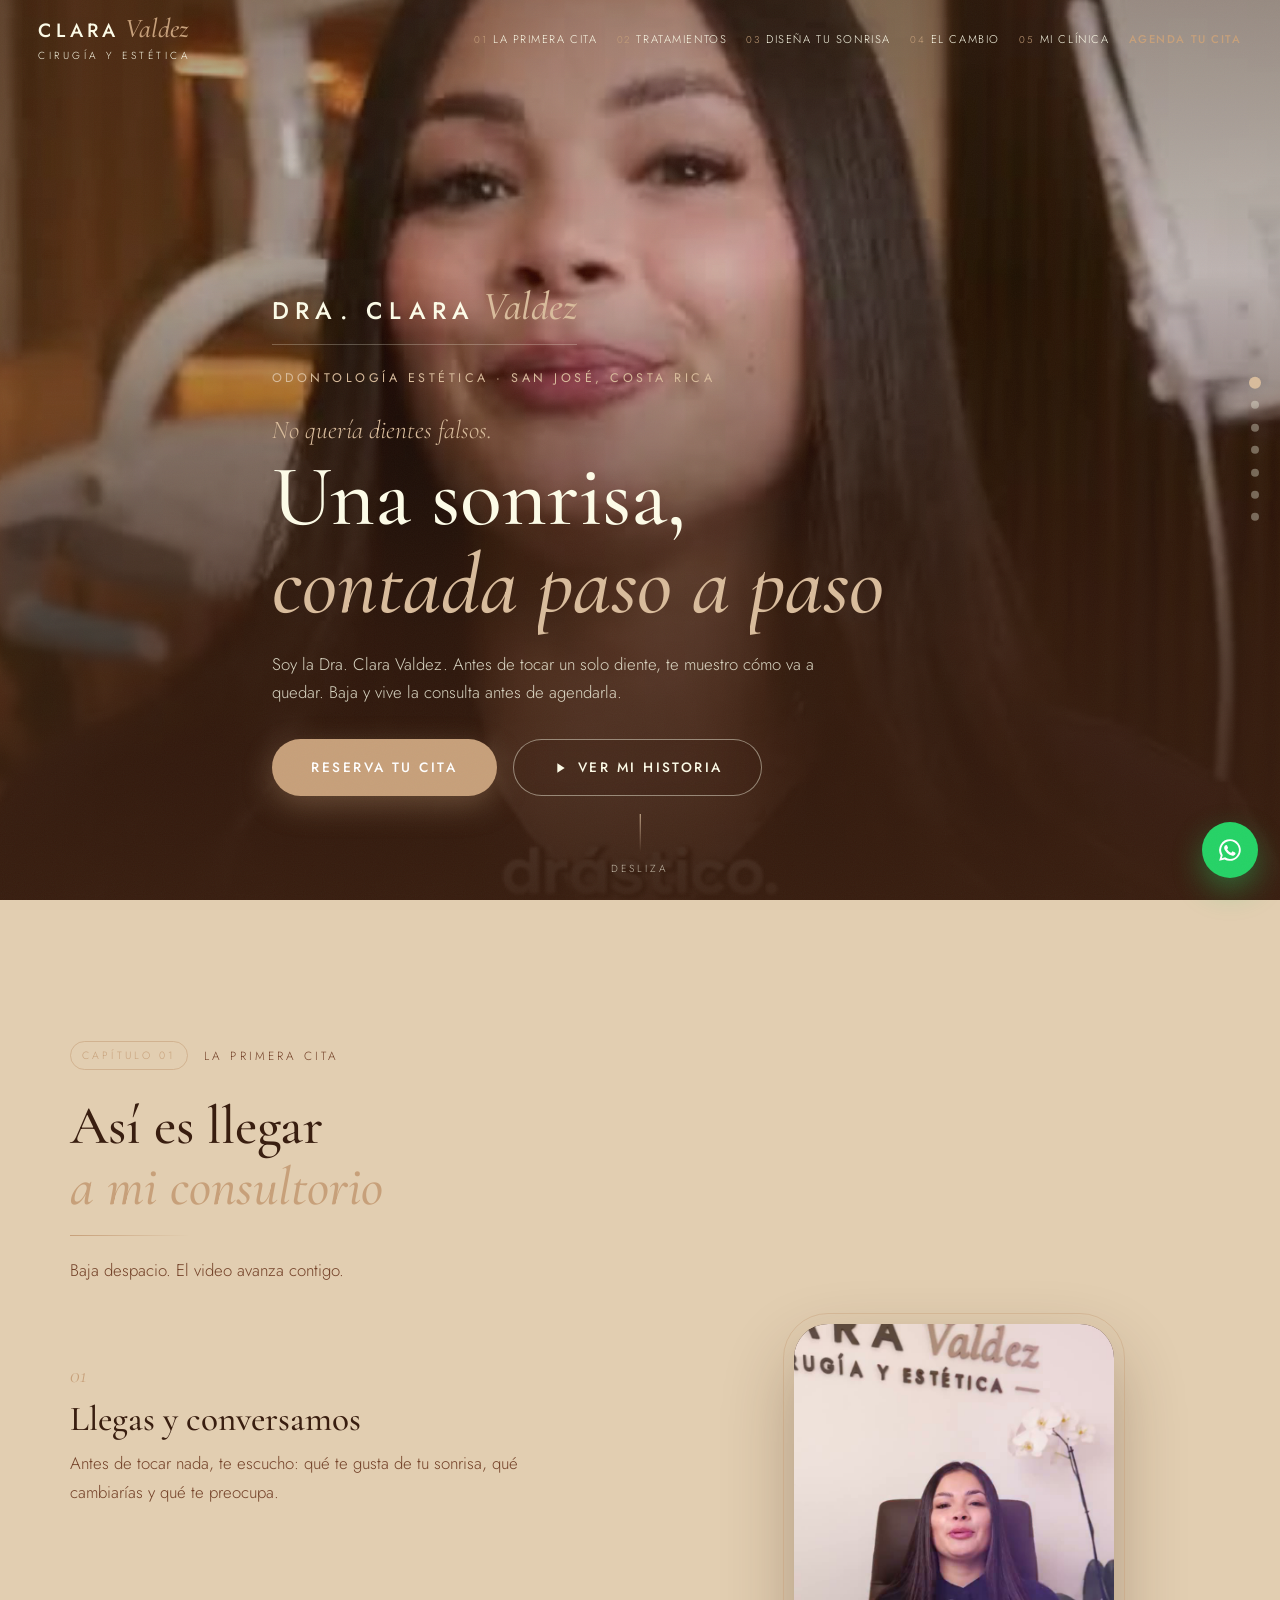
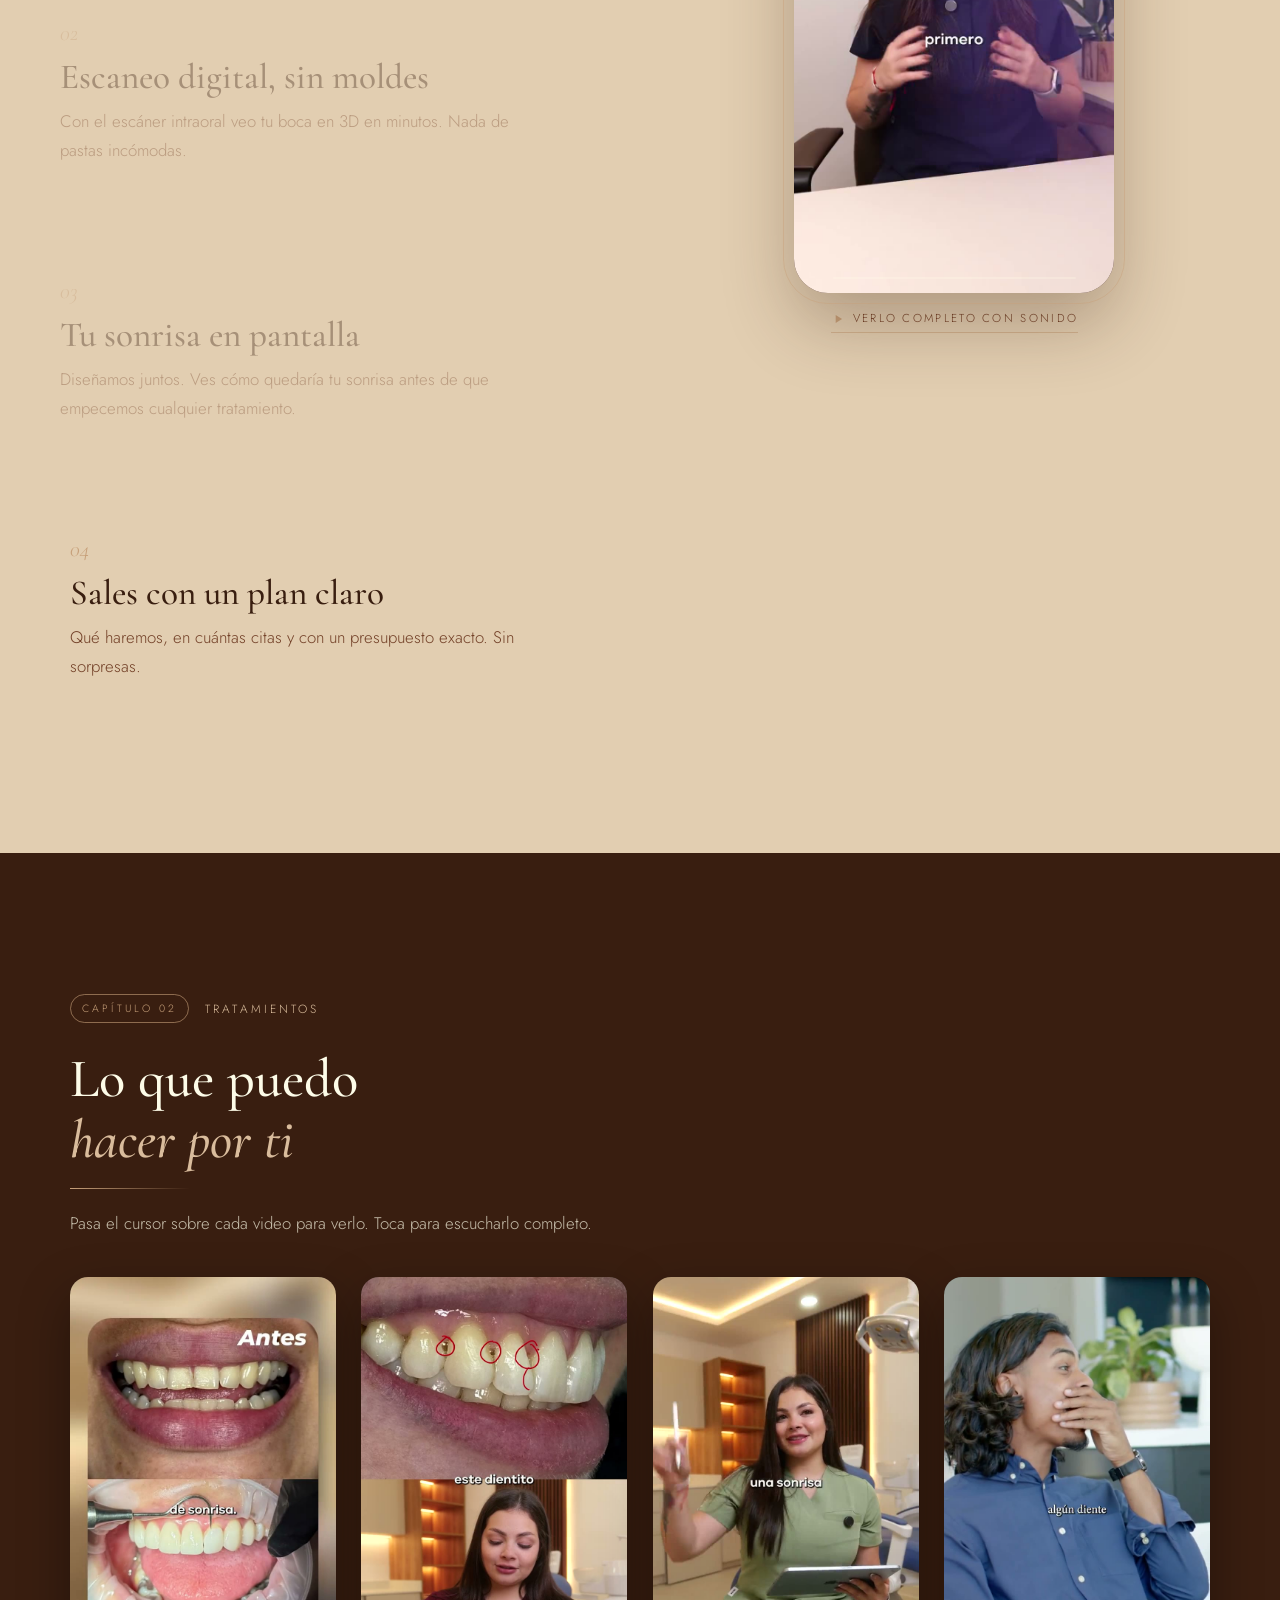
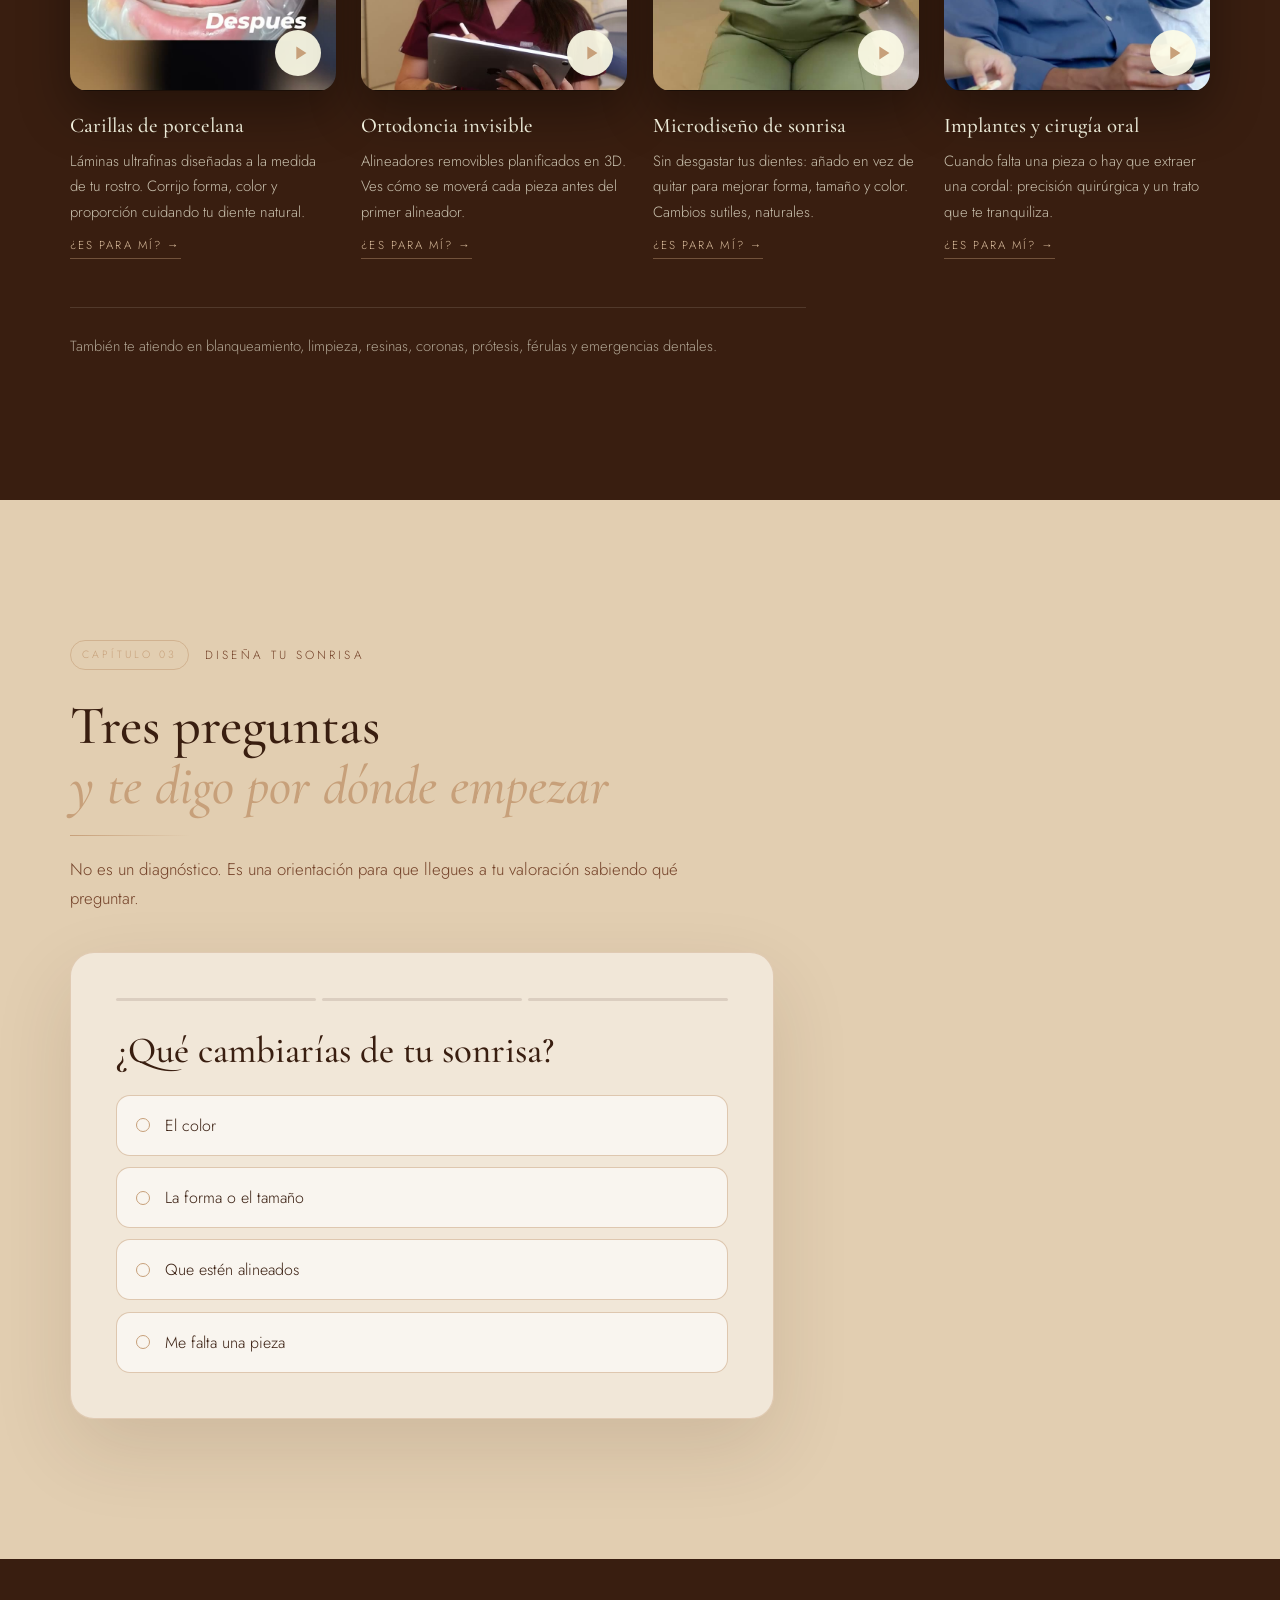
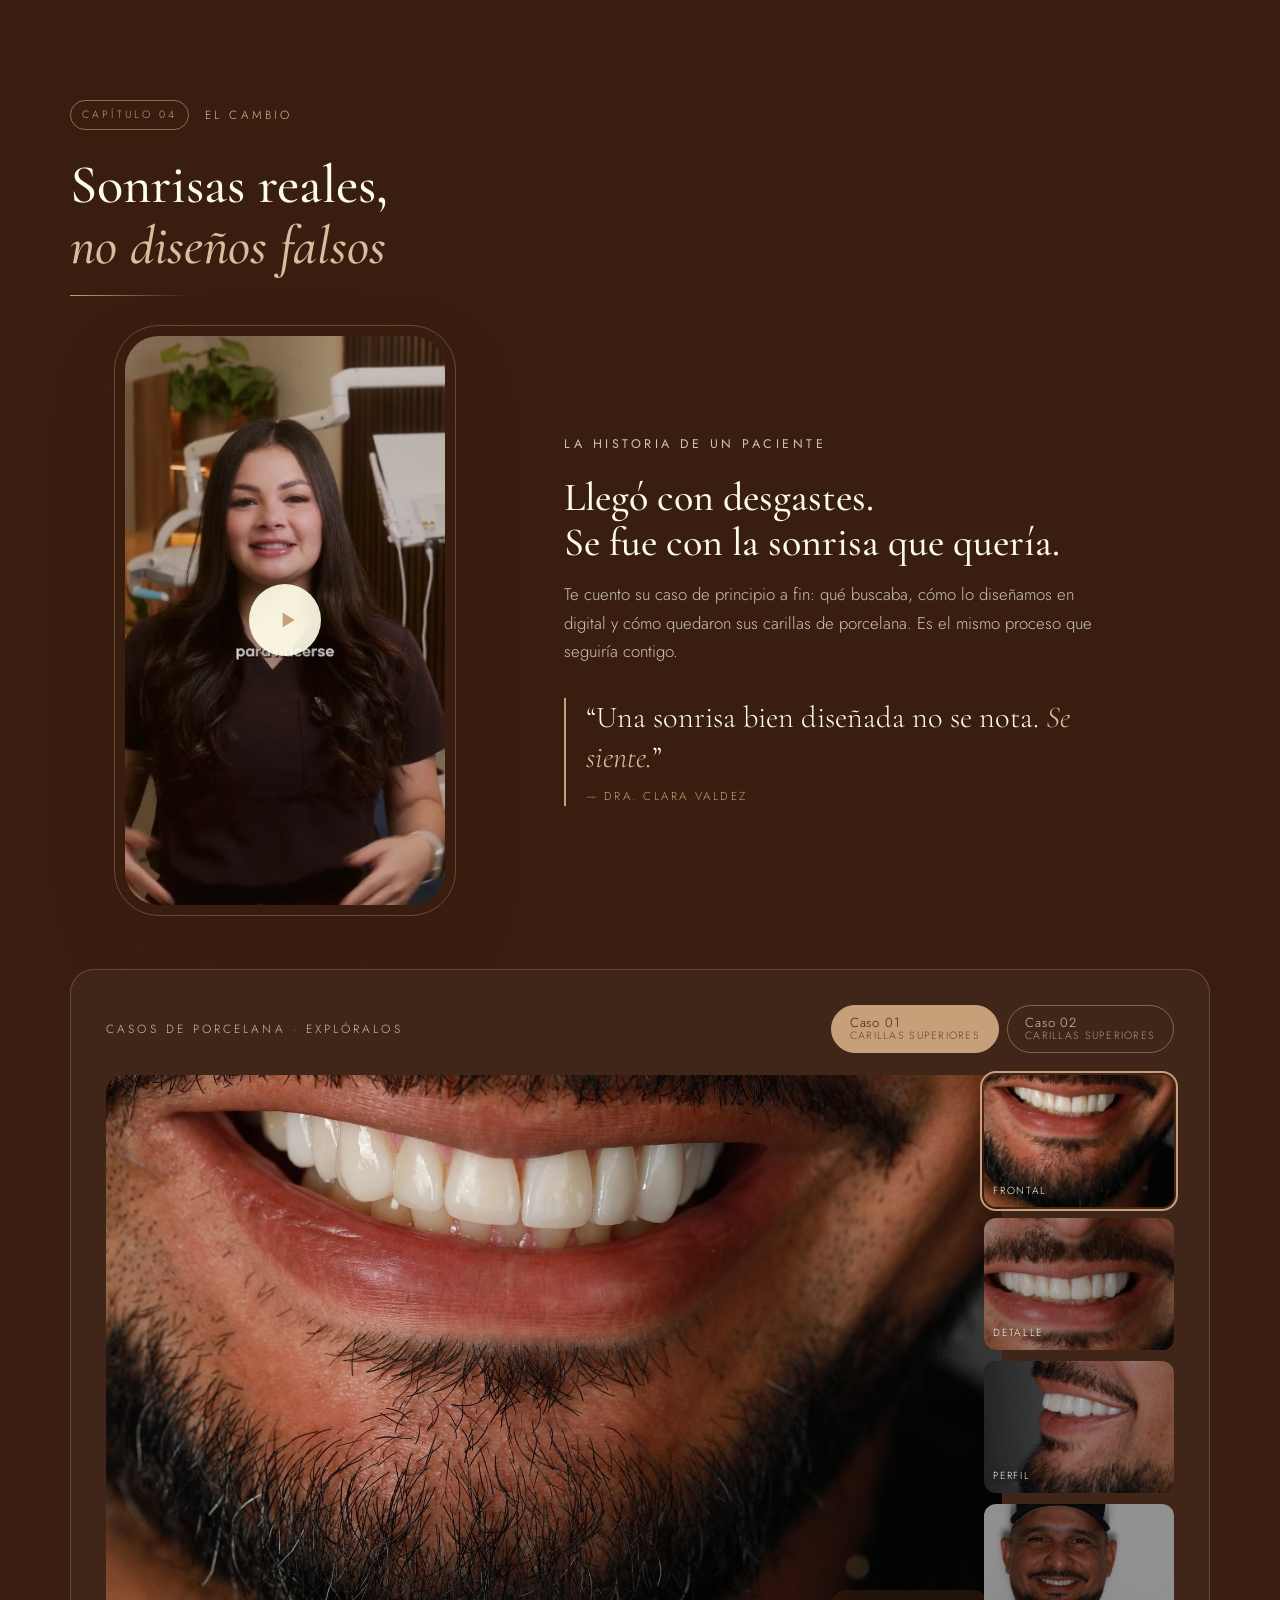
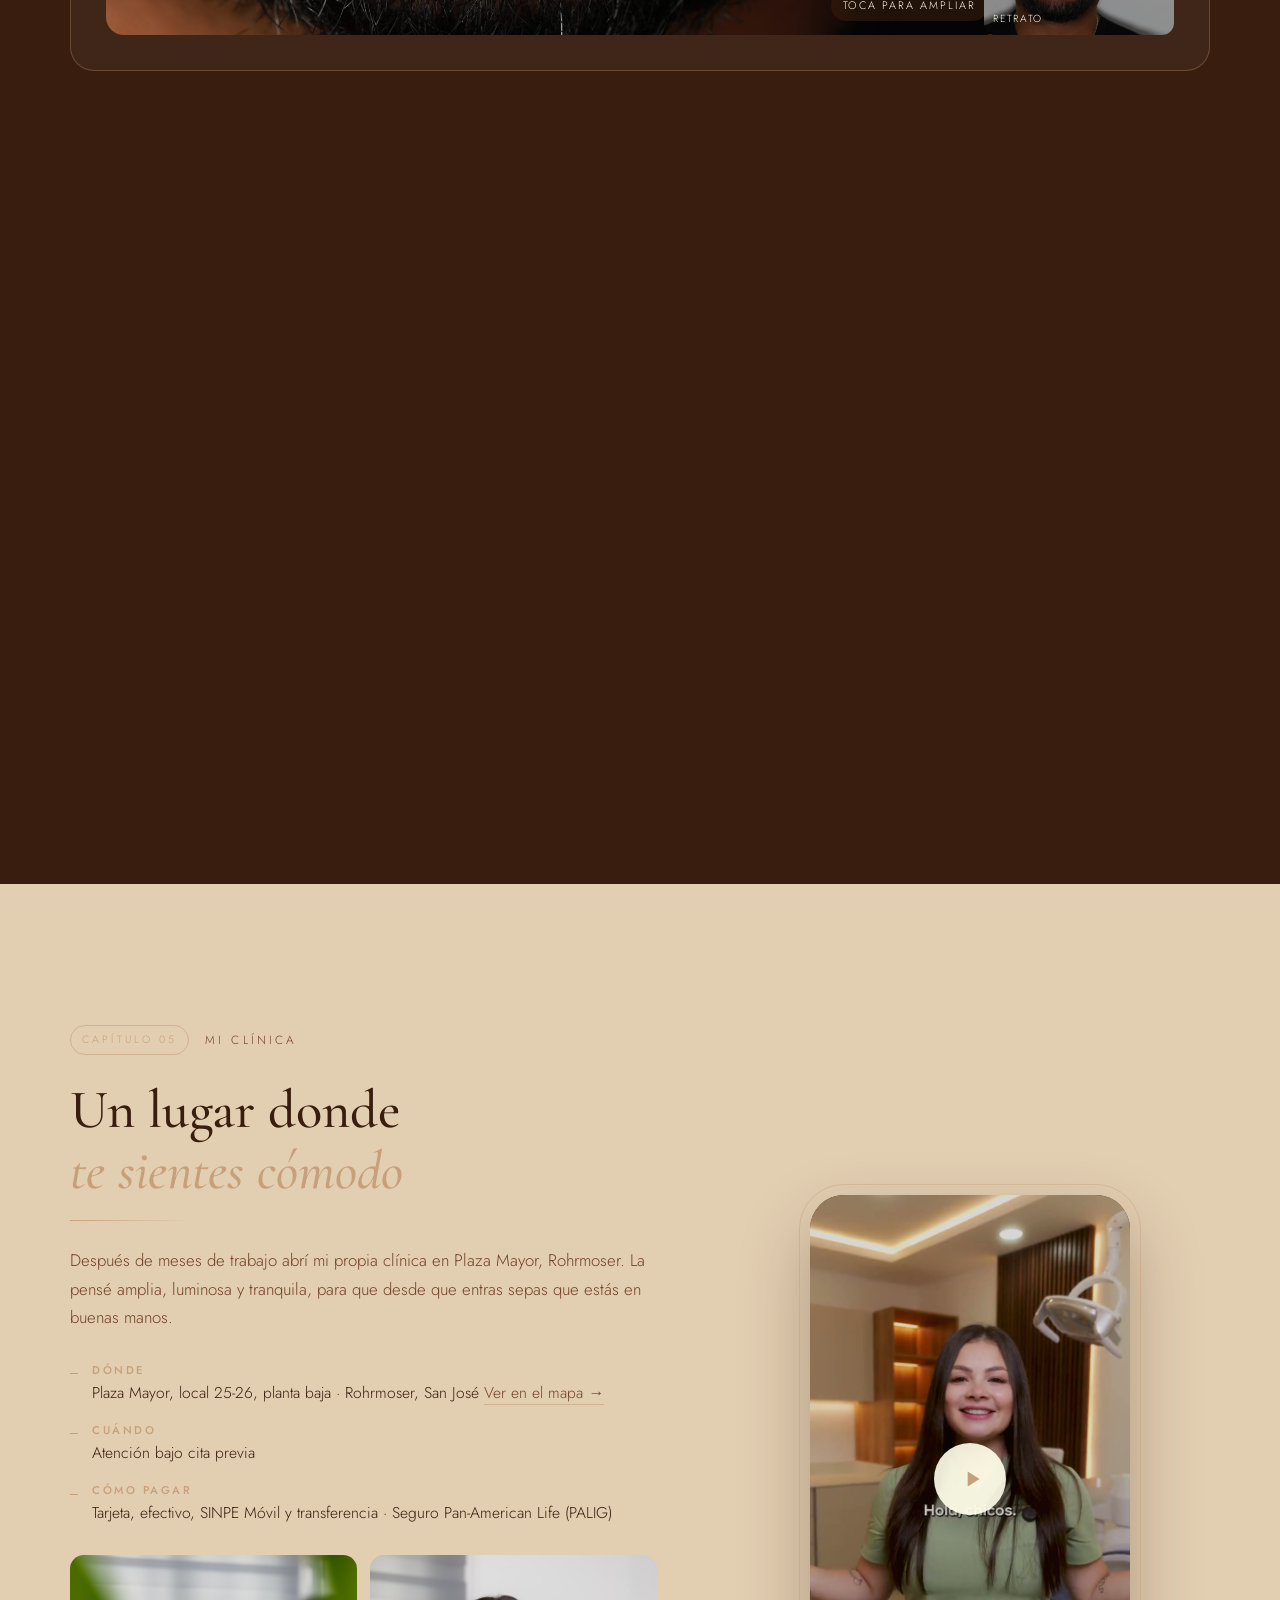
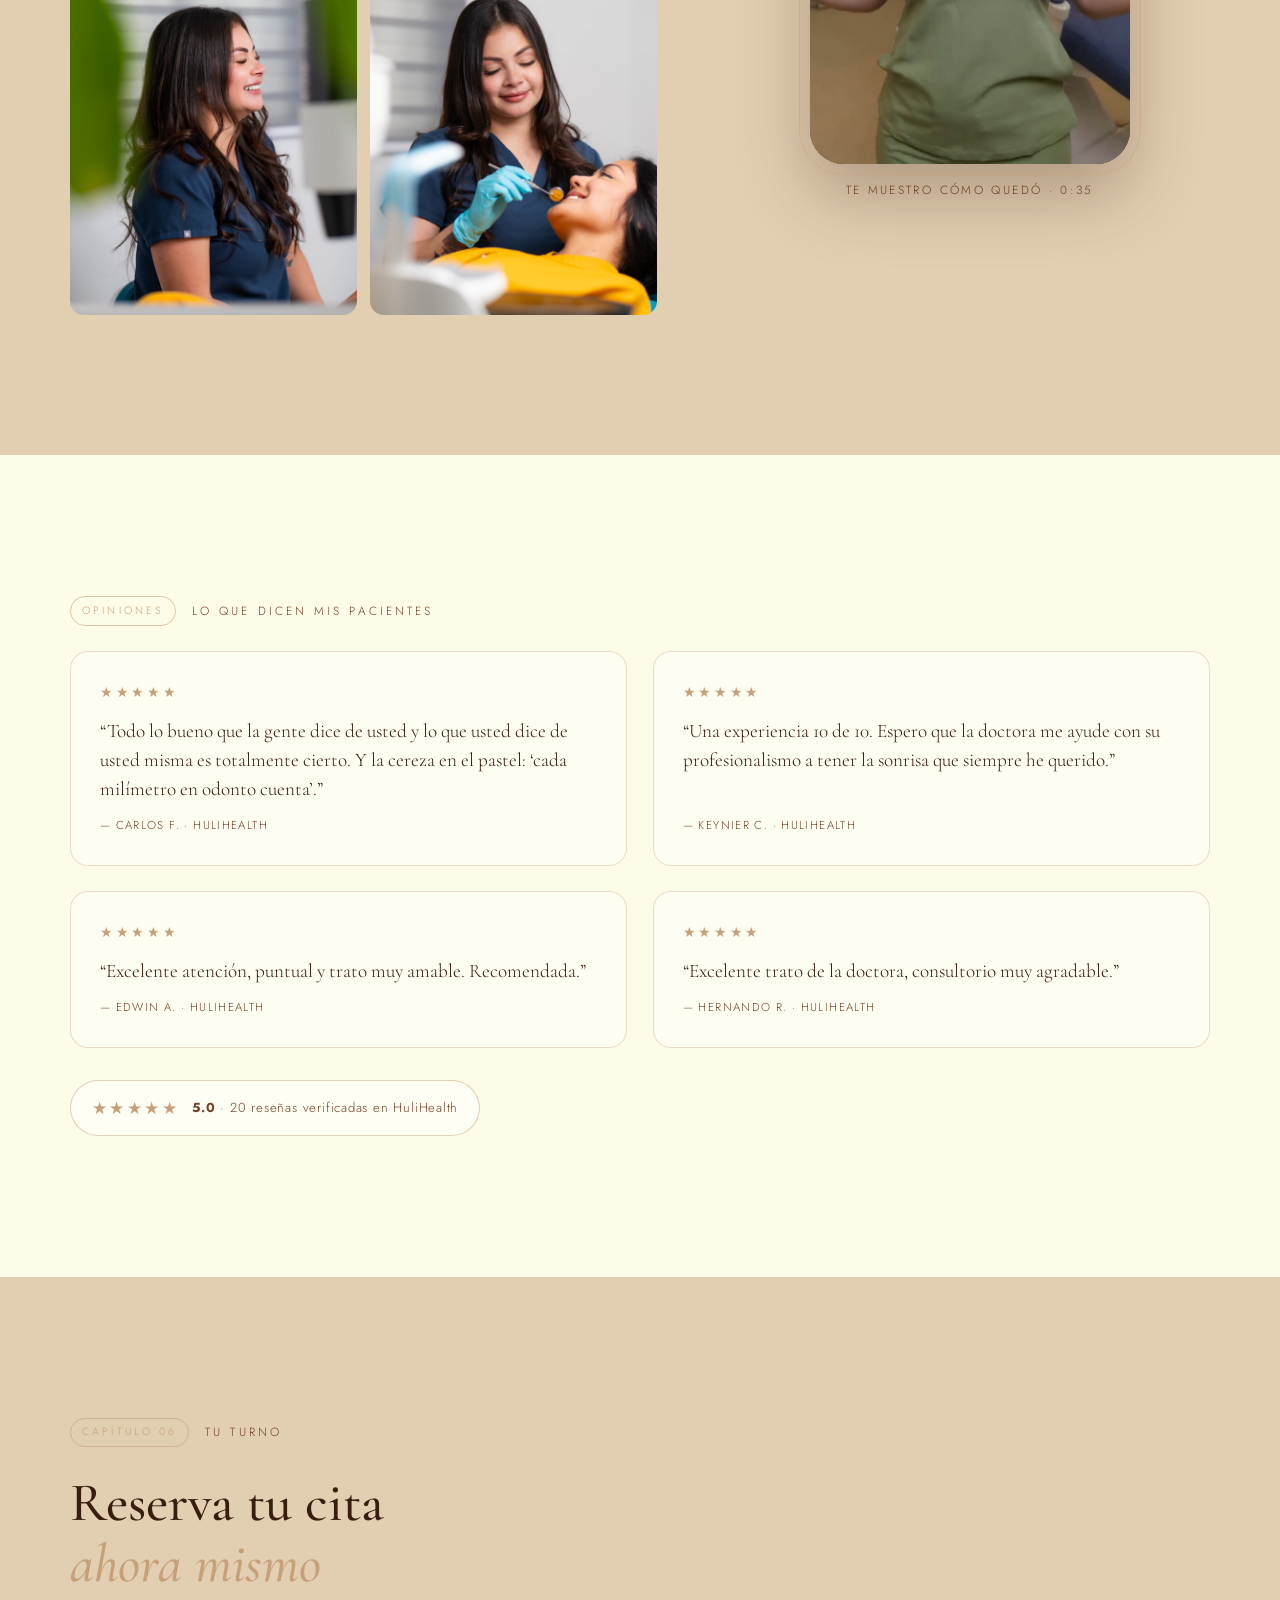
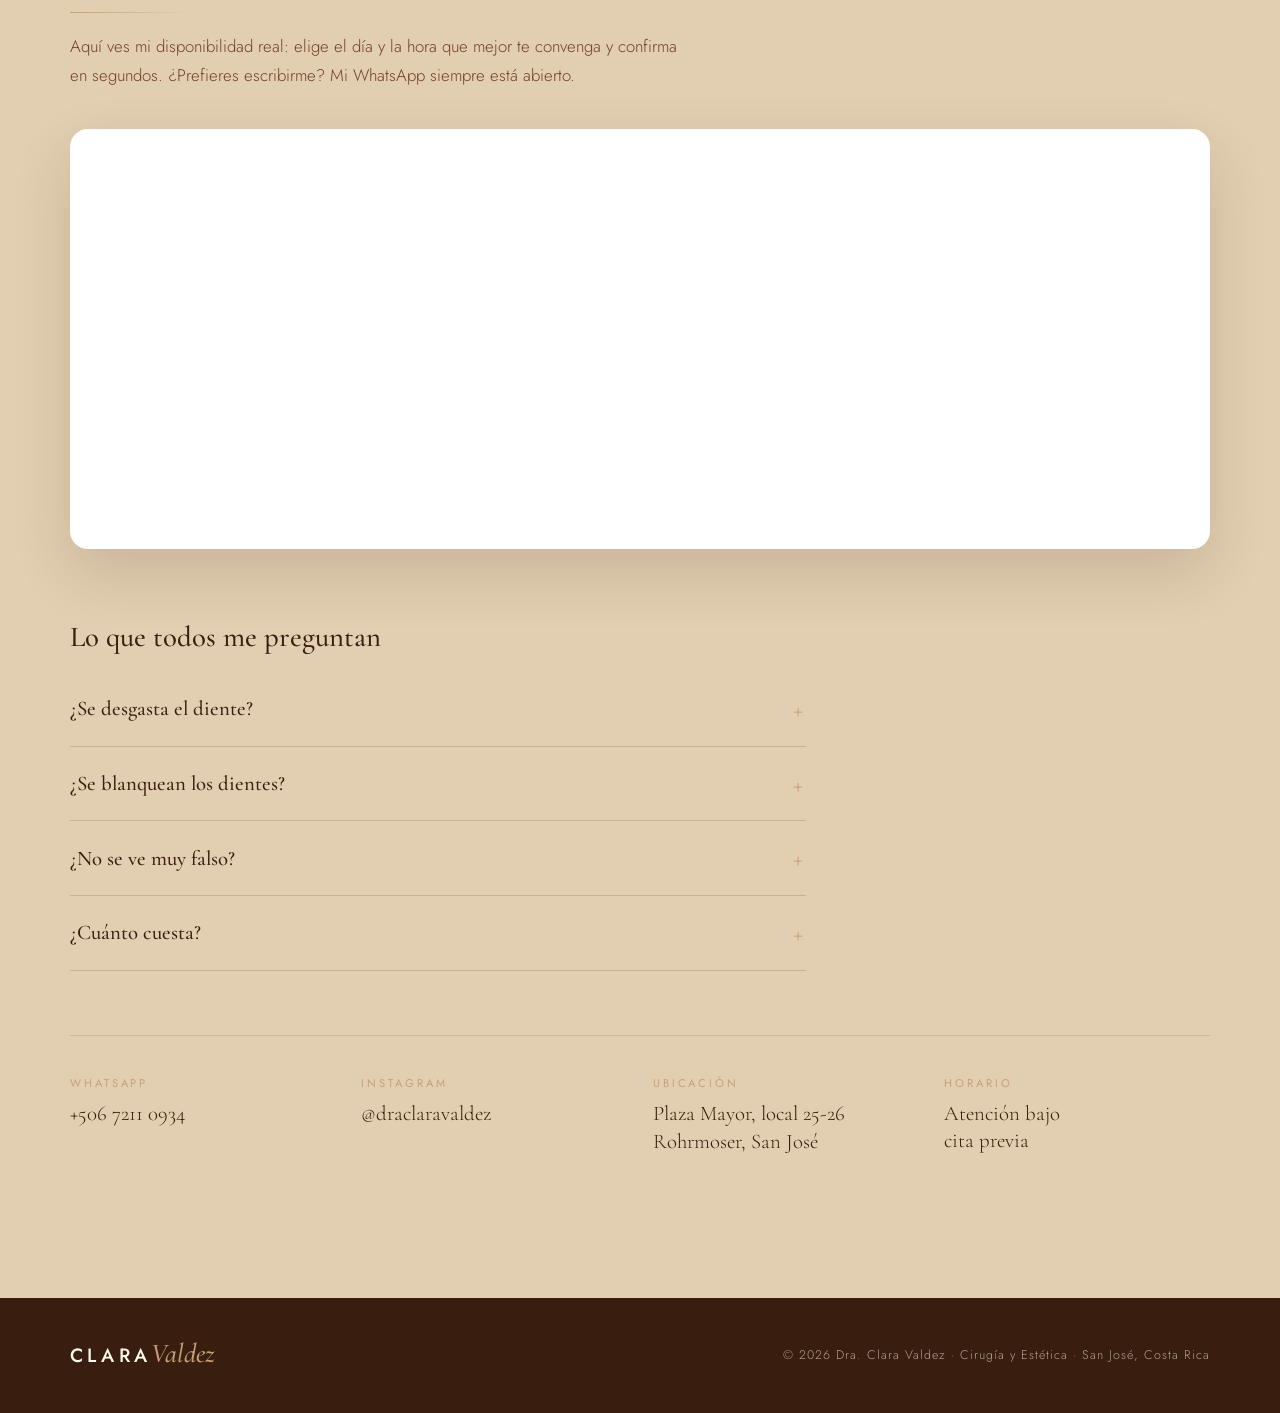
==== nueva.html @ 307b13d6 "Versión 3 (prototipo en nueva.html): sitio narrativo por capítulos con contenido de la clínica nueva" ====
<!DOCTYPE html>
<html lang="es">
<head>
  <meta charset="UTF-8">
  <meta name="viewport" content="width=device-width, initial-scale=1.0">
  <title>Dra. Clara Valdez — Una sonrisa, contada paso a paso | San José, Costa Rica</title>
  <meta name="description" content="Odontología estética en Plaza Mayor, Rohrmoser, San José. Carillas de porcelana, ortodoncia invisible, microdiseño de sonrisa e implantes. Vive la consulta antes de agendarla.">
  <meta name="robots" content="noindex">
  <meta property="og:title" content="Dra. Clara Valdez — Una sonrisa, contada paso a paso">
  <meta property="og:description" content="Carillas de porcelana, ortodoncia invisible, microdiseño de sonrisa e implantes en San José, Costa Rica.">
  <meta property="og:image" content="assets/img/hero-poster.jpg">
  <link rel="preconnect" href="https://fonts.googleapis.com">
  <link rel="preconnect" href="https://fonts.gstatic.com" crossorigin>
  <link href="https://fonts.googleapis.com/css2?family=Cormorant+Garamond:ital,wght@0,400;0,500;0,600;1,400;1,500&family=Jost:wght@300;400;500&display=swap" rel="stylesheet">
  <link rel="stylesheet" href="css/v3.css">
  <script type="application/ld+json">
  {
    "@context": "https://schema.org",
    "@type": "Dentist",
    "name": "Dra. Clara Valdez — Cirugía y Estética Dental",
    "url": "https://draclaravaldez.com",
    "image": "https://draclaravaldez.com/assets/img/hero-poster.jpg",
    "telephone": "+50672110934",
    "address": { "@type": "PostalAddress", "streetAddress": "Plaza Mayor, local 25-26, planta baja, Rohrmoser", "addressLocality": "San José", "addressRegion": "San José", "addressCountry": "CR" },
    "geo": { "@type": "GeoCoordinates", "latitude": 9.9451891, "longitude": -84.1174972 },
    "sameAs": ["https://instagram.com/draclaravaldez", "https://www.hulihealth.com/es/doctor/clara-valdez-gomez_234795"]
  }
  </script>
  <script type="text/javascript">var hh_widgets = ['Calendar'];(function(d, s, id) { var js, h = d.getElementsByTagName('head')[0]; if (d.getElementById(id)) return; js = d.createElement(s); js.id = id; js.src = "//widgets.hulilabs.com/js/widgets/loader.js"; h.appendChild(js);}(document, 'script', 'huli-loader'));</script>
</head>
<body>
  <div class="progress" id="progress" aria-hidden="true"></div>

  <!-- ============ PRELOADER ============ -->
  <div class="loader" id="loader" aria-hidden="true">
    <p class="loader__logo"><span class="logo__name">CLARA</span><span class="logo__script">Valdez</span></p>
  </div>

  <!-- ============ HEADER ============ -->
  <header class="header" id="header">
    <div class="header__inner">
      <a href="#inicio" class="header__logo">
        <span class="logo__name">CLARA</span><span class="logo__script">Valdez</span>
        <span class="logo__sub">Cirugía y Estética</span>
      </a>
      <nav class="nav" id="nav" aria-label="Capítulos">
        <a href="#primera-cita" class="nav__link"><i>01</i>La primera cita</a>
        <a href="#servicios" class="nav__link"><i>02</i>Tratamientos</a>
        <a href="#disena" class="nav__link"><i>03</i>Diseña tu sonrisa</a>
        <a href="#cambio" class="nav__link"><i>04</i>El cambio</a>
        <a href="#clinica" class="nav__link"><i>05</i>Mi clínica</a>
        <a href="#agenda" class="nav__link nav__link--cta">Agenda tu cita</a>
      </nav>
      <button class="nav-toggle" id="nav-toggle" aria-label="Abrir menú" aria-expanded="false" aria-controls="nav"><span></span><span></span><span></span></button>
    </div>
  </header>

  <!-- Indicador lateral de capítulos -->
  <ol class="dots" id="dots" aria-hidden="true">
    <li><a href="#inicio" data-dot="inicio"><span>Inicio</span></a></li>
    <li><a href="#primera-cita" data-dot="primera-cita"><span>01 · La primera cita</span></a></li>
    <li><a href="#servicios" data-dot="servicios"><span>02 · Tratamientos</span></a></li>
    <li><a href="#disena" data-dot="disena"><span>03 · Diseña tu sonrisa</span></a></li>
    <li><a href="#cambio" data-dot="cambio"><span>04 · El cambio</span></a></li>
    <li><a href="#clinica" data-dot="clinica"><span>05 · Mi clínica</span></a></li>
    <li><a href="#agenda" data-dot="agenda"><span>06 · Tu turno</span></a></li>
  </ol>

  <!-- ============ CAPÍTULO 0 · APERTURA ============ -->
  <section class="hero" id="inicio">
    <video class="hero__bg" autoplay muted loop playsinline poster="assets/img/poster-hero-bg.jpg" aria-hidden="true">
      <source src="assets/video/hero-bg.mp4" type="video/mp4">
    </video>
    <div class="hero__shade"></div>
    <div class="hero__content">
      <p class="hero__brand reveal"><span class="logo__name">DRA. CLARA</span><span class="logo__script">Valdez</span></p>
      <p class="eyebrow eyebrow--light reveal">Odontología estética · San José, Costa Rica</p>
      <div class="hero__lines" id="hero-lines" aria-live="polite">
        <p>Tenía desgastes.</p>
        <p>No quería dientes falsos.</p>
        <p>Hoy sonríe sin pensarlo.</p>
      </div>
      <h1 class="hero__title" data-split>Una sonrisa,<br><em>contada paso a paso</em></h1>
      <p class="hero__sub reveal">Soy la Dra. Clara Valdez. Antes de tocar un solo diente, te muestro cómo va a quedar. Baja y vive la consulta antes de agendarla.</p>
      <div class="hero__actions reveal">
        <a href="#agenda" class="btn btn--gold btn--lg magnetic">Reserva tu cita</a>
        <button class="btn btn--ghost btn--lg magnetic" data-video="assets/video/historia.mp4" data-video-title="Mi historia · 1:38">
          <svg viewBox="0 0 24 24" width="16" height="16" fill="currentColor" aria-hidden="true"><path d="M8 5v14l11-7z"/></svg>
          Ver mi historia
        </button>
      </div>
    </div>
    <a href="#primera-cita" class="hero__scroll" aria-label="Bajar al capítulo 1"><span></span>Desliza</a>
  </section>

  <!-- ============ CAPÍTULO 1 · LA PRIMERA CITA ============ -->
  <section class="chapter chapter--cream story" id="primera-cita">
    <div class="container">
      <p class="chapter__label reveal"><i>Capítulo 01</i>La primera cita</p>
      <h2 class="section__title reveal">Así es llegar<br><em>a mi consultorio</em></h2>
      <p class="chapter__intro reveal">Baja despacio. El video avanza contigo.</p>

      <div class="story__grid">
        <div class="story__steps" id="story-steps">
          <article class="story__step is-active" data-start="0" data-end="11">
            <span class="story__num">01</span>
            <h3>Llegas y conversamos</h3>
            <p>Antes de tocar nada, te escucho: qué te gusta de tu sonrisa, qué cambiarías y qué te preocupa.</p>
          </article>
          <article class="story__step" data-start="11" data-end="22">
            <span class="story__num">02</span>
            <h3>Escaneo digital, sin moldes</h3>
            <p>Con el escáner intraoral veo tu boca en 3D en minutos. Nada de pastas incómodas.</p>
          </article>
          <article class="story__step" data-start="22" data-end="33">
            <span class="story__num">03</span>
            <h3>Tu sonrisa en pantalla</h3>
            <p>Diseñamos juntos. Ves cómo quedaría tu sonrisa antes de que empecemos cualquier tratamiento.</p>
          </article>
          <article class="story__step" data-start="33" data-end="42">
            <span class="story__num">04</span>
            <h3>Sales con un plan claro</h3>
            <p>Qué haremos, en cuántas citas y con un presupuesto exacto. Sin sorpresas.</p>
          </article>
        </div>
        <figure class="story__media">
          <div class="phone">
            <video id="story-video" muted playsinline preload="metadata" poster="assets/img/poster-primera-cita.jpg">
              <source src="assets/video/primera-cita.mp4" type="video/mp4">
            </video>
            <div class="phone__bar"><i id="story-bar"></i></div>
          </div>
          <figcaption>
            <button class="link-play" data-video="assets/video/primera-cita.mp4" data-video-title="Qué hacemos en una cita · 0:42">
              <svg viewBox="0 0 24 24" width="14" height="14" fill="currentColor" aria-hidden="true"><path d="M8 5v14l11-7z"/></svg>
              Verlo completo con sonido
            </button>
          </figcaption>
        </figure>
      </div>
    </div>
  </section>

  <!-- ============ CAPÍTULO 2 · TRATAMIENTOS ============ -->
  <section class="chapter chapter--dark" id="servicios">
    <div class="container">
      <p class="chapter__label chapter__label--light reveal"><i>Capítulo 02</i>Tratamientos</p>
      <h2 class="section__title reveal">Lo que puedo<br><em>hacer por ti</em></h2>
      <p class="chapter__intro chapter__intro--light reveal">Pasa el cursor sobre cada video para verlo. Toca para escucharlo completo.</p>

      <div class="treat__grid">
        <article class="treat reveal" data-video="assets/video/porcelana.mp4" data-video-title="Carillas de porcelana · 1:18">
          <div class="treat__media">
            <video muted playsinline preload="none" loop poster="assets/img/poster-porcelana.jpg"><source src="assets/video/porcelana.mp4" type="video/mp4"></video>
            <span class="treat__play"><svg viewBox="0 0 24 24" width="22" height="22" fill="currentColor"><path d="M8 5v14l11-7z"/></svg></span>
          </div>
          <h3>Carillas de porcelana</h3>
          <p>Láminas ultrafinas diseñadas a la medida de tu rostro. Corrijo forma, color y proporción cuidando tu diente natural.</p>
          <a href="#disena" class="treat__link">¿Es para mí? →</a>
        </article>

        <article class="treat reveal" data-video="assets/video/ortodoncia-caso.mp4" data-video-title="Ortodoncia invisible · un caso real · 1:26">
          <div class="treat__media">
            <video muted playsinline preload="none" loop poster="assets/img/poster-ortodoncia-caso.jpg"><source src="assets/video/ortodoncia-caso.mp4" type="video/mp4"></video>
            <span class="treat__play"><svg viewBox="0 0 24 24" width="22" height="22" fill="currentColor"><path d="M8 5v14l11-7z"/></svg></span>
          </div>
          <h3>Ortodoncia invisible</h3>
          <p>Alineadores removibles planificados en 3D. Ves cómo se moverá cada pieza antes del primer alineador.</p>
          <a href="#disena" class="treat__link">¿Es para mí? →</a>
        </article>

        <article class="treat reveal" data-video="assets/video/caso-diseno.mp4" data-video-title="Microdiseño de sonrisa · caso real · 1:48">
          <div class="treat__media">
            <video muted playsinline preload="none" loop poster="assets/img/poster-caso-diseno.jpg"><source src="assets/video/caso-diseno.mp4" type="video/mp4"></video>
            <span class="treat__play"><svg viewBox="0 0 24 24" width="22" height="22" fill="currentColor"><path d="M8 5v14l11-7z"/></svg></span>
          </div>
          <h3>Microdiseño de sonrisa</h3>
          <p>Sin desgastar tus dientes: añado en vez de quitar para mejorar forma, tamaño y color. Cambios sutiles, naturales.</p>
          <a href="#disena" class="treat__link">¿Es para mí? →</a>
        </article>

        <article class="treat reveal" data-video="assets/video/implantes.mp4" data-video-title="Implantes dentales · 0:33">
          <div class="treat__media">
            <video muted playsinline preload="none" loop poster="assets/img/poster-implantes.jpg"><source src="assets/video/implantes.mp4" type="video/mp4"></video>
            <span class="treat__play"><svg viewBox="0 0 24 24" width="22" height="22" fill="currentColor"><path d="M8 5v14l11-7z"/></svg></span>
          </div>
          <h3>Implantes y cirugía oral</h3>
          <p>Cuando falta una pieza o hay que extraer una cordal: precisión quirúrgica y un trato que te tranquiliza.</p>
          <a href="#disena" class="treat__link">¿Es para mí? →</a>
        </article>
      </div>

      <p class="treat__more reveal">También te atiendo en blanqueamiento, limpieza, resinas, coronas, prótesis, férulas y emergencias dentales.</p>
    </div>
  </section>

  <!-- ============ CAPÍTULO 3 · DISEÑA TU SONRISA ============ -->
  <section class="chapter chapter--cream" id="disena">
    <div class="container">
      <p class="chapter__label reveal"><i>Capítulo 03</i>Diseña tu sonrisa</p>
      <h2 class="section__title reveal">Tres preguntas<br><em>y te digo por dónde empezar</em></h2>
      <p class="chapter__intro reveal">No es un diagnóstico. Es una orientación para que llegues a tu valoración sabiendo qué preguntar.</p>

      <div class="quiz reveal" id="quiz">
        <div class="quiz__progress"><i></i><i></i><i></i></div>

        <div class="quiz__q is-active" data-q="1">
          <h3>¿Qué cambiarías de tu sonrisa?</h3>
          <div class="quiz__opts">
            <button data-v="color">El color</button>
            <button data-v="forma">La forma o el tamaño</button>
            <button data-v="alineacion">Que estén alineados</button>
            <button data-v="piezas">Me falta una pieza</button>
          </div>
        </div>

        <div class="quiz__q" data-q="2">
          <h3>¿Qué te importa más?</h3>
          <div class="quiz__opts">
            <button data-v="natural">Que se vea natural</button>
            <button data-v="duradero">Que dure muchos años</button>
            <button data-v="conservador">Que no toquen mis dientes</button>
            <button data-v="rapido">Que sea rápido</button>
          </div>
        </div>

        <div class="quiz__q" data-q="3">
          <h3>¿Cuándo te gustaría empezar?</h3>
          <div class="quiz__opts">
            <button data-v="ya">Lo antes posible</button>
            <button data-v="meses">En los próximos meses</button>
            <button data-v="info">Primero quiero informarme</button>
          </div>
        </div>

        <div class="quiz__result" id="quiz-result" hidden>
          <p class="eyebrow">Por dónde empezar</p>
          <h3 id="qr-title"></h3>
          <p id="qr-text"></p>
          <div class="quiz__result-media"><img id="qr-img" src="" alt=""></div>
          <div class="quiz__result-actions">
            <a href="#agenda" class="btn btn--gold btn--lg magnetic">Agendar mi valoración</a>
            <a id="qr-wa" href="#" target="_blank" rel="noopener" class="btn btn--outline btn--lg">Preguntarle a la doctora</a>
          </div>
          <button class="quiz__restart" id="quiz-restart">Volver a empezar</button>
        </div>
      </div>
    </div>
  </section>

  <!-- ============ CAPÍTULO 4 · EL CAMBIO ============ -->
  <section class="chapter chapter--dark" id="cambio">
    <div class="container">
      <p class="chapter__label chapter__label--light reveal"><i>Capítulo 04</i>El cambio</p>
      <h2 class="section__title reveal">Sonrisas reales,<br><em>no diseños falsos</em></h2>

      <div class="patient">
        <figure class="patient__media reveal">
          <div class="phone phone--dark">
            <video playsinline preload="none" poster="assets/img/poster-porcelana-paciente.jpg"><source src="assets/video/porcelana-paciente.mp4" type="video/mp4"></video>
            <button class="video-play" data-video="assets/video/porcelana-paciente.mp4" data-video-title="Un paciente de porcelana · 0:35" aria-label="Reproducir: la historia de un paciente de porcelana"><span class="video-play__circle"><svg viewBox="0 0 24 24" width="26" height="26" fill="currentColor"><path d="M8 5v14l11-7z"/></svg></span></button>
          </div>
        </figure>
        <div class="patient__copy">
          <p class="eyebrow eyebrow--gold reveal">La historia de un paciente</p>
          <h3 class="reveal">Llegó con desgastes.<br>Se fue con la sonrisa que quería.</h3>
          <p class="reveal">Te cuento su caso de principio a fin: qué buscaba, cómo lo diseñamos en digital y cómo quedaron sus carillas de porcelana. Es el mismo proceso que seguiría contigo.</p>
          <blockquote class="reveal">
            <p>“Una sonrisa bien diseñada no se nota. <em>Se siente.</em>”</p>
            <cite>— Dra. Clara Valdez</cite>
          </blockquote>
        </div>
      </div>

      <div class="viewer reveal" id="viewer">
        <div class="viewer__top">
          <p class="viewer__eyebrow">Casos de porcelana · explóralos</p>
          <div class="viewer__tabs" role="tablist" aria-label="Casos de carillas de porcelana">
            <button class="viewer__tab is-active" role="tab" aria-selected="true" data-case="f">Caso 01 <small>Carillas superiores</small></button>
            <button class="viewer__tab" role="tab" aria-selected="false" data-case="m">Caso 02 <small>Carillas superiores</small></button>
          </div>
        </div>
        <div class="viewer__stage">
          <figure class="viewer__main">
            <img id="viewer-img" src="assets/img/porcelana-f-frontal.jpg" alt="Caso 01 de carillas de porcelana — sonrisa de frente" data-lightbox>
            <span class="viewer__hint">Toca para ampliar</span>
          </figure>
          <div class="viewer__thumbs" id="viewer-thumbs" role="list"></div>
        </div>
      </div>

      <p class="bna__hint reveal">Desliza el círculo dorado para ver el antes y el después.</p>
      <div class="bna__grid">
        <figure class="bna__card reveal">
          <div class="compare" style="--ar: 9 / 8">
            <img class="compare__img compare__img--after" src="assets/img/bna-porcelana-despues.jpg" alt="Después — carillas de porcelana" loading="lazy">
            <img class="compare__img compare__img--before" src="assets/img/bna-porcelana-antes.jpg" alt="Antes — carillas de porcelana" loading="lazy">
            <span class="compare__label compare__label--before" aria-hidden="true">Antes</span>
            <span class="compare__label compare__label--after" aria-hidden="true">Después</span>
            <span class="compare__handle" aria-hidden="true"><i></i></span>
            <input type="range" class="compare__range" min="0" max="100" value="50" aria-label="Desliza para comparar antes y después — carillas de porcelana">
          </div>
          <blockquote class="bna__quote">
            <p>“Excelente servicio, la Dra. Clara es un amor y no duele nada. La súper recomiendo.”</p>
            <cite>— Ivonne R. · Reseña verificada en HuliHealth</cite>
          </blockquote>
        </figure>
        <figure class="bna__card reveal">
          <div class="compare" style="--ar: 2 / 1">
            <img class="compare__img compare__img--after" src="assets/img/bna-rejuvenecimiento-despues.jpg" alt="Después — rejuvenecimiento de sonrisa" loading="lazy">
            <img class="compare__img compare__img--before" src="assets/img/bna-rejuvenecimiento-antes.jpg" alt="Antes — rejuvenecimiento de sonrisa" loading="lazy">
            <span class="compare__label compare__label--before" aria-hidden="true">Antes</span>
            <span class="compare__label compare__label--after" aria-hidden="true">Después</span>
            <span class="compare__handle" aria-hidden="true"><i></i></span>
            <input type="range" class="compare__range" min="0" max="100" value="50" aria-label="Desliza para comparar antes y después — rejuvenecimiento de sonrisa">
          </div>
          <blockquote class="bna__quote">
            <p>“Una doctora responsable, con conocimiento de lo que hace, delicada y amable. La recomiendo 100%.”</p>
            <cite>— Maryory G. · Reseña verificada en HuliHealth</cite>
          </blockquote>
        </figure>
      </div>
    </div>
  </section>

  <!-- ============ CAPÍTULO 5 · MI CLÍNICA ============ -->
  <section class="chapter chapter--cream" id="clinica">
    <div class="container">
      <p class="chapter__label reveal"><i>Capítulo 05</i>Mi clínica</p>
      <div class="clinic__grid">
        <div class="clinic__copy">
          <h2 class="section__title reveal">Un lugar donde<br><em>te sientes cómodo</em></h2>
          <p class="reveal">Después de meses de trabajo abrí mi propia clínica en Plaza Mayor, Rohrmoser. La pensé amplia, luminosa y tranquila, para que desde que entras sepas que estás en buenas manos.</p>
          <ul class="clinic__facts reveal">
            <li><b>Dónde</b> Plaza Mayor, local 25-26, planta baja · Rohrmoser, San José <a href="https://www.google.com/maps/search/?api=1&query=9.9451891,-84.1174972" target="_blank" rel="noopener">Ver en el mapa →</a></li>
            <li><b>Cuándo</b> Atención bajo cita previa</li>
            <li><b>Cómo pagar</b> Tarjeta, efectivo, SINPE Móvil y transferencia · Seguro Pan-American Life (PALIG)</li>
          </ul>
          <div class="clinic__photos reveal">
            <img src="assets/img/clara-consultorio-1.jpg" alt="La Dra. Clara Valdez en su consultorio" loading="lazy" data-lightbox>
            <img src="assets/img/clara-consultorio-2.jpg" alt="La Dra. Clara Valdez atendiendo a una paciente" loading="lazy" data-lightbox>
          </div>
        </div>
        <figure class="clinic__media reveal">
          <div class="phone">
            <video playsinline preload="none" poster="assets/img/poster-clinica.jpg"><source src="assets/video/clinica-nueva.mp4" type="video/mp4"></video>
            <button class="video-play" data-video="assets/video/clinica-nueva.mp4" data-video-title="Recorrido por la clínica · 0:35" aria-label="Reproducir: recorrido por la clínica"><span class="video-play__circle"><svg viewBox="0 0 24 24" width="26" height="26" fill="currentColor"><path d="M8 5v14l11-7z"/></svg></span></button>
          </div>
          <figcaption>Te muestro cómo quedó · 0:35</figcaption>
        </figure>
      </div>
    </div>
  </section>

  <!-- ============ OPINIONES ============ -->
  <section class="chapter chapter--light" id="opiniones">
    <div class="container">
      <p class="chapter__label reveal"><i>Opiniones</i>Lo que dicen mis pacientes</p>
      <div class="testimonials__grid">
        <blockquote class="testimonial reveal"><span class="testimonial__stars" aria-hidden="true">★★★★★</span><p>“Todo lo bueno que la gente dice de usted y lo que usted dice de usted misma es totalmente cierto. Y la cereza en el pastel: ‘cada milímetro en odonto cuenta’.”</p><cite>— Carlos F. · HuliHealth</cite></blockquote>
        <blockquote class="testimonial reveal"><span class="testimonial__stars" aria-hidden="true">★★★★★</span><p>“Una experiencia 10 de 10. Espero que la doctora me ayude con su profesionalismo a tener la sonrisa que siempre he querido.”</p><cite>— Keynier C. · HuliHealth</cite></blockquote>
        <blockquote class="testimonial reveal"><span class="testimonial__stars" aria-hidden="true">★★★★★</span><p>“Excelente atención, puntual y trato muy amable. Recomendada.”</p><cite>— Edwin A. · HuliHealth</cite></blockquote>
        <blockquote class="testimonial reveal"><span class="testimonial__stars" aria-hidden="true">★★★★★</span><p>“Excelente trato de la doctora, consultorio muy agradable.”</p><cite>— Hernando R. · HuliHealth</cite></blockquote>
      </div>
      <a href="https://www.hulihealth.com/es/doctor/clara-valdez-gomez_234795" target="_blank" rel="noopener" class="review-badge reveal">
        <span class="review-badge__stars" aria-hidden="true">★★★★★</span>
        <span class="review-badge__text"><strong>5.0</strong> · 20 reseñas verificadas en HuliHealth</span>
      </a>
    </div>
  </section>

  <!-- ============ CAPÍTULO 6 · TU TURNO ============ -->
  <section class="chapter chapter--cream" id="agenda">
    <div class="container">
      <p class="chapter__label reveal"><i>Capítulo 06</i>Tu turno</p>
      <h2 class="section__title reveal">Reserva tu cita<br><em>ahora mismo</em></h2>
      <p class="chapter__intro reveal">Aquí ves mi disponibilidad real: elige el día y la hora que mejor te convenga y confirma en segundos. ¿Prefieres escribirme? Mi WhatsApp siempre está abierto.</p>
      <div class="booking__widget reveal">
        <div class="huli-cw" data-doctor="94120" data-clinic="49552" data-lang="es"></div>
      </div>

      <div class="faq">
        <h3 class="faq__title reveal">Lo que todos me preguntan</h3>
        <details class="faq__item reveal"><summary>¿Se desgasta el diente?</summary><div class="faq__answer"><p>No, no hacemos ningún tipo de desgaste. Sobre tu diente natural nosotros <strong>añadimos en vez de quitar</strong>, para mejorar la forma, el tamaño y el color.</p></div></details>
        <details class="faq__item reveal"><summary>¿Se blanquean los dientes?</summary><div class="faq__answer"><p>Sí. El primer paso de un microdiseño es un blanqueamiento para mejorar el tono natural de tus dientes. En base a ese resultado elegimos la resina que vamos a colocar, para que siempre se proyecte un color blanco pero natural.</p></div></details>
        <details class="faq__item reveal"><summary>¿No se ve muy falso?</summary><div class="faq__answer"><p>No. Nos enfocamos en hacer <strong>cambios sutiles</strong>, para que tu sonrisa se vea mucho más armoniosa y bonita, pero natural.</p></div></details>
        <details class="faq__item reveal"><summary>¿Cuánto cuesta?</summary><div class="faq__answer"><p>El precio varía según cuántas piezas vamos a trabajar y cuántas se muestran en tu sonrisa. Por eso lo mejor es que asistas a una valoración inicial: ahí te hago tu diseño digital y puedo darte un presupuesto exacto.</p></div></details>
      </div>

      <div class="contact__grid">
        <div class="reveal"><h3 class="contact__label">WhatsApp</h3><a href="https://wa.me/50672110934" target="_blank" rel="noopener" class="contact__value">+506 7211 0934</a></div>
        <div class="reveal"><h3 class="contact__label">Instagram</h3><a href="https://instagram.com/draclaravaldez" target="_blank" rel="noopener" class="contact__value">@draclaravaldez</a></div>
        <div class="reveal"><h3 class="contact__label">Ubicación</h3><a href="https://www.google.com/maps/search/?api=1&query=9.9451891,-84.1174972" target="_blank" rel="noopener" class="contact__value">Plaza Mayor, local 25-26<br>Rohrmoser, San José</a></div>
        <div class="reveal"><h3 class="contact__label">Horario</h3><p class="contact__value">Atención bajo<br>cita previa</p></div>
      </div>
    </div>
  </section>

  <footer class="footer">
    <div class="container footer__inner">
      <p class="footer__logo"><span class="logo__name">CLARA</span><span class="logo__script">Valdez</span></p>
      <p class="footer__copy">© 2026 Dra. Clara Valdez · Cirugía y Estética · San José, Costa Rica</p>
    </div>
  </footer>

  <!-- Barra fija en celular -->
  <div class="mbar" id="mbar">
    <a href="#agenda" class="btn btn--gold">Reservar cita</a>
    <a href="https://wa.me/50672110934?text=Hola%20Dra.%20Clara%2C%20quiero%20reservar%20una%20cita" target="_blank" rel="noopener" class="mbar__wa" aria-label="WhatsApp">
      <svg viewBox="0 0 24 24" width="24" height="24" fill="currentColor" aria-hidden="true"><path d="M12 2a10 10 0 0 0-8.6 15.1L2 22l5-1.3A10 10 0 1 0 12 2Zm0 18.2a8.2 8.2 0 0 1-4.2-1.2l-.3-.2-3 .8.8-2.9-.2-.3A8.2 8.2 0 1 1 12 20.2Zm4.5-6.1c-.2-.1-1.5-.7-1.7-.8-.2-.1-.4-.1-.6.1-.2.2-.6.8-.8 1-.1.2-.3.2-.5.1a6.7 6.7 0 0 1-3.4-3c-.3-.4 0-.5.2-.7l.4-.5c.1-.2.1-.3 0-.5l-.8-1.9c-.2-.5-.4-.4-.6-.4h-.5c-.2 0-.5.1-.7.3-.2.3-.9.9-.9 2.2s.9 2.5 1.1 2.7c.1.2 1.8 2.8 4.4 3.9.6.3 1.1.4 1.5.5.6.2 1.2.2 1.6.1.5-.1 1.5-.6 1.7-1.2.2-.6.2-1.1.1-1.2l-.5-.5Z"/></svg>
    </a>
  </div>

  <!-- WhatsApp flotante (escritorio) -->
  <a href="https://wa.me/50672110934?text=Hola%20Dra.%20Clara%2C%20quiero%20reservar%20una%20cita" target="_blank" rel="noopener" class="whatsapp-float" aria-label="Escribir por WhatsApp">
    <svg viewBox="0 0 24 24" width="26" height="26" fill="currentColor" aria-hidden="true"><path d="M12 2a10 10 0 0 0-8.6 15.1L2 22l5-1.3A10 10 0 1 0 12 2Zm0 18.2a8.2 8.2 0 0 1-4.2-1.2l-.3-.2-3 .8.8-2.9-.2-.3A8.2 8.2 0 1 1 12 20.2Zm4.5-6.1c-.2-.1-1.5-.7-1.7-.8-.2-.1-.4-.1-.6.1-.2.2-.6.8-.8 1-.1.2-.3.2-.5.1a6.7 6.7 0 0 1-3.4-3c-.3-.4 0-.5.2-.7l.4-.5c.1-.2.1-.3 0-.5l-.8-1.9c-.2-.5-.4-.4-.6-.4h-.5c-.2 0-.5.1-.7.3-.2.3-.9.9-.9 2.2s.9 2.5 1.1 2.7c.1.2 1.8 2.8 4.4 3.9.6.3 1.1.4 1.5.5.6.2 1.2.2 1.6.1.5-.1 1.5-.6 1.7-1.2.2-.6.2-1.1.1-1.2l-.5-.5Z"/></svg>
  </a>

  <!-- Reproductor con sonido -->
  <div class="vmodal" id="vmodal" hidden>
    <button class="vmodal__close" id="vmodal-close" aria-label="Cerrar">×</button>
    <div class="vmodal__box">
      <video id="vmodal-video" controls playsinline preload="metadata"></video>
      <p class="vmodal__title" id="vmodal-title"></p>
    </div>
  </div>

  <!-- Lightbox de imágenes -->
  <div class="lightbox" id="lightbox" hidden>
    <button class="lightbox__close" id="lightbox-close" aria-label="Cerrar">×</button>
    <img class="lightbox__img" id="lightbox-img" src="" alt="">
    <p class="lightbox__caption" id="lightbox-caption"></p>
  </div>

  <script src="js/v3.js"></script>
</body>
</html>
---- css/v3.css ----
/* ============================================================
   Dra. Clara Valdez — Versión 3 · "Una sonrisa, contada paso a paso"
   Paleta: Ivory #FDFCE8 · Dun #E2CEB1 · Lion #C7A07A · Kobicha #734128 · Bistre #391E10
   ============================================================ */

:root {
  --cream: #FDFCE8;
  --cream-deep: #E2CEB1;
  --ink: #391E10;
  --ink-soft: #734128;
  --gold: #C7A07A;
  --gold-light: #D9BC9C;
  --gold-pale: #F0E6D3;
  --white: #FFFFFF;
  --font-serif: 'Cormorant Garamond', Georgia, serif;
  --font-sans: 'Jost', 'Helvetica Neue', sans-serif;
  --ease: cubic-bezier(0.22, 1, 0.36, 1);
  --radius: 18px;
}

*, *::before, *::after { box-sizing: border-box; margin: 0; padding: 0; }
html { scroll-behavior: smooth; }
section[id] { scroll-margin-top: 4.5rem; }
body {
  font-family: var(--font-sans); font-weight: 300; font-size: 1.05rem; line-height: 1.7;
  color: var(--ink); background: var(--cream); -webkit-font-smoothing: antialiased;
}
img, video { display: block; max-width: 100%; }
a { color: inherit; text-decoration: none; }
button { font: inherit; color: inherit; }

/* Grano sutil */
body::after {
  content: ""; position: fixed; inset: 0; z-index: 200; pointer-events: none; opacity: 0.035;
  background-image: url("data:image/svg+xml,%3Csvg xmlns='http://www.w3.org/2000/svg' width='160' height='160'%3E%3Cfilter id='n'%3E%3CfeTurbulence type='fractalNoise' baseFrequency='0.9' numOctaves='2'/%3E%3C/filter%3E%3Crect width='100%25' height='100%25' filter='url(%23n)'/%3E%3C/svg%3E");
}

.container { width: min(1140px, 92%); margin-inline: auto; }

/* ---------- Tipografía base ---------- */
.eyebrow { font-size: 0.78rem; letter-spacing: 0.28em; text-transform: uppercase; color: var(--gold); margin-bottom: 1.2rem; font-weight: 400; }
.eyebrow--gold { color: var(--gold-light); }
.eyebrow--light { color: var(--gold-light); }
.section__title { font-family: var(--font-serif); font-weight: 500; font-size: clamp(2.1rem, 5vw, 3.4rem); line-height: 1.12; margin-bottom: 1.6rem; }
.section__title em { font-style: italic; color: var(--gold); }
.section__title::after { content: ""; display: block; width: 0; height: 1px; margin-top: 1.1rem; background: linear-gradient(90deg, var(--gold), transparent); transition: width 1.4s var(--ease) 0.3s; }
.section__title.is-visible::after { width: 120px; }

.chapter { padding: clamp(5rem, 11vw, 9rem) 0; position: relative; }
.chapter--cream { background: var(--cream-deep); }
.chapter--light { background: var(--cream); }
.chapter--dark { background: var(--ink); color: var(--cream); }
.chapter--dark .section__title { color: var(--cream); }
.chapter--dark .section__title em { color: var(--gold-light); }
.chapter__label { display: flex; align-items: center; gap: 1rem; font-size: 0.74rem; letter-spacing: 0.26em; text-transform: uppercase; color: var(--ink-soft); margin-bottom: 1.6rem; }
.chapter__label i { font-style: normal; color: var(--gold); padding: 0.3rem 0.7rem; border: 1px solid rgba(199,160,122,0.6); border-radius: 999px; font-size: 0.66rem; }
.chapter__label--light { color: var(--gold-light); }
.chapter__intro { color: var(--ink-soft); max-width: 38rem; margin-top: -0.4rem; margin-bottom: 2.5rem; }
.chapter__intro--light { color: rgba(253,252,232,0.72); }

/* ---------- Botones ---------- */
.btn { display: inline-flex; align-items: center; gap: 0.6rem; padding: 0.85rem 1.8rem; border-radius: 999px; border: 1px solid transparent; font-size: 0.78rem; letter-spacing: 0.18em; text-transform: uppercase; font-weight: 500; cursor: pointer; transition: transform 0.4s var(--ease), box-shadow 0.4s, background 0.3s, color 0.3s; will-change: transform; }
.btn:hover { transform: translateY(-2px); }
.btn--gold { background: var(--gold); color: var(--white); box-shadow: 0 10px 30px rgba(199,160,122,0.35); position: relative; overflow: hidden; }
.btn--gold::after { content: ""; position: absolute; top: 0; left: -60%; width: 40%; height: 100%; background: linear-gradient(90deg, transparent, rgba(255,255,255,0.35), transparent); transform: skewX(-20deg); animation: shine 4s ease-in-out infinite; }
@keyframes shine { 0%, 60% { left: -60%; } 100% { left: 130%; } }
.btn--outline { border-color: var(--gold); color: var(--ink-soft); background: transparent; }
.btn--outline:hover { background: var(--gold); color: var(--white); }
.btn--ghost { border-color: rgba(253,252,232,0.45); color: var(--cream); background: rgba(57,30,16,0.25); backdrop-filter: blur(6px); }
.btn--ghost:hover { background: rgba(253,252,232,0.12); }
.btn--sm { padding: 0.5rem 1.1rem; font-size: 0.72rem; }
.btn--lg { padding: 1rem 2.4rem; font-size: 0.85rem; }

/* ---------- Preloader ---------- */
.loader { position: fixed; inset: 0; z-index: 300; display: grid; place-items: center; background: var(--ink); transition: opacity 0.8s var(--ease), visibility 0.8s; }
.loader__logo { display: flex; align-items: baseline; gap: 0.4rem; opacity: 0; animation: loaderIn 1.1s var(--ease) 0.15s forwards; }
.loader__logo .logo__name { font-size: 1.6rem; color: var(--cream); }
.loader__logo .logo__script { font-size: 2.2rem; }
@keyframes loaderIn { from { opacity: 0; transform: translateY(14px); letter-spacing: 0.05em; } to { opacity: 1; transform: none; } }
body.is-loaded .loader { opacity: 0; visibility: hidden; }

/* ---------- Logo ---------- */
.logo__name { font-family: var(--font-sans); font-weight: 500; letter-spacing: 0.22em; font-size: 1.2rem; color: var(--ink); }
.logo__script { font-family: var(--font-serif); font-style: italic; font-weight: 500; font-size: 1.7rem; color: var(--gold); line-height: 1; }
.logo__sub { flex-basis: 100%; font-size: 0.64rem; letter-spacing: 0.34em; text-transform: uppercase; color: var(--ink-soft); }

/* ---------- Header ---------- */
.header { position: fixed; inset: 0 0 auto 0; z-index: 100; transition: background 0.4s, box-shadow 0.4s; }
.header.is-scrolled { background: rgba(253,252,232,0.9); backdrop-filter: blur(14px); box-shadow: 0 1px 0 rgba(57,30,16,0.06); }
.header.is-on-dark:not(.is-scrolled) .logo__name, .header.is-on-dark:not(.is-scrolled) .logo__sub, .header.is-on-dark:not(.is-scrolled) .nav__link { color: var(--cream); }
.header__inner { width: min(1240px, 94%); margin-inline: auto; display: flex; align-items: center; justify-content: space-between; padding: 0.9rem 0; }
.header__logo { display: inline-flex; align-items: baseline; flex-wrap: wrap; column-gap: 0.35rem; }
.nav { display: flex; align-items: center; gap: clamp(1rem, 1.5vw, 1.6rem); }
.nav__link { font-size: 0.7rem; letter-spacing: 0.14em; text-transform: uppercase; white-space: nowrap; color: var(--ink); position: relative; padding: 0.3rem 0; transition: color 0.3s; }
.nav__link i { font-style: normal; color: var(--gold); margin-right: 0.35rem; font-size: 0.62rem; }
.nav__link::after { content: ""; position: absolute; left: 0; bottom: 0; width: 0; height: 1px; background: var(--gold); transition: width 0.4s var(--ease); }
.nav__link:hover::after, .nav__link.is-active::after { width: 100%; }
.nav__link--cta { color: var(--gold) !important; font-weight: 500; }
.nav-toggle { display: none; width: 44px; height: 44px; border: 0; background: transparent; cursor: pointer; flex-direction: column; justify-content: center; align-items: center; gap: 6px; z-index: 110; }
.nav-toggle span { display: block; width: 24px; height: 1.5px; background: var(--ink); transition: transform 0.4s var(--ease), opacity 0.3s, background 0.3s; }
.header.is-on-dark:not(.is-scrolled) .nav-toggle span { background: var(--cream); }
.nav-toggle[aria-expanded="true"] span { background: var(--ink); }
.nav-toggle[aria-expanded="true"] span:nth-child(1) { transform: translateY(7.5px) rotate(45deg); }
.nav-toggle[aria-expanded="true"] span:nth-child(2) { opacity: 0; }
.nav-toggle[aria-expanded="true"] span:nth-child(3) { transform: translateY(-7.5px) rotate(-45deg); }

/* ---------- Puntos de capítulo ---------- */
.dots { position: fixed; right: 1.3rem; top: 50%; transform: translateY(-50%); z-index: 90; list-style: none; display: none; flex-direction: column; gap: 0.9rem; }
.dots a { display: block; width: 8px; height: 8px; border-radius: 50%; background: rgba(115,65,40,0.35); position: relative; transition: background 0.3s, transform 0.3s; }
.dots a.is-active { background: var(--gold); transform: scale(1.5); }
.dots a span { position: absolute; right: 18px; top: 50%; transform: translateY(-50%); white-space: nowrap; font-size: 0.66rem; letter-spacing: 0.18em; text-transform: uppercase; color: var(--ink-soft); background: rgba(253,252,232,0.9); padding: 0.3rem 0.6rem; border-radius: 6px; opacity: 0; pointer-events: none; transition: opacity 0.3s; }
.dots a:hover span { opacity: 1; }
.dots.on-dark a { background: rgba(253,252,232,0.35); }
.dots.on-dark a.is-active { background: var(--gold-light); }

/* ---------- Progreso ---------- */
.progress { position: fixed; top: 0; left: 0; width: 100%; height: 2px; background: linear-gradient(90deg, var(--gold), var(--ink-soft)); transform-origin: 0 50%; transform: scaleX(0); z-index: 120; pointer-events: none; }

/* ---------- HERO ---------- */
.hero { position: relative; min-height: 100svh; display: grid; align-items: end; color: var(--cream); overflow: hidden; background: var(--ink); }
.hero__bg { position: absolute; inset: 0; width: 100%; height: 100%; object-fit: cover; object-position: 50% 30%; opacity: 0.8; filter: saturate(0.95) brightness(1.05); transform: scale(1.06); animation: heroZoom 30s ease-in-out infinite alternate; }
@keyframes heroZoom { from { transform: scale(1.06); } to { transform: scale(1.14); } }
.hero__shade { position: absolute; inset: 0; background: linear-gradient(180deg, rgba(57,30,16,0.3) 0%, rgba(57,30,16,0.05) 30%, rgba(57,30,16,0.72) 70%, rgba(57,30,16,0.96) 100%); }
.hero__content { position: relative; width: min(1140px, 92%); margin-inline: auto; padding: 9rem 0 6.5rem; max-width: 46rem; }
.hero__brand { display: inline-flex; align-items: baseline; gap: 0.5rem; margin-bottom: 1.4rem; padding-bottom: 0.8rem; border-bottom: 1px solid rgba(253,252,232,0.25); }
.hero__brand .logo__name { color: var(--cream); font-size: clamp(1.15rem, 2.2vw, 1.5rem); letter-spacing: 0.26em; }
.hero__brand .logo__script { font-size: clamp(1.9rem, 3.4vw, 2.5rem); color: var(--gold-light); }
.hero__lines { height: 2.4rem; position: relative; margin-bottom: 0.4rem; font-family: var(--font-serif); font-style: italic; font-size: clamp(1.2rem, 2.4vw, 1.6rem); color: var(--gold-light); }
.hero__lines p { position: absolute; left: 0; top: 0; opacity: 0; transform: translateY(10px); transition: opacity 0.6s, transform 0.6s var(--ease); }
.hero__lines p.is-on { opacity: 1; transform: none; }
.hero__title { font-family: var(--font-serif); font-weight: 500; font-size: clamp(2.8rem, 7.5vw, 5.4rem); line-height: 1.02; margin-bottom: 1.3rem; }
.hero__title em { font-style: italic; color: var(--gold-light); }
.hero__title .w { display: inline-block; overflow: hidden; vertical-align: bottom; padding-bottom: 0.1em; margin-bottom: -0.1em; }
.hero__title .w > span { display: inline-block; transform: translateY(110%); opacity: 0; }
body.is-loaded .hero__title .w > span { animation: wordRise 1.1s var(--ease) forwards; animation-delay: calc(var(--i) * 0.12s + 0.2s); }
@keyframes wordRise { to { transform: none; opacity: 1; } }
.hero__sub { max-width: 34rem; color: rgba(253,252,232,0.82); margin-bottom: 2rem; }
.hero__actions { display: flex; align-items: center; gap: 1rem; flex-wrap: wrap; }
.hero__scroll { position: absolute; left: 50%; bottom: 1.4rem; transform: translateX(-50%); font-size: 0.64rem; letter-spacing: 0.3em; text-transform: uppercase; color: rgba(253,252,232,0.7); display: flex; flex-direction: column; align-items: center; gap: 0.5rem; }
.hero__scroll span { width: 1px; height: 38px; background: linear-gradient(180deg, var(--gold-light), transparent); animation: scrollCue 2s ease-in-out infinite; }
@keyframes scrollCue { 0% { transform: scaleY(0); transform-origin: top; } 50% { transform: scaleY(1); transform-origin: top; } 51% { transform-origin: bottom; } 100% { transform: scaleY(0); transform-origin: bottom; } }

/* ---------- Teléfono (marco vertical) ---------- */
.phone { position: relative; width: min(320px, 78vw); aspect-ratio: 9 / 16; margin-inline: auto; border-radius: 34px; overflow: hidden; background: var(--ink); box-shadow: 0 30px 70px rgba(57,30,16,0.3), inset 0 0 0 1px rgba(253,252,232,0.08); outline: 1px solid rgba(199,160,122,0.45); outline-offset: 10px; }
.phone video { width: 100%; height: 100%; object-fit: cover; }
.phone__bar { position: absolute; left: 12%; right: 12%; bottom: 14px; height: 2px; background: rgba(253,252,232,0.25); border-radius: 2px; overflow: hidden; }
.phone__bar i { display: block; height: 100%; width: 0; background: var(--gold-light); transition: width 0.3s linear; }
.video-play { position: absolute; inset: 0; width: 100%; border: 0; background: rgba(57,30,16,0.18); cursor: pointer; display: grid; place-items: center; transition: background 0.3s; }
.video-play:hover { background: rgba(57,30,16,0.32); }
.video-play__circle { width: 72px; height: 72px; border-radius: 50%; background: rgba(253,252,232,0.92); color: var(--gold); display: grid; place-items: center; padding-left: 4px; box-shadow: 0 10px 30px rgba(0,0,0,0.3); transition: transform 0.4s var(--ease); }
.video-play:hover .video-play__circle { transform: scale(1.08); }
.link-play { display: inline-flex; align-items: center; gap: 0.5rem; border: 0; background: transparent; cursor: pointer; font-size: 0.72rem; letter-spacing: 0.2em; text-transform: uppercase; color: var(--ink-soft); border-bottom: 1px solid rgba(199,160,122,0.6); padding-bottom: 0.2rem; }
.link-play svg { color: var(--gold); }
figcaption { text-align: center; font-size: 0.74rem; letter-spacing: 0.2em; text-transform: uppercase; color: var(--ink-soft); margin-top: 1rem; }

/* ---------- Capítulo 1 · scrollytelling ---------- */
.story__grid { display: grid; gap: 3rem; }
.story__steps { display: grid; gap: clamp(3rem, 12vh, 8rem); padding-block: 2rem; }
.story__step { max-width: 30rem; opacity: 0.35; transform: translateX(-10px); transition: opacity 0.6s, transform 0.6s var(--ease); }
.story__step.is-active { opacity: 1; transform: none; }
.story__num { display: inline-block; font-family: var(--font-serif); font-style: italic; font-size: 1.4rem; color: var(--gold); margin-bottom: 0.3rem; }
.story__step h3 { font-family: var(--font-serif); font-weight: 500; font-size: clamp(1.6rem, 3vw, 2.2rem); line-height: 1.15; margin-bottom: 0.6rem; }
.story__step p { color: var(--ink-soft); }
.story__media { position: sticky; top: 5.5rem; align-self: start; margin: 0; }

/* ---------- Capítulo 2 · tratamientos ---------- */
.treat__grid { display: grid; gap: 2rem; margin-top: 2.5rem; }
.treat { position: relative; }
.treat__media { position: relative; aspect-ratio: 9 / 14; border-radius: var(--radius); overflow: hidden; background: #1a0e07; cursor: pointer; box-shadow: 0 20px 50px rgba(0,0,0,0.35); transition: transform 0.6s var(--ease); }
.treat__media video { width: 100%; height: 100%; object-fit: cover; transition: transform 1.2s var(--ease), opacity 0.4s; }
.treat:hover .treat__media { transform: translateY(-6px); }
.treat:hover .treat__media video { transform: scale(1.04); }
.treat__play { position: absolute; right: 0.9rem; bottom: 0.9rem; width: 46px; height: 46px; border-radius: 50%; background: rgba(253,252,232,0.92); color: var(--gold); display: grid; place-items: center; padding-left: 3px; transition: transform 0.4s var(--ease); }
.treat:hover .treat__play { transform: scale(1.1); }
.treat h3 { font-family: var(--font-serif); font-weight: 500; font-size: 1.45rem; margin: 1.1rem 0 0.35rem; color: var(--cream); }
.treat p { font-size: 0.93rem; color: rgba(253,252,232,0.72); }
.treat__link { display: inline-block; margin-top: 0.7rem; font-size: 0.72rem; letter-spacing: 0.18em; text-transform: uppercase; color: var(--gold-light); border-bottom: 1px solid rgba(199,160,122,0.4); padding-bottom: 0.15rem; transition: color 0.3s; }
.treat__link:hover { color: var(--cream); }
.treat__more { margin-top: 3rem; padding-top: 1.6rem; border-top: 1px solid rgba(253,252,232,0.12); font-size: 0.92rem; color: rgba(253,252,232,0.6); max-width: 46rem; }

/* ---------- Capítulo 3 · quiz ---------- */
.quiz { max-width: 44rem; margin-top: 1rem; padding: clamp(1.4rem, 4vw, 2.8rem); border-radius: calc(var(--radius) + 6px); background: rgba(255,255,255,0.5); border: 1px solid rgba(199,160,122,0.4); box-shadow: 0 30px 80px rgba(57,30,16,0.12); position: relative; overflow: hidden; }
.quiz__progress { display: flex; gap: 0.4rem; margin-bottom: 1.8rem; }
.quiz__progress i { flex: 1; height: 3px; border-radius: 3px; background: rgba(57,30,16,0.12); transition: background 0.4s; }
.quiz__progress i.is-done { background: var(--gold); }
.quiz__q { display: none; animation: qIn 0.5s var(--ease); }
.quiz__q.is-active { display: block; }
@keyframes qIn { from { opacity: 0; transform: translateX(24px); } to { opacity: 1; transform: none; } }
.quiz__q h3 { font-family: var(--font-serif); font-weight: 500; font-size: clamp(1.6rem, 3.4vw, 2.3rem); line-height: 1.15; margin-bottom: 1.4rem; }
.quiz__opts { display: grid; gap: 0.7rem; }
.quiz__opts button { text-align: left; padding: 1rem 1.3rem; border-radius: 14px; border: 1px solid rgba(199,160,122,0.55); background: rgba(255,255,255,0.6); cursor: pointer; font-size: 1rem; transition: border-color 0.3s, background 0.3s, transform 0.3s var(--ease); position: relative; padding-left: 3rem; }
.quiz__opts button::before { content: ""; position: absolute; left: 1.2rem; top: 50%; transform: translateY(-50%); width: 14px; height: 14px; border-radius: 50%; border: 1px solid var(--gold); transition: background 0.3s; }
.quiz__opts button:hover { border-color: var(--gold); background: var(--white); transform: translateX(4px); }
.quiz__opts button:hover::before { background: var(--gold); }
.quiz__result { animation: qIn 0.6s var(--ease); }
.quiz__result h3 { font-family: var(--font-serif); font-weight: 500; font-size: clamp(1.8rem, 3.6vw, 2.5rem); line-height: 1.12; margin-bottom: 0.8rem; }
.quiz__result > p { color: var(--ink-soft); max-width: 36rem; }
.quiz__result-media { margin: 1.4rem 0; border-radius: var(--radius); overflow: hidden; aspect-ratio: 16 / 9; }
.quiz__result-media img { width: 100%; height: 100%; object-fit: cover; }
.quiz__result-actions { display: flex; gap: 0.8rem; flex-wrap: wrap; }
.quiz__restart { margin-top: 1.4rem; border: 0; background: transparent; cursor: pointer; font-size: 0.72rem; letter-spacing: 0.18em; text-transform: uppercase; color: var(--ink-soft); border-bottom: 1px solid rgba(115,65,40,0.3); }

/* ---------- Capítulo 4 · el cambio ---------- */
.patient { display: grid; gap: 2.5rem; margin: 2.5rem 0 4rem; align-items: center; }
.patient__media { margin: 0; }
.phone--dark { outline-color: rgba(199,160,122,0.35); }
.patient__copy h3 { font-family: var(--font-serif); font-weight: 500; font-size: clamp(1.7rem, 3.4vw, 2.5rem); line-height: 1.12; margin-bottom: 1rem; color: var(--cream); }
.patient__copy p { color: rgba(253,252,232,0.75); max-width: 34rem; }
.patient__copy blockquote { margin-top: 2rem; padding-left: 1.2rem; border-left: 2px solid var(--gold); }
.patient__copy blockquote p { font-family: var(--font-serif); font-size: clamp(1.4rem, 2.6vw, 1.9rem); line-height: 1.3; color: var(--cream); }
.patient__copy blockquote em { font-style: italic; color: var(--gold-light); }
.patient__copy cite { display: block; margin-top: 0.6rem; font-style: normal; font-size: 0.72rem; letter-spacing: 0.22em; text-transform: uppercase; color: var(--gold); }

.viewer { margin-top: 1rem; padding: clamp(1.2rem, 3vw, 2.2rem); border-radius: calc(var(--radius) + 6px); background: rgba(253,252,232,0.04); border: 1px solid rgba(199,160,122,0.3); }
.viewer__top { display: flex; flex-wrap: wrap; align-items: center; justify-content: space-between; gap: 1rem 2rem; margin-bottom: 1.4rem; }
.viewer__eyebrow { font-size: 0.74rem; letter-spacing: 0.26em; text-transform: uppercase; color: var(--gold-light); }
.viewer__tabs { display: flex; gap: 0.5rem; }
.viewer__tab { border: 1px solid rgba(199,160,122,0.5); background: transparent; color: rgba(253,252,232,0.75); border-radius: 999px; padding: 0.55rem 1.1rem; font-size: 0.82rem; letter-spacing: 0.06em; cursor: pointer; display: flex; flex-direction: column; align-items: flex-start; line-height: 1.2; transition: background 0.3s, color 0.3s, border-color 0.3s; }
.viewer__tab small { font-size: 0.66rem; letter-spacing: 0.12em; text-transform: uppercase; opacity: 0.7; }
.viewer__tab.is-active { background: var(--gold); color: var(--ink); border-color: var(--gold); }
.viewer__stage { display: grid; gap: 1rem; }
.viewer__main { margin: 0; position: relative; border-radius: var(--radius); overflow: hidden; aspect-ratio: 16 / 10; max-height: 560px; background: #000; cursor: zoom-in; }
.viewer__main img { width: 100%; height: 100%; object-fit: cover; transition: opacity 0.45s ease, transform 1.2s var(--ease); }
.viewer__main:hover img { transform: scale(1.03); }
.viewer__main img.is-fading { opacity: 0; }
.viewer__hint { position: absolute; right: 0.9rem; bottom: 0.9rem; font-size: 0.68rem; letter-spacing: 0.18em; text-transform: uppercase; color: var(--cream); background: rgba(57,30,16,0.55); padding: 0.4rem 0.75rem; border-radius: 999px; }
.viewer__thumbs { display: grid; grid-template-columns: repeat(4, 1fr); gap: 0.7rem; }
.viewer__thumbs button { position: relative; border: 0; padding: 0; cursor: pointer; border-radius: 12px; overflow: hidden; aspect-ratio: 4 / 3; background: #000; outline: 2px solid transparent; outline-offset: 2px; transition: outline-color 0.3s, transform 0.4s var(--ease); }
.viewer__thumbs button img { width: 100%; height: 100%; object-fit: cover; opacity: 0.7; transition: opacity 0.3s; }
.viewer__thumbs button span { position: absolute; left: 0.6rem; bottom: 0.5rem; font-size: 0.64rem; letter-spacing: 0.16em; text-transform: uppercase; color: var(--cream); text-shadow: 0 1px 6px rgba(0,0,0,0.6); }
.viewer__thumbs button:hover img, .viewer__thumbs button.is-active img { opacity: 1; }
.viewer__thumbs button.is-active { outline-color: var(--gold); }

.bna__hint { margin-top: 3.5rem; color: rgba(253,252,232,0.6); font-size: 0.92rem; }
.bna__grid { display: grid; gap: 2.6rem; margin-top: 1.4rem; }
.bna__card { margin: 0; }
.compare { --pos: 50%; position: relative; aspect-ratio: var(--ar, 4 / 3); border-radius: var(--radius); overflow: hidden; background: #000; box-shadow: 0 16px 44px rgba(0,0,0,0.3); user-select: none; -webkit-user-select: none; }
.compare__img { position: absolute; inset: 0; width: 100%; height: 100%; object-fit: cover; pointer-events: none; }
.compare__img--before { clip-path: inset(0 calc(100% - var(--pos)) 0 0); }
.compare__label { position: absolute; top: 0.9rem; font-size: 0.66rem; letter-spacing: 0.22em; text-transform: uppercase; color: var(--cream); background: rgba(57,30,16,0.55); padding: 0.38rem 0.7rem; border-radius: 999px; pointer-events: none; }
.compare__label--before { left: 0.9rem; }
.compare__label--after { right: 0.9rem; }
.compare__handle { position: absolute; top: 0; bottom: 0; left: var(--pos); width: 2px; margin-left: -1px; background: rgba(253,252,232,0.9); pointer-events: none; }
.compare__handle i { position: absolute; top: 50%; left: 50%; width: 46px; height: 46px; transform: translate(-50%, -50%); border-radius: 50%; background: var(--gold); border: 2px solid var(--cream); box-shadow: 0 8px 24px rgba(0,0,0,0.4); display: grid; place-items: center; transition: transform 0.3s var(--ease); }
.compare__handle i::before { content: ""; width: 14px; height: 14px; border-left: 2px solid var(--cream); border-right: 2px solid var(--cream); transform: scaleX(1.25); }
.compare:hover .compare__handle i { transform: translate(-50%, -50%) scale(1.1); }
.compare__range { position: absolute; inset: 0; width: 100%; height: 100%; margin: 0; opacity: 0; cursor: ew-resize; touch-action: pan-y; -webkit-appearance: none; appearance: none; }
.compare__range::-webkit-slider-thumb { -webkit-appearance: none; width: 60px; height: 100%; }
.compare__range::-moz-range-thumb { width: 60px; height: 100%; border: 0; background: transparent; }
.bna__card.is-visible .compare:not(.is-touched) .compare__handle i { animation: nudge 2.4s ease-in-out 1.2s 2; }
@keyframes nudge { 0%, 100% { transform: translate(-50%, -50%); } 30% { transform: translate(calc(-50% - 10px), -50%); } 60% { transform: translate(calc(-50% + 10px), -50%); } }
.bna__quote { margin-top: 1.3rem; padding-left: 1.2rem; border-left: 2px solid var(--gold); }
.bna__quote p { font-family: var(--font-serif); font-style: italic; font-size: 1.12rem; line-height: 1.5; color: var(--cream); }
.bna__quote cite { display: block; margin-top: 0.6rem; font-style: normal; font-size: 0.7rem; letter-spacing: 0.22em; text-transform: uppercase; color: var(--gold-light); }

/* ---------- Capítulo 5 · clínica ---------- */
.clinic__grid { display: grid; gap: 3rem; align-items: center; }
.clinic__copy > p { color: var(--ink-soft); max-width: 36rem; }
.clinic__facts { list-style: none; margin: 1.8rem 0; display: grid; gap: 0.9rem; }
.clinic__facts li { padding-left: 1.4rem; position: relative; font-size: 0.98rem; }
.clinic__facts li::before { content: ""; position: absolute; left: 0; top: 0.8em; width: 8px; height: 1px; background: var(--gold); }
.clinic__facts b { display: block; font-weight: 500; font-size: 0.7rem; letter-spacing: 0.22em; text-transform: uppercase; color: var(--gold); }
.clinic__facts a { color: var(--ink-soft); border-bottom: 1px solid rgba(199,160,122,0.6); }
.clinic__photos { display: grid; grid-template-columns: 1fr 1fr; gap: 0.8rem; }
.clinic__photos img { border-radius: 14px; aspect-ratio: 4 / 5; object-fit: cover; cursor: zoom-in; transition: transform 0.6s var(--ease); }
.clinic__photos img:hover { transform: translateY(-4px); }
.clinic__media { margin: 0; }

/* ---------- Opiniones ---------- */
.testimonials__grid { display: grid; gap: 1.4rem; margin-top: 1rem; }
.testimonial { margin: 0; padding: 1.8rem; border: 1px solid rgba(199,160,122,0.35); border-radius: var(--radius); background: rgba(255,255,255,0.45); display: flex; flex-direction: column; gap: 0.8rem; }
.testimonial__stars { color: var(--gold); letter-spacing: 0.2em; font-size: 0.85rem; }
.testimonial p { font-family: var(--font-serif); font-size: 1.2rem; line-height: 1.5; flex: 1; }
.testimonial cite { font-style: normal; font-size: 0.72rem; letter-spacing: 0.12em; text-transform: uppercase; color: var(--ink-soft); }
.review-badge { display: inline-flex; align-items: center; gap: 0.8rem; margin-top: 2rem; padding: 0.8rem 1.3rem; border-radius: 999px; border: 1px solid rgba(199,160,122,0.5); background: rgba(255,255,255,0.5); transition: transform 0.4s var(--ease); }
.review-badge:hover { transform: translateY(-3px); }
.review-badge__stars { color: var(--gold); letter-spacing: 0.15em; }
.review-badge__text { font-size: 0.82rem; letter-spacing: 0.06em; color: var(--ink-soft); }

/* ---------- Capítulo 6 · agenda, FAQ, contacto ---------- */
.booking__widget { background: var(--white); border-radius: var(--radius); padding: 1rem; box-shadow: 0 24px 60px rgba(57,30,16,0.14); min-height: 420px; }
.faq { margin-top: 4rem; max-width: 46rem; }
.faq__title { font-family: var(--font-serif); font-weight: 500; font-size: 1.8rem; margin-bottom: 0.6rem; }
.faq__item { border-bottom: 1px solid rgba(57,30,16,0.16); }
.faq__item summary { cursor: pointer; list-style: none; padding: 1.2rem 2.4rem 1.2rem 0; position: relative; font-family: var(--font-serif); font-size: 1.3rem; font-weight: 500; }
.faq__item summary::-webkit-details-marker { display: none; }
.faq__item summary::after { content: "+"; position: absolute; right: 0.2rem; top: 50%; transform: translateY(-50%); color: var(--gold); font-size: 1.6rem; font-weight: 300; transition: transform 0.4s var(--ease); }
.faq__item[open] summary::after { transform: translateY(-50%) rotate(45deg); }
.faq__answer { padding: 0 0 1.3rem; color: var(--ink-soft); max-width: 40rem; }
.contact__grid { display: grid; gap: 1.6rem; margin-top: 4rem; padding-top: 2.4rem; border-top: 1px solid rgba(57,30,16,0.12); }
.contact__label { font-size: 0.7rem; letter-spacing: 0.26em; text-transform: uppercase; color: var(--gold); font-weight: 400; margin-bottom: 0.4rem; }
.contact__value { font-family: var(--font-serif); font-size: 1.3rem; line-height: 1.3; color: var(--ink); }
a.contact__value { border-bottom: 1px solid transparent; transition: border-color 0.3s; }
a.contact__value:hover { border-color: var(--gold); }

.footer { background: var(--ink); color: rgba(253,252,232,0.6); padding: 2.6rem 0 6.5rem; }
.footer__inner { display: flex; flex-wrap: wrap; align-items: center; justify-content: space-between; gap: 1rem; }
.footer__logo .logo__name { color: var(--cream); }
.footer__copy { font-size: 0.78rem; letter-spacing: 0.08em; }

/* ---------- Barra móvil / flotante ---------- */
.mbar { position: fixed; left: 0; right: 0; bottom: 0; z-index: 95; display: flex; gap: 0.6rem; align-items: center; padding: 0.7rem 0.9rem calc(0.7rem + env(safe-area-inset-bottom)); background: rgba(253,252,232,0.94); backdrop-filter: blur(12px); box-shadow: 0 -8px 30px rgba(57,30,16,0.12); transform: translateY(110%); transition: transform 0.5s var(--ease); }
.mbar.is-on { transform: none; }
.mbar .btn { flex: 1; justify-content: center; }
.mbar__wa { width: 46px; height: 46px; border-radius: 50%; background: #25D366; color: #fff; display: grid; place-items: center; }
.whatsapp-float { display: none; position: fixed; right: 1.4rem; bottom: 1.4rem; width: 56px; height: 56px; border-radius: 50%; background: #25D366; color: #fff; place-items: center; z-index: 95; box-shadow: 0 12px 30px rgba(37,211,102,0.4); transition: transform 0.4s var(--ease); }
.whatsapp-float:hover { transform: translateY(-3px) scale(1.05); }

/* ---------- Modales ---------- */
.vmodal, .lightbox { position: fixed; inset: 0; z-index: 400; display: grid; place-items: center; padding: 2rem 1rem; background: rgba(20,10,5,0.94); backdrop-filter: blur(10px); animation: lbIn 0.35s ease; }
.vmodal[hidden], .lightbox[hidden] { display: none; }
@keyframes lbIn { from { opacity: 0; } to { opacity: 1; } }
.vmodal__box { width: min(440px, 92vw); }
.vmodal__box video { width: 100%; aspect-ratio: 9 / 16; border-radius: 22px; background: #000; box-shadow: 0 40px 100px rgba(0,0,0,0.6); animation: lbZoom 0.45s var(--ease); }
.vmodal__title { margin-top: 0.9rem; text-align: center; color: var(--gold-light); font-size: 0.74rem; letter-spacing: 0.2em; text-transform: uppercase; }
@keyframes lbZoom { from { transform: scale(0.94); opacity: 0; } to { transform: none; opacity: 1; } }
.vmodal__close, .lightbox__close { position: absolute; top: 1rem; right: 1.2rem; width: 46px; height: 46px; border-radius: 50%; border: 1px solid rgba(253,252,232,0.35); background: transparent; color: var(--cream); font-size: 1.6rem; line-height: 1; cursor: pointer; z-index: 2; }
.lightbox__img { max-width: min(1200px, 96vw); max-height: 82vh; border-radius: var(--radius); animation: lbZoom 0.45s var(--ease); }
.lightbox__caption { position: absolute; bottom: 1.4rem; left: 0; right: 0; text-align: center; color: var(--gold-light); font-size: 0.78rem; letter-spacing: 0.16em; text-transform: uppercase; }
body.modal-open { overflow: hidden; }

/* ---------- Aparición ---------- */
.reveal { opacity: 0; transform: translateY(26px); transition: opacity 0.9s var(--ease), transform 0.9s var(--ease); }
.reveal.is-visible { opacity: 1; transform: none; }
.treat__grid > .reveal:nth-child(2), .testimonials__grid > .reveal:nth-child(2), .bna__grid > .reveal:nth-child(2), .contact__grid > .reveal:nth-child(2) { transition-delay: 0.12s; }
.treat__grid > .reveal:nth-child(3), .testimonials__grid > .reveal:nth-child(3), .contact__grid > .reveal:nth-child(3) { transition-delay: 0.24s; }
.treat__grid > .reveal:nth-child(4), .testimonials__grid > .reveal:nth-child(4), .contact__grid > .reveal:nth-child(4) { transition-delay: 0.36s; }

/* ---------- Móvil: capítulo 1 con el teléfono fijo arriba ---------- */
@media (max-width: 759px) {
  .story__media { order: -1; position: sticky; top: 3.9rem; z-index: 3; padding: 0.6rem 0 0.9rem; background: linear-gradient(180deg, var(--cream-deep) 80%, rgba(226,206,177,0)); }
  .story__media .phone { width: auto; height: 36vh; border-radius: 22px; outline-offset: 6px; }
  .story__media figcaption { margin-top: 0.6rem; }
  .story__steps { padding-top: 1rem; gap: 3.5rem; }
  .story__step { opacity: 0.45; }
}

/* ---------- Móvil: menú ---------- */
@media (max-width: 1023px) {
  .nav-toggle { display: flex; }
  .nav { position: fixed; inset: 0; z-index: 105; flex-direction: column; justify-content: center; gap: 1.6rem; background: rgba(253,252,232,0.97); opacity: 0; pointer-events: none; transform: translateY(-12px); transition: opacity 0.4s, transform 0.5s var(--ease); }
  .nav.is-open { opacity: 1; pointer-events: auto; transform: none; }
  .nav__link { font-family: var(--font-serif); font-size: 1.6rem; letter-spacing: 0.04em; text-transform: none; font-weight: 500; color: var(--ink) !important; }
  .nav__link i { font-size: 0.8rem; }
  body.nav-open { overflow: hidden; }
}

/* ---------- Tablet / escritorio ---------- */
@media (min-width: 760px) {
  .story__grid { grid-template-columns: 1.05fr 0.95fr; gap: 4rem; }
  .treat__grid { grid-template-columns: repeat(2, 1fr); }
  .patient { grid-template-columns: 0.8fr 1.2fr; gap: 4rem; }
  .viewer__stage { grid-template-columns: 1fr 190px; align-items: stretch; }
  .viewer__thumbs { grid-template-columns: 1fr; grid-auto-rows: 1fr; max-height: 560px; }
  .viewer__thumbs button { aspect-ratio: auto; height: 100%; min-height: 0; }
  .bna__grid { grid-template-columns: repeat(2, 1fr); gap: 2.4rem 2rem; align-items: start; }
  .clinic__grid { grid-template-columns: 1.1fr 0.9fr; gap: 4.5rem; }
  .testimonials__grid { grid-template-columns: repeat(2, 1fr); gap: 1.6rem; }
  .contact__grid { grid-template-columns: repeat(4, 1fr); }
  .mbar { display: none; }
  .whatsapp-float { display: grid; }
  .footer { padding-bottom: 2.6rem; }
}
@media (min-width: 1024px) {
  .treat__grid { grid-template-columns: repeat(4, 1fr); gap: 1.6rem; }
  .treat h3 { font-size: 1.3rem; }
  .dots { display: flex; }
}
@media (prefers-reduced-motion: reduce) {
  html { scroll-behavior: auto; }
  .reveal { opacity: 1; transform: none; transition: none; }
  .hero__bg, .btn--gold::after, .hero__scroll span, .compare__handle i { animation: none !important; }
  .hero__title .w > span { transform: none; opacity: 1; animation: none; }
}
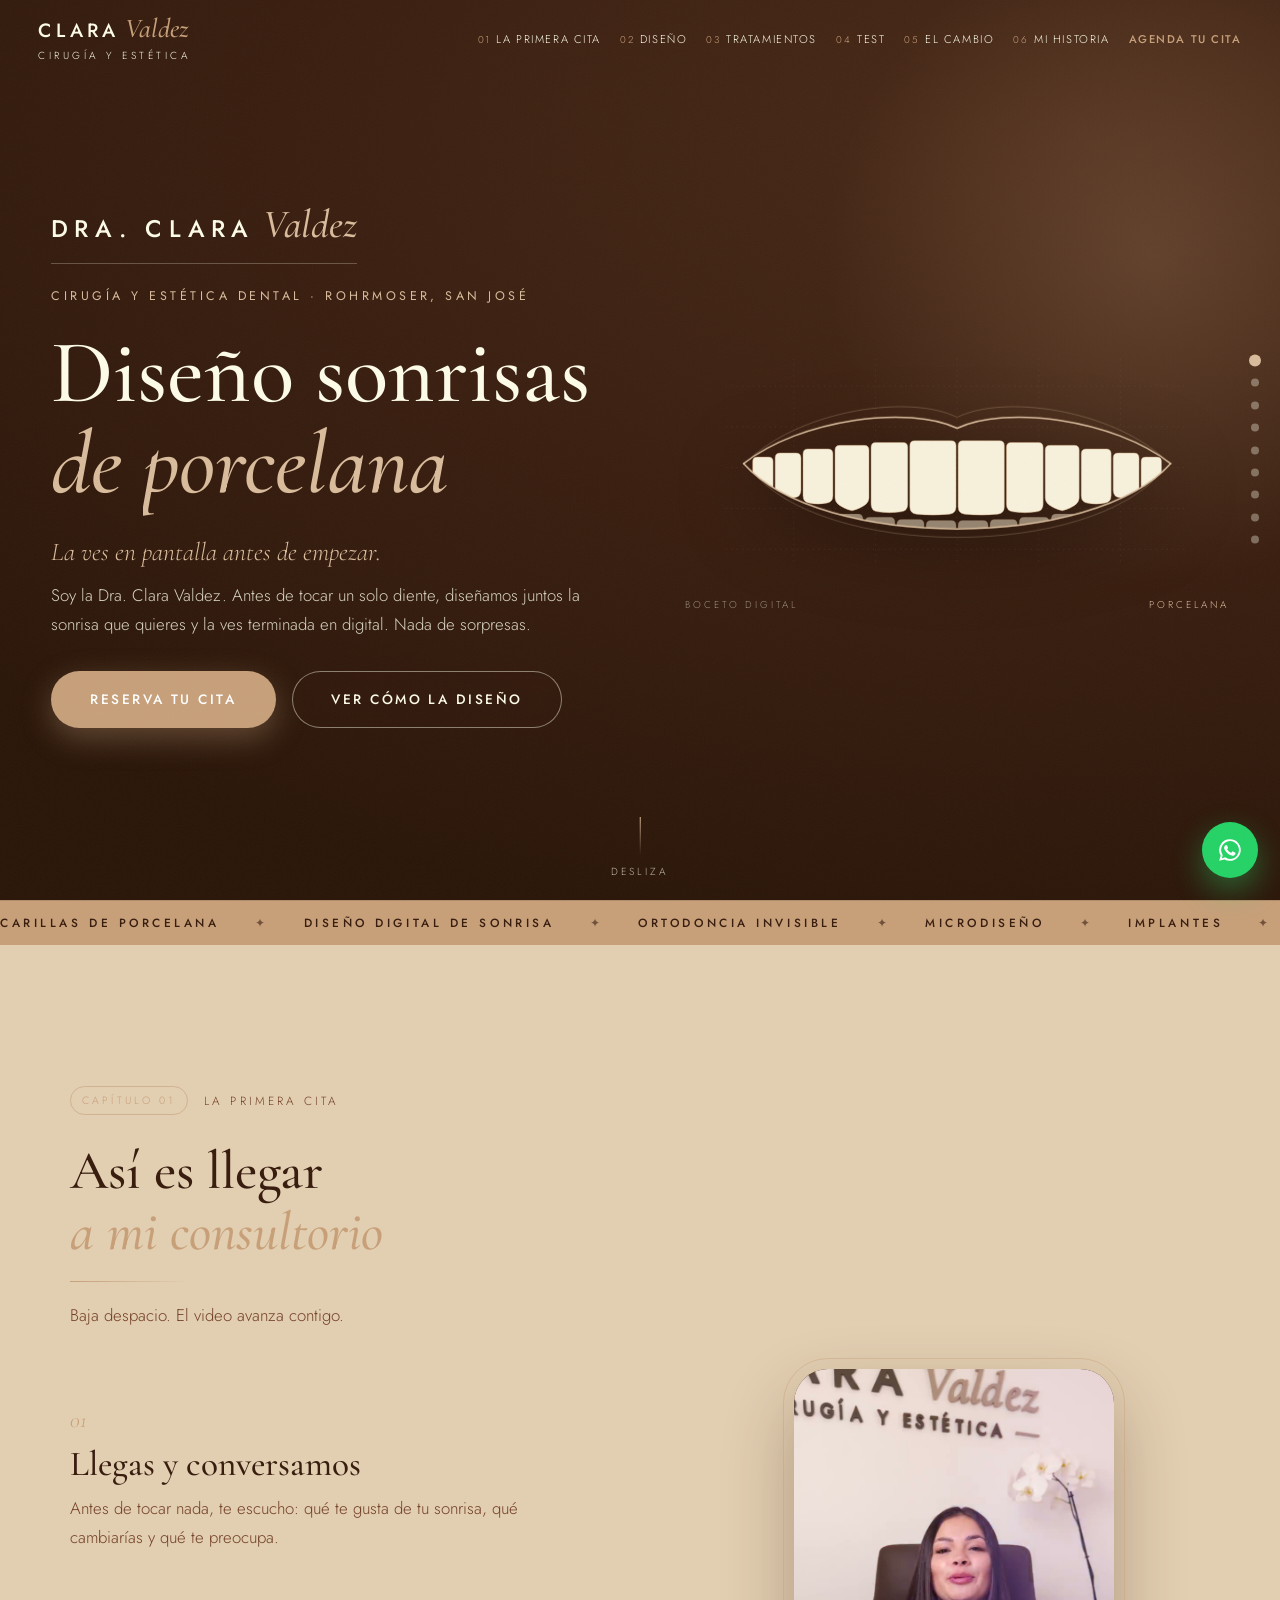
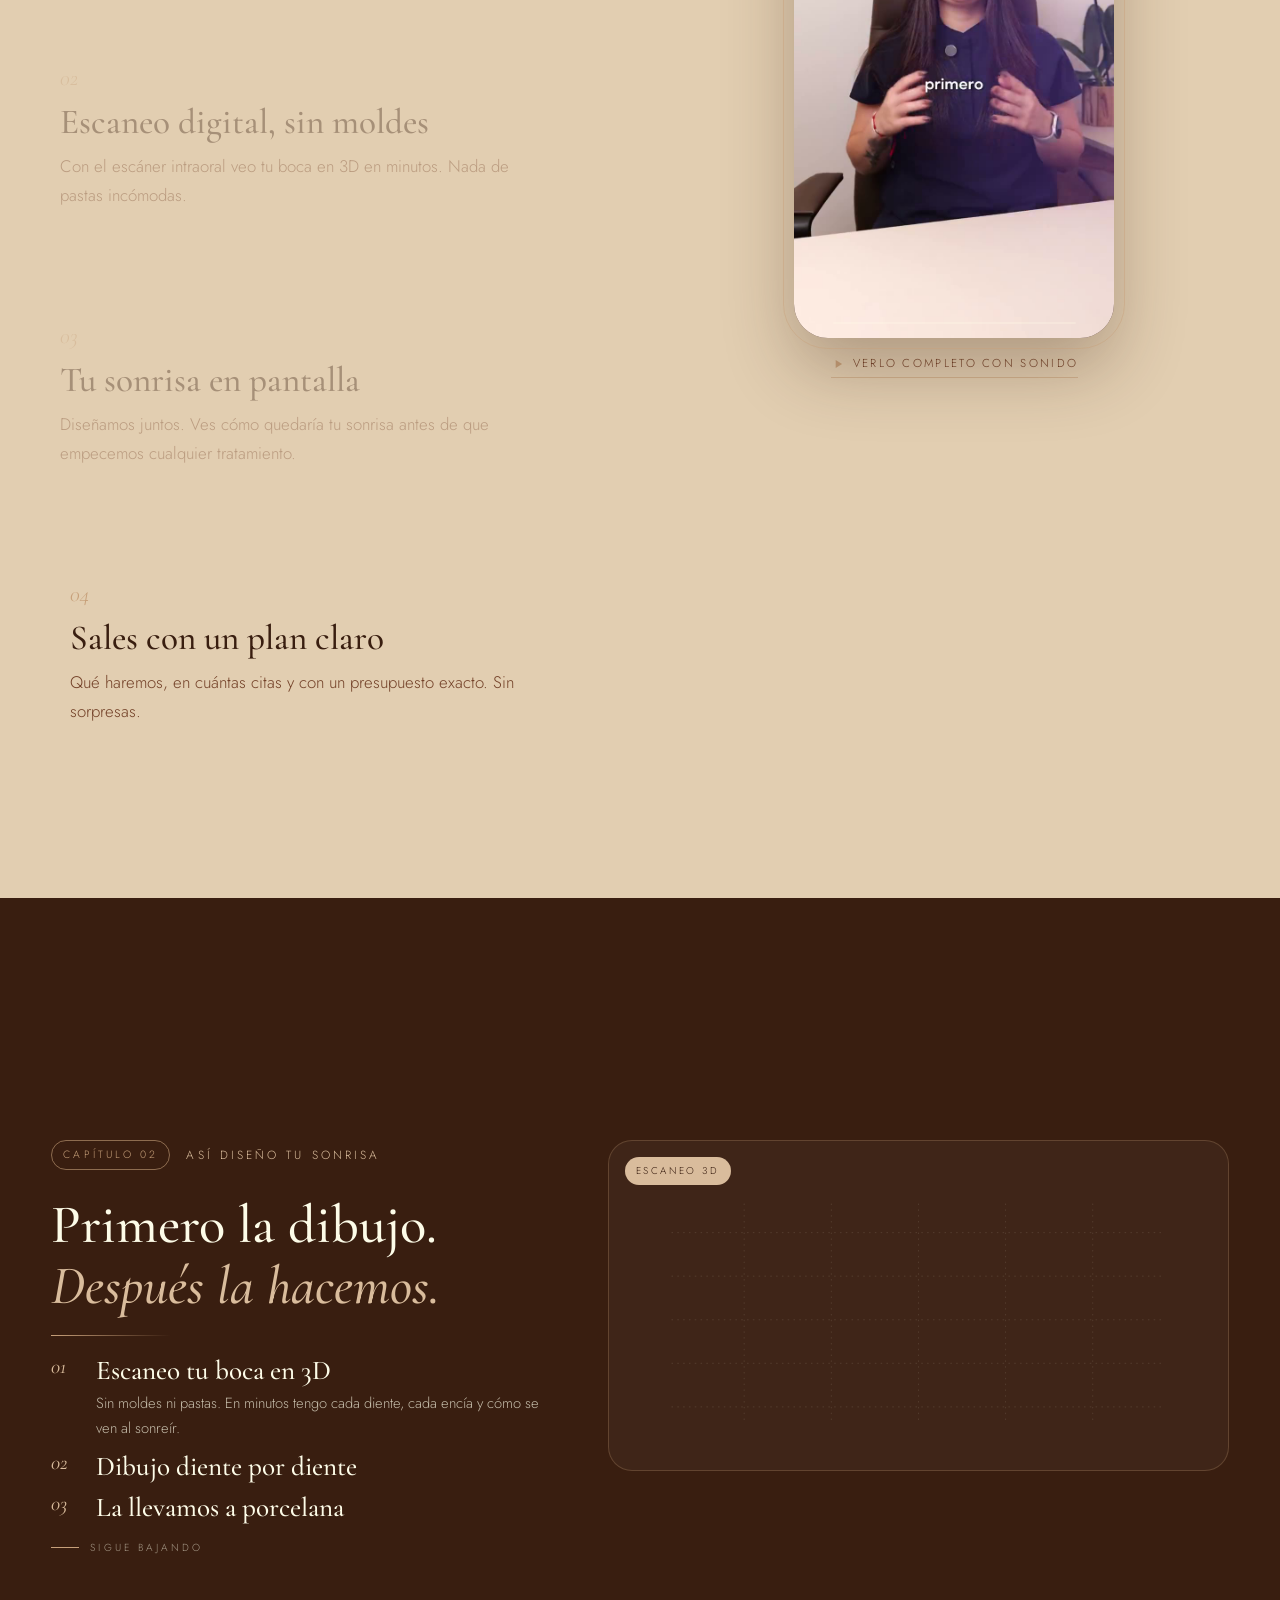
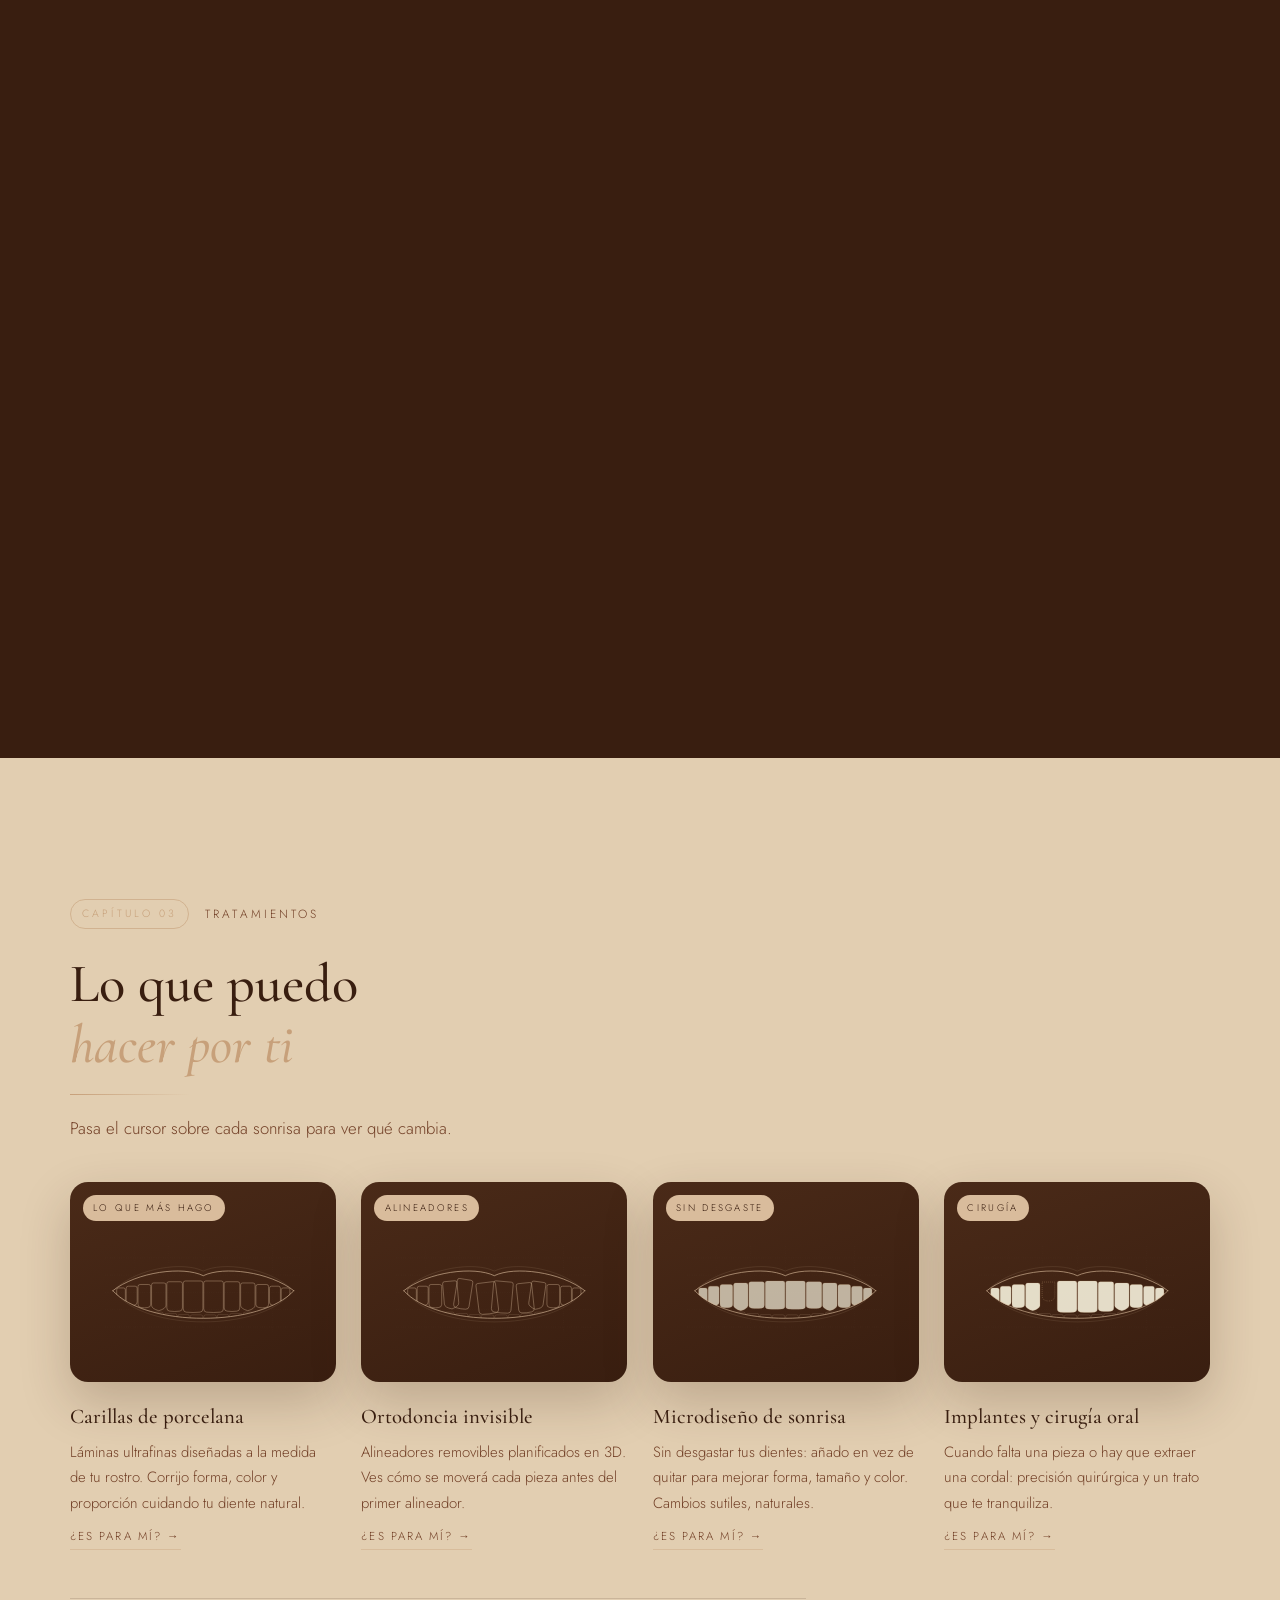
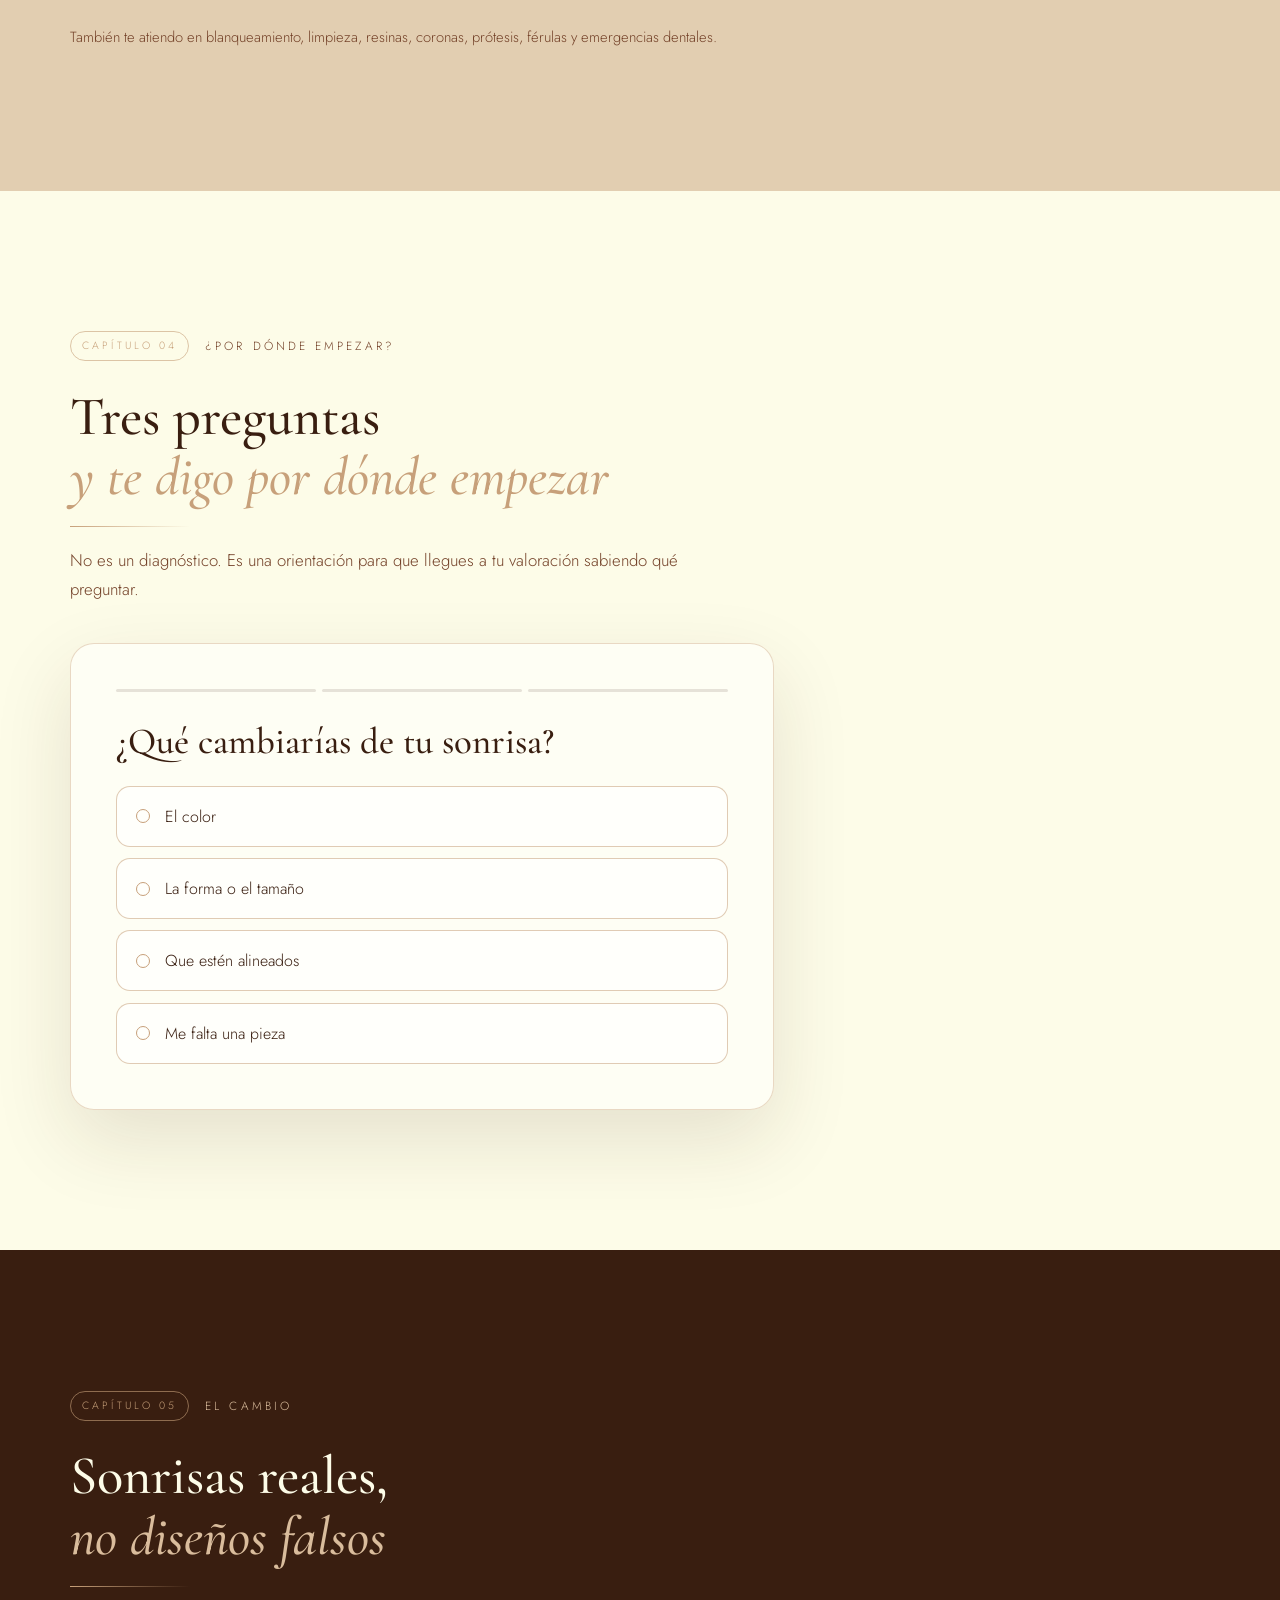
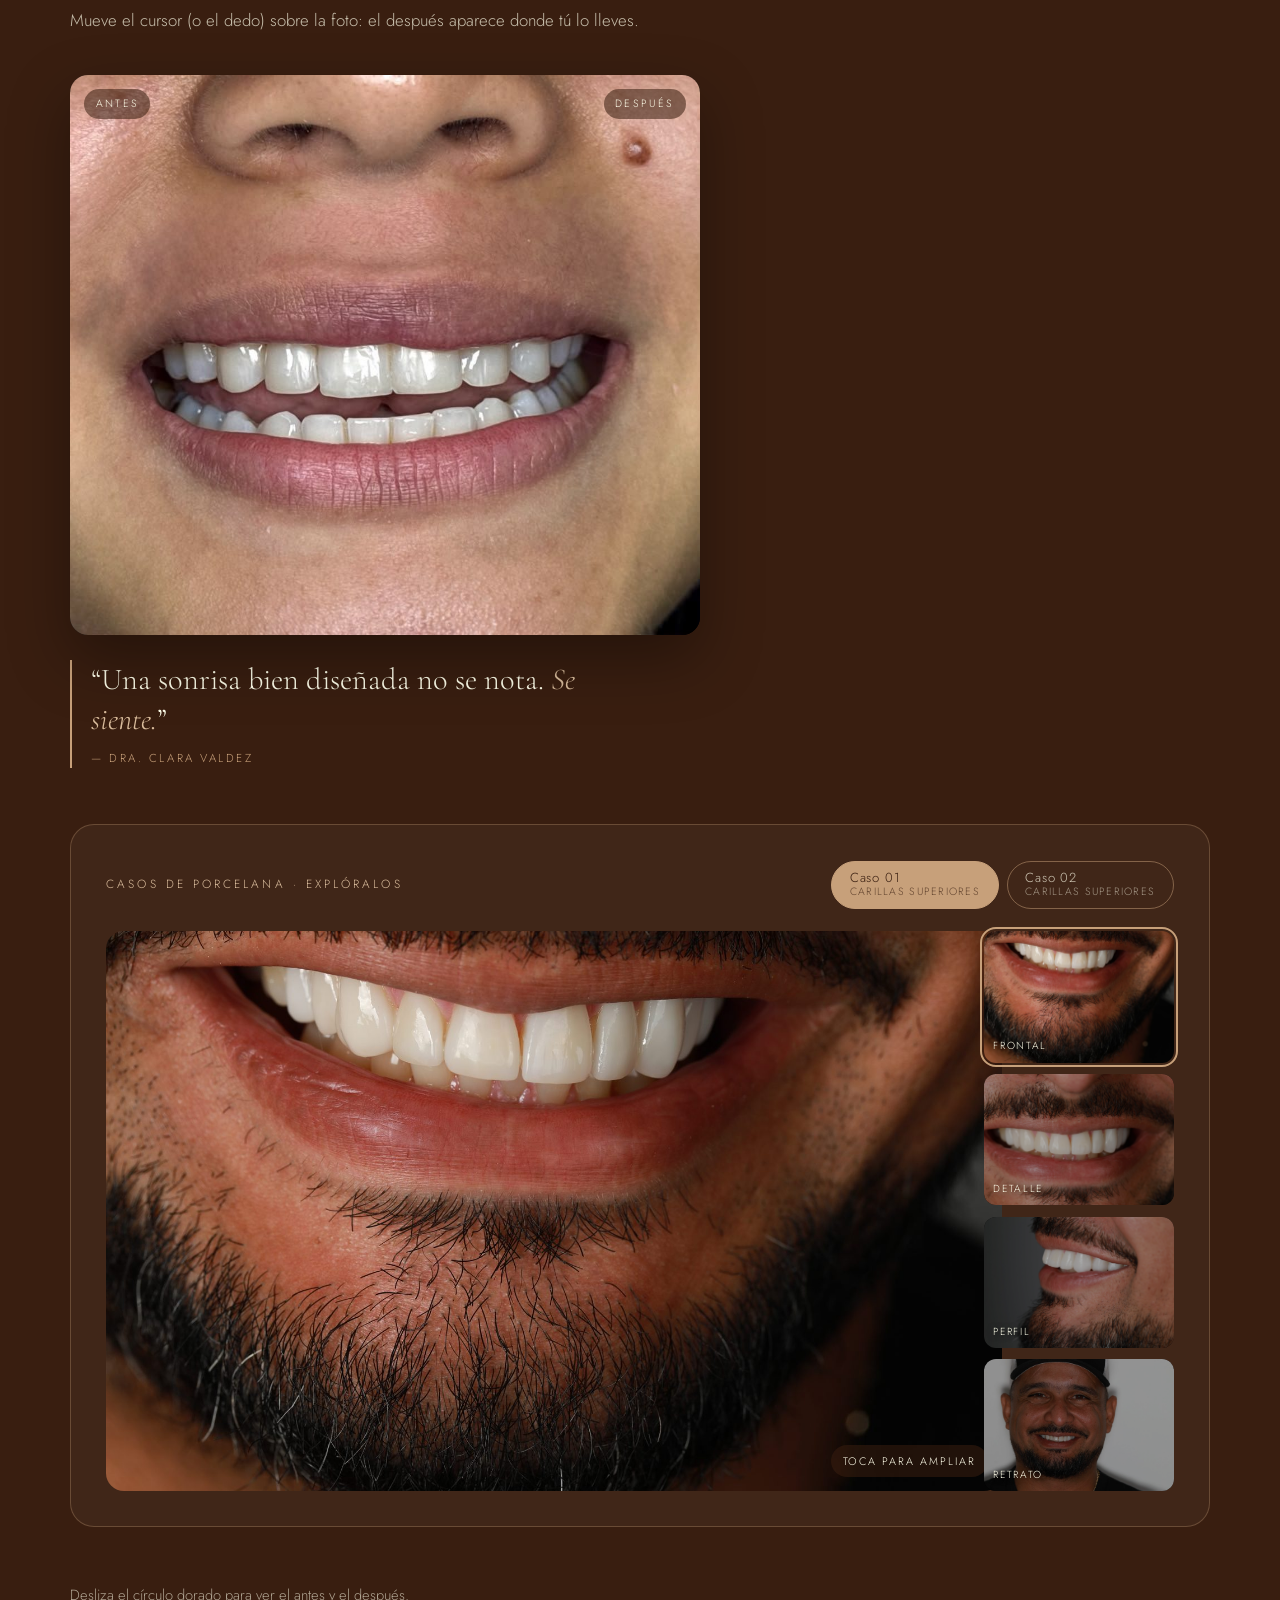
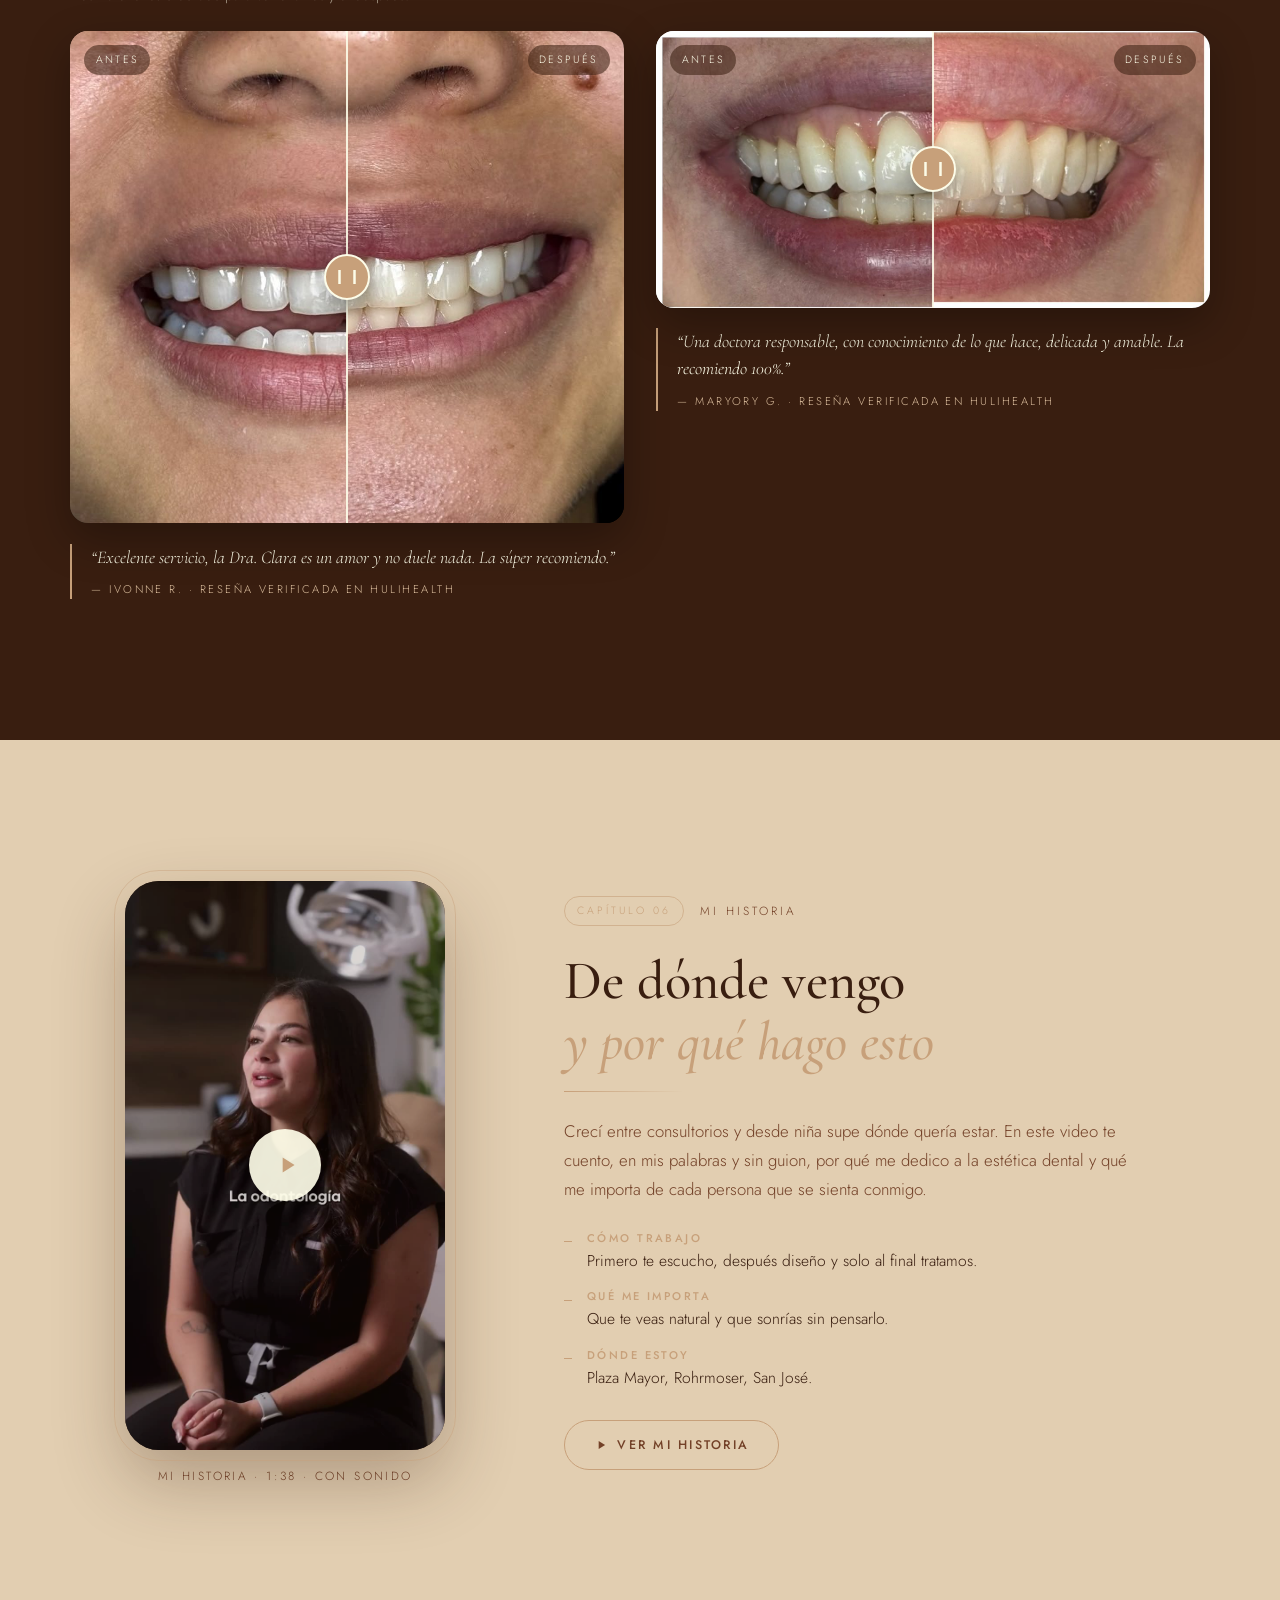
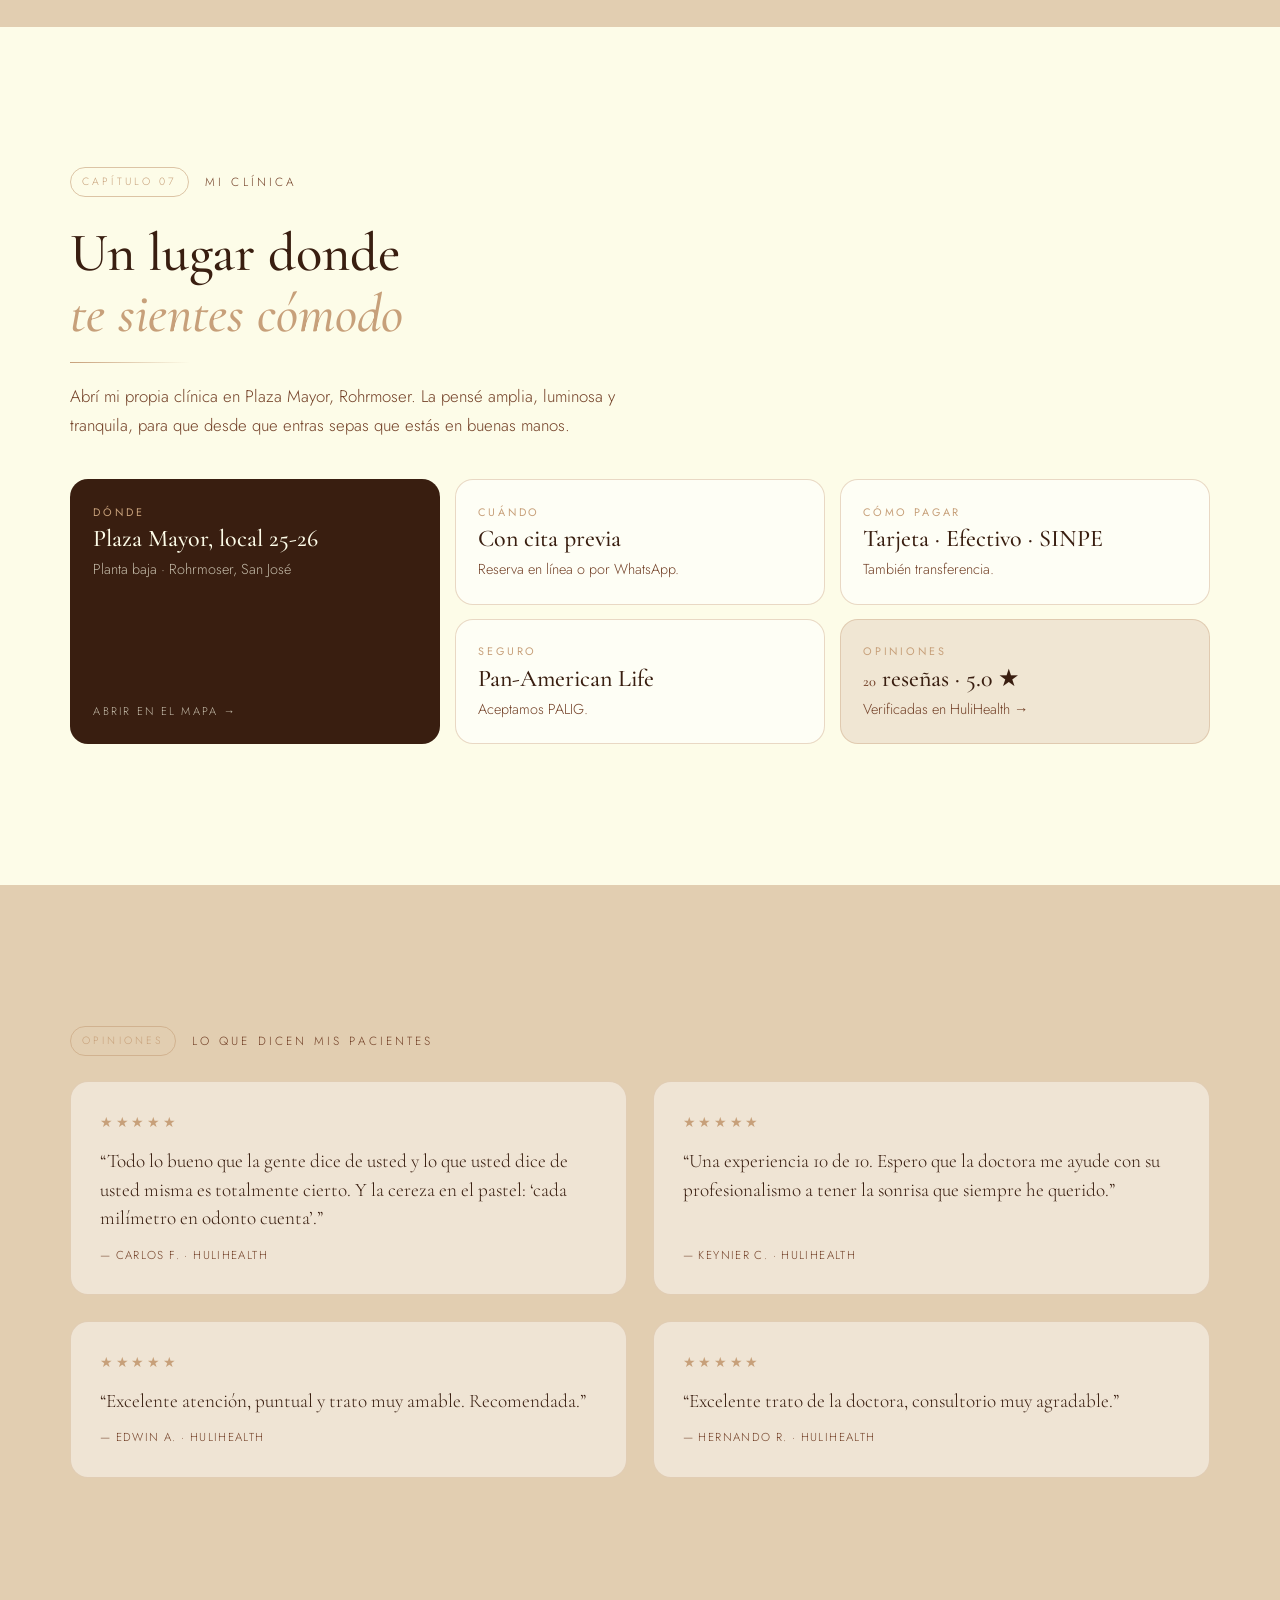
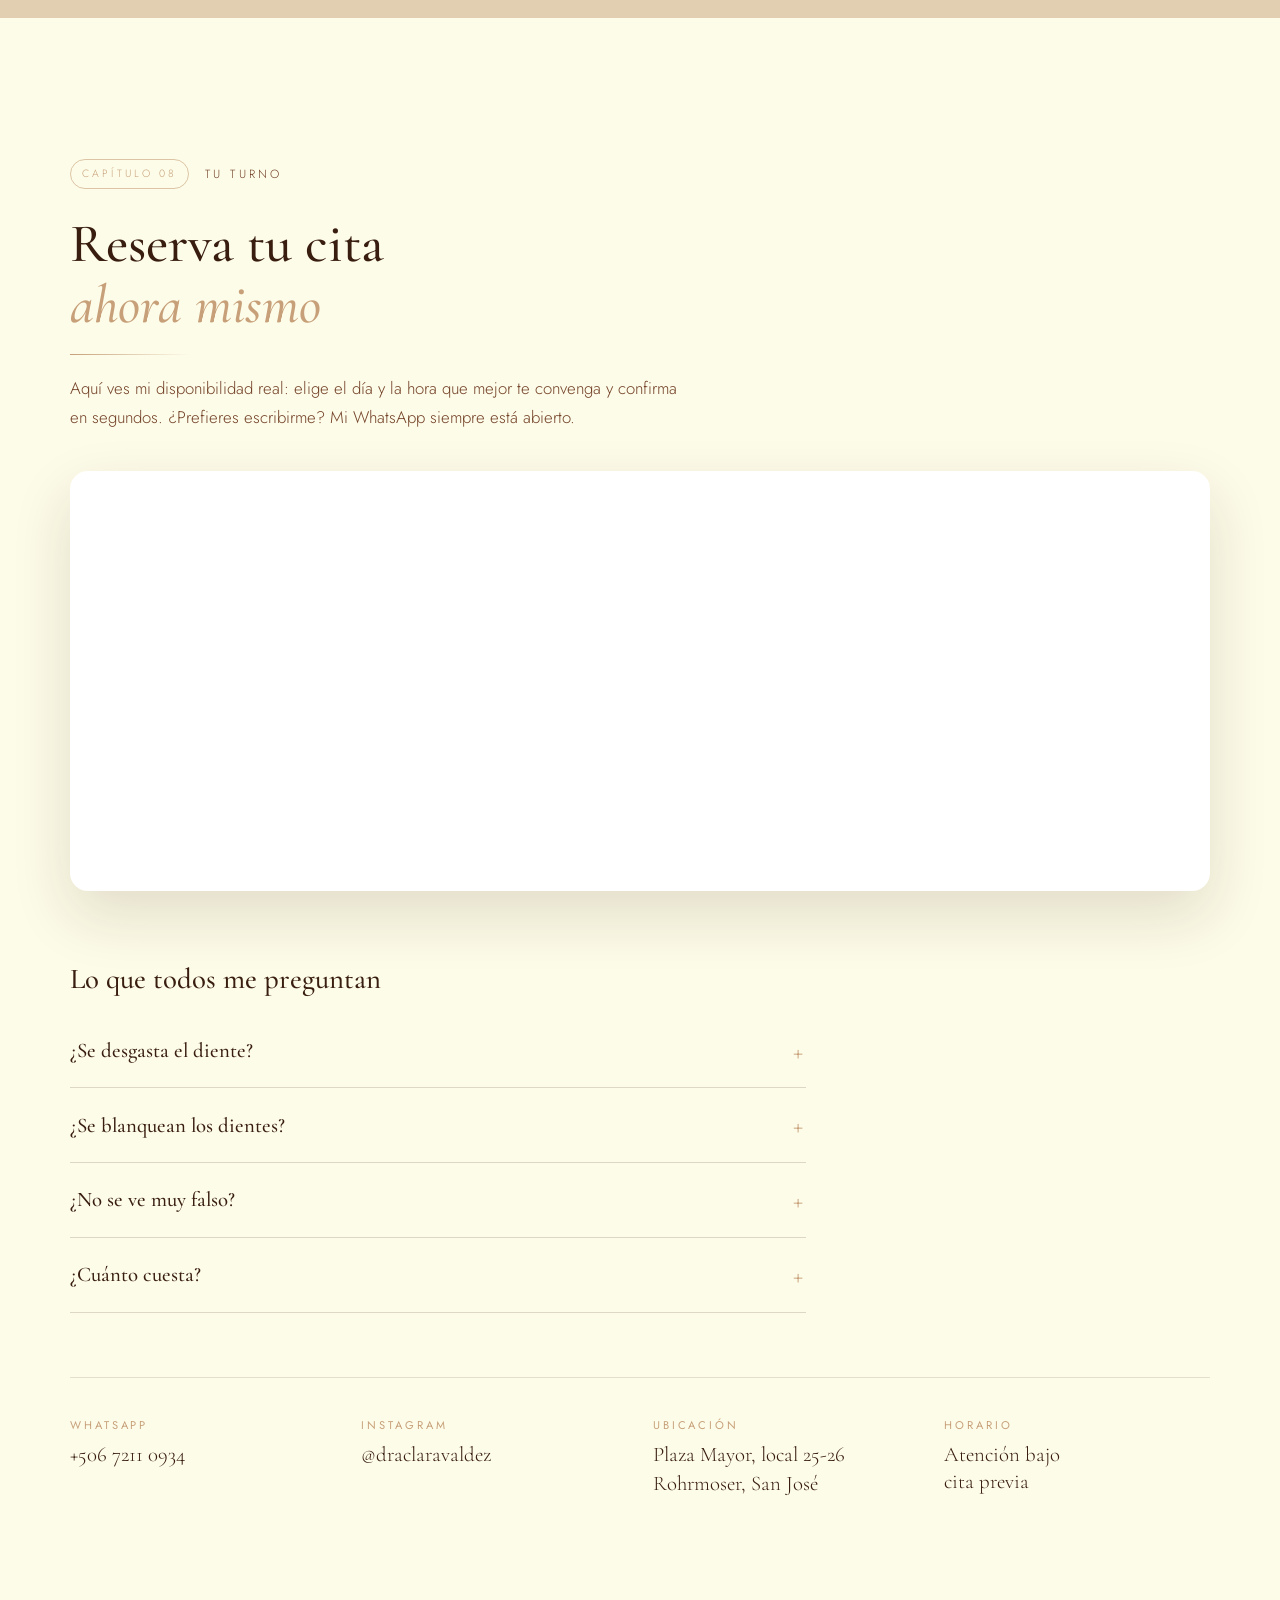
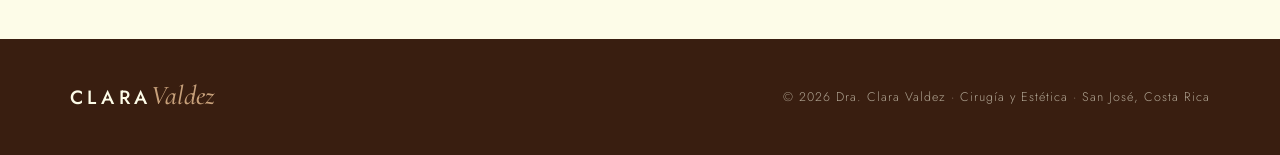
==== commit 241ce3bb: "v3.1: hero tipográfico con silueta de sonrisa, diseño en vivo al hacer scroll, tratamientos ilustrad" ====
--- a/nueva.html
+++ b/nueva.html
@@ -3,12 +3,13 @@
 <head>
   <meta charset="UTF-8">
   <meta name="viewport" content="width=device-width, initial-scale=1.0">
-  <title>Dra. Clara Valdez — Una sonrisa, contada paso a paso | San José, Costa Rica</title>
-  <meta name="description" content="Odontología estética en Plaza Mayor, Rohrmoser, San José. Carillas de porcelana, ortodoncia invisible, microdiseño de sonrisa e implantes. Vive la consulta antes de agendarla.">
+  <title>Dra. Clara Valdez — Diseño sonrisas de porcelana | San José, Costa Rica</title>
+  <meta name="description" content="Cirugía y estética dental en Plaza Mayor, Rohrmoser, San José. Carillas de porcelana, ortodoncia invisible, microdiseño de sonrisa e implantes. Diseñamos tu sonrisa antes de tocarla.">
   <meta name="robots" content="noindex">
-  <meta property="og:title" content="Dra. Clara Valdez — Una sonrisa, contada paso a paso">
+  <meta name="theme-color" content="#391E10">
+  <meta property="og:title" content="Dra. Clara Valdez — Diseño sonrisas de porcelana">
   <meta property="og:description" content="Carillas de porcelana, ortodoncia invisible, microdiseño de sonrisa e implantes en San José, Costa Rica.">
-  <meta property="og:image" content="assets/img/hero-poster.jpg">
+  <meta property="og:image" content="assets/img/porcelana-f-frontal.jpg">
   <link rel="preconnect" href="https://fonts.googleapis.com">
   <link rel="preconnect" href="https://fonts.gstatic.com" crossorigin>
   <link href="https://fonts.googleapis.com/css2?family=Cormorant+Garamond:ital,wght@0,400;0,500;0,600;1,400;1,500&family=Jost:wght@300;400;500&display=swap" rel="stylesheet">
@@ -19,7 +20,7 @@
     "@type": "Dentist",
     "name": "Dra. Clara Valdez — Cirugía y Estética Dental",
     "url": "https://draclaravaldez.com",
-    "image": "https://draclaravaldez.com/assets/img/hero-poster.jpg",
+    "image": "https://draclaravaldez.com/assets/img/porcelana-f-frontal.jpg",
     "telephone": "+50672110934",
     "address": { "@type": "PostalAddress", "streetAddress": "Plaza Mayor, local 25-26, planta baja, Rohrmoser", "addressLocality": "San José", "addressRegion": "San José", "addressCountry": "CR" },
     "geo": { "@type": "GeoCoordinates", "latitude": 9.9451891, "longitude": -84.1174972 },
@@ -30,6 +31,7 @@
 </head>
 <body>
   <div class="progress" id="progress" aria-hidden="true"></div>
+  <div class="cursor" id="cursor" aria-hidden="true"></div>
 
   <!-- ============ PRELOADER ============ -->
   <div class="loader" id="loader" aria-hidden="true">
@@ -45,10 +47,11 @@
       </a>
       <nav class="nav" id="nav" aria-label="Capítulos">
         <a href="#primera-cita" class="nav__link"><i>01</i>La primera cita</a>
-        <a href="#servicios" class="nav__link"><i>02</i>Tratamientos</a>
-        <a href="#disena" class="nav__link"><i>03</i>Diseña tu sonrisa</a>
-        <a href="#cambio" class="nav__link"><i>04</i>El cambio</a>
-        <a href="#clinica" class="nav__link"><i>05</i>Mi clínica</a>
+        <a href="#diseno" class="nav__link"><i>02</i>Diseño</a>
+        <a href="#servicios" class="nav__link"><i>03</i>Tratamientos</a>
+        <a href="#test" class="nav__link"><i>04</i>Test</a>
+        <a href="#cambio" class="nav__link"><i>05</i>El cambio</a>
+        <a href="#historia" class="nav__link"><i>06</i>Mi historia</a>
         <a href="#agenda" class="nav__link nav__link--cta">Agenda tu cita</a>
       </nav>
       <button class="nav-toggle" id="nav-toggle" aria-label="Abrir menú" aria-expanded="false" aria-controls="nav"><span></span><span></span><span></span></button>
@@ -59,39 +62,69 @@
   <ol class="dots" id="dots" aria-hidden="true">
     <li><a href="#inicio" data-dot="inicio"><span>Inicio</span></a></li>
     <li><a href="#primera-cita" data-dot="primera-cita"><span>01 · La primera cita</span></a></li>
-    <li><a href="#servicios" data-dot="servicios"><span>02 · Tratamientos</span></a></li>
-    <li><a href="#disena" data-dot="disena"><span>03 · Diseña tu sonrisa</span></a></li>
-    <li><a href="#cambio" data-dot="cambio"><span>04 · El cambio</span></a></li>
-    <li><a href="#clinica" data-dot="clinica"><span>05 · Mi clínica</span></a></li>
-    <li><a href="#agenda" data-dot="agenda"><span>06 · Tu turno</span></a></li>
+    <li><a href="#diseno" data-dot="diseno"><span>02 · Así diseño tu sonrisa</span></a></li>
+    <li><a href="#servicios" data-dot="servicios"><span>03 · Tratamientos</span></a></li>
+    <li><a href="#test" data-dot="test"><span>04 · Test</span></a></li>
+    <li><a href="#cambio" data-dot="cambio"><span>05 · El cambio</span></a></li>
+    <li><a href="#historia" data-dot="historia"><span>06 · Mi historia</span></a></li>
+    <li><a href="#clinica" data-dot="clinica"><span>07 · Mi clínica</span></a></li>
+    <li><a href="#agenda" data-dot="agenda"><span>08 · Tu turno</span></a></li>
   </ol>
 
   <!-- ============ CAPÍTULO 0 · APERTURA ============ -->
   <section class="hero" id="inicio">
-    <video class="hero__bg" autoplay muted loop playsinline poster="assets/img/poster-hero-bg.jpg" aria-hidden="true">
-      <source src="assets/video/hero-bg.mp4" type="video/mp4">
-    </video>
-    <div class="hero__shade"></div>
-    <div class="hero__content">
-      <p class="hero__brand reveal"><span class="logo__name">DRA. CLARA</span><span class="logo__script">Valdez</span></p>
-      <p class="eyebrow eyebrow--light reveal">Odontología estética · San José, Costa Rica</p>
-      <div class="hero__lines" id="hero-lines" aria-live="polite">
-        <p>Tenía desgastes.</p>
-        <p>No quería dientes falsos.</p>
-        <p>Hoy sonríe sin pensarlo.</p>
-      </div>
-      <h1 class="hero__title" data-split>Una sonrisa,<br><em>contada paso a paso</em></h1>
-      <p class="hero__sub reveal">Soy la Dra. Clara Valdez. Antes de tocar un solo diente, te muestro cómo va a quedar. Baja y vive la consulta antes de agendarla.</p>
-      <div class="hero__actions reveal">
-        <a href="#agenda" class="btn btn--gold btn--lg magnetic">Reserva tu cita</a>
-        <button class="btn btn--ghost btn--lg magnetic" data-video="assets/video/historia.mp4" data-video-title="Mi historia · 1:38">
-          <svg viewBox="0 0 24 24" width="16" height="16" fill="currentColor" aria-hidden="true"><path d="M8 5v14l11-7z"/></svg>
-          Ver mi historia
-        </button>
-      </div>
+    <div class="hero__glow" aria-hidden="true"></div>
+    <div class="hero__inner">
+      <div class="hero__content">
+        <p class="hero__brand reveal"><span class="logo__name">DRA. CLARA</span><span class="logo__script">Valdez</span></p>
+        <p class="eyebrow eyebrow--light reveal">Cirugía y estética dental · Rohrmoser, San José</p>
+        <h1 class="hero__title" data-split>Diseño sonrisas<br><em>de porcelana</em></h1>
+        <div class="hero__lines" id="hero-lines" aria-live="polite">
+          <p>Primero la dibujo contigo.</p>
+          <p>La ves en pantalla antes de empezar.</p>
+          <p>Y solo entonces la hacemos.</p>
+        </div>
+        <p class="hero__sub reveal">Soy la Dra. Clara Valdez. Antes de tocar un solo diente, diseñamos juntos la sonrisa que quieres y la ves terminada en digital. Nada de sorpresas.</p>
+        <div class="hero__actions reveal">
+          <a href="#agenda" class="btn btn--gold btn--lg magnetic">Reserva tu cita</a>
+          <a href="#diseno" class="btn btn--ghost btn--lg magnetic">Ver cómo la diseño</a>
+        </div>
+      </div>
+      <figure class="hero__smile" id="hero-smile" aria-label="Silueta de una sonrisa diseñada">
+        <svg class="smile" viewBox="0 0 800 400" xmlns="http://www.w3.org/2000/svg" aria-hidden="true" focusable="false">
+  <defs>
+    <linearGradient id="hero-ivory" x1="0" y1="0" x2="0" y2="1"><stop offset="0" stop-color="#FFFEF4"/><stop offset="0.55" stop-color="#F7F1DC"/><stop offset="1" stop-color="#E9DCC2"/></linearGradient>
+    <linearGradient id="hero-sheen" x1="0" y1="0" x2="1" y2="0"><stop offset="0" stop-color="#fff" stop-opacity="0"/><stop offset="0.5" stop-color="#fff" stop-opacity="0.75"/><stop offset="1" stop-color="#fff" stop-opacity="0"/></linearGradient>
+    <clipPath id="hero-mouth"><path d="M86 214 C170 148 330 128 400 162 C470 128 630 148 714 214 C600 342 200 342 86 214 Z"/></clipPath>
+    <clipPath id="hero-teeth"><path d="M408.5 180.4 H462.5 Q469.5 180.4 469.5 187.4 V277.5 Q469.5 287.5 459.5 288.5 Q435.5 291.0 411.5 288.5 Q401.5 287.5 401.5 277.5 V187.4 Q401.5 180.4 408.5 180.4 Z"/><path d="M337.5 180.4 H391.5 Q398.5 180.4 398.5 187.4 V277.5 Q398.5 287.5 388.5 288.5 Q364.5 291.0 340.5 288.5 Q330.5 287.5 330.5 277.5 V187.4 Q330.5 180.4 337.5 180.4 Z"/><path d="M479.5 183.0 H519.5 Q526.5 183.0 526.5 190.0 V274.0 Q526.5 284.0 516.5 285.0 Q499.5 287.5 482.5 285.0 Q472.5 284.0 472.5 274.0 V190.0 Q472.5 183.0 479.5 183.0 Z"/><path d="M280.5 183.0 H320.5 Q327.5 183.0 327.5 190.0 V274.0 Q327.5 284.0 317.5 285.0 Q300.5 287.5 283.5 285.0 Q273.5 284.0 273.5 274.0 V190.0 Q273.5 183.0 280.5 183.0 Z"/><path d="M536.5 187.2 H572.5 Q579.5 187.2 579.5 194.2 V264.5 Q579.5 276.5 554.5 283.5 Q529.5 276.5 529.5 264.5 V194.2 Q529.5 187.2 536.5 187.2 Z"/><path d="M227.5 187.2 H263.5 Q270.5 187.2 270.5 194.2 V264.5 Q270.5 276.5 245.5 283.5 Q220.5 276.5 220.5 264.5 V194.2 Q220.5 187.2 227.5 187.2 Z"/><path d="M589.5 192.5 H619.5 Q626.5 192.5 626.5 199.5 V261.3 Q626.5 271.3 616.5 272.3 Q604.5 274.8 592.5 272.3 Q582.5 271.3 582.5 261.3 V199.5 Q582.5 192.5 589.5 192.5 Z"/><path d="M180.5 192.5 H210.5 Q217.5 192.5 217.5 199.5 V261.3 Q217.5 271.3 207.5 272.3 Q195.5 274.8 183.5 272.3 Q173.5 271.3 173.5 261.3 V199.5 Q173.5 192.5 180.5 192.5 Z"/><path d="M636.5 198.5 H660.5 Q667.5 198.5 667.5 205.5 V253.3 Q667.5 263.3 657.5 264.3 Q648.5 266.8 639.5 264.3 Q629.5 263.3 629.5 253.3 V205.5 Q629.5 198.5 636.5 198.5 Z"/><path d="M139.5 198.5 H163.5 Q170.5 198.5 170.5 205.5 V253.3 Q170.5 263.3 160.5 264.3 Q151.5 266.8 142.5 264.3 Q132.5 263.3 132.5 253.3 V205.5 Q132.5 198.5 139.5 198.5 Z"/><path d="M677.1 204.5 H693.9 Q700.5 204.5 700.5 211.1 V246.4 Q700.5 255.4 691.5 256.4 Q685.5 258.9 679.5 256.4 Q670.5 255.4 670.5 246.4 V211.1 Q670.5 204.5 677.1 204.5 Z"/><path d="M106.1 204.5 H122.9 Q129.5 204.5 129.5 211.1 V246.4 Q129.5 255.4 120.5 256.4 Q114.5 258.9 108.5 256.4 Q99.5 255.4 99.5 246.4 V211.1 Q99.5 204.5 106.1 204.5 Z"/></clipPath>
+  </defs>
+  <g class="smile__grid"><path d="M60 100 H740 M60 160 H740 M60 220 H740 M60 280 H740 M60 340 H740 M160 60 V360 M280 60 V360 M400 60 V360 M520 60 V360 M640 60 V360"/></g>
+  <g class="smile__teeth" clip-path="url(#hero-mouth)">
+    <g class="smile__lower"><path class="tl" pathLength="1" d="M408.5 297.8 H438.5 Q445.5 297.8 445.5 304.8 V321.8 Q445.5 331.8 435.5 332.8 Q423.5 335.3 411.5 332.8 Q401.5 331.8 401.5 321.8 V304.8 Q401.5 297.8 408.5 297.8 Z"/><path class="tl" pathLength="1" d="M361.5 297.8 H391.5 Q398.5 297.8 398.5 304.8 V321.8 Q398.5 331.8 388.5 332.8 Q376.5 335.3 364.5 332.8 Q354.5 331.8 354.5 321.8 V304.8 Q354.5 297.8 361.5 297.8 Z"/><path class="tl" pathLength="1" d="M455.5 296.1 H481.5 Q488.5 296.1 488.5 303.1 V320.1 Q488.5 330.1 478.5 331.1 Q468.5 333.6 458.5 331.1 Q448.5 330.1 448.5 320.1 V303.1 Q448.5 296.1 455.5 296.1 Z"/><path class="tl" pathLength="1" d="M318.5 296.1 H344.5 Q351.5 296.1 351.5 303.1 V320.1 Q351.5 330.1 341.5 331.1 Q331.5 333.6 321.5 331.1 Q311.5 330.1 311.5 320.1 V303.1 Q311.5 296.1 318.5 296.1 Z"/><path class="tl" pathLength="1" d="M498.5 292.8 H528.5 Q535.5 292.8 535.5 299.8 V316.8 Q535.5 326.8 525.5 327.8 Q513.5 330.3 501.5 327.8 Q491.5 326.8 491.5 316.8 V299.8 Q491.5 292.8 498.5 292.8 Z"/><path class="tl" pathLength="1" d="M271.5 292.8 H301.5 Q308.5 292.8 308.5 299.8 V316.8 Q308.5 326.8 298.5 327.8 Q286.5 330.3 274.5 327.8 Q264.5 326.8 264.5 316.8 V299.8 Q264.5 292.8 271.5 292.8 Z"/><path class="tl" pathLength="1" d="M545.5 288.2 H567.5 Q574.5 288.2 574.5 295.2 V312.2 Q574.5 322.2 564.5 323.2 Q556.5 325.7 548.5 323.2 Q538.5 322.2 538.5 312.2 V295.2 Q538.5 288.2 545.5 288.2 Z"/><path class="tl" pathLength="1" d="M232.5 288.2 H254.5 Q261.5 288.2 261.5 295.2 V312.2 Q261.5 322.2 251.5 323.2 Q243.5 325.7 235.5 323.2 Q225.5 322.2 225.5 312.2 V295.2 Q225.5 288.2 232.5 288.2 Z"/></g>
+    <g class="smile__upper" style="--ivory:url(#hero-ivory)"><path class="t t-0 sr" pathLength="1" d="M408.5 180.4 H462.5 Q469.5 180.4 469.5 187.4 V277.5 Q469.5 287.5 459.5 288.5 Q435.5 291.0 411.5 288.5 Q401.5 287.5 401.5 277.5 V187.4 Q401.5 180.4 408.5 180.4 Z"/><path class="t t-0 sl" pathLength="1" d="M337.5 180.4 H391.5 Q398.5 180.4 398.5 187.4 V277.5 Q398.5 287.5 388.5 288.5 Q364.5 291.0 340.5 288.5 Q330.5 287.5 330.5 277.5 V187.4 Q330.5 180.4 337.5 180.4 Z"/><path class="t t-1 sr" pathLength="1" d="M479.5 183.0 H519.5 Q526.5 183.0 526.5 190.0 V274.0 Q526.5 284.0 516.5 285.0 Q499.5 287.5 482.5 285.0 Q472.5 284.0 472.5 274.0 V190.0 Q472.5 183.0 479.5 183.0 Z"/><path class="t t-1 sl" pathLength="1" d="M280.5 183.0 H320.5 Q327.5 183.0 327.5 190.0 V274.0 Q327.5 284.0 317.5 285.0 Q300.5 287.5 283.5 285.0 Q273.5 284.0 273.5 274.0 V190.0 Q273.5 183.0 280.5 183.0 Z"/><path class="t t-2 sr" pathLength="1" d="M536.5 187.2 H572.5 Q579.5 187.2 579.5 194.2 V264.5 Q579.5 276.5 554.5 283.5 Q529.5 276.5 529.5 264.5 V194.2 Q529.5 187.2 536.5 187.2 Z"/><path class="t t-2 sl" pathLength="1" d="M227.5 187.2 H263.5 Q270.5 187.2 270.5 194.2 V264.5 Q270.5 276.5 245.5 283.5 Q220.5 276.5 220.5 264.5 V194.2 Q220.5 187.2 227.5 187.2 Z"/><path class="t t-3 sr" pathLength="1" d="M589.5 192.5 H619.5 Q626.5 192.5 626.5 199.5 V261.3 Q626.5 271.3 616.5 272.3 Q604.5 274.8 592.5 272.3 Q582.5 271.3 582.5 261.3 V199.5 Q582.5 192.5 589.5 192.5 Z"/><path class="t t-3 sl" pathLength="1" d="M180.5 192.5 H210.5 Q217.5 192.5 217.5 199.5 V261.3 Q217.5 271.3 207.5 272.3 Q195.5 274.8 183.5 272.3 Q173.5 271.3 173.5 261.3 V199.5 Q173.5 192.5 180.5 192.5 Z"/><path class="t t-4 sr" pathLength="1" d="M636.5 198.5 H660.5 Q667.5 198.5 667.5 205.5 V253.3 Q667.5 263.3 657.5 264.3 Q648.5 266.8 639.5 264.3 Q629.5 263.3 629.5 253.3 V205.5 Q629.5 198.5 636.5 198.5 Z"/><path class="t t-4 sl" pathLength="1" d="M139.5 198.5 H163.5 Q170.5 198.5 170.5 205.5 V253.3 Q170.5 263.3 160.5 264.3 Q151.5 266.8 142.5 264.3 Q132.5 263.3 132.5 253.3 V205.5 Q132.5 198.5 139.5 198.5 Z"/><path class="t t-5 sr" pathLength="1" d="M677.1 204.5 H693.9 Q700.5 204.5 700.5 211.1 V246.4 Q700.5 255.4 691.5 256.4 Q685.5 258.9 679.5 256.4 Q670.5 255.4 670.5 246.4 V211.1 Q670.5 204.5 677.1 204.5 Z"/><path class="t t-5 sl" pathLength="1" d="M106.1 204.5 H122.9 Q129.5 204.5 129.5 211.1 V246.4 Q129.5 255.4 120.5 256.4 Q114.5 258.9 108.5 256.4 Q99.5 255.4 99.5 246.4 V211.1 Q99.5 204.5 106.1 204.5 Z"/></g>
+    <g class="smile__sheen" clip-path="url(#hero-teeth)"><rect class="sheen" x="-200" y="150" width="160" height="160" fill="url(#hero-sheen)" transform="skewX(-20)"/></g>
+  </g>
+  <g class="smile__guides"><path class="g-mid" pathLength="1" d="M400 120 V320"/><path class="g-curve" pathLength="1" d="M130 232 Q400 320 670 232"/><path class="g-gum" pathLength="1" d="M130 206 Q400 150 670 206"/></g>
+  <path class="smile__lip smile__lip--o" pathLength="1" d="M96 206 C176 134 332 112 400 146 C468 112 624 134 704 206"/>
+  <path class="smile__lip smile__lip--o" pathLength="1" d="M96 222 C200 356 600 356 704 222"/>
+  <path class="smile__lip smile__lip--u" pathLength="1" d="M86 214 C170 148 330 128 400 162 C470 128 630 148 714 214"/>
+  <path class="smile__lip smile__lip--l" pathLength="1" d="M86 214 C200 342 600 342 714 214"/>
+  <g class="smile__implant"><path class="imp-screw" pathLength="1" d="M300 186 V140 M292 150 H308 M292 160 H308 M292 170 H308 M292 180 H308"/><path class="imp-ghost" d="M278 184 H322 V232 Q322 248 300 250 Q278 248 278 232 Z"/></g>
+  <line class="smile__scan" x1="60" x2="740" y1="120" y2="120"/>
+</svg>
+        <figcaption><span>Boceto digital</span><span>Porcelana</span></figcaption>
+      </figure>
     </div>
     <a href="#primera-cita" class="hero__scroll" aria-label="Bajar al capítulo 1"><span></span>Desliza</a>
   </section>
+
+  <!-- Cinta -->
+  <div class="ribbon" aria-hidden="true">
+    <div class="ribbon__track">
+      <span>Carillas de porcelana</span><i>✦</i><span>Diseño digital de sonrisa</span><i>✦</i><span>Ortodoncia invisible</span><i>✦</i><span>Microdiseño</span><i>✦</i><span>Implantes</span><i>✦</i><span>Cirugía oral</span><i>✦</i>
+      <span>Carillas de porcelana</span><i>✦</i><span>Diseño digital de sonrisa</span><i>✦</i><span>Ortodoncia invisible</span><i>✦</i><span>Microdiseño</span><i>✦</i><span>Implantes</span><i>✦</i><span>Cirugía oral</span><i>✦</i>
+    </div>
+  </div>
 
   <!-- ============ CAPÍTULO 1 · LA PRIMERA CITA ============ -->
   <section class="chapter chapter--cream story" id="primera-cita">
@@ -126,12 +159,12 @@
         <figure class="story__media">
           <div class="phone">
             <video id="story-video" muted playsinline preload="metadata" poster="assets/img/poster-primera-cita.jpg">
-              <source src="assets/video/primera-cita.mp4" type="video/mp4">
+              <source src="assets/video/primera-cita-v2.mp4" type="video/mp4">
             </video>
             <div class="phone__bar"><i id="story-bar"></i></div>
           </div>
           <figcaption>
-            <button class="link-play" data-video="assets/video/primera-cita.mp4" data-video-title="Qué hacemos en una cita · 0:42">
+            <button class="link-play" data-video="assets/video/primera-cita-v2.mp4" data-video-title="Qué hacemos en una cita · 0:42">
               <svg viewBox="0 0 24 24" width="14" height="14" fill="currentColor" aria-hidden="true"><path d="M8 5v14l11-7z"/></svg>
               Verlo completo con sonido
             </button>
@@ -141,52 +174,161 @@
     </div>
   </section>
 
-  <!-- ============ CAPÍTULO 2 · TRATAMIENTOS ============ -->
-  <section class="chapter chapter--dark" id="servicios">
-    <div class="container">
-      <p class="chapter__label chapter__label--light reveal"><i>Capítulo 02</i>Tratamientos</p>
+  <!-- ============ CAPÍTULO 2 · ASÍ DISEÑO TU SONRISA ============ -->
+  <section class="chapter chapter--dark design" id="diseno">
+    <div class="design__pin" id="design-pin">
+      <div class="design__stage">
+        <div class="design__copy">
+          <p class="chapter__label chapter__label--light"><i>Capítulo 02</i>Así diseño tu sonrisa</p>
+          <h2 class="section__title">Primero la dibujo.<br><em>Después la hacemos.</em></h2>
+          <ol class="design__steps" id="design-steps">
+            <li class="is-on" data-step="0"><b>01</b><h3>Escaneo tu boca en 3D</h3><p>Sin moldes ni pastas. En minutos tengo cada diente, cada encía y cómo se ven al sonreír.</p></li>
+            <li data-step="1"><b>02</b><h3>Dibujo diente por diente</h3><p>Proporción, línea media, curva de la sonrisa. Lo ajustamos juntos en pantalla hasta que digas “esa es”.</p></li>
+            <li data-step="2"><b>03</b><h3>La llevamos a porcelana</h3><p>Láminas ultrafinas hechas a tu medida, con el color y la textura de un diente natural. Nadie nota que están. Tú sí.</p></li>
+          </ol>
+          <p class="design__hint" id="design-hint"><span></span>Sigue bajando</p>
+        </div>
+        <figure class="design__fig">
+          <div class="design__frame" id="design-smile" data-phase="0">
+            <svg class="smile" viewBox="0 0 800 400" xmlns="http://www.w3.org/2000/svg" aria-hidden="true" focusable="false">
+  <defs>
+    <linearGradient id="design-ivory" x1="0" y1="0" x2="0" y2="1"><stop offset="0" stop-color="#FFFEF4"/><stop offset="0.55" stop-color="#F7F1DC"/><stop offset="1" stop-color="#E9DCC2"/></linearGradient>
+    <linearGradient id="design-sheen" x1="0" y1="0" x2="1" y2="0"><stop offset="0" stop-color="#fff" stop-opacity="0"/><stop offset="0.5" stop-color="#fff" stop-opacity="0.75"/><stop offset="1" stop-color="#fff" stop-opacity="0"/></linearGradient>
+    <clipPath id="design-mouth"><path d="M86 214 C170 148 330 128 400 162 C470 128 630 148 714 214 C600 342 200 342 86 214 Z"/></clipPath>
+    <clipPath id="design-teeth"><path d="M408.5 180.4 H462.5 Q469.5 180.4 469.5 187.4 V277.5 Q469.5 287.5 459.5 288.5 Q435.5 291.0 411.5 288.5 Q401.5 287.5 401.5 277.5 V187.4 Q401.5 180.4 408.5 180.4 Z"/><path d="M337.5 180.4 H391.5 Q398.5 180.4 398.5 187.4 V277.5 Q398.5 287.5 388.5 288.5 Q364.5 291.0 340.5 288.5 Q330.5 287.5 330.5 277.5 V187.4 Q330.5 180.4 337.5 180.4 Z"/><path d="M479.5 183.0 H519.5 Q526.5 183.0 526.5 190.0 V274.0 Q526.5 284.0 516.5 285.0 Q499.5 287.5 482.5 285.0 Q472.5 284.0 472.5 274.0 V190.0 Q472.5 183.0 479.5 183.0 Z"/><path d="M280.5 183.0 H320.5 Q327.5 183.0 327.5 190.0 V274.0 Q327.5 284.0 317.5 285.0 Q300.5 287.5 283.5 285.0 Q273.5 284.0 273.5 274.0 V190.0 Q273.5 183.0 280.5 183.0 Z"/><path d="M536.5 187.2 H572.5 Q579.5 187.2 579.5 194.2 V264.5 Q579.5 276.5 554.5 283.5 Q529.5 276.5 529.5 264.5 V194.2 Q529.5 187.2 536.5 187.2 Z"/><path d="M227.5 187.2 H263.5 Q270.5 187.2 270.5 194.2 V264.5 Q270.5 276.5 245.5 283.5 Q220.5 276.5 220.5 264.5 V194.2 Q220.5 187.2 227.5 187.2 Z"/><path d="M589.5 192.5 H619.5 Q626.5 192.5 626.5 199.5 V261.3 Q626.5 271.3 616.5 272.3 Q604.5 274.8 592.5 272.3 Q582.5 271.3 582.5 261.3 V199.5 Q582.5 192.5 589.5 192.5 Z"/><path d="M180.5 192.5 H210.5 Q217.5 192.5 217.5 199.5 V261.3 Q217.5 271.3 207.5 272.3 Q195.5 274.8 183.5 272.3 Q173.5 271.3 173.5 261.3 V199.5 Q173.5 192.5 180.5 192.5 Z"/><path d="M636.5 198.5 H660.5 Q667.5 198.5 667.5 205.5 V253.3 Q667.5 263.3 657.5 264.3 Q648.5 266.8 639.5 264.3 Q629.5 263.3 629.5 253.3 V205.5 Q629.5 198.5 636.5 198.5 Z"/><path d="M139.5 198.5 H163.5 Q170.5 198.5 170.5 205.5 V253.3 Q170.5 263.3 160.5 264.3 Q151.5 266.8 142.5 264.3 Q132.5 263.3 132.5 253.3 V205.5 Q132.5 198.5 139.5 198.5 Z"/><path d="M677.1 204.5 H693.9 Q700.5 204.5 700.5 211.1 V246.4 Q700.5 255.4 691.5 256.4 Q685.5 258.9 679.5 256.4 Q670.5 255.4 670.5 246.4 V211.1 Q670.5 204.5 677.1 204.5 Z"/><path d="M106.1 204.5 H122.9 Q129.5 204.5 129.5 211.1 V246.4 Q129.5 255.4 120.5 256.4 Q114.5 258.9 108.5 256.4 Q99.5 255.4 99.5 246.4 V211.1 Q99.5 204.5 106.1 204.5 Z"/></clipPath>
+  </defs>
+  <g class="smile__grid"><path d="M60 100 H740 M60 160 H740 M60 220 H740 M60 280 H740 M60 340 H740 M160 60 V360 M280 60 V360 M400 60 V360 M520 60 V360 M640 60 V360"/></g>
+  <g class="smile__teeth" clip-path="url(#design-mouth)">
+    <g class="smile__lower"><path class="tl" pathLength="1" d="M408.5 297.8 H438.5 Q445.5 297.8 445.5 304.8 V321.8 Q445.5 331.8 435.5 332.8 Q423.5 335.3 411.5 332.8 Q401.5 331.8 401.5 321.8 V304.8 Q401.5 297.8 408.5 297.8 Z"/><path class="tl" pathLength="1" d="M361.5 297.8 H391.5 Q398.5 297.8 398.5 304.8 V321.8 Q398.5 331.8 388.5 332.8 Q376.5 335.3 364.5 332.8 Q354.5 331.8 354.5 321.8 V304.8 Q354.5 297.8 361.5 297.8 Z"/><path class="tl" pathLength="1" d="M455.5 296.1 H481.5 Q488.5 296.1 488.5 303.1 V320.1 Q488.5 330.1 478.5 331.1 Q468.5 333.6 458.5 331.1 Q448.5 330.1 448.5 320.1 V303.1 Q448.5 296.1 455.5 296.1 Z"/><path class="tl" pathLength="1" d="M318.5 296.1 H344.5 Q351.5 296.1 351.5 303.1 V320.1 Q351.5 330.1 341.5 331.1 Q331.5 333.6 321.5 331.1 Q311.5 330.1 311.5 320.1 V303.1 Q311.5 296.1 318.5 296.1 Z"/><path class="tl" pathLength="1" d="M498.5 292.8 H528.5 Q535.5 292.8 535.5 299.8 V316.8 Q535.5 326.8 525.5 327.8 Q513.5 330.3 501.5 327.8 Q491.5 326.8 491.5 316.8 V299.8 Q491.5 292.8 498.5 292.8 Z"/><path class="tl" pathLength="1" d="M271.5 292.8 H301.5 Q308.5 292.8 308.5 299.8 V316.8 Q308.5 326.8 298.5 327.8 Q286.5 330.3 274.5 327.8 Q264.5 326.8 264.5 316.8 V299.8 Q264.5 292.8 271.5 292.8 Z"/><path class="tl" pathLength="1" d="M545.5 288.2 H567.5 Q574.5 288.2 574.5 295.2 V312.2 Q574.5 322.2 564.5 323.2 Q556.5 325.7 548.5 323.2 Q538.5 322.2 538.5 312.2 V295.2 Q538.5 288.2 545.5 288.2 Z"/><path class="tl" pathLength="1" d="M232.5 288.2 H254.5 Q261.5 288.2 261.5 295.2 V312.2 Q261.5 322.2 251.5 323.2 Q243.5 325.7 235.5 323.2 Q225.5 322.2 225.5 312.2 V295.2 Q225.5 288.2 232.5 288.2 Z"/></g>
+    <g class="smile__upper" style="--ivory:url(#design-ivory)"><path class="t t-0 sr" pathLength="1" d="M408.5 180.4 H462.5 Q469.5 180.4 469.5 187.4 V277.5 Q469.5 287.5 459.5 288.5 Q435.5 291.0 411.5 288.5 Q401.5 287.5 401.5 277.5 V187.4 Q401.5 180.4 408.5 180.4 Z"/><path class="t t-0 sl" pathLength="1" d="M337.5 180.4 H391.5 Q398.5 180.4 398.5 187.4 V277.5 Q398.5 287.5 388.5 288.5 Q364.5 291.0 340.5 288.5 Q330.5 287.5 330.5 277.5 V187.4 Q330.5 180.4 337.5 180.4 Z"/><path class="t t-1 sr" pathLength="1" d="M479.5 183.0 H519.5 Q526.5 183.0 526.5 190.0 V274.0 Q526.5 284.0 516.5 285.0 Q499.5 287.5 482.5 285.0 Q472.5 284.0 472.5 274.0 V190.0 Q472.5 183.0 479.5 183.0 Z"/><path class="t t-1 sl" pathLength="1" d="M280.5 183.0 H320.5 Q327.5 183.0 327.5 190.0 V274.0 Q327.5 284.0 317.5 285.0 Q300.5 287.5 283.5 285.0 Q273.5 284.0 273.5 274.0 V190.0 Q273.5 183.0 280.5 183.0 Z"/><path class="t t-2 sr" pathLength="1" d="M536.5 187.2 H572.5 Q579.5 187.2 579.5 194.2 V264.5 Q579.5 276.5 554.5 283.5 Q529.5 276.5 529.5 264.5 V194.2 Q529.5 187.2 536.5 187.2 Z"/><path class="t t-2 sl" pathLength="1" d="M227.5 187.2 H263.5 Q270.5 187.2 270.5 194.2 V264.5 Q270.5 276.5 245.5 283.5 Q220.5 276.5 220.5 264.5 V194.2 Q220.5 187.2 227.5 187.2 Z"/><path class="t t-3 sr" pathLength="1" d="M589.5 192.5 H619.5 Q626.5 192.5 626.5 199.5 V261.3 Q626.5 271.3 616.5 272.3 Q604.5 274.8 592.5 272.3 Q582.5 271.3 582.5 261.3 V199.5 Q582.5 192.5 589.5 192.5 Z"/><path class="t t-3 sl" pathLength="1" d="M180.5 192.5 H210.5 Q217.5 192.5 217.5 199.5 V261.3 Q217.5 271.3 207.5 272.3 Q195.5 274.8 183.5 272.3 Q173.5 271.3 173.5 261.3 V199.5 Q173.5 192.5 180.5 192.5 Z"/><path class="t t-4 sr" pathLength="1" d="M636.5 198.5 H660.5 Q667.5 198.5 667.5 205.5 V253.3 Q667.5 263.3 657.5 264.3 Q648.5 266.8 639.5 264.3 Q629.5 263.3 629.5 253.3 V205.5 Q629.5 198.5 636.5 198.5 Z"/><path class="t t-4 sl" pathLength="1" d="M139.5 198.5 H163.5 Q170.5 198.5 170.5 205.5 V253.3 Q170.5 263.3 160.5 264.3 Q151.5 266.8 142.5 264.3 Q132.5 263.3 132.5 253.3 V205.5 Q132.5 198.5 139.5 198.5 Z"/><path class="t t-5 sr" pathLength="1" d="M677.1 204.5 H693.9 Q700.5 204.5 700.5 211.1 V246.4 Q700.5 255.4 691.5 256.4 Q685.5 258.9 679.5 256.4 Q670.5 255.4 670.5 246.4 V211.1 Q670.5 204.5 677.1 204.5 Z"/><path class="t t-5 sl" pathLength="1" d="M106.1 204.5 H122.9 Q129.5 204.5 129.5 211.1 V246.4 Q129.5 255.4 120.5 256.4 Q114.5 258.9 108.5 256.4 Q99.5 255.4 99.5 246.4 V211.1 Q99.5 204.5 106.1 204.5 Z"/></g>
+    <g class="smile__sheen" clip-path="url(#design-teeth)"><rect class="sheen" x="-200" y="150" width="160" height="160" fill="url(#design-sheen)" transform="skewX(-20)"/></g>
+  </g>
+  <g class="smile__guides"><path class="g-mid" pathLength="1" d="M400 120 V320"/><path class="g-curve" pathLength="1" d="M130 232 Q400 320 670 232"/><path class="g-gum" pathLength="1" d="M130 206 Q400 150 670 206"/></g>
+  <path class="smile__lip smile__lip--o" pathLength="1" d="M96 206 C176 134 332 112 400 146 C468 112 624 134 704 206"/>
+  <path class="smile__lip smile__lip--o" pathLength="1" d="M96 222 C200 356 600 356 704 222"/>
+  <path class="smile__lip smile__lip--u" pathLength="1" d="M86 214 C170 148 330 128 400 162 C470 128 630 148 714 214"/>
+  <path class="smile__lip smile__lip--l" pathLength="1" d="M86 214 C200 342 600 342 714 214"/>
+  <g class="smile__implant"><path class="imp-screw" pathLength="1" d="M300 186 V140 M292 150 H308 M292 160 H308 M292 170 H308 M292 180 H308"/><path class="imp-ghost" d="M278 184 H322 V232 Q322 248 300 250 Q278 248 278 232 Z"/></g>
+  <line class="smile__scan" x1="60" x2="740" y1="120" y2="120"/>
+</svg>
+            <span class="design__badge" id="design-badge">Escaneo</span>
+          </div>
+        </figure>
+      </div>
+    </div>
+  </section>
+
+  <!-- ============ CAPÍTULO 3 · TRATAMIENTOS ============ -->
+  <section class="chapter chapter--cream treats" id="servicios">
+    <div class="container">
+      <p class="chapter__label reveal"><i>Capítulo 03</i>Tratamientos</p>
       <h2 class="section__title reveal">Lo que puedo<br><em>hacer por ti</em></h2>
-      <p class="chapter__intro chapter__intro--light reveal">Pasa el cursor sobre cada video para verlo. Toca para escucharlo completo.</p>
+      <p class="chapter__intro reveal">Pasa el cursor sobre cada sonrisa para ver qué cambia.</p>
 
       <div class="treat__grid">
-        <article class="treat reveal" data-video="assets/video/porcelana.mp4" data-video-title="Carillas de porcelana · 1:18">
-          <div class="treat__media">
-            <video muted playsinline preload="none" loop poster="assets/img/poster-porcelana.jpg"><source src="assets/video/porcelana.mp4" type="video/mp4"></video>
-            <span class="treat__play"><svg viewBox="0 0 24 24" width="22" height="22" fill="currentColor"><path d="M8 5v14l11-7z"/></svg></span>
-          </div>
+        <article class="treat treat--porcelana reveal" data-fx="porcelana">
+          <div class="treat__media"><div class="treat__smile"><svg class="smile" viewBox="0 0 800 400" xmlns="http://www.w3.org/2000/svg" aria-hidden="true" focusable="false">
+  <defs>
+    <linearGradient id="t-porcelana-ivory" x1="0" y1="0" x2="0" y2="1"><stop offset="0" stop-color="#FFFEF4"/><stop offset="0.55" stop-color="#F7F1DC"/><stop offset="1" stop-color="#E9DCC2"/></linearGradient>
+    <linearGradient id="t-porcelana-sheen" x1="0" y1="0" x2="1" y2="0"><stop offset="0" stop-color="#fff" stop-opacity="0"/><stop offset="0.5" stop-color="#fff" stop-opacity="0.75"/><stop offset="1" stop-color="#fff" stop-opacity="0"/></linearGradient>
+    <clipPath id="t-porcelana-mouth"><path d="M86 214 C170 148 330 128 400 162 C470 128 630 148 714 214 C600 342 200 342 86 214 Z"/></clipPath>
+    <clipPath id="t-porcelana-teeth"><path d="M408.5 180.4 H462.5 Q469.5 180.4 469.5 187.4 V277.5 Q469.5 287.5 459.5 288.5 Q435.5 291.0 411.5 288.5 Q401.5 287.5 401.5 277.5 V187.4 Q401.5 180.4 408.5 180.4 Z"/><path d="M337.5 180.4 H391.5 Q398.5 180.4 398.5 187.4 V277.5 Q398.5 287.5 388.5 288.5 Q364.5 291.0 340.5 288.5 Q330.5 287.5 330.5 277.5 V187.4 Q330.5 180.4 337.5 180.4 Z"/><path d="M479.5 183.0 H519.5 Q526.5 183.0 526.5 190.0 V274.0 Q526.5 284.0 516.5 285.0 Q499.5 287.5 482.5 285.0 Q472.5 284.0 472.5 274.0 V190.0 Q472.5 183.0 479.5 183.0 Z"/><path d="M280.5 183.0 H320.5 Q327.5 183.0 327.5 190.0 V274.0 Q327.5 284.0 317.5 285.0 Q300.5 287.5 283.5 285.0 Q273.5 284.0 273.5 274.0 V190.0 Q273.5 183.0 280.5 183.0 Z"/><path d="M536.5 187.2 H572.5 Q579.5 187.2 579.5 194.2 V264.5 Q579.5 276.5 554.5 283.5 Q529.5 276.5 529.5 264.5 V194.2 Q529.5 187.2 536.5 187.2 Z"/><path d="M227.5 187.2 H263.5 Q270.5 187.2 270.5 194.2 V264.5 Q270.5 276.5 245.5 283.5 Q220.5 276.5 220.5 264.5 V194.2 Q220.5 187.2 227.5 187.2 Z"/><path d="M589.5 192.5 H619.5 Q626.5 192.5 626.5 199.5 V261.3 Q626.5 271.3 616.5 272.3 Q604.5 274.8 592.5 272.3 Q582.5 271.3 582.5 261.3 V199.5 Q582.5 192.5 589.5 192.5 Z"/><path d="M180.5 192.5 H210.5 Q217.5 192.5 217.5 199.5 V261.3 Q217.5 271.3 207.5 272.3 Q195.5 274.8 183.5 272.3 Q173.5 271.3 173.5 261.3 V199.5 Q173.5 192.5 180.5 192.5 Z"/><path d="M636.5 198.5 H660.5 Q667.5 198.5 667.5 205.5 V253.3 Q667.5 263.3 657.5 264.3 Q648.5 266.8 639.5 264.3 Q629.5 263.3 629.5 253.3 V205.5 Q629.5 198.5 636.5 198.5 Z"/><path d="M139.5 198.5 H163.5 Q170.5 198.5 170.5 205.5 V253.3 Q170.5 263.3 160.5 264.3 Q151.5 266.8 142.5 264.3 Q132.5 263.3 132.5 253.3 V205.5 Q132.5 198.5 139.5 198.5 Z"/><path d="M677.1 204.5 H693.9 Q700.5 204.5 700.5 211.1 V246.4 Q700.5 255.4 691.5 256.4 Q685.5 258.9 679.5 256.4 Q670.5 255.4 670.5 246.4 V211.1 Q670.5 204.5 677.1 204.5 Z"/><path d="M106.1 204.5 H122.9 Q129.5 204.5 129.5 211.1 V246.4 Q129.5 255.4 120.5 256.4 Q114.5 258.9 108.5 256.4 Q99.5 255.4 99.5 246.4 V211.1 Q99.5 204.5 106.1 204.5 Z"/></clipPath>
+  </defs>
+  <g class="smile__grid"><path d="M60 100 H740 M60 160 H740 M60 220 H740 M60 280 H740 M60 340 H740 M160 60 V360 M280 60 V360 M400 60 V360 M520 60 V360 M640 60 V360"/></g>
+  <g class="smile__teeth" clip-path="url(#t-porcelana-mouth)">
+    <g class="smile__lower"><path class="tl" pathLength="1" d="M408.5 297.8 H438.5 Q445.5 297.8 445.5 304.8 V321.8 Q445.5 331.8 435.5 332.8 Q423.5 335.3 411.5 332.8 Q401.5 331.8 401.5 321.8 V304.8 Q401.5 297.8 408.5 297.8 Z"/><path class="tl" pathLength="1" d="M361.5 297.8 H391.5 Q398.5 297.8 398.5 304.8 V321.8 Q398.5 331.8 388.5 332.8 Q376.5 335.3 364.5 332.8 Q354.5 331.8 354.5 321.8 V304.8 Q354.5 297.8 361.5 297.8 Z"/><path class="tl" pathLength="1" d="M455.5 296.1 H481.5 Q488.5 296.1 488.5 303.1 V320.1 Q488.5 330.1 478.5 331.1 Q468.5 333.6 458.5 331.1 Q448.5 330.1 448.5 320.1 V303.1 Q448.5 296.1 455.5 296.1 Z"/><path class="tl" pathLength="1" d="M318.5 296.1 H344.5 Q351.5 296.1 351.5 303.1 V320.1 Q351.5 330.1 341.5 331.1 Q331.5 333.6 321.5 331.1 Q311.5 330.1 311.5 320.1 V303.1 Q311.5 296.1 318.5 296.1 Z"/><path class="tl" pathLength="1" d="M498.5 292.8 H528.5 Q535.5 292.8 535.5 299.8 V316.8 Q535.5 326.8 525.5 327.8 Q513.5 330.3 501.5 327.8 Q491.5 326.8 491.5 316.8 V299.8 Q491.5 292.8 498.5 292.8 Z"/><path class="tl" pathLength="1" d="M271.5 292.8 H301.5 Q308.5 292.8 308.5 299.8 V316.8 Q308.5 326.8 298.5 327.8 Q286.5 330.3 274.5 327.8 Q264.5 326.8 264.5 316.8 V299.8 Q264.5 292.8 271.5 292.8 Z"/><path class="tl" pathLength="1" d="M545.5 288.2 H567.5 Q574.5 288.2 574.5 295.2 V312.2 Q574.5 322.2 564.5 323.2 Q556.5 325.7 548.5 323.2 Q538.5 322.2 538.5 312.2 V295.2 Q538.5 288.2 545.5 288.2 Z"/><path class="tl" pathLength="1" d="M232.5 288.2 H254.5 Q261.5 288.2 261.5 295.2 V312.2 Q261.5 322.2 251.5 323.2 Q243.5 325.7 235.5 323.2 Q225.5 322.2 225.5 312.2 V295.2 Q225.5 288.2 232.5 288.2 Z"/></g>
+    <g class="smile__upper" style="--ivory:url(#t-porcelana-ivory)"><path class="t t-0 sr" pathLength="1" d="M408.5 180.4 H462.5 Q469.5 180.4 469.5 187.4 V277.5 Q469.5 287.5 459.5 288.5 Q435.5 291.0 411.5 288.5 Q401.5 287.5 401.5 277.5 V187.4 Q401.5 180.4 408.5 180.4 Z"/><path class="t t-0 sl" pathLength="1" d="M337.5 180.4 H391.5 Q398.5 180.4 398.5 187.4 V277.5 Q398.5 287.5 388.5 288.5 Q364.5 291.0 340.5 288.5 Q330.5 287.5 330.5 277.5 V187.4 Q330.5 180.4 337.5 180.4 Z"/><path class="t t-1 sr" pathLength="1" d="M479.5 183.0 H519.5 Q526.5 183.0 526.5 190.0 V274.0 Q526.5 284.0 516.5 285.0 Q499.5 287.5 482.5 285.0 Q472.5 284.0 472.5 274.0 V190.0 Q472.5 183.0 479.5 183.0 Z"/><path class="t t-1 sl" pathLength="1" d="M280.5 183.0 H320.5 Q327.5 183.0 327.5 190.0 V274.0 Q327.5 284.0 317.5 285.0 Q300.5 287.5 283.5 285.0 Q273.5 284.0 273.5 274.0 V190.0 Q273.5 183.0 280.5 183.0 Z"/><path class="t t-2 sr" pathLength="1" d="M536.5 187.2 H572.5 Q579.5 187.2 579.5 194.2 V264.5 Q579.5 276.5 554.5 283.5 Q529.5 276.5 529.5 264.5 V194.2 Q529.5 187.2 536.5 187.2 Z"/><path class="t t-2 sl" pathLength="1" d="M227.5 187.2 H263.5 Q270.5 187.2 270.5 194.2 V264.5 Q270.5 276.5 245.5 283.5 Q220.5 276.5 220.5 264.5 V194.2 Q220.5 187.2 227.5 187.2 Z"/><path class="t t-3 sr" pathLength="1" d="M589.5 192.5 H619.5 Q626.5 192.5 626.5 199.5 V261.3 Q626.5 271.3 616.5 272.3 Q604.5 274.8 592.5 272.3 Q582.5 271.3 582.5 261.3 V199.5 Q582.5 192.5 589.5 192.5 Z"/><path class="t t-3 sl" pathLength="1" d="M180.5 192.5 H210.5 Q217.5 192.5 217.5 199.5 V261.3 Q217.5 271.3 207.5 272.3 Q195.5 274.8 183.5 272.3 Q173.5 271.3 173.5 261.3 V199.5 Q173.5 192.5 180.5 192.5 Z"/><path class="t t-4 sr" pathLength="1" d="M636.5 198.5 H660.5 Q667.5 198.5 667.5 205.5 V253.3 Q667.5 263.3 657.5 264.3 Q648.5 266.8 639.5 264.3 Q629.5 263.3 629.5 253.3 V205.5 Q629.5 198.5 636.5 198.5 Z"/><path class="t t-4 sl" pathLength="1" d="M139.5 198.5 H163.5 Q170.5 198.5 170.5 205.5 V253.3 Q170.5 263.3 160.5 264.3 Q151.5 266.8 142.5 264.3 Q132.5 263.3 132.5 253.3 V205.5 Q132.5 198.5 139.5 198.5 Z"/><path class="t t-5 sr" pathLength="1" d="M677.1 204.5 H693.9 Q700.5 204.5 700.5 211.1 V246.4 Q700.5 255.4 691.5 256.4 Q685.5 258.9 679.5 256.4 Q670.5 255.4 670.5 246.4 V211.1 Q670.5 204.5 677.1 204.5 Z"/><path class="t t-5 sl" pathLength="1" d="M106.1 204.5 H122.9 Q129.5 204.5 129.5 211.1 V246.4 Q129.5 255.4 120.5 256.4 Q114.5 258.9 108.5 256.4 Q99.5 255.4 99.5 246.4 V211.1 Q99.5 204.5 106.1 204.5 Z"/></g>
+    <g class="smile__sheen" clip-path="url(#t-porcelana-teeth)"><rect class="sheen" x="-200" y="150" width="160" height="160" fill="url(#t-porcelana-sheen)" transform="skewX(-20)"/></g>
+  </g>
+  <g class="smile__guides"><path class="g-mid" pathLength="1" d="M400 120 V320"/><path class="g-curve" pathLength="1" d="M130 232 Q400 320 670 232"/><path class="g-gum" pathLength="1" d="M130 206 Q400 150 670 206"/></g>
+  <path class="smile__lip smile__lip--o" pathLength="1" d="M96 206 C176 134 332 112 400 146 C468 112 624 134 704 206"/>
+  <path class="smile__lip smile__lip--o" pathLength="1" d="M96 222 C200 356 600 356 704 222"/>
+  <path class="smile__lip smile__lip--u" pathLength="1" d="M86 214 C170 148 330 128 400 162 C470 128 630 148 714 214"/>
+  <path class="smile__lip smile__lip--l" pathLength="1" d="M86 214 C200 342 600 342 714 214"/>
+  <g class="smile__implant"><path class="imp-screw" pathLength="1" d="M300 186 V140 M292 150 H308 M292 160 H308 M292 170 H308 M292 180 H308"/><path class="imp-ghost" d="M278 184 H322 V232 Q322 248 300 250 Q278 248 278 232 Z"/></g>
+  <line class="smile__scan" x1="60" x2="740" y1="120" y2="120"/>
+</svg></div><span class="treat__tag">Lo que más hago</span></div>
           <h3>Carillas de porcelana</h3>
           <p>Láminas ultrafinas diseñadas a la medida de tu rostro. Corrijo forma, color y proporción cuidando tu diente natural.</p>
-          <a href="#disena" class="treat__link">¿Es para mí? →</a>
+          <a href="#test" class="treat__link">¿Es para mí? →</a>
         </article>
-
-        <article class="treat reveal" data-video="assets/video/ortodoncia-caso.mp4" data-video-title="Ortodoncia invisible · un caso real · 1:26">
-          <div class="treat__media">
-            <video muted playsinline preload="none" loop poster="assets/img/poster-ortodoncia-caso.jpg"><source src="assets/video/ortodoncia-caso.mp4" type="video/mp4"></video>
-            <span class="treat__play"><svg viewBox="0 0 24 24" width="22" height="22" fill="currentColor"><path d="M8 5v14l11-7z"/></svg></span>
-          </div>
+        <article class="treat treat--orto reveal" data-fx="orto">
+          <div class="treat__media"><div class="treat__smile"><svg class="smile" viewBox="0 0 800 400" xmlns="http://www.w3.org/2000/svg" aria-hidden="true" focusable="false">
+  <defs>
+    <linearGradient id="t-orto-ivory" x1="0" y1="0" x2="0" y2="1"><stop offset="0" stop-color="#FFFEF4"/><stop offset="0.55" stop-color="#F7F1DC"/><stop offset="1" stop-color="#E9DCC2"/></linearGradient>
+    <linearGradient id="t-orto-sheen" x1="0" y1="0" x2="1" y2="0"><stop offset="0" stop-color="#fff" stop-opacity="0"/><stop offset="0.5" stop-color="#fff" stop-opacity="0.75"/><stop offset="1" stop-color="#fff" stop-opacity="0"/></linearGradient>
+    <clipPath id="t-orto-mouth"><path d="M86 214 C170 148 330 128 400 162 C470 128 630 148 714 214 C600 342 200 342 86 214 Z"/></clipPath>
+    <clipPath id="t-orto-teeth"><path d="M408.5 180.4 H462.5 Q469.5 180.4 469.5 187.4 V277.5 Q469.5 287.5 459.5 288.5 Q435.5 291.0 411.5 288.5 Q401.5 287.5 401.5 277.5 V187.4 Q401.5 180.4 408.5 180.4 Z"/><path d="M337.5 180.4 H391.5 Q398.5 180.4 398.5 187.4 V277.5 Q398.5 287.5 388.5 288.5 Q364.5 291.0 340.5 288.5 Q330.5 287.5 330.5 277.5 V187.4 Q330.5 180.4 337.5 180.4 Z"/><path d="M479.5 183.0 H519.5 Q526.5 183.0 526.5 190.0 V274.0 Q526.5 284.0 516.5 285.0 Q499.5 287.5 482.5 285.0 Q472.5 284.0 472.5 274.0 V190.0 Q472.5 183.0 479.5 183.0 Z"/><path d="M280.5 183.0 H320.5 Q327.5 183.0 327.5 190.0 V274.0 Q327.5 284.0 317.5 285.0 Q300.5 287.5 283.5 285.0 Q273.5 284.0 273.5 274.0 V190.0 Q273.5 183.0 280.5 183.0 Z"/><path d="M536.5 187.2 H572.5 Q579.5 187.2 579.5 194.2 V264.5 Q579.5 276.5 554.5 283.5 Q529.5 276.5 529.5 264.5 V194.2 Q529.5 187.2 536.5 187.2 Z"/><path d="M227.5 187.2 H263.5 Q270.5 187.2 270.5 194.2 V264.5 Q270.5 276.5 245.5 283.5 Q220.5 276.5 220.5 264.5 V194.2 Q220.5 187.2 227.5 187.2 Z"/><path d="M589.5 192.5 H619.5 Q626.5 192.5 626.5 199.5 V261.3 Q626.5 271.3 616.5 272.3 Q604.5 274.8 592.5 272.3 Q582.5 271.3 582.5 261.3 V199.5 Q582.5 192.5 589.5 192.5 Z"/><path d="M180.5 192.5 H210.5 Q217.5 192.5 217.5 199.5 V261.3 Q217.5 271.3 207.5 272.3 Q195.5 274.8 183.5 272.3 Q173.5 271.3 173.5 261.3 V199.5 Q173.5 192.5 180.5 192.5 Z"/><path d="M636.5 198.5 H660.5 Q667.5 198.5 667.5 205.5 V253.3 Q667.5 263.3 657.5 264.3 Q648.5 266.8 639.5 264.3 Q629.5 263.3 629.5 253.3 V205.5 Q629.5 198.5 636.5 198.5 Z"/><path d="M139.5 198.5 H163.5 Q170.5 198.5 170.5 205.5 V253.3 Q170.5 263.3 160.5 264.3 Q151.5 266.8 142.5 264.3 Q132.5 263.3 132.5 253.3 V205.5 Q132.5 198.5 139.5 198.5 Z"/><path d="M677.1 204.5 H693.9 Q700.5 204.5 700.5 211.1 V246.4 Q700.5 255.4 691.5 256.4 Q685.5 258.9 679.5 256.4 Q670.5 255.4 670.5 246.4 V211.1 Q670.5 204.5 677.1 204.5 Z"/><path d="M106.1 204.5 H122.9 Q129.5 204.5 129.5 211.1 V246.4 Q129.5 255.4 120.5 256.4 Q114.5 258.9 108.5 256.4 Q99.5 255.4 99.5 246.4 V211.1 Q99.5 204.5 106.1 204.5 Z"/></clipPath>
+  </defs>
+  <g class="smile__grid"><path d="M60 100 H740 M60 160 H740 M60 220 H740 M60 280 H740 M60 340 H740 M160 60 V360 M280 60 V360 M400 60 V360 M520 60 V360 M640 60 V360"/></g>
+  <g class="smile__teeth" clip-path="url(#t-orto-mouth)">
+    <g class="smile__lower"><path class="tl" pathLength="1" d="M408.5 297.8 H438.5 Q445.5 297.8 445.5 304.8 V321.8 Q445.5 331.8 435.5 332.8 Q423.5 335.3 411.5 332.8 Q401.5 331.8 401.5 321.8 V304.8 Q401.5 297.8 408.5 297.8 Z"/><path class="tl" pathLength="1" d="M361.5 297.8 H391.5 Q398.5 297.8 398.5 304.8 V321.8 Q398.5 331.8 388.5 332.8 Q376.5 335.3 364.5 332.8 Q354.5 331.8 354.5 321.8 V304.8 Q354.5 297.8 361.5 297.8 Z"/><path class="tl" pathLength="1" d="M455.5 296.1 H481.5 Q488.5 296.1 488.5 303.1 V320.1 Q488.5 330.1 478.5 331.1 Q468.5 333.6 458.5 331.1 Q448.5 330.1 448.5 320.1 V303.1 Q448.5 296.1 455.5 296.1 Z"/><path class="tl" pathLength="1" d="M318.5 296.1 H344.5 Q351.5 296.1 351.5 303.1 V320.1 Q351.5 330.1 341.5 331.1 Q331.5 333.6 321.5 331.1 Q311.5 330.1 311.5 320.1 V303.1 Q311.5 296.1 318.5 296.1 Z"/><path class="tl" pathLength="1" d="M498.5 292.8 H528.5 Q535.5 292.8 535.5 299.8 V316.8 Q535.5 326.8 525.5 327.8 Q513.5 330.3 501.5 327.8 Q491.5 326.8 491.5 316.8 V299.8 Q491.5 292.8 498.5 292.8 Z"/><path class="tl" pathLength="1" d="M271.5 292.8 H301.5 Q308.5 292.8 308.5 299.8 V316.8 Q308.5 326.8 298.5 327.8 Q286.5 330.3 274.5 327.8 Q264.5 326.8 264.5 316.8 V299.8 Q264.5 292.8 271.5 292.8 Z"/><path class="tl" pathLength="1" d="M545.5 288.2 H567.5 Q574.5 288.2 574.5 295.2 V312.2 Q574.5 322.2 564.5 323.2 Q556.5 325.7 548.5 323.2 Q538.5 322.2 538.5 312.2 V295.2 Q538.5 288.2 545.5 288.2 Z"/><path class="tl" pathLength="1" d="M232.5 288.2 H254.5 Q261.5 288.2 261.5 295.2 V312.2 Q261.5 322.2 251.5 323.2 Q243.5 325.7 235.5 323.2 Q225.5 322.2 225.5 312.2 V295.2 Q225.5 288.2 232.5 288.2 Z"/></g>
+    <g class="smile__upper" style="--ivory:url(#t-orto-ivory)"><path class="t t-0 sr" pathLength="1" d="M408.5 180.4 H462.5 Q469.5 180.4 469.5 187.4 V277.5 Q469.5 287.5 459.5 288.5 Q435.5 291.0 411.5 288.5 Q401.5 287.5 401.5 277.5 V187.4 Q401.5 180.4 408.5 180.4 Z"/><path class="t t-0 sl" pathLength="1" d="M337.5 180.4 H391.5 Q398.5 180.4 398.5 187.4 V277.5 Q398.5 287.5 388.5 288.5 Q364.5 291.0 340.5 288.5 Q330.5 287.5 330.5 277.5 V187.4 Q330.5 180.4 337.5 180.4 Z"/><path class="t t-1 sr" pathLength="1" d="M479.5 183.0 H519.5 Q526.5 183.0 526.5 190.0 V274.0 Q526.5 284.0 516.5 285.0 Q499.5 287.5 482.5 285.0 Q472.5 284.0 472.5 274.0 V190.0 Q472.5 183.0 479.5 183.0 Z"/><path class="t t-1 sl" pathLength="1" d="M280.5 183.0 H320.5 Q327.5 183.0 327.5 190.0 V274.0 Q327.5 284.0 317.5 285.0 Q300.5 287.5 283.5 285.0 Q273.5 284.0 273.5 274.0 V190.0 Q273.5 183.0 280.5 183.0 Z"/><path class="t t-2 sr" pathLength="1" d="M536.5 187.2 H572.5 Q579.5 187.2 579.5 194.2 V264.5 Q579.5 276.5 554.5 283.5 Q529.5 276.5 529.5 264.5 V194.2 Q529.5 187.2 536.5 187.2 Z"/><path class="t t-2 sl" pathLength="1" d="M227.5 187.2 H263.5 Q270.5 187.2 270.5 194.2 V264.5 Q270.5 276.5 245.5 283.5 Q220.5 276.5 220.5 264.5 V194.2 Q220.5 187.2 227.5 187.2 Z"/><path class="t t-3 sr" pathLength="1" d="M589.5 192.5 H619.5 Q626.5 192.5 626.5 199.5 V261.3 Q626.5 271.3 616.5 272.3 Q604.5 274.8 592.5 272.3 Q582.5 271.3 582.5 261.3 V199.5 Q582.5 192.5 589.5 192.5 Z"/><path class="t t-3 sl" pathLength="1" d="M180.5 192.5 H210.5 Q217.5 192.5 217.5 199.5 V261.3 Q217.5 271.3 207.5 272.3 Q195.5 274.8 183.5 272.3 Q173.5 271.3 173.5 261.3 V199.5 Q173.5 192.5 180.5 192.5 Z"/><path class="t t-4 sr" pathLength="1" d="M636.5 198.5 H660.5 Q667.5 198.5 667.5 205.5 V253.3 Q667.5 263.3 657.5 264.3 Q648.5 266.8 639.5 264.3 Q629.5 263.3 629.5 253.3 V205.5 Q629.5 198.5 636.5 198.5 Z"/><path class="t t-4 sl" pathLength="1" d="M139.5 198.5 H163.5 Q170.5 198.5 170.5 205.5 V253.3 Q170.5 263.3 160.5 264.3 Q151.5 266.8 142.5 264.3 Q132.5 263.3 132.5 253.3 V205.5 Q132.5 198.5 139.5 198.5 Z"/><path class="t t-5 sr" pathLength="1" d="M677.1 204.5 H693.9 Q700.5 204.5 700.5 211.1 V246.4 Q700.5 255.4 691.5 256.4 Q685.5 258.9 679.5 256.4 Q670.5 255.4 670.5 246.4 V211.1 Q670.5 204.5 677.1 204.5 Z"/><path class="t t-5 sl" pathLength="1" d="M106.1 204.5 H122.9 Q129.5 204.5 129.5 211.1 V246.4 Q129.5 255.4 120.5 256.4 Q114.5 258.9 108.5 256.4 Q99.5 255.4 99.5 246.4 V211.1 Q99.5 204.5 106.1 204.5 Z"/></g>
+    <g class="smile__sheen" clip-path="url(#t-orto-teeth)"><rect class="sheen" x="-200" y="150" width="160" height="160" fill="url(#t-orto-sheen)" transform="skewX(-20)"/></g>
+  </g>
+  <g class="smile__guides"><path class="g-mid" pathLength="1" d="M400 120 V320"/><path class="g-curve" pathLength="1" d="M130 232 Q400 320 670 232"/><path class="g-gum" pathLength="1" d="M130 206 Q400 150 670 206"/></g>
+  <path class="smile__lip smile__lip--o" pathLength="1" d="M96 206 C176 134 332 112 400 146 C468 112 624 134 704 206"/>
+  <path class="smile__lip smile__lip--o" pathLength="1" d="M96 222 C200 356 600 356 704 222"/>
+  <path class="smile__lip smile__lip--u" pathLength="1" d="M86 214 C170 148 330 128 400 162 C470 128 630 148 714 214"/>
+  <path class="smile__lip smile__lip--l" pathLength="1" d="M86 214 C200 342 600 342 714 214"/>
+  <g class="smile__implant"><path class="imp-screw" pathLength="1" d="M300 186 V140 M292 150 H308 M292 160 H308 M292 170 H308 M292 180 H308"/><path class="imp-ghost" d="M278 184 H322 V232 Q322 248 300 250 Q278 248 278 232 Z"/></g>
+  <line class="smile__scan" x1="60" x2="740" y1="120" y2="120"/>
+</svg></div><span class="treat__tag">Alineadores</span></div>
           <h3>Ortodoncia invisible</h3>
           <p>Alineadores removibles planificados en 3D. Ves cómo se moverá cada pieza antes del primer alineador.</p>
-          <a href="#disena" class="treat__link">¿Es para mí? →</a>
+          <a href="#test" class="treat__link">¿Es para mí? →</a>
         </article>
-
-        <article class="treat reveal" data-video="assets/video/caso-diseno.mp4" data-video-title="Microdiseño de sonrisa · caso real · 1:48">
-          <div class="treat__media">
-            <video muted playsinline preload="none" loop poster="assets/img/poster-caso-diseno.jpg"><source src="assets/video/caso-diseno.mp4" type="video/mp4"></video>
-            <span class="treat__play"><svg viewBox="0 0 24 24" width="22" height="22" fill="currentColor"><path d="M8 5v14l11-7z"/></svg></span>
-          </div>
+        <article class="treat treat--micro reveal" data-fx="micro">
+          <div class="treat__media"><div class="treat__smile"><svg class="smile" viewBox="0 0 800 400" xmlns="http://www.w3.org/2000/svg" aria-hidden="true" focusable="false">
+  <defs>
+    <linearGradient id="t-micro-ivory" x1="0" y1="0" x2="0" y2="1"><stop offset="0" stop-color="#FFFEF4"/><stop offset="0.55" stop-color="#F7F1DC"/><stop offset="1" stop-color="#E9DCC2"/></linearGradient>
+    <linearGradient id="t-micro-sheen" x1="0" y1="0" x2="1" y2="0"><stop offset="0" stop-color="#fff" stop-opacity="0"/><stop offset="0.5" stop-color="#fff" stop-opacity="0.75"/><stop offset="1" stop-color="#fff" stop-opacity="0"/></linearGradient>
+    <clipPath id="t-micro-mouth"><path d="M86 214 C170 148 330 128 400 162 C470 128 630 148 714 214 C600 342 200 342 86 214 Z"/></clipPath>
+    <clipPath id="t-micro-teeth"><path d="M408.5 180.4 H462.5 Q469.5 180.4 469.5 187.4 V277.5 Q469.5 287.5 459.5 288.5 Q435.5 291.0 411.5 288.5 Q401.5 287.5 401.5 277.5 V187.4 Q401.5 180.4 408.5 180.4 Z"/><path d="M337.5 180.4 H391.5 Q398.5 180.4 398.5 187.4 V277.5 Q398.5 287.5 388.5 288.5 Q364.5 291.0 340.5 288.5 Q330.5 287.5 330.5 277.5 V187.4 Q330.5 180.4 337.5 180.4 Z"/><path d="M479.5 183.0 H519.5 Q526.5 183.0 526.5 190.0 V274.0 Q526.5 284.0 516.5 285.0 Q499.5 287.5 482.5 285.0 Q472.5 284.0 472.5 274.0 V190.0 Q472.5 183.0 479.5 183.0 Z"/><path d="M280.5 183.0 H320.5 Q327.5 183.0 327.5 190.0 V274.0 Q327.5 284.0 317.5 285.0 Q300.5 287.5 283.5 285.0 Q273.5 284.0 273.5 274.0 V190.0 Q273.5 183.0 280.5 183.0 Z"/><path d="M536.5 187.2 H572.5 Q579.5 187.2 579.5 194.2 V264.5 Q579.5 276.5 554.5 283.5 Q529.5 276.5 529.5 264.5 V194.2 Q529.5 187.2 536.5 187.2 Z"/><path d="M227.5 187.2 H263.5 Q270.5 187.2 270.5 194.2 V264.5 Q270.5 276.5 245.5 283.5 Q220.5 276.5 220.5 264.5 V194.2 Q220.5 187.2 227.5 187.2 Z"/><path d="M589.5 192.5 H619.5 Q626.5 192.5 626.5 199.5 V261.3 Q626.5 271.3 616.5 272.3 Q604.5 274.8 592.5 272.3 Q582.5 271.3 582.5 261.3 V199.5 Q582.5 192.5 589.5 192.5 Z"/><path d="M180.5 192.5 H210.5 Q217.5 192.5 217.5 199.5 V261.3 Q217.5 271.3 207.5 272.3 Q195.5 274.8 183.5 272.3 Q173.5 271.3 173.5 261.3 V199.5 Q173.5 192.5 180.5 192.5 Z"/><path d="M636.5 198.5 H660.5 Q667.5 198.5 667.5 205.5 V253.3 Q667.5 263.3 657.5 264.3 Q648.5 266.8 639.5 264.3 Q629.5 263.3 629.5 253.3 V205.5 Q629.5 198.5 636.5 198.5 Z"/><path d="M139.5 198.5 H163.5 Q170.5 198.5 170.5 205.5 V253.3 Q170.5 263.3 160.5 264.3 Q151.5 266.8 142.5 264.3 Q132.5 263.3 132.5 253.3 V205.5 Q132.5 198.5 139.5 198.5 Z"/><path d="M677.1 204.5 H693.9 Q700.5 204.5 700.5 211.1 V246.4 Q700.5 255.4 691.5 256.4 Q685.5 258.9 679.5 256.4 Q670.5 255.4 670.5 246.4 V211.1 Q670.5 204.5 677.1 204.5 Z"/><path d="M106.1 204.5 H122.9 Q129.5 204.5 129.5 211.1 V246.4 Q129.5 255.4 120.5 256.4 Q114.5 258.9 108.5 256.4 Q99.5 255.4 99.5 246.4 V211.1 Q99.5 204.5 106.1 204.5 Z"/></clipPath>
+  </defs>
+  <g class="smile__grid"><path d="M60 100 H740 M60 160 H740 M60 220 H740 M60 280 H740 M60 340 H740 M160 60 V360 M280 60 V360 M400 60 V360 M520 60 V360 M640 60 V360"/></g>
+  <g class="smile__teeth" clip-path="url(#t-micro-mouth)">
+    <g class="smile__lower"><path class="tl" pathLength="1" d="M408.5 297.8 H438.5 Q445.5 297.8 445.5 304.8 V321.8 Q445.5 331.8 435.5 332.8 Q423.5 335.3 411.5 332.8 Q401.5 331.8 401.5 321.8 V304.8 Q401.5 297.8 408.5 297.8 Z"/><path class="tl" pathLength="1" d="M361.5 297.8 H391.5 Q398.5 297.8 398.5 304.8 V321.8 Q398.5 331.8 388.5 332.8 Q376.5 335.3 364.5 332.8 Q354.5 331.8 354.5 321.8 V304.8 Q354.5 297.8 361.5 297.8 Z"/><path class="tl" pathLength="1" d="M455.5 296.1 H481.5 Q488.5 296.1 488.5 303.1 V320.1 Q488.5 330.1 478.5 331.1 Q468.5 333.6 458.5 331.1 Q448.5 330.1 448.5 320.1 V303.1 Q448.5 296.1 455.5 296.1 Z"/><path class="tl" pathLength="1" d="M318.5 296.1 H344.5 Q351.5 296.1 351.5 303.1 V320.1 Q351.5 330.1 341.5 331.1 Q331.5 333.6 321.5 331.1 Q311.5 330.1 311.5 320.1 V303.1 Q311.5 296.1 318.5 296.1 Z"/><path class="tl" pathLength="1" d="M498.5 292.8 H528.5 Q535.5 292.8 535.5 299.8 V316.8 Q535.5 326.8 525.5 327.8 Q513.5 330.3 501.5 327.8 Q491.5 326.8 491.5 316.8 V299.8 Q491.5 292.8 498.5 292.8 Z"/><path class="tl" pathLength="1" d="M271.5 292.8 H301.5 Q308.5 292.8 308.5 299.8 V316.8 Q308.5 326.8 298.5 327.8 Q286.5 330.3 274.5 327.8 Q264.5 326.8 264.5 316.8 V299.8 Q264.5 292.8 271.5 292.8 Z"/><path class="tl" pathLength="1" d="M545.5 288.2 H567.5 Q574.5 288.2 574.5 295.2 V312.2 Q574.5 322.2 564.5 323.2 Q556.5 325.7 548.5 323.2 Q538.5 322.2 538.5 312.2 V295.2 Q538.5 288.2 545.5 288.2 Z"/><path class="tl" pathLength="1" d="M232.5 288.2 H254.5 Q261.5 288.2 261.5 295.2 V312.2 Q261.5 322.2 251.5 323.2 Q243.5 325.7 235.5 323.2 Q225.5 322.2 225.5 312.2 V295.2 Q225.5 288.2 232.5 288.2 Z"/></g>
+    <g class="smile__upper" style="--ivory:url(#t-micro-ivory)"><path class="t t-0 sr" pathLength="1" d="M408.5 180.4 H462.5 Q469.5 180.4 469.5 187.4 V277.5 Q469.5 287.5 459.5 288.5 Q435.5 291.0 411.5 288.5 Q401.5 287.5 401.5 277.5 V187.4 Q401.5 180.4 408.5 180.4 Z"/><path class="t t-0 sl" pathLength="1" d="M337.5 180.4 H391.5 Q398.5 180.4 398.5 187.4 V277.5 Q398.5 287.5 388.5 288.5 Q364.5 291.0 340.5 288.5 Q330.5 287.5 330.5 277.5 V187.4 Q330.5 180.4 337.5 180.4 Z"/><path class="t t-1 sr" pathLength="1" d="M479.5 183.0 H519.5 Q526.5 183.0 526.5 190.0 V274.0 Q526.5 284.0 516.5 285.0 Q499.5 287.5 482.5 285.0 Q472.5 284.0 472.5 274.0 V190.0 Q472.5 183.0 479.5 183.0 Z"/><path class="t t-1 sl" pathLength="1" d="M280.5 183.0 H320.5 Q327.5 183.0 327.5 190.0 V274.0 Q327.5 284.0 317.5 285.0 Q300.5 287.5 283.5 285.0 Q273.5 284.0 273.5 274.0 V190.0 Q273.5 183.0 280.5 183.0 Z"/><path class="t t-2 sr" pathLength="1" d="M536.5 187.2 H572.5 Q579.5 187.2 579.5 194.2 V264.5 Q579.5 276.5 554.5 283.5 Q529.5 276.5 529.5 264.5 V194.2 Q529.5 187.2 536.5 187.2 Z"/><path class="t t-2 sl" pathLength="1" d="M227.5 187.2 H263.5 Q270.5 187.2 270.5 194.2 V264.5 Q270.5 276.5 245.5 283.5 Q220.5 276.5 220.5 264.5 V194.2 Q220.5 187.2 227.5 187.2 Z"/><path class="t t-3 sr" pathLength="1" d="M589.5 192.5 H619.5 Q626.5 192.5 626.5 199.5 V261.3 Q626.5 271.3 616.5 272.3 Q604.5 274.8 592.5 272.3 Q582.5 271.3 582.5 261.3 V199.5 Q582.5 192.5 589.5 192.5 Z"/><path class="t t-3 sl" pathLength="1" d="M180.5 192.5 H210.5 Q217.5 192.5 217.5 199.5 V261.3 Q217.5 271.3 207.5 272.3 Q195.5 274.8 183.5 272.3 Q173.5 271.3 173.5 261.3 V199.5 Q173.5 192.5 180.5 192.5 Z"/><path class="t t-4 sr" pathLength="1" d="M636.5 198.5 H660.5 Q667.5 198.5 667.5 205.5 V253.3 Q667.5 263.3 657.5 264.3 Q648.5 266.8 639.5 264.3 Q629.5 263.3 629.5 253.3 V205.5 Q629.5 198.5 636.5 198.5 Z"/><path class="t t-4 sl" pathLength="1" d="M139.5 198.5 H163.5 Q170.5 198.5 170.5 205.5 V253.3 Q170.5 263.3 160.5 264.3 Q151.5 266.8 142.5 264.3 Q132.5 263.3 132.5 253.3 V205.5 Q132.5 198.5 139.5 198.5 Z"/><path class="t t-5 sr" pathLength="1" d="M677.1 204.5 H693.9 Q700.5 204.5 700.5 211.1 V246.4 Q700.5 255.4 691.5 256.4 Q685.5 258.9 679.5 256.4 Q670.5 255.4 670.5 246.4 V211.1 Q670.5 204.5 677.1 204.5 Z"/><path class="t t-5 sl" pathLength="1" d="M106.1 204.5 H122.9 Q129.5 204.5 129.5 211.1 V246.4 Q129.5 255.4 120.5 256.4 Q114.5 258.9 108.5 256.4 Q99.5 255.4 99.5 246.4 V211.1 Q99.5 204.5 106.1 204.5 Z"/></g>
+    <g class="smile__sheen" clip-path="url(#t-micro-teeth)"><rect class="sheen" x="-200" y="150" width="160" height="160" fill="url(#t-micro-sheen)" transform="skewX(-20)"/></g>
+  </g>
+  <g class="smile__guides"><path class="g-mid" pathLength="1" d="M400 120 V320"/><path class="g-curve" pathLength="1" d="M130 232 Q400 320 670 232"/><path class="g-gum" pathLength="1" d="M130 206 Q400 150 670 206"/></g>
+  <path class="smile__lip smile__lip--o" pathLength="1" d="M96 206 C176 134 332 112 400 146 C468 112 624 134 704 206"/>
+  <path class="smile__lip smile__lip--o" pathLength="1" d="M96 222 C200 356 600 356 704 222"/>
+  <path class="smile__lip smile__lip--u" pathLength="1" d="M86 214 C170 148 330 128 400 162 C470 128 630 148 714 214"/>
+  <path class="smile__lip smile__lip--l" pathLength="1" d="M86 214 C200 342 600 342 714 214"/>
+  <g class="smile__implant"><path class="imp-screw" pathLength="1" d="M300 186 V140 M292 150 H308 M292 160 H308 M292 170 H308 M292 180 H308"/><path class="imp-ghost" d="M278 184 H322 V232 Q322 248 300 250 Q278 248 278 232 Z"/></g>
+  <line class="smile__scan" x1="60" x2="740" y1="120" y2="120"/>
+</svg></div><span class="treat__tag">Sin desgaste</span></div>
           <h3>Microdiseño de sonrisa</h3>
           <p>Sin desgastar tus dientes: añado en vez de quitar para mejorar forma, tamaño y color. Cambios sutiles, naturales.</p>
-          <a href="#disena" class="treat__link">¿Es para mí? →</a>
+          <a href="#test" class="treat__link">¿Es para mí? →</a>
         </article>
-
-        <article class="treat reveal" data-video="assets/video/implantes.mp4" data-video-title="Implantes dentales · 0:33">
-          <div class="treat__media">
-            <video muted playsinline preload="none" loop poster="assets/img/poster-implantes.jpg"><source src="assets/video/implantes.mp4" type="video/mp4"></video>
-            <span class="treat__play"><svg viewBox="0 0 24 24" width="22" height="22" fill="currentColor"><path d="M8 5v14l11-7z"/></svg></span>
-          </div>
+        <article class="treat treat--implante reveal" data-fx="implante">
+          <div class="treat__media"><div class="treat__smile"><svg class="smile" viewBox="0 0 800 400" xmlns="http://www.w3.org/2000/svg" aria-hidden="true" focusable="false">
+  <defs>
+    <linearGradient id="t-implante-ivory" x1="0" y1="0" x2="0" y2="1"><stop offset="0" stop-color="#FFFEF4"/><stop offset="0.55" stop-color="#F7F1DC"/><stop offset="1" stop-color="#E9DCC2"/></linearGradient>
+    <linearGradient id="t-implante-sheen" x1="0" y1="0" x2="1" y2="0"><stop offset="0" stop-color="#fff" stop-opacity="0"/><stop offset="0.5" stop-color="#fff" stop-opacity="0.75"/><stop offset="1" stop-color="#fff" stop-opacity="0"/></linearGradient>
+    <clipPath id="t-implante-mouth"><path d="M86 214 C170 148 330 128 400 162 C470 128 630 148 714 214 C600 342 200 342 86 214 Z"/></clipPath>
+    <clipPath id="t-implante-teeth"><path d="M408.5 180.4 H462.5 Q469.5 180.4 469.5 187.4 V277.5 Q469.5 287.5 459.5 288.5 Q435.5 291.0 411.5 288.5 Q401.5 287.5 401.5 277.5 V187.4 Q401.5 180.4 408.5 180.4 Z"/><path d="M337.5 180.4 H391.5 Q398.5 180.4 398.5 187.4 V277.5 Q398.5 287.5 388.5 288.5 Q364.5 291.0 340.5 288.5 Q330.5 287.5 330.5 277.5 V187.4 Q330.5 180.4 337.5 180.4 Z"/><path d="M479.5 183.0 H519.5 Q526.5 183.0 526.5 190.0 V274.0 Q526.5 284.0 516.5 285.0 Q499.5 287.5 482.5 285.0 Q472.5 284.0 472.5 274.0 V190.0 Q472.5 183.0 479.5 183.0 Z"/><path d="M280.5 183.0 H320.5 Q327.5 183.0 327.5 190.0 V274.0 Q327.5 284.0 317.5 285.0 Q300.5 287.5 283.5 285.0 Q273.5 284.0 273.5 274.0 V190.0 Q273.5 183.0 280.5 183.0 Z"/><path d="M536.5 187.2 H572.5 Q579.5 187.2 579.5 194.2 V264.5 Q579.5 276.5 554.5 283.5 Q529.5 276.5 529.5 264.5 V194.2 Q529.5 187.2 536.5 187.2 Z"/><path d="M227.5 187.2 H263.5 Q270.5 187.2 270.5 194.2 V264.5 Q270.5 276.5 245.5 283.5 Q220.5 276.5 220.5 264.5 V194.2 Q220.5 187.2 227.5 187.2 Z"/><path d="M589.5 192.5 H619.5 Q626.5 192.5 626.5 199.5 V261.3 Q626.5 271.3 616.5 272.3 Q604.5 274.8 592.5 272.3 Q582.5 271.3 582.5 261.3 V199.5 Q582.5 192.5 589.5 192.5 Z"/><path d="M180.5 192.5 H210.5 Q217.5 192.5 217.5 199.5 V261.3 Q217.5 271.3 207.5 272.3 Q195.5 274.8 183.5 272.3 Q173.5 271.3 173.5 261.3 V199.5 Q173.5 192.5 180.5 192.5 Z"/><path d="M636.5 198.5 H660.5 Q667.5 198.5 667.5 205.5 V253.3 Q667.5 263.3 657.5 264.3 Q648.5 266.8 639.5 264.3 Q629.5 263.3 629.5 253.3 V205.5 Q629.5 198.5 636.5 198.5 Z"/><path d="M139.5 198.5 H163.5 Q170.5 198.5 170.5 205.5 V253.3 Q170.5 263.3 160.5 264.3 Q151.5 266.8 142.5 264.3 Q132.5 263.3 132.5 253.3 V205.5 Q132.5 198.5 139.5 198.5 Z"/><path d="M677.1 204.5 H693.9 Q700.5 204.5 700.5 211.1 V246.4 Q700.5 255.4 691.5 256.4 Q685.5 258.9 679.5 256.4 Q670.5 255.4 670.5 246.4 V211.1 Q670.5 204.5 677.1 204.5 Z"/><path d="M106.1 204.5 H122.9 Q129.5 204.5 129.5 211.1 V246.4 Q129.5 255.4 120.5 256.4 Q114.5 258.9 108.5 256.4 Q99.5 255.4 99.5 246.4 V211.1 Q99.5 204.5 106.1 204.5 Z"/></clipPath>
+  </defs>
+  <g class="smile__grid"><path d="M60 100 H740 M60 160 H740 M60 220 H740 M60 280 H740 M60 340 H740 M160 60 V360 M280 60 V360 M400 60 V360 M520 60 V360 M640 60 V360"/></g>
+  <g class="smile__teeth" clip-path="url(#t-implante-mouth)">
+    <g class="smile__lower"><path class="tl" pathLength="1" d="M408.5 297.8 H438.5 Q445.5 297.8 445.5 304.8 V321.8 Q445.5 331.8 435.5 332.8 Q423.5 335.3 411.5 332.8 Q401.5 331.8 401.5 321.8 V304.8 Q401.5 297.8 408.5 297.8 Z"/><path class="tl" pathLength="1" d="M361.5 297.8 H391.5 Q398.5 297.8 398.5 304.8 V321.8 Q398.5 331.8 388.5 332.8 Q376.5 335.3 364.5 332.8 Q354.5 331.8 354.5 321.8 V304.8 Q354.5 297.8 361.5 297.8 Z"/><path class="tl" pathLength="1" d="M455.5 296.1 H481.5 Q488.5 296.1 488.5 303.1 V320.1 Q488.5 330.1 478.5 331.1 Q468.5 333.6 458.5 331.1 Q448.5 330.1 448.5 320.1 V303.1 Q448.5 296.1 455.5 296.1 Z"/><path class="tl" pathLength="1" d="M318.5 296.1 H344.5 Q351.5 296.1 351.5 303.1 V320.1 Q351.5 330.1 341.5 331.1 Q331.5 333.6 321.5 331.1 Q311.5 330.1 311.5 320.1 V303.1 Q311.5 296.1 318.5 296.1 Z"/><path class="tl" pathLength="1" d="M498.5 292.8 H528.5 Q535.5 292.8 535.5 299.8 V316.8 Q535.5 326.8 525.5 327.8 Q513.5 330.3 501.5 327.8 Q491.5 326.8 491.5 316.8 V299.8 Q491.5 292.8 498.5 292.8 Z"/><path class="tl" pathLength="1" d="M271.5 292.8 H301.5 Q308.5 292.8 308.5 299.8 V316.8 Q308.5 326.8 298.5 327.8 Q286.5 330.3 274.5 327.8 Q264.5 326.8 264.5 316.8 V299.8 Q264.5 292.8 271.5 292.8 Z"/><path class="tl" pathLength="1" d="M545.5 288.2 H567.5 Q574.5 288.2 574.5 295.2 V312.2 Q574.5 322.2 564.5 323.2 Q556.5 325.7 548.5 323.2 Q538.5 322.2 538.5 312.2 V295.2 Q538.5 288.2 545.5 288.2 Z"/><path class="tl" pathLength="1" d="M232.5 288.2 H254.5 Q261.5 288.2 261.5 295.2 V312.2 Q261.5 322.2 251.5 323.2 Q243.5 325.7 235.5 323.2 Q225.5 322.2 225.5 312.2 V295.2 Q225.5 288.2 232.5 288.2 Z"/></g>
+    <g class="smile__upper" style="--ivory:url(#t-implante-ivory)"><path class="t t-0 sr" pathLength="1" d="M408.5 180.4 H462.5 Q469.5 180.4 469.5 187.4 V277.5 Q469.5 287.5 459.5 288.5 Q435.5 291.0 411.5 288.5 Q401.5 287.5 401.5 277.5 V187.4 Q401.5 180.4 408.5 180.4 Z"/><path class="t t-0 sl" pathLength="1" d="M337.5 180.4 H391.5 Q398.5 180.4 398.5 187.4 V277.5 Q398.5 287.5 388.5 288.5 Q364.5 291.0 340.5 288.5 Q330.5 287.5 330.5 277.5 V187.4 Q330.5 180.4 337.5 180.4 Z"/><path class="t t-1 sr" pathLength="1" d="M479.5 183.0 H519.5 Q526.5 183.0 526.5 190.0 V274.0 Q526.5 284.0 516.5 285.0 Q499.5 287.5 482.5 285.0 Q472.5 284.0 472.5 274.0 V190.0 Q472.5 183.0 479.5 183.0 Z"/><path class="t t-1 sl" pathLength="1" d="M280.5 183.0 H320.5 Q327.5 183.0 327.5 190.0 V274.0 Q327.5 284.0 317.5 285.0 Q300.5 287.5 283.5 285.0 Q273.5 284.0 273.5 274.0 V190.0 Q273.5 183.0 280.5 183.0 Z"/><path class="t t-2 sr" pathLength="1" d="M536.5 187.2 H572.5 Q579.5 187.2 579.5 194.2 V264.5 Q579.5 276.5 554.5 283.5 Q529.5 276.5 529.5 264.5 V194.2 Q529.5 187.2 536.5 187.2 Z"/><path class="t t-2 sl" pathLength="1" d="M227.5 187.2 H263.5 Q270.5 187.2 270.5 194.2 V264.5 Q270.5 276.5 245.5 283.5 Q220.5 276.5 220.5 264.5 V194.2 Q220.5 187.2 227.5 187.2 Z"/><path class="t t-3 sr" pathLength="1" d="M589.5 192.5 H619.5 Q626.5 192.5 626.5 199.5 V261.3 Q626.5 271.3 616.5 272.3 Q604.5 274.8 592.5 272.3 Q582.5 271.3 582.5 261.3 V199.5 Q582.5 192.5 589.5 192.5 Z"/><path class="t t-3 sl" pathLength="1" d="M180.5 192.5 H210.5 Q217.5 192.5 217.5 199.5 V261.3 Q217.5 271.3 207.5 272.3 Q195.5 274.8 183.5 272.3 Q173.5 271.3 173.5 261.3 V199.5 Q173.5 192.5 180.5 192.5 Z"/><path class="t t-4 sr" pathLength="1" d="M636.5 198.5 H660.5 Q667.5 198.5 667.5 205.5 V253.3 Q667.5 263.3 657.5 264.3 Q648.5 266.8 639.5 264.3 Q629.5 263.3 629.5 253.3 V205.5 Q629.5 198.5 636.5 198.5 Z"/><path class="t t-4 sl" pathLength="1" d="M139.5 198.5 H163.5 Q170.5 198.5 170.5 205.5 V253.3 Q170.5 263.3 160.5 264.3 Q151.5 266.8 142.5 264.3 Q132.5 263.3 132.5 253.3 V205.5 Q132.5 198.5 139.5 198.5 Z"/><path class="t t-5 sr" pathLength="1" d="M677.1 204.5 H693.9 Q700.5 204.5 700.5 211.1 V246.4 Q700.5 255.4 691.5 256.4 Q685.5 258.9 679.5 256.4 Q670.5 255.4 670.5 246.4 V211.1 Q670.5 204.5 677.1 204.5 Z"/><path class="t t-5 sl" pathLength="1" d="M106.1 204.5 H122.9 Q129.5 204.5 129.5 211.1 V246.4 Q129.5 255.4 120.5 256.4 Q114.5 258.9 108.5 256.4 Q99.5 255.4 99.5 246.4 V211.1 Q99.5 204.5 106.1 204.5 Z"/></g>
+    <g class="smile__sheen" clip-path="url(#t-implante-teeth)"><rect class="sheen" x="-200" y="150" width="160" height="160" fill="url(#t-implante-sheen)" transform="skewX(-20)"/></g>
+  </g>
+  <g class="smile__guides"><path class="g-mid" pathLength="1" d="M400 120 V320"/><path class="g-curve" pathLength="1" d="M130 232 Q400 320 670 232"/><path class="g-gum" pathLength="1" d="M130 206 Q400 150 670 206"/></g>
+  <path class="smile__lip smile__lip--o" pathLength="1" d="M96 206 C176 134 332 112 400 146 C468 112 624 134 704 206"/>
+  <path class="smile__lip smile__lip--o" pathLength="1" d="M96 222 C200 356 600 356 704 222"/>
+  <path class="smile__lip smile__lip--u" pathLength="1" d="M86 214 C170 148 330 128 400 162 C470 128 630 148 714 214"/>
+  <path class="smile__lip smile__lip--l" pathLength="1" d="M86 214 C200 342 600 342 714 214"/>
+  <g class="smile__implant"><path class="imp-screw" pathLength="1" d="M300 186 V140 M292 150 H308 M292 160 H308 M292 170 H308 M292 180 H308"/><path class="imp-ghost" d="M278 184 H322 V232 Q322 248 300 250 Q278 248 278 232 Z"/></g>
+  <line class="smile__scan" x1="60" x2="740" y1="120" y2="120"/>
+</svg></div><span class="treat__tag">Cirugía</span></div>
           <h3>Implantes y cirugía oral</h3>
           <p>Cuando falta una pieza o hay que extraer una cordal: precisión quirúrgica y un trato que te tranquiliza.</p>
-          <a href="#disena" class="treat__link">¿Es para mí? →</a>
+          <a href="#test" class="treat__link">¿Es para mí? →</a>
         </article>
       </div>
 
@@ -194,10 +336,10 @@
     </div>
   </section>
 
-  <!-- ============ CAPÍTULO 3 · DISEÑA TU SONRISA ============ -->
-  <section class="chapter chapter--cream" id="disena">
-    <div class="container">
-      <p class="chapter__label reveal"><i>Capítulo 03</i>Diseña tu sonrisa</p>
+  <!-- ============ CAPÍTULO 4 · TEST ============ -->
+  <section class="chapter chapter--light" id="test">
+    <div class="container">
+      <p class="chapter__label reveal"><i>Capítulo 04</i>¿Por dónde empezar?</p>
       <h2 class="section__title reveal">Tres preguntas<br><em>y te digo por dónde empezar</em></h2>
       <p class="chapter__intro reveal">No es un diagnóstico. Es una orientación para que llegues a tu valoración sabiendo qué preguntar.</p>
 
@@ -248,29 +390,24 @@
     </div>
   </section>
 
-  <!-- ============ CAPÍTULO 4 · EL CAMBIO ============ -->
+  <!-- ============ CAPÍTULO 5 · EL CAMBIO ============ -->
   <section class="chapter chapter--dark" id="cambio">
     <div class="container">
-      <p class="chapter__label chapter__label--light reveal"><i>Capítulo 04</i>El cambio</p>
+      <p class="chapter__label chapter__label--light reveal"><i>Capítulo 05</i>El cambio</p>
       <h2 class="section__title reveal">Sonrisas reales,<br><em>no diseños falsos</em></h2>
-
-      <div class="patient">
-        <figure class="patient__media reveal">
-          <div class="phone phone--dark">
-            <video playsinline preload="none" poster="assets/img/poster-porcelana-paciente.jpg"><source src="assets/video/porcelana-paciente.mp4" type="video/mp4"></video>
-            <button class="video-play" data-video="assets/video/porcelana-paciente.mp4" data-video-title="Un paciente de porcelana · 0:35" aria-label="Reproducir: la historia de un paciente de porcelana"><span class="video-play__circle"><svg viewBox="0 0 24 24" width="26" height="26" fill="currentColor"><path d="M8 5v14l11-7z"/></svg></span></button>
-          </div>
-        </figure>
-        <div class="patient__copy">
-          <p class="eyebrow eyebrow--gold reveal">La historia de un paciente</p>
-          <h3 class="reveal">Llegó con desgastes.<br>Se fue con la sonrisa que quería.</h3>
-          <p class="reveal">Te cuento su caso de principio a fin: qué buscaba, cómo lo diseñamos en digital y cómo quedaron sus carillas de porcelana. Es el mismo proceso que seguiría contigo.</p>
-          <blockquote class="reveal">
-            <p>“Una sonrisa bien diseñada no se nota. <em>Se siente.</em>”</p>
-            <cite>— Dra. Clara Valdez</cite>
-          </blockquote>
-        </div>
-      </div>
+      <p class="chapter__intro chapter__intro--light reveal">Mueve el cursor (o el dedo) sobre la foto: el después aparece donde tú lo lleves.</p>
+
+      <div class="spot reveal" id="spot">
+        <img class="spot__before" src="assets/img/bna-porcelana-antes.jpg" alt="Antes — carillas de porcelana" loading="lazy">
+        <img class="spot__after" src="assets/img/bna-porcelana-despues.jpg" alt="Después — carillas de porcelana" loading="lazy">
+        <span class="spot__label spot__label--before">Antes</span>
+        <span class="spot__label spot__label--after">Después</span>
+        <span class="spot__ring" aria-hidden="true"></span>
+      </div>
+      <blockquote class="spot__quote reveal">
+        <p>“Una sonrisa bien diseñada no se nota. <em>Se siente.</em>”</p>
+        <cite>— Dra. Clara Valdez</cite>
+      </blockquote>
 
       <div class="viewer reveal" id="viewer">
         <div class="viewer__top">
@@ -323,37 +460,56 @@
     </div>
   </section>
 
-  <!-- ============ CAPÍTULO 5 · MI CLÍNICA ============ -->
-  <section class="chapter chapter--cream" id="clinica">
-    <div class="container">
-      <p class="chapter__label reveal"><i>Capítulo 05</i>Mi clínica</p>
-      <div class="clinic__grid">
-        <div class="clinic__copy">
-          <h2 class="section__title reveal">Un lugar donde<br><em>te sientes cómodo</em></h2>
-          <p class="reveal">Después de meses de trabajo abrí mi propia clínica en Plaza Mayor, Rohrmoser. La pensé amplia, luminosa y tranquila, para que desde que entras sepas que estás en buenas manos.</p>
-          <ul class="clinic__facts reveal">
-            <li><b>Dónde</b> Plaza Mayor, local 25-26, planta baja · Rohrmoser, San José <a href="https://www.google.com/maps/search/?api=1&query=9.9451891,-84.1174972" target="_blank" rel="noopener">Ver en el mapa →</a></li>
-            <li><b>Cuándo</b> Atención bajo cita previa</li>
-            <li><b>Cómo pagar</b> Tarjeta, efectivo, SINPE Móvil y transferencia · Seguro Pan-American Life (PALIG)</li>
-          </ul>
-          <div class="clinic__photos reveal">
-            <img src="assets/img/clara-consultorio-1.jpg" alt="La Dra. Clara Valdez en su consultorio" loading="lazy" data-lightbox>
-            <img src="assets/img/clara-consultorio-2.jpg" alt="La Dra. Clara Valdez atendiendo a una paciente" loading="lazy" data-lightbox>
-          </div>
-        </div>
-        <figure class="clinic__media reveal">
-          <div class="phone">
-            <video playsinline preload="none" poster="assets/img/poster-clinica.jpg"><source src="assets/video/clinica-nueva.mp4" type="video/mp4"></video>
-            <button class="video-play" data-video="assets/video/clinica-nueva.mp4" data-video-title="Recorrido por la clínica · 0:35" aria-label="Reproducir: recorrido por la clínica"><span class="video-play__circle"><svg viewBox="0 0 24 24" width="26" height="26" fill="currentColor"><path d="M8 5v14l11-7z"/></svg></span></button>
-          </div>
-          <figcaption>Te muestro cómo quedó · 0:35</figcaption>
-        </figure>
+  <!-- ============ CAPÍTULO 6 · MI HISTORIA ============ -->
+  <section class="chapter chapter--cream historia" id="historia">
+    <div class="container historia__grid">
+      <figure class="historia__media reveal">
+        <div class="phone">
+          <video playsinline preload="none" poster="assets/img/poster-historia.jpg"><source src="assets/video/historia.mp4" type="video/mp4"></video>
+          <button class="video-play" data-video="assets/video/historia.mp4" data-video-title="Mi historia · 1:38" aria-label="Reproducir: mi historia"><span class="video-play__circle"><svg viewBox="0 0 24 24" width="26" height="26" fill="currentColor"><path d="M8 5v14l11-7z"/></svg></span></button>
+        </div>
+        <figcaption>Mi historia · 1:38 · con sonido</figcaption>
+      </figure>
+      <div class="historia__copy">
+        <p class="chapter__label reveal"><i>Capítulo 06</i>Mi historia</p>
+        <h2 class="section__title reveal">De dónde vengo<br><em>y por qué hago esto</em></h2>
+        <p class="reveal">Crecí entre consultorios y desde niña supe dónde quería estar. En este video te cuento, en mis palabras y sin guion, por qué me dedico a la estética dental y qué me importa de cada persona que se sienta conmigo.</p>
+        <ul class="historia__facts reveal">
+          <li><b>Cómo trabajo</b> Primero te escucho, después diseño y solo al final tratamos.</li>
+          <li><b>Qué me importa</b> Que te veas natural y que sonrías sin pensarlo.</li>
+          <li><b>Dónde estoy</b> Plaza Mayor, Rohrmoser, San José.</li>
+        </ul>
+        <button class="btn btn--outline magnetic reveal" data-video="assets/video/historia.mp4" data-video-title="Mi historia · 1:38">
+          <svg viewBox="0 0 24 24" width="14" height="14" fill="currentColor" aria-hidden="true"><path d="M8 5v14l11-7z"/></svg>
+          Ver mi historia
+        </button>
+      </div>
+    </div>
+  </section>
+
+  <!-- ============ CAPÍTULO 7 · MI CLÍNICA ============ -->
+  <section class="chapter chapter--light clinic" id="clinica">
+    <div class="container">
+      <p class="chapter__label reveal"><i>Capítulo 07</i>Mi clínica</p>
+      <h2 class="section__title reveal">Un lugar donde<br><em>te sientes cómodo</em></h2>
+      <p class="chapter__intro reveal">Abrí mi propia clínica en Plaza Mayor, Rohrmoser. La pensé amplia, luminosa y tranquila, para que desde que entras sepas que estás en buenas manos.</p>
+      <div class="bento">
+        <a class="bento__item bento__item--map reveal" href="https://www.google.com/maps/search/?api=1&query=9.9451891,-84.1174972" target="_blank" rel="noopener">
+          <b>Dónde</b>
+          <strong>Plaza Mayor, local 25-26</strong>
+          <span>Planta baja · Rohrmoser, San José</span>
+          <em>Abrir en el mapa →</em>
+        </a>
+        <div class="bento__item reveal"><b>Cuándo</b><strong>Con cita previa</strong><span>Reserva en línea o por WhatsApp.</span></div>
+        <div class="bento__item reveal"><b>Cómo pagar</b><strong>Tarjeta · Efectivo · SINPE</strong><span>También transferencia.</span></div>
+        <div class="bento__item reveal"><b>Seguro</b><strong>Pan-American Life</strong><span>Aceptamos PALIG.</span></div>
+        <a class="bento__item bento__item--rev reveal" href="https://www.hulihealth.com/es/doctor/clara-valdez-gomez_234795" target="_blank" rel="noopener"><b>Opiniones</b><strong><span class="count" data-count="20">0</span> reseñas · 5.0 ★</strong><span>Verificadas en HuliHealth →</span></a>
       </div>
     </div>
   </section>
 
   <!-- ============ OPINIONES ============ -->
-  <section class="chapter chapter--light" id="opiniones">
+  <section class="chapter chapter--cream" id="opiniones">
     <div class="container">
       <p class="chapter__label reveal"><i>Opiniones</i>Lo que dicen mis pacientes</p>
       <div class="testimonials__grid">
@@ -362,17 +518,13 @@
         <blockquote class="testimonial reveal"><span class="testimonial__stars" aria-hidden="true">★★★★★</span><p>“Excelente atención, puntual y trato muy amable. Recomendada.”</p><cite>— Edwin A. · HuliHealth</cite></blockquote>
         <blockquote class="testimonial reveal"><span class="testimonial__stars" aria-hidden="true">★★★★★</span><p>“Excelente trato de la doctora, consultorio muy agradable.”</p><cite>— Hernando R. · HuliHealth</cite></blockquote>
       </div>
-      <a href="https://www.hulihealth.com/es/doctor/clara-valdez-gomez_234795" target="_blank" rel="noopener" class="review-badge reveal">
-        <span class="review-badge__stars" aria-hidden="true">★★★★★</span>
-        <span class="review-badge__text"><strong>5.0</strong> · 20 reseñas verificadas en HuliHealth</span>
-      </a>
-    </div>
-  </section>
-
-  <!-- ============ CAPÍTULO 6 · TU TURNO ============ -->
-  <section class="chapter chapter--cream" id="agenda">
-    <div class="container">
-      <p class="chapter__label reveal"><i>Capítulo 06</i>Tu turno</p>
+    </div>
+  </section>
+
+  <!-- ============ CAPÍTULO 8 · TU TURNO ============ -->
+  <section class="chapter chapter--light" id="agenda">
+    <div class="container">
+      <p class="chapter__label reveal"><i>Capítulo 08</i>Tu turno</p>
       <h2 class="section__title reveal">Reserva tu cita<br><em>ahora mismo</em></h2>
       <p class="chapter__intro reveal">Aquí ves mi disponibilidad real: elige el día y la hora que mejor te convenga y confirma en segundos. ¿Prefieres escribirme? Mi WhatsApp siempre está abierto.</p>
       <div class="booking__widget reveal">
@@ -406,15 +558,11 @@
   <!-- Barra fija en celular -->
   <div class="mbar" id="mbar">
     <a href="#agenda" class="btn btn--gold">Reservar cita</a>
-    <a href="https://wa.me/50672110934?text=Hola%20Dra.%20Clara%2C%20quiero%20reservar%20una%20cita" target="_blank" rel="noopener" class="mbar__wa" aria-label="WhatsApp">
-      <svg viewBox="0 0 24 24" width="24" height="24" fill="currentColor" aria-hidden="true"><path d="M12 2a10 10 0 0 0-8.6 15.1L2 22l5-1.3A10 10 0 1 0 12 2Zm0 18.2a8.2 8.2 0 0 1-4.2-1.2l-.3-.2-3 .8.8-2.9-.2-.3A8.2 8.2 0 1 1 12 20.2Zm4.5-6.1c-.2-.1-1.5-.7-1.7-.8-.2-.1-.4-.1-.6.1-.2.2-.6.8-.8 1-.1.2-.3.2-.5.1a6.7 6.7 0 0 1-3.4-3c-.3-.4 0-.5.2-.7l.4-.5c.1-.2.1-.3 0-.5l-.8-1.9c-.2-.5-.4-.4-.6-.4h-.5c-.2 0-.5.1-.7.3-.2.3-.9.9-.9 2.2s.9 2.5 1.1 2.7c.1.2 1.8 2.8 4.4 3.9.6.3 1.1.4 1.5.5.6.2 1.2.2 1.6.1.5-.1 1.5-.6 1.7-1.2.2-.6.2-1.1.1-1.2l-.5-.5Z"/></svg>
-    </a>
+    <a href="https://wa.me/50672110934?text=Hola%20Dra.%20Clara%2C%20quiero%20reservar%20una%20cita" target="_blank" rel="noopener" class="mbar__wa" aria-label="WhatsApp"><svg viewBox="0 0 24 24" width="24" height="24" fill="currentColor" aria-hidden="true"><path d="M12 2a10 10 0 0 0-8.6 15.1L2 22l5-1.3A10 10 0 1 0 12 2Zm0 18.2a8.2 8.2 0 0 1-4.2-1.2l-.3-.2-3 .8.8-2.9-.2-.3A8.2 8.2 0 1 1 12 20.2Zm4.5-6.1c-.2-.1-1.5-.7-1.7-.8-.2-.1-.4-.1-.6.1-.2.2-.6.8-.8 1-.1.2-.3.2-.5.1a6.7 6.7 0 0 1-3.4-3c-.3-.4 0-.5.2-.7l.4-.5c.1-.2.1-.3 0-.5l-.8-1.9c-.2-.5-.4-.4-.6-.4h-.5c-.2 0-.5.1-.7.3-.2.3-.9.9-.9 2.2s.9 2.5 1.1 2.7c.1.2 1.8 2.8 4.4 3.9.6.3 1.1.4 1.5.5.6.2 1.2.2 1.6.1.5-.1 1.5-.6 1.7-1.2.2-.6.2-1.1.1-1.2l-.5-.5Z"/></svg></a>
   </div>
 
   <!-- WhatsApp flotante (escritorio) -->
-  <a href="https://wa.me/50672110934?text=Hola%20Dra.%20Clara%2C%20quiero%20reservar%20una%20cita" target="_blank" rel="noopener" class="whatsapp-float" aria-label="Escribir por WhatsApp">
-    <svg viewBox="0 0 24 24" width="26" height="26" fill="currentColor" aria-hidden="true"><path d="M12 2a10 10 0 0 0-8.6 15.1L2 22l5-1.3A10 10 0 1 0 12 2Zm0 18.2a8.2 8.2 0 0 1-4.2-1.2l-.3-.2-3 .8.8-2.9-.2-.3A8.2 8.2 0 1 1 12 20.2Zm4.5-6.1c-.2-.1-1.5-.7-1.7-.8-.2-.1-.4-.1-.6.1-.2.2-.6.8-.8 1-.1.2-.3.2-.5.1a6.7 6.7 0 0 1-3.4-3c-.3-.4 0-.5.2-.7l.4-.5c.1-.2.1-.3 0-.5l-.8-1.9c-.2-.5-.4-.4-.6-.4h-.5c-.2 0-.5.1-.7.3-.2.3-.9.9-.9 2.2s.9 2.5 1.1 2.7c.1.2 1.8 2.8 4.4 3.9.6.3 1.1.4 1.5.5.6.2 1.2.2 1.6.1.5-.1 1.5-.6 1.7-1.2.2-.6.2-1.1.1-1.2l-.5-.5Z"/></svg>
-  </a>
+  <a href="https://wa.me/50672110934?text=Hola%20Dra.%20Clara%2C%20quiero%20reservar%20una%20cita" target="_blank" rel="noopener" class="whatsapp-float" aria-label="Escribir por WhatsApp"><svg viewBox="0 0 24 24" width="26" height="26" fill="currentColor" aria-hidden="true"><path d="M12 2a10 10 0 0 0-8.6 15.1L2 22l5-1.3A10 10 0 1 0 12 2Zm0 18.2a8.2 8.2 0 0 1-4.2-1.2l-.3-.2-3 .8.8-2.9-.2-.3A8.2 8.2 0 1 1 12 20.2Zm4.5-6.1c-.2-.1-1.5-.7-1.7-.8-.2-.1-.4-.1-.6.1-.2.2-.6.8-.8 1-.1.2-.3.2-.5.1a6.7 6.7 0 0 1-3.4-3c-.3-.4 0-.5.2-.7l.4-.5c.1-.2.1-.3 0-.5l-.8-1.9c-.2-.5-.4-.4-.6-.4h-.5c-.2 0-.5.1-.7.3-.2.3-.9.9-.9 2.2s.9 2.5 1.1 2.7c.1.2 1.8 2.8 4.4 3.9.6.3 1.1.4 1.5.5.6.2 1.2.2 1.6.1.5-.1 1.5-.6 1.7-1.2.2-.6.2-1.1.1-1.2l-.5-.5Z"/></svg></a>
 
   <!-- Reproductor con sonido -->
   <div class="vmodal" id="vmodal" hidden>
--- a/css/v3.css
+++ b/css/v3.css
@@ -372,3 +372,195 @@
   .hero__bg, .btn--gold::after, .hero__scroll span, .compare__handle i { animation: none !important; }
   .hero__title .w > span { transform: none; opacity: 1; animation: none; }
 }
+
+/* ============================================================
+   V3.1 · "Diseño sonrisas de porcelana" — silueta, diseño en vivo,
+   tratamientos ilustrados, reveal con cursor, historia, bento
+   ============================================================ */
+
+/* ---------- Cursor personalizado (solo escritorio con mouse) ---------- */
+.cursor { display: none; position: fixed; left: 0; top: 0; width: 34px; height: 34px; margin: -17px 0 0 -17px; border-radius: 50%; border: 1px solid rgba(199,160,122,0.9); pointer-events: none; z-index: 500; transform: translate(-100px, -100px); transition: width 0.3s var(--ease), height 0.3s var(--ease), margin 0.3s var(--ease), background 0.3s, opacity 0.3s; opacity: 0; }
+.cursor::after { content: ""; position: absolute; left: 50%; top: 50%; width: 4px; height: 4px; margin: -2px 0 0 -2px; border-radius: 50%; background: var(--gold); }
+.cursor.is-on { opacity: 1; }
+.cursor.is-hover { width: 64px; height: 64px; margin: -32px 0 0 -32px; background: rgba(199,160,122,0.18); }
+@media (hover: hover) and (pointer: fine) { .cursor { display: block; } }
+
+/* ---------- Silueta de sonrisa (SVG) ---------- */
+.smile { width: 100%; height: auto; display: block; overflow: visible; }
+.smile .t, .smile .tl { fill: transparent; stroke: var(--gold-light); stroke-width: 1.3; stroke-linejoin: round; transform-box: fill-box; transform-origin: 50% 0%; }
+.smile .tl { stroke-width: 1; opacity: 0.55; }
+.smile__lip { fill: none; stroke: var(--gold-light); stroke-width: 2.2; stroke-linecap: round; }
+.smile__lip--o { stroke-width: 0.9; opacity: 0.45; }
+.smile__grid path { fill: none; stroke: rgba(253,252,232,0.09); stroke-width: 1; stroke-dasharray: 2 6; }
+.smile__guides path { fill: none; stroke: var(--gold); stroke-width: 1; stroke-dasharray: 3 5; }
+.smile__scan { stroke: var(--gold); stroke-width: 1.5; opacity: 0; filter: drop-shadow(0 0 6px rgba(199,160,122,0.9)); }
+.smile__implant { opacity: 0; }
+.smile .imp-screw { fill: none; stroke: var(--gold); stroke-width: 2; stroke-linecap: round; }
+.smile .imp-ghost { fill: none; stroke: var(--gold); stroke-width: 1.2; stroke-dasharray: 3 4; }
+.smile .sheen { opacity: 0; }
+.smile.is-filled .t { fill: var(--ivory); stroke: rgba(199,160,122,0.55); }
+.smile.is-filled .tl { fill: #E9DCC2; stroke: rgba(199,160,122,0.4); }
+/* trazo dibujable: pathLength="1" → dasharray 1 */
+.smile .t, .smile .tl, .smile__lip, .smile__guides path, .smile .imp-screw { stroke-dasharray: 1; stroke-dashoffset: 1; }
+
+/* ---------- HERO tipográfico con silueta ---------- */
+.hero { align-items: center; background: radial-gradient(120% 90% at 85% 15%, #4a2a18 0%, var(--ink) 55%, #2a1609 100%); }
+.hero__bg, .hero__shade { display: none; }
+.hero__glow { position: absolute; width: 60vmax; height: 60vmax; right: -20vmax; top: -10vmax; border-radius: 50%; background: radial-gradient(circle, rgba(199,160,122,0.22), rgba(199,160,122,0) 60%); pointer-events: none; animation: glowDrift 18s ease-in-out infinite alternate; }
+@keyframes glowDrift { from { transform: translate(0, 0) scale(1); } to { transform: translate(-8vmax, 10vmax) scale(1.15); } }
+.hero__inner { position: relative; width: min(1240px, 92%); margin-inline: auto; padding: 8rem 0 6rem; display: grid; gap: 3rem; align-items: center; }
+.hero__content { max-width: 40rem; padding: 0; width: auto; margin: 0; }
+.hero__title { font-size: clamp(2.9rem, 7.2vw, 5.6rem); }
+.hero__lines { margin-bottom: 0.8rem; }
+.hero__smile { position: relative; margin: 0; width: min(100%, 560px); justify-self: center; }
+.hero__smile .smile { filter: drop-shadow(0 20px 40px rgba(0,0,0,0.35)); }
+.hero__smile figcaption { display: flex; justify-content: space-between; margin-top: 0.4rem; font-size: 0.62rem; letter-spacing: 0.3em; text-transform: uppercase; color: rgba(253,252,232,0.5); }
+.hero__smile figcaption span:last-child { color: var(--gold-light); }
+/* dibujo automático al cargar */
+body.is-loaded .hero__smile .smile__lip { animation: draw 1.6s var(--ease) forwards; }
+body.is-loaded .hero__smile .smile__lip--o { animation-delay: 0.5s; }
+body.is-loaded .hero__smile .smile .t { animation: draw 1.1s var(--ease) forwards, fillIn 1.4s ease forwards 2.9s; }
+body.is-loaded .hero__smile .smile .tl { animation: draw 1s var(--ease) forwards 1.9s, fillInL 1.2s ease forwards 3.1s; }
+body.is-loaded .hero__smile .smile .t-0 { animation-delay: 0.9s, 2.9s; } body.is-loaded .hero__smile .smile .t-1 { animation-delay: 1.05s, 3s; } body.is-loaded .hero__smile .smile .t-2 { animation-delay: 1.2s, 3.1s; } body.is-loaded .hero__smile .smile .t-3 { animation-delay: 1.35s, 3.2s; } body.is-loaded .hero__smile .smile .t-4 { animation-delay: 1.5s, 3.3s; } body.is-loaded .hero__smile .smile .t-5 { animation-delay: 1.65s, 3.4s; }
+body.is-loaded .hero__smile .smile .sheen { animation: sheen 5s ease-in-out infinite 4s; }
+body.is-loaded .hero__smile .smile__guides path { animation: draw 1.2s var(--ease) forwards 1.6s, fadeOut 1s ease forwards 3.4s; }
+@keyframes draw { to { stroke-dashoffset: 0; } }
+@keyframes fillIn { to { fill: #F7F1DC; stroke: rgba(199,160,122,0.55); } }
+@keyframes fillInL { to { fill: #E9DCC2; stroke: rgba(199,160,122,0.4); } }
+@keyframes fadeOut { to { opacity: 0; } }
+@keyframes sheen { 0% { opacity: 0; transform: skewX(-20deg) translateX(0); } 10% { opacity: 1; } 45% { opacity: 1; } 60% { opacity: 0; transform: skewX(-20deg) translateX(1000px); } 100% { opacity: 0; transform: skewX(-20deg) translateX(1000px); } }
+.hero__scroll { bottom: 1.2rem; }
+
+/* ---------- Cinta ---------- */
+.ribbon { background: var(--gold); color: var(--ink); overflow: hidden; padding: 0.75rem 0; border-top: 1px solid rgba(57,30,16,0.15); }
+.ribbon__track { display: flex; gap: 2.2rem; width: max-content; white-space: nowrap; font-size: 0.74rem; letter-spacing: 0.3em; text-transform: uppercase; font-weight: 500; animation: ribbon 34s linear infinite; }
+.ribbon__track i { font-style: normal; opacity: 0.6; }
+@keyframes ribbon { to { transform: translateX(-50%); } }
+
+/* ---------- Capítulo 2 · diseño en vivo (pin) ---------- */
+.design { padding: 0; }
+.design__pin { height: 340vh; position: relative; }
+.design__stage { position: sticky; top: 0; height: 100svh; display: grid; align-content: center; gap: 1.2rem; width: min(1240px, 92%); margin-inline: auto; overflow: hidden; }
+.design__copy .section__title { margin-bottom: 1.2rem; }
+.design__steps { list-style: none; display: grid; gap: 0.6rem; }
+.design__steps li { display: grid; grid-template-columns: 2.2rem 1fr; column-gap: 0.6rem; opacity: 0.3; transform: translateX(-8px); transition: opacity 0.6s, transform 0.6s var(--ease); }
+.design__steps li.is-on { opacity: 1; transform: none; }
+.design__steps b { font-family: var(--font-serif); font-style: italic; font-weight: 400; color: var(--gold-light); font-size: 1.3rem; line-height: 1.2; }
+.design__steps h3 { font-family: var(--font-serif); font-weight: 500; font-size: clamp(1.25rem, 2.3vw, 1.7rem); line-height: 1.15; }
+.design__steps p { grid-column: 2; color: rgba(253,252,232,0.7); font-size: 0.92rem; max-height: 0; overflow: hidden; transition: max-height 0.6s var(--ease), margin 0.4s; }
+.design__steps li.is-on p { max-height: 8rem; margin-top: 0.3rem; }
+.design__hint { display: flex; align-items: center; gap: 0.7rem; margin-top: 1rem; font-size: 0.64rem; letter-spacing: 0.3em; text-transform: uppercase; color: rgba(253,252,232,0.55); transition: opacity 0.4s; }
+.design__hint span { width: 28px; height: 1px; background: var(--gold); animation: hintPulse 1.8s ease-in-out infinite; }
+.design__hint.is-done { opacity: 0; }
+@keyframes hintPulse { 0%, 100% { transform: scaleX(0.4); opacity: 0.4; } 50% { transform: scaleX(1); opacity: 1; } }
+.design__fig { margin: 0; }
+.design__frame { position: relative; padding: 1.2rem; border-radius: calc(var(--radius) + 6px); background: rgba(253,252,232,0.035); border: 1px solid rgba(199,160,122,0.25); }
+.design__frame .smile { width: 100%; }
+.design__badge { position: absolute; left: 1rem; top: 1rem; font-size: 0.62rem; letter-spacing: 0.26em; text-transform: uppercase; color: var(--ink); background: var(--gold-light); padding: 0.35rem 0.7rem; border-radius: 999px; transition: background 0.4s; }
+.design__frame[data-phase="2"] .design__badge { background: #F7F1DC; }
+.design__frame .smile__grid path { stroke: rgba(253,252,232,0.14); }
+
+/* ---------- Capítulo 3 · tratamientos ilustrados ---------- */
+.treats .treat__media { aspect-ratio: 4 / 3; background: linear-gradient(160deg, #4a2a18, var(--ink)); display: grid; place-items: center; cursor: default; box-shadow: 0 20px 50px rgba(57,30,16,0.22); }
+.treats .treat__smile { width: 100%; padding: 1.4rem 1.1rem 0.8rem; }
+.treats .treat__smile .smile__grid path { stroke: rgba(253,252,232,0.1); }
+.treats .treat__tag { position: absolute; left: 0.8rem; top: 0.8rem; font-size: 0.6rem; letter-spacing: 0.24em; text-transform: uppercase; color: var(--ink); background: var(--gold-light); padding: 0.3rem 0.65rem; border-radius: 999px; }
+.treats .treat h3 { color: var(--ink); }
+.treats .treat p { color: var(--ink-soft); }
+.treats .treat__link { color: var(--ink-soft); }
+.treats .treat__link:hover { color: var(--ink); }
+.treats .treat__more { border-top-color: rgba(57,30,16,0.14); color: var(--ink-soft); }
+/* estado base: todo dibujado */
+.treat .smile__lip, .treat .smile .t, .treat .smile .tl { stroke-dashoffset: 0; }
+.treat .smile .t, .treat .smile .tl { transition: fill 0.9s ease, stroke 0.9s ease, transform 1.1s var(--ease), opacity 0.6s; }
+/* porcelana: se rellenan y brillan */
+.treat--porcelana.is-on .smile .t { fill: #F7F1DC; stroke: rgba(199,160,122,0.55); }
+.treat--porcelana.is-on .smile .tl { fill: #E9DCC2; stroke: rgba(199,160,122,0.4); }
+.treat--porcelana.is-on .smile .sheen { animation: sheen 3.6s ease-in-out infinite 0.6s; }
+/* ortodoncia: desalineados → alineados */
+.treat--orto .smile .t-0.sl { transform: rotate(-7deg) translate(4px, 6px); }
+.treat--orto .smile .t-0.sr { transform: rotate(5deg) translate(-3px, 2px); }
+.treat--orto .smile .t-1.sl { transform: rotate(9deg) translate(-2px, -8px); }
+.treat--orto .smile .t-1.sr { transform: rotate(-6deg) translate(2px, 5px); }
+.treat--orto .smile .t-2.sl { transform: rotate(-5deg) translate(0, -6px); }
+.treat--orto .smile .t-2.sr { transform: rotate(8deg) translate(0, -4px); }
+.treat--orto.is-on .smile .t { transform: none; fill: rgba(247,241,220,0.9); stroke: rgba(199,160,122,0.55); }
+.treat--orto.is-on .smile__guides .g-mid, .treat--orto.is-on .smile__guides .g-curve { animation: draw 1.2s var(--ease) forwards 0.4s; }
+/* microdiseño: se añade una capa de resina (borde dorado) */
+.treat--micro .smile .t { fill: rgba(247,241,220,0.7); stroke: rgba(199,160,122,0.5); }
+.treat--micro .smile .t-0, .treat--micro .smile .t-1 { transform: scaleY(0.9); }
+.treat--micro.is-on .smile .t-0, .treat--micro.is-on .smile .t-1 { transform: none; fill: #F7F1DC; }
+.treat--micro.is-on .smile__guides .g-curve { stroke-width: 2.4; stroke-dasharray: 1; animation: draw 1.4s var(--ease) forwards 0.5s; }
+/* implante: falta una pieza → tornillo → pieza */
+.treat--implante .smile .t { fill: rgba(247,241,220,0.9); stroke: rgba(199,160,122,0.5); }
+.treat--implante .smile .t-1.sl { opacity: 0; transform: translateY(-10px); }
+.treat--implante .smile__implant { opacity: 1; }
+.treat--implante.is-on .smile .imp-screw { animation: draw 0.9s var(--ease) forwards 0.3s; }
+.treat--implante.is-on .smile .t-1.sl { opacity: 1; transform: none; transition-delay: 1.2s; }
+.treat--implante.is-on .smile .imp-ghost { opacity: 0; transition: opacity 0.6s 1.2s; }
+
+/* ---------- Capítulo 5 · reveal con cursor ---------- */
+.spot { --x: 50%; --y: 50%; --r: 0px; position: relative; aspect-ratio: 9 / 8; max-height: 560px; border-radius: var(--radius); overflow: hidden; background: #000; box-shadow: 0 24px 60px rgba(0,0,0,0.35); touch-action: pan-y; cursor: none; }
+.spot img { position: absolute; inset: 0; width: 100%; height: 100%; object-fit: cover; pointer-events: none; }
+.spot__after { clip-path: circle(var(--r) at var(--x) var(--y)); transition: clip-path 0.15s linear; }
+.spot__ring { position: absolute; left: var(--x); top: var(--y); width: calc(var(--r) * 2); height: calc(var(--r) * 2); transform: translate(-50%, -50%); border-radius: 50%; border: 1.5px solid rgba(253,252,232,0.9); box-shadow: 0 0 0 1px rgba(57,30,16,0.3), 0 10px 40px rgba(0,0,0,0.4); pointer-events: none; transition: width 0.15s linear, height 0.15s linear, opacity 0.3s; opacity: 0; }
+.spot.is-live .spot__ring { opacity: 1; }
+.spot__label { position: absolute; top: 0.9rem; font-size: 0.66rem; letter-spacing: 0.22em; text-transform: uppercase; color: var(--cream); background: rgba(57,30,16,0.55); padding: 0.38rem 0.7rem; border-radius: 999px; pointer-events: none; }
+.spot__label--before { left: 0.9rem; }
+.spot__label--after { right: 0.9rem; opacity: 0; transition: opacity 0.3s; }
+.spot.is-live .spot__label--after { opacity: 1; }
+.spot__quote { margin: 1.6rem 0 3.5rem; padding-left: 1.2rem; border-left: 2px solid var(--gold); max-width: 36rem; }
+.spot__quote p { font-family: var(--font-serif); font-size: clamp(1.4rem, 2.6vw, 1.9rem); line-height: 1.3; color: var(--cream); }
+.spot__quote em { font-style: italic; color: var(--gold-light); }
+.spot__quote cite { display: block; margin-top: 0.6rem; font-style: normal; font-size: 0.72rem; letter-spacing: 0.22em; text-transform: uppercase; color: var(--gold); }
+
+/* ---------- Capítulo 6 · mi historia ---------- */
+.historia__grid { display: grid; gap: 3rem; align-items: center; }
+.historia__media { margin: 0; }
+.historia__copy > p { color: var(--ink-soft); max-width: 36rem; }
+.historia__facts { list-style: none; margin: 1.6rem 0 1.8rem; display: grid; gap: 0.8rem; }
+.historia__facts li { padding-left: 1.4rem; position: relative; font-size: 0.98rem; }
+.historia__facts li::before { content: ""; position: absolute; left: 0; top: 0.8em; width: 8px; height: 1px; background: var(--gold); }
+.historia__facts b { display: block; font-weight: 500; font-size: 0.7rem; letter-spacing: 0.22em; text-transform: uppercase; color: var(--gold); }
+
+/* ---------- Capítulo 7 · bento ---------- */
+.bento { display: grid; gap: 0.9rem; margin-top: 1rem; }
+.bento__item { display: flex; flex-direction: column; gap: 0.25rem; padding: 1.4rem; border-radius: var(--radius); background: rgba(255,255,255,0.55); border: 1px solid rgba(199,160,122,0.4); transition: transform 0.5s var(--ease), box-shadow 0.5s; }
+a.bento__item:hover { transform: translateY(-4px); box-shadow: 0 20px 50px rgba(57,30,16,0.14); }
+.bento__item b { font-weight: 400; font-size: 0.68rem; letter-spacing: 0.26em; text-transform: uppercase; color: var(--gold); }
+.bento__item strong { font-family: var(--font-serif); font-weight: 500; font-size: 1.5rem; line-height: 1.15; }
+.bento__item span { font-size: 0.9rem; color: var(--ink-soft); }
+.bento__item em { margin-top: auto; padding-top: 0.8rem; font-style: normal; font-size: 0.7rem; letter-spacing: 0.2em; text-transform: uppercase; color: var(--ink-soft); }
+.bento__item--map { background: var(--ink); color: var(--cream); border-color: transparent; }
+.bento__item--map span, .bento__item--map em { color: rgba(253,252,232,0.7); }
+.bento__item--rev { background: var(--gold-pale); }
+
+@media (min-width: 760px) {
+  .hero__inner { grid-template-columns: 1.05fr 0.95fr; gap: 2rem; padding: 7rem 0 5rem; }
+  .design__stage { grid-template-columns: 0.9fr 1.1fr; gap: 3rem; }
+  .historia__grid { grid-template-columns: 0.8fr 1.2fr; gap: 4rem; }
+  .bento { grid-template-columns: repeat(3, 1fr); }
+  .bento__item--map { grid-row: span 2; }
+  .spot { max-width: 760px; }
+}
+@media (max-width: 759px) {
+  .hero__inner { padding: 6rem 0 4.5rem; gap: 1.4rem; }
+  .hero__smile { order: -1; width: min(100%, 320px); }
+  .hero__smile figcaption { display: none; }
+  .hero__title { font-size: clamp(2.5rem, 12vw, 3.4rem); }
+  .design__pin { height: 300vh; }
+  .design__stage { align-content: start; padding-top: 4.6rem; gap: 0.8rem; }
+  .design__fig { order: -1; }
+  .design__frame { padding: 0.8rem; }
+  .design__copy .section__title { font-size: 1.7rem; margin-bottom: 0.6rem; }
+  .design__copy .section__title::after { display: none; }
+  .design__steps li:not(.is-on) { display: none; }
+  .design__steps p { font-size: 0.88rem; }
+  .design__hint { margin-top: 0.4rem; }
+  .spot { aspect-ratio: 1 / 1; }
+}
+@media (prefers-reduced-motion: reduce) {
+  .hero__smile .smile .t, .hero__smile .smile .tl, .hero__smile .smile__lip, .treat .smile .t { stroke-dashoffset: 0 !important; animation: none !important; }
+  .hero__smile .smile .t { fill: #F7F1DC; }
+  .ribbon__track, .hero__glow, .design__hint span { animation: none !important; }
+}
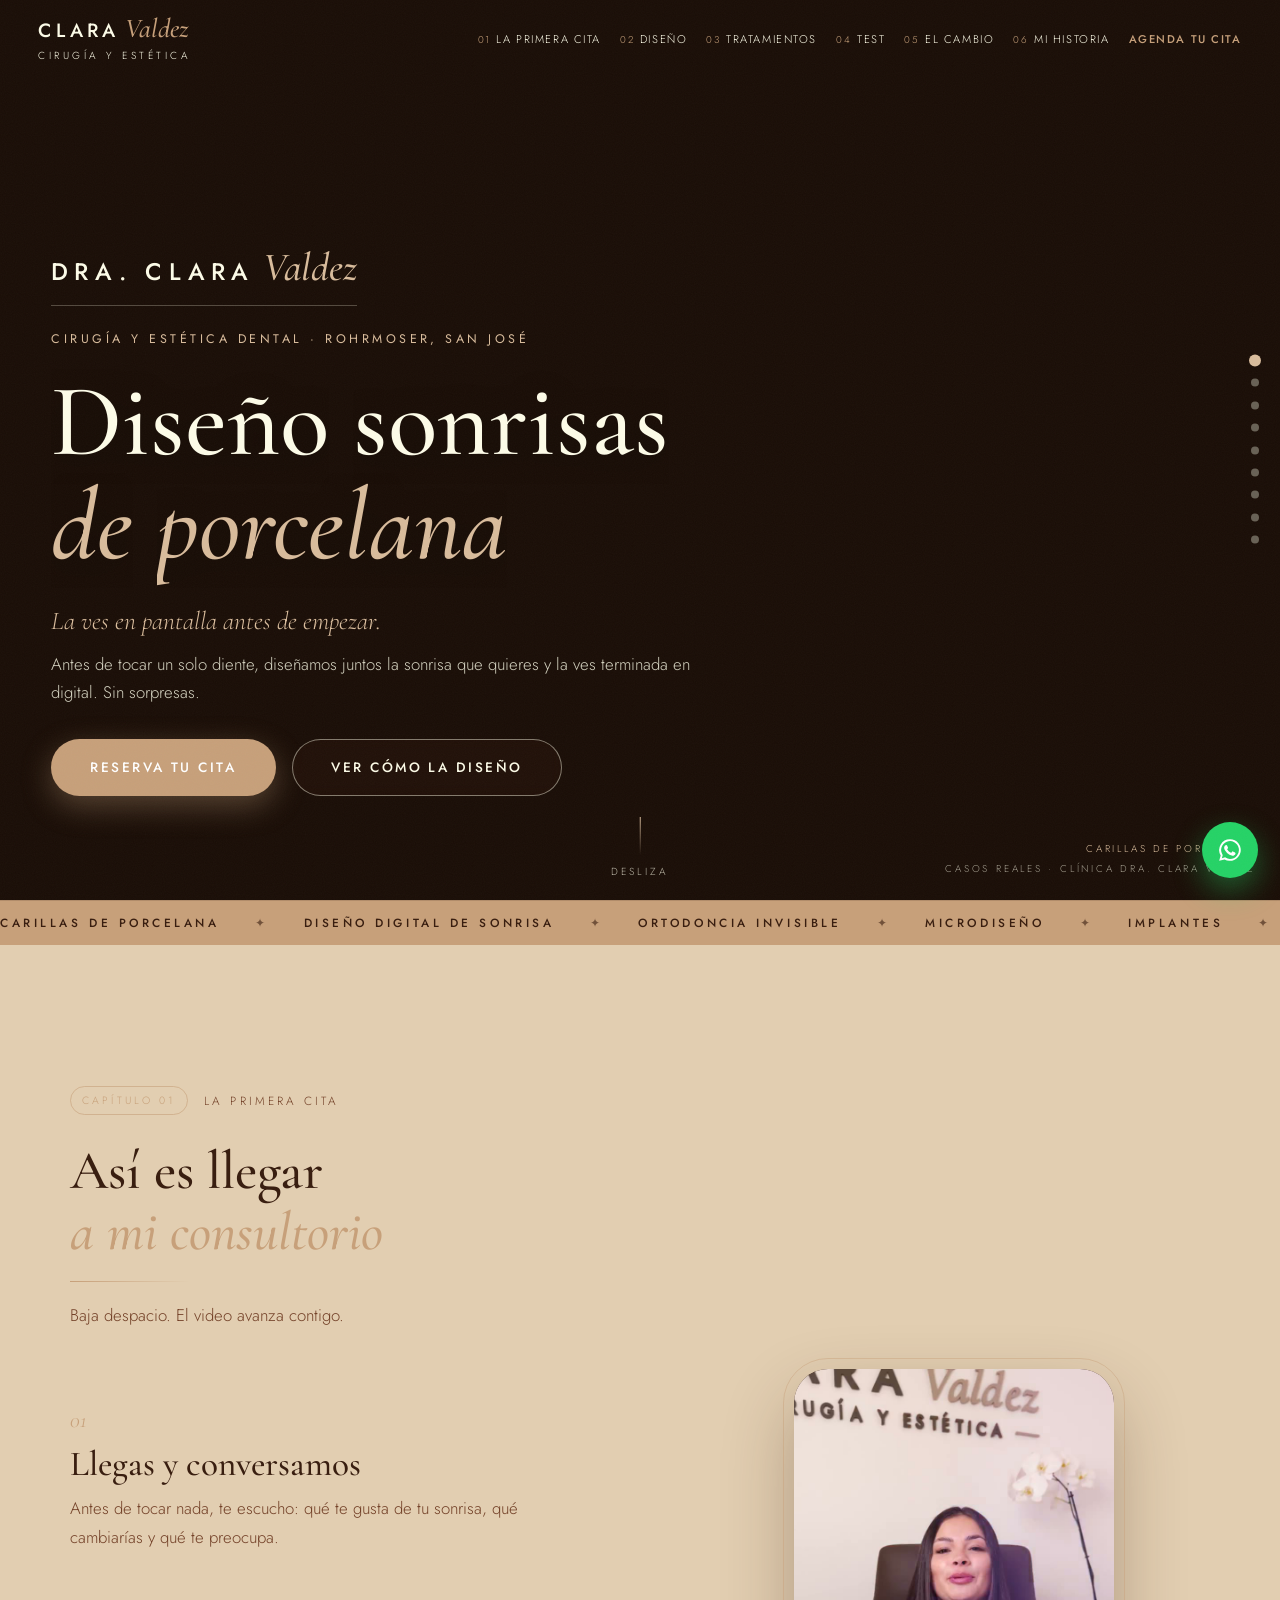
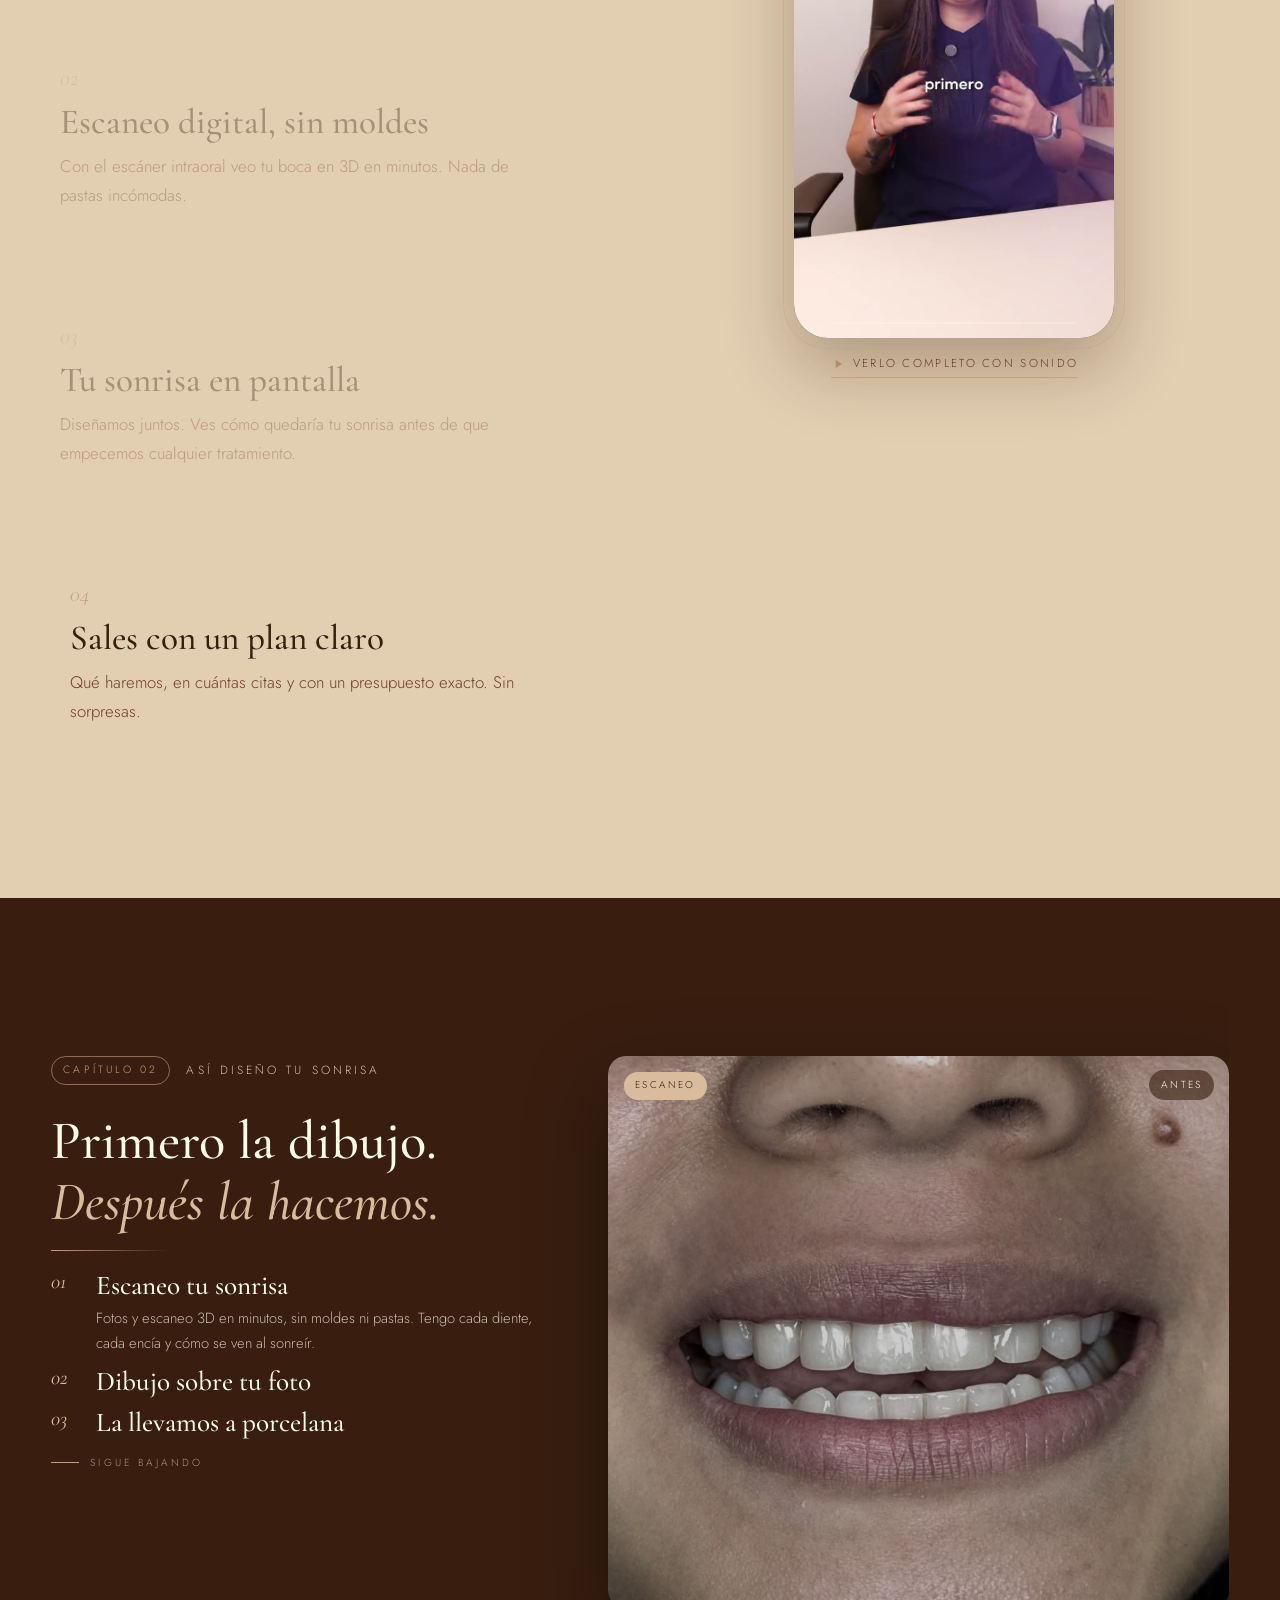
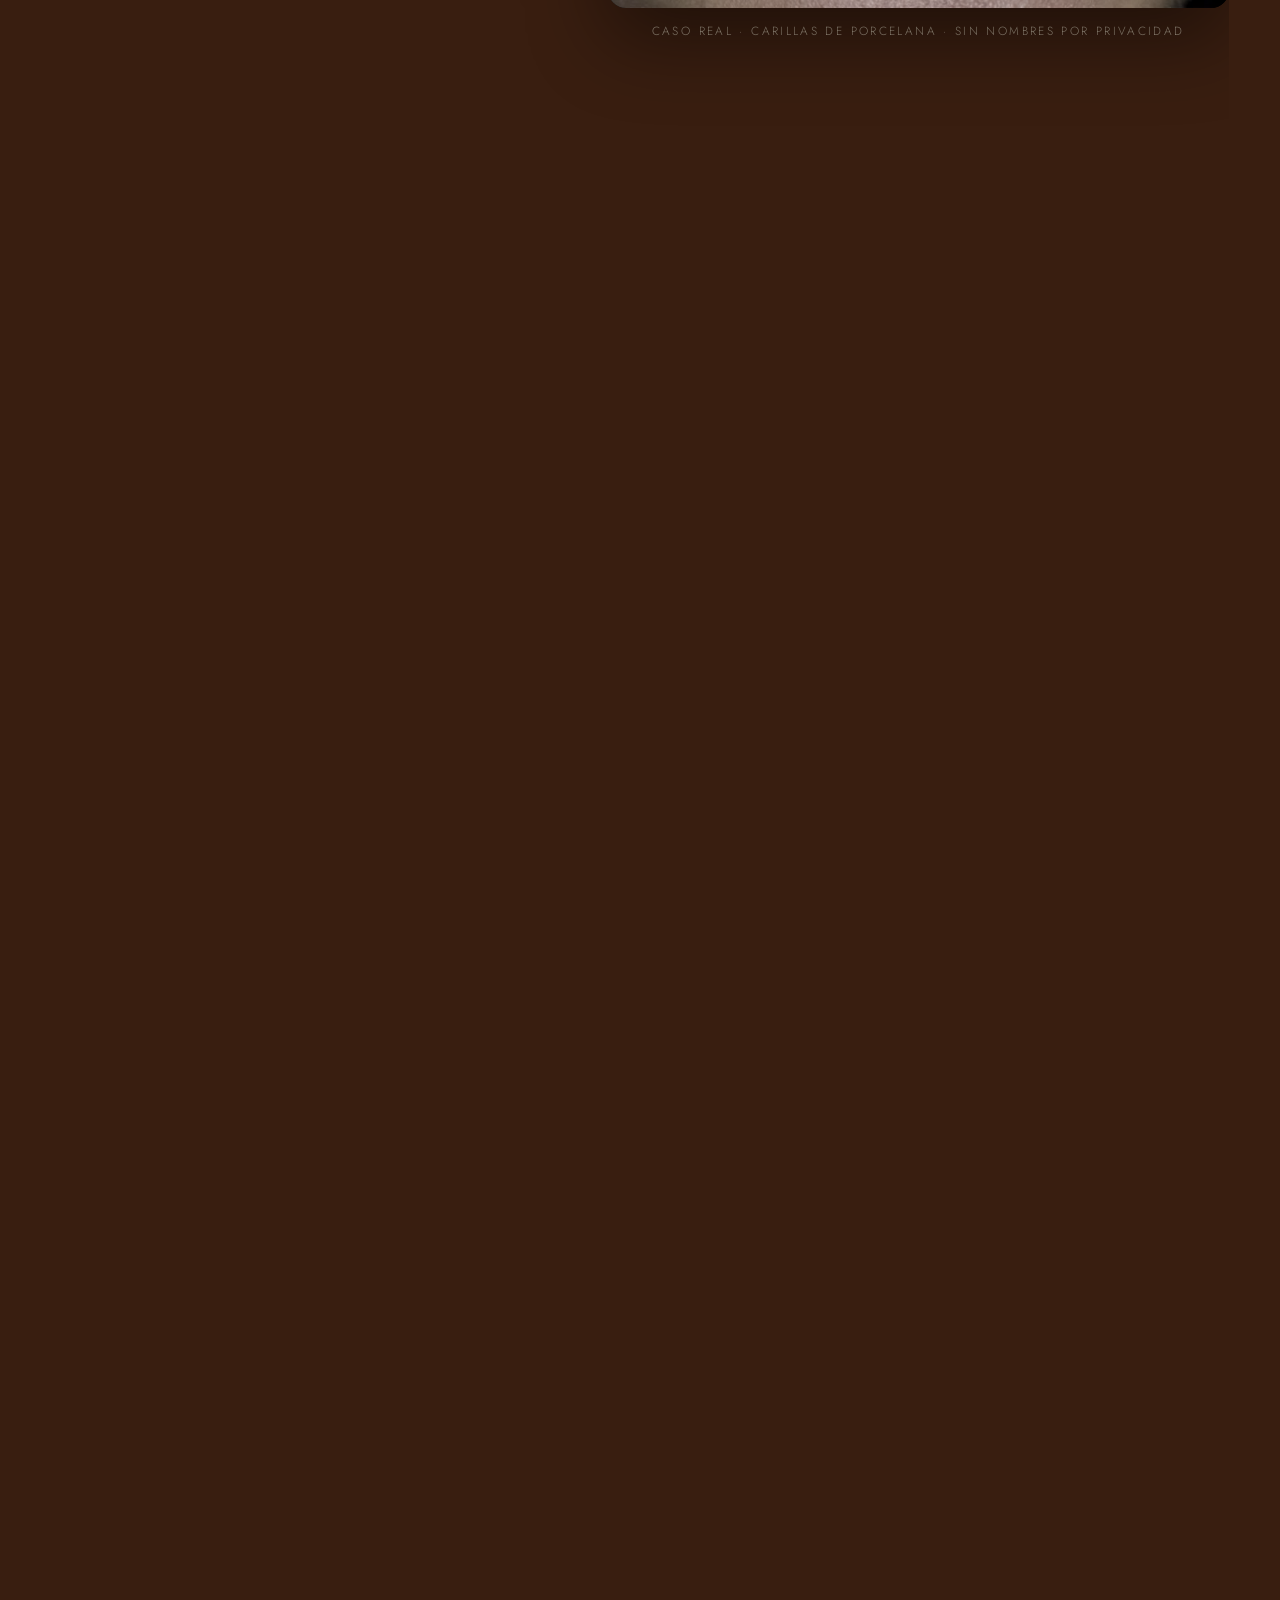
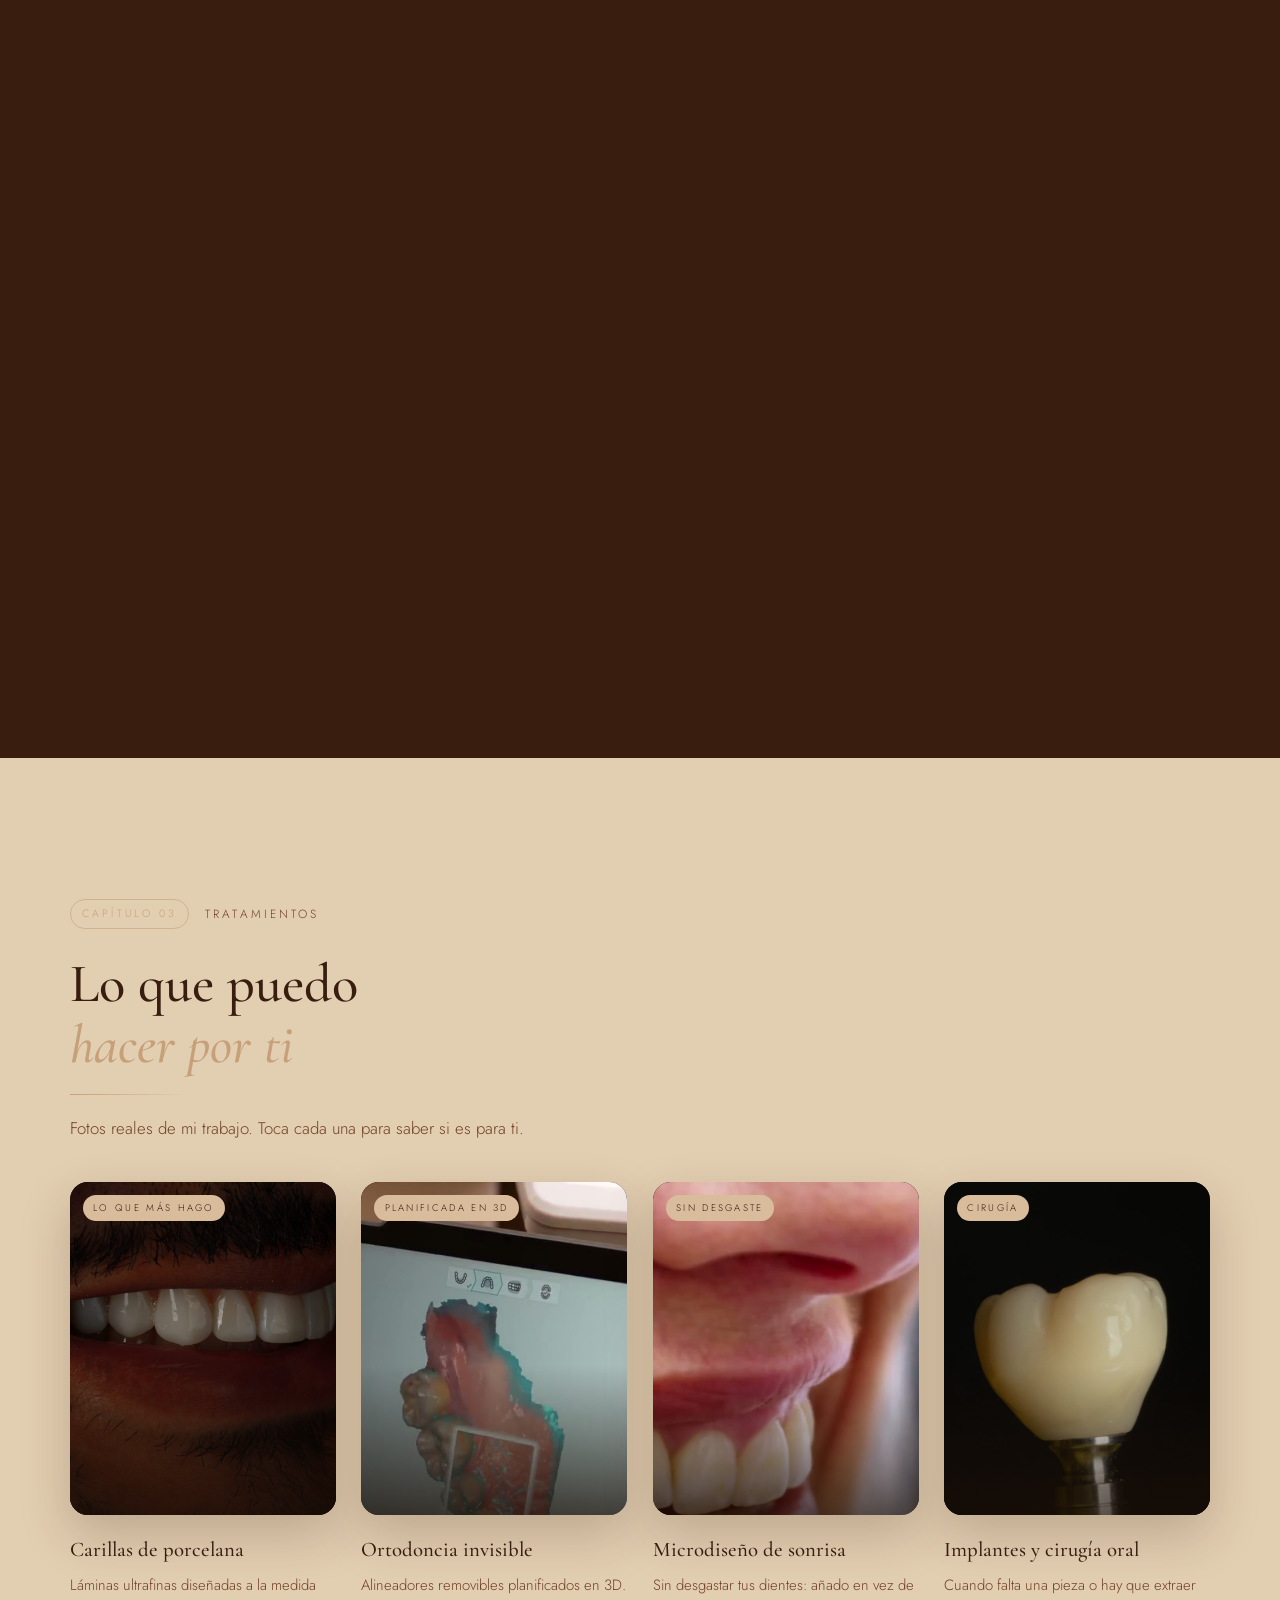
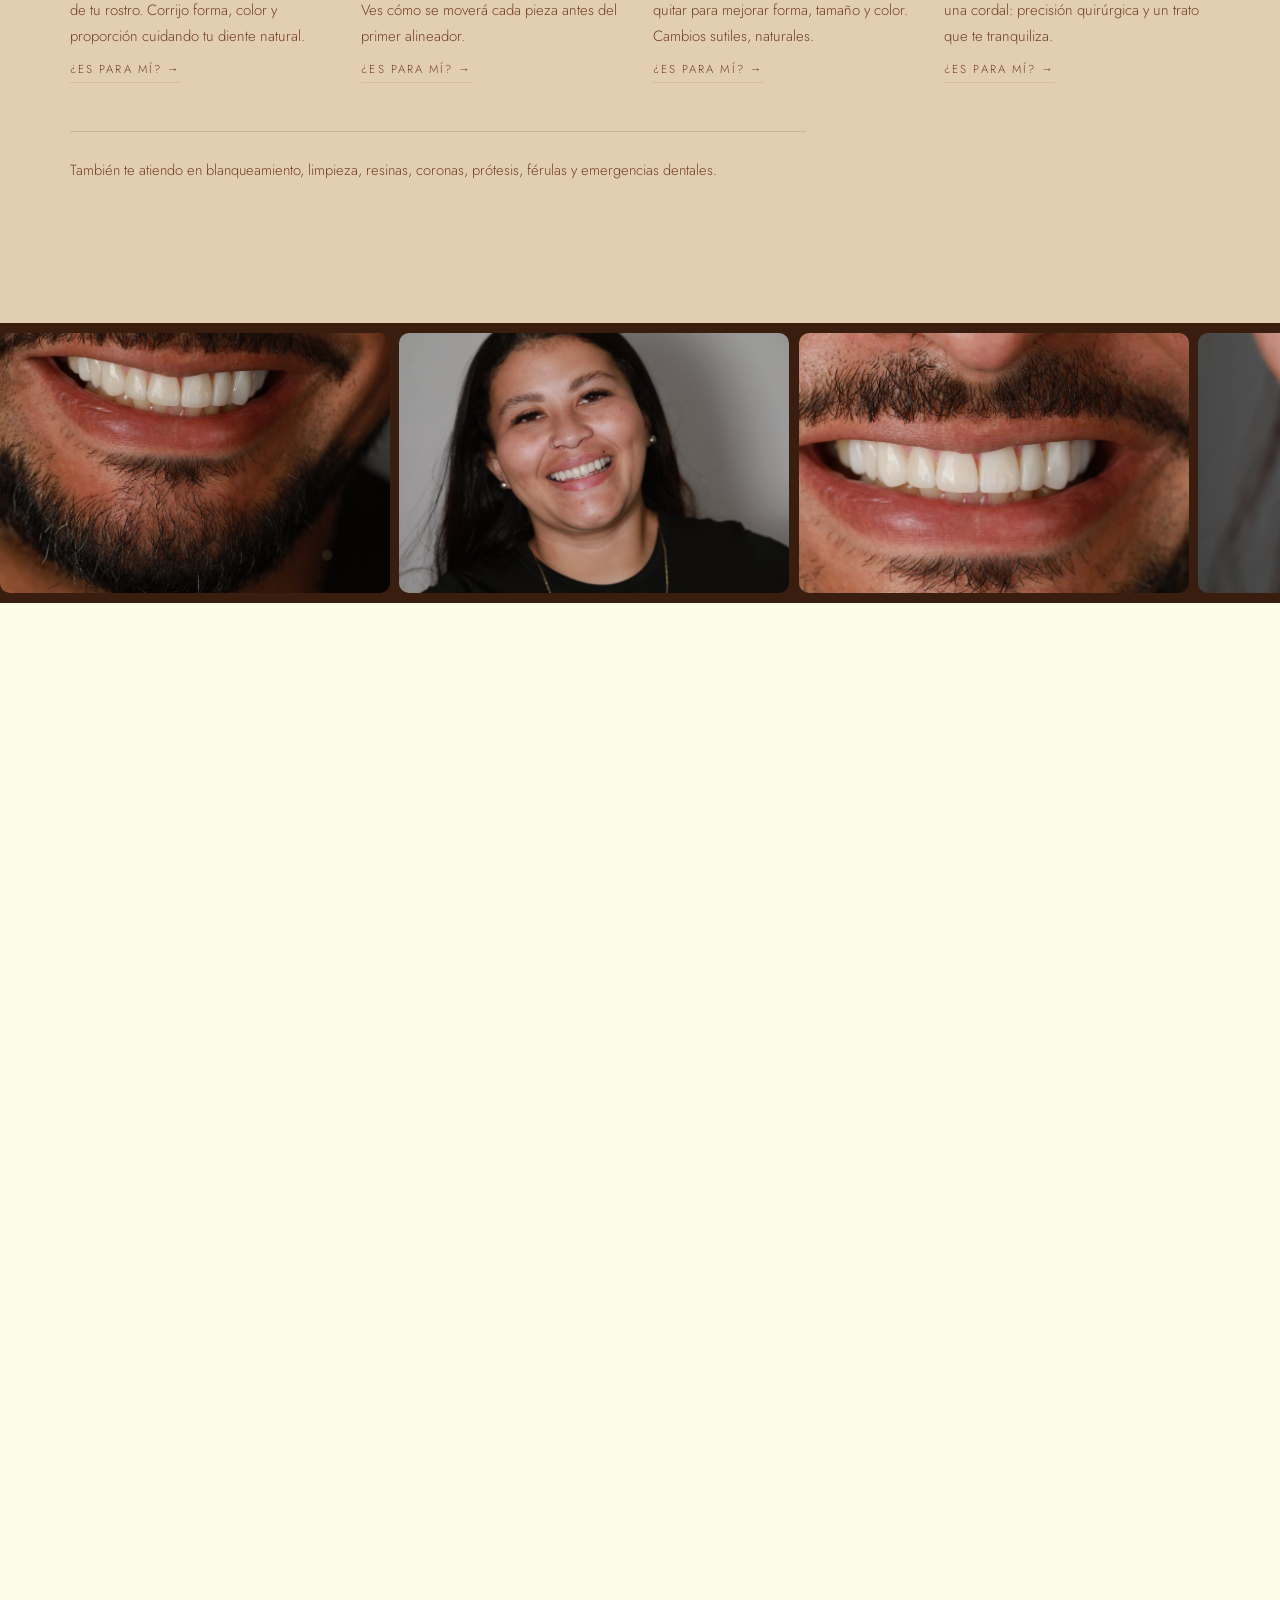
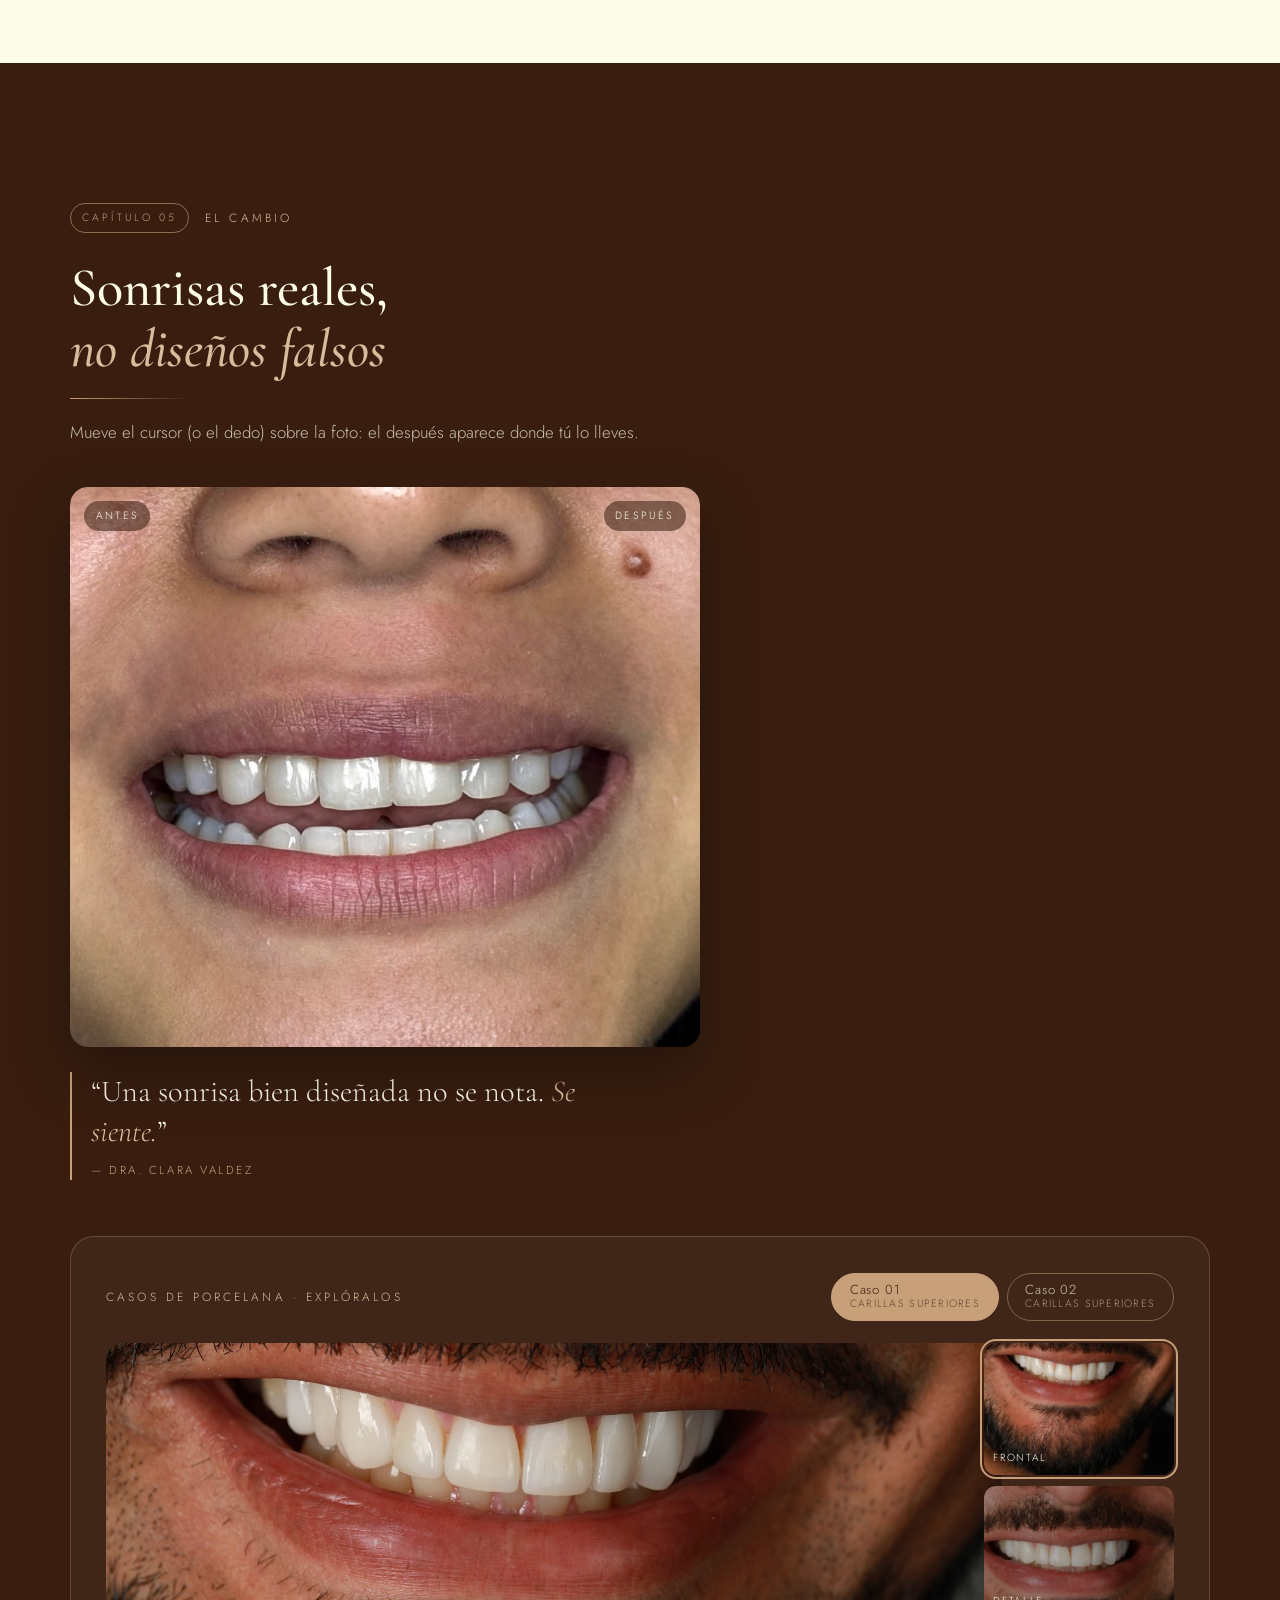
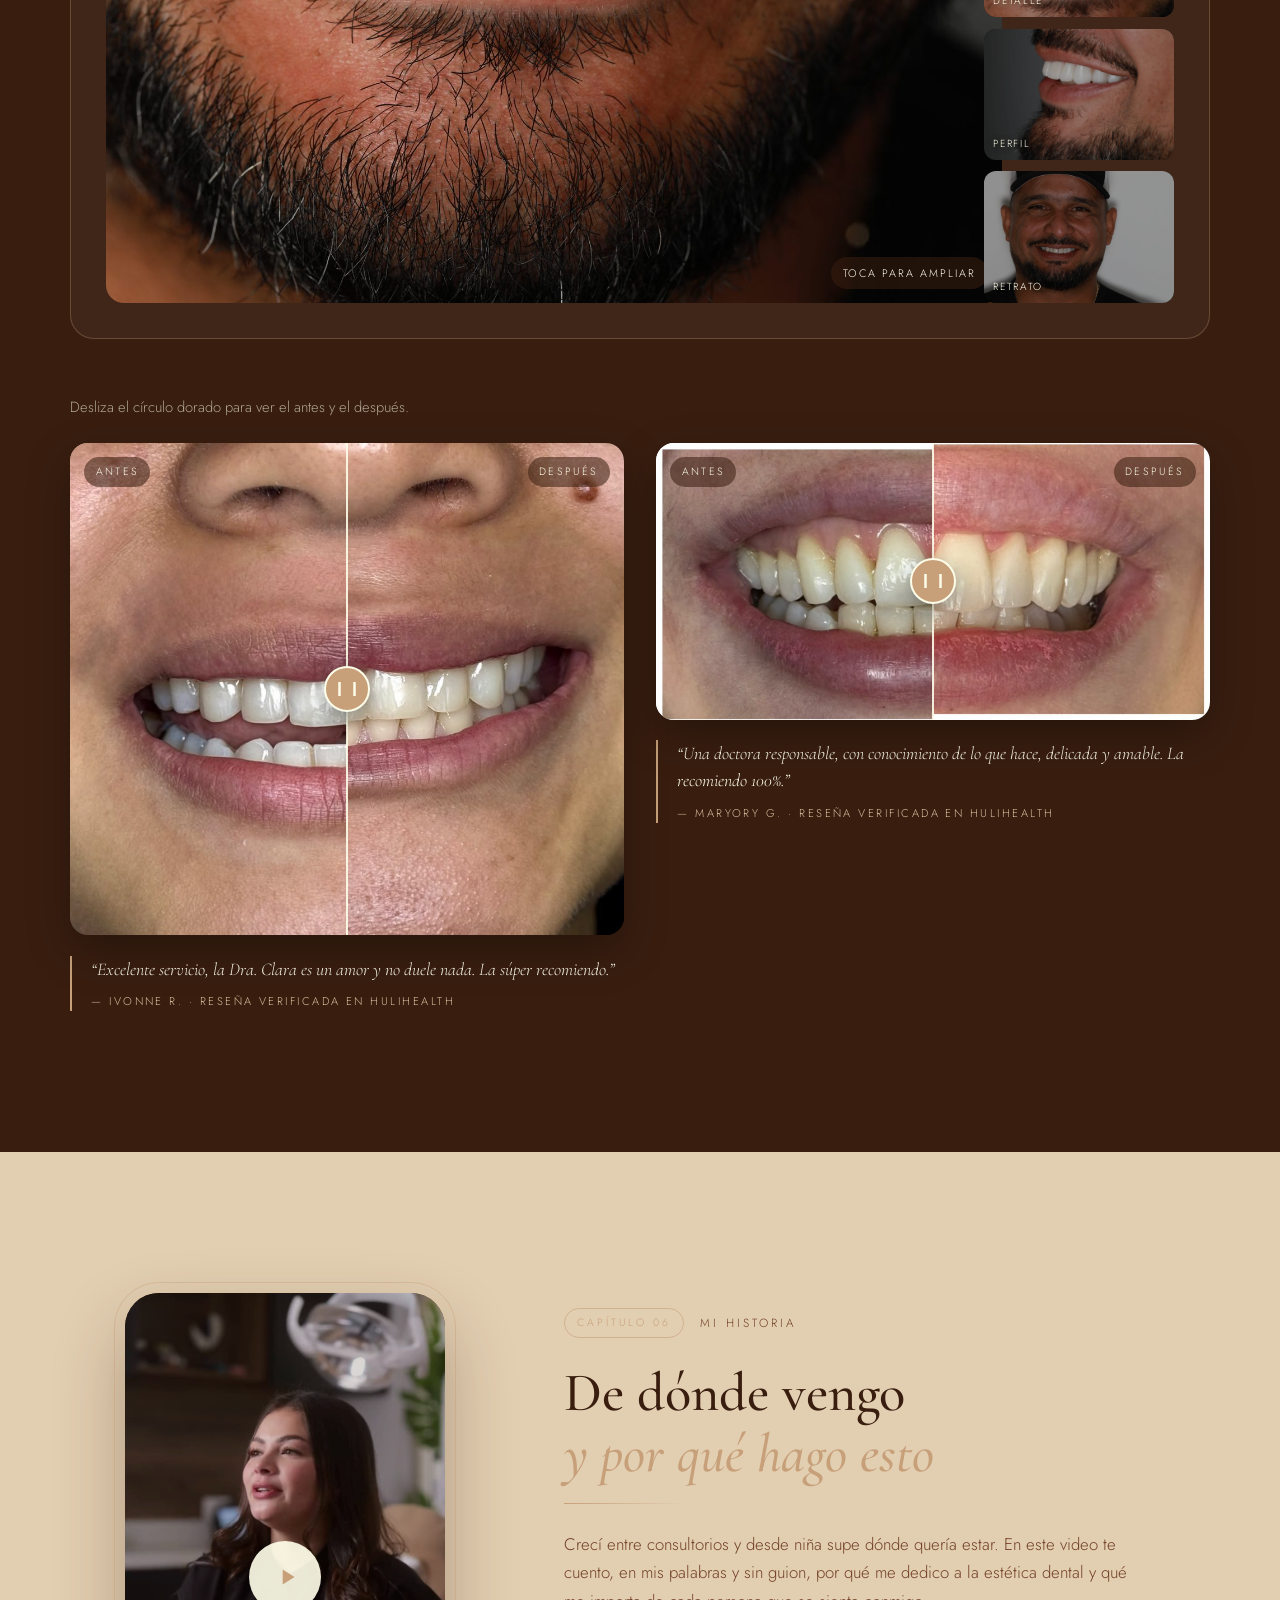
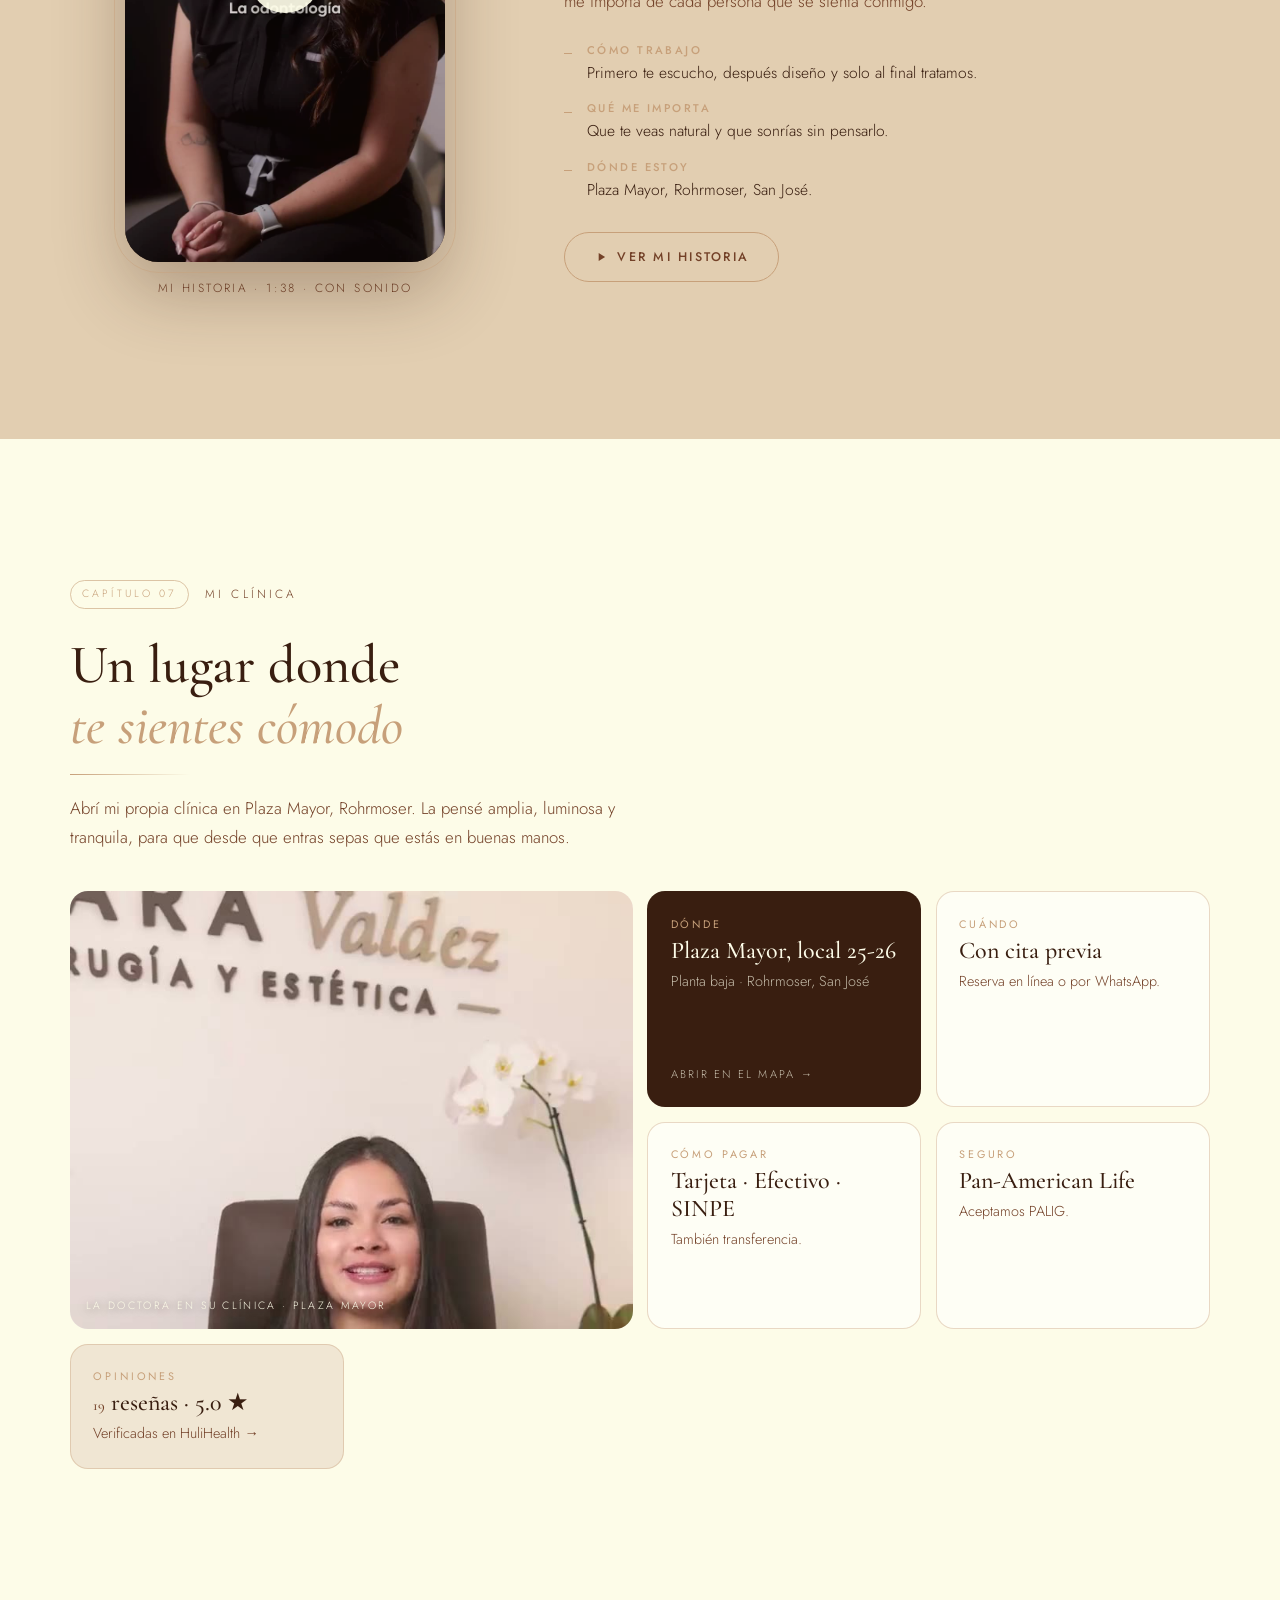
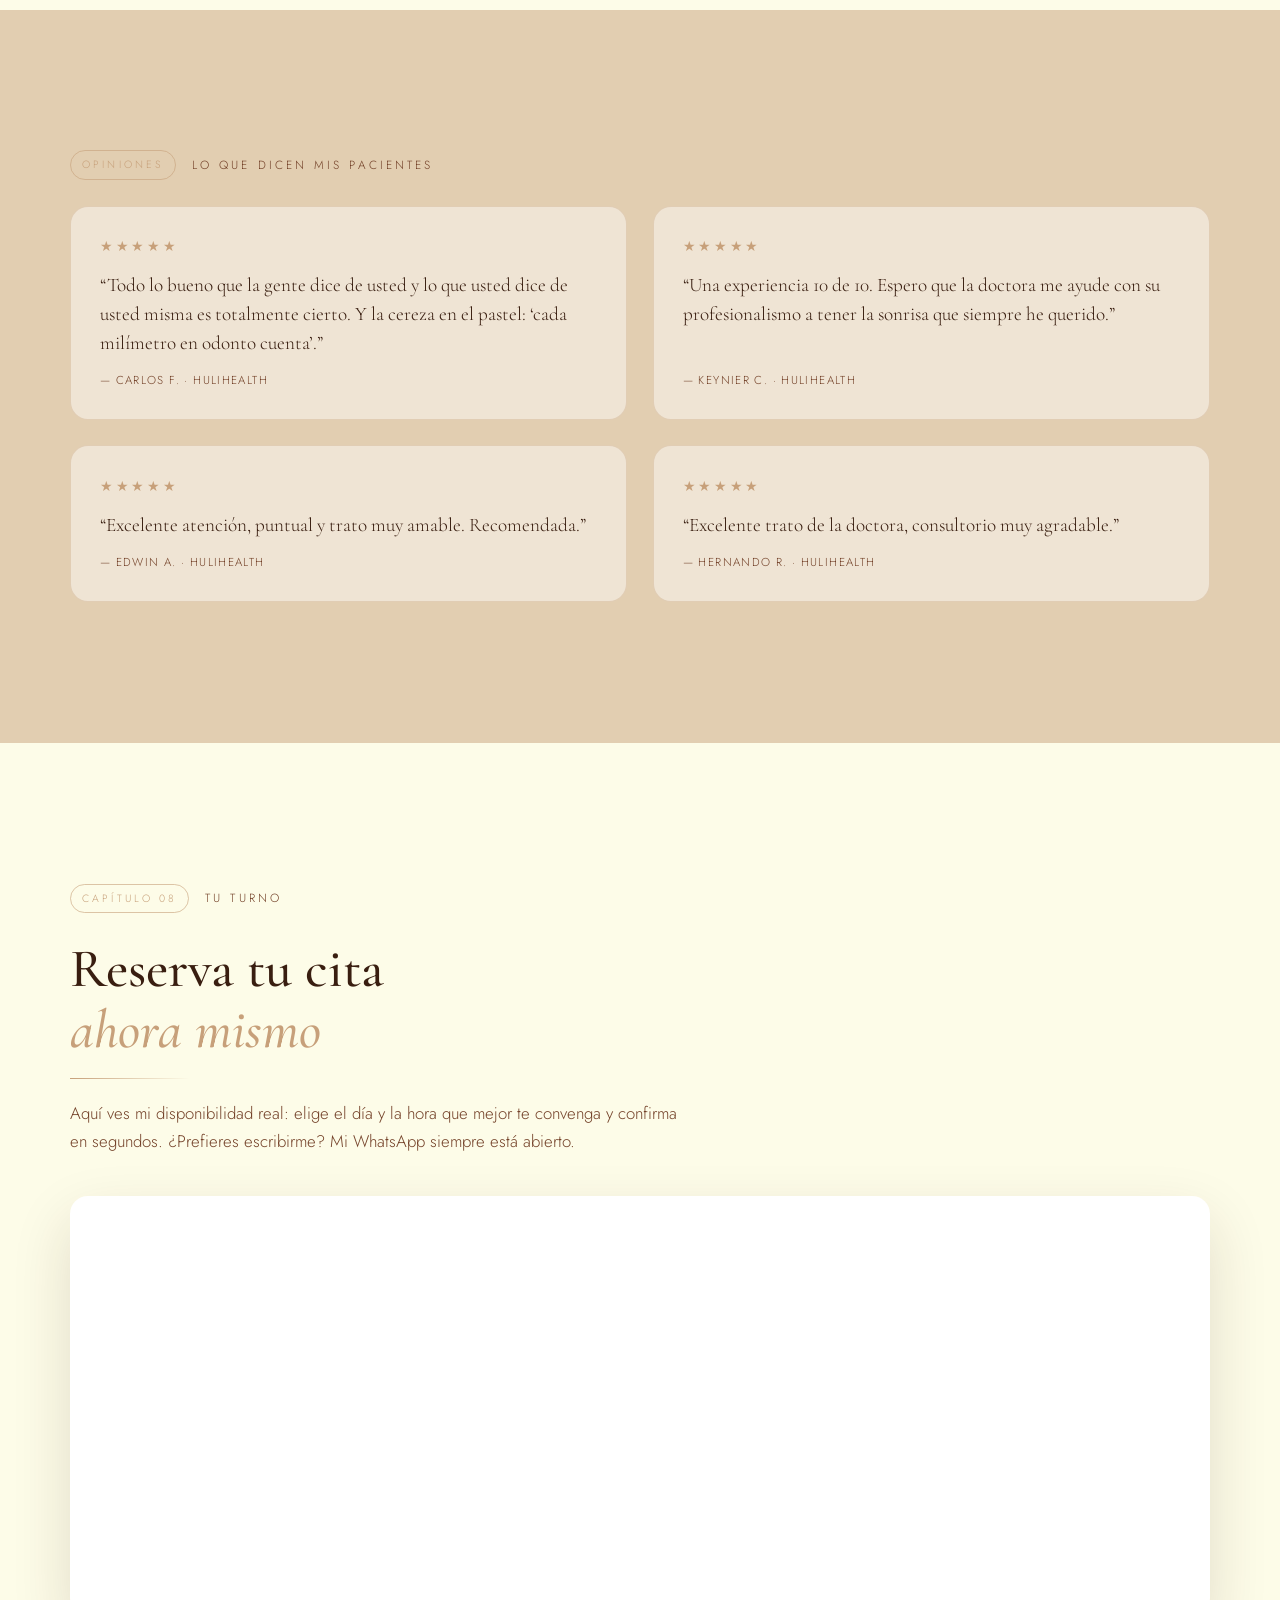
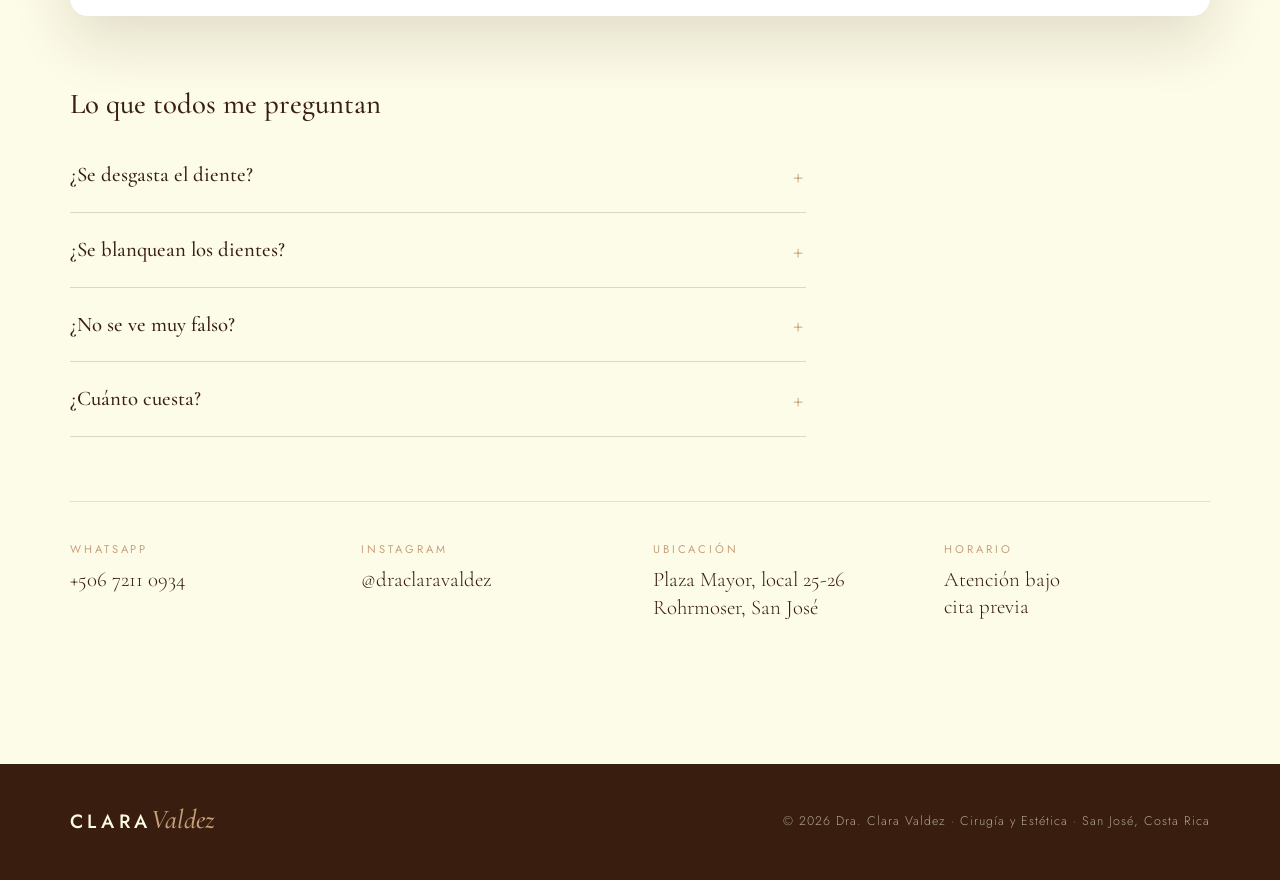
==== commit 6597f53f: "v3.2: material real en vez de dibujos — hero fotográfico, diseño dibujado sobre la foto real del cas" ====
--- a/nueva.html
+++ b/nueva.html
@@ -72,49 +72,29 @@
   </ol>
 
   <!-- ============ CAPÍTULO 0 · APERTURA ============ -->
-  <section class="hero" id="inicio">
-    <div class="hero__glow" aria-hidden="true"></div>
-    <div class="hero__inner">
-      <div class="hero__content">
-        <p class="hero__brand reveal"><span class="logo__name">DRA. CLARA</span><span class="logo__script">Valdez</span></p>
-        <p class="eyebrow eyebrow--light reveal">Cirugía y estética dental · Rohrmoser, San José</p>
-        <h1 class="hero__title" data-split>Diseño sonrisas<br><em>de porcelana</em></h1>
-        <div class="hero__lines" id="hero-lines" aria-live="polite">
-          <p>Primero la dibujo contigo.</p>
-          <p>La ves en pantalla antes de empezar.</p>
-          <p>Y solo entonces la hacemos.</p>
-        </div>
-        <p class="hero__sub reveal">Soy la Dra. Clara Valdez. Antes de tocar un solo diente, diseñamos juntos la sonrisa que quieres y la ves terminada en digital. Nada de sorpresas.</p>
-        <div class="hero__actions reveal">
-          <a href="#agenda" class="btn btn--gold btn--lg magnetic">Reserva tu cita</a>
-          <a href="#diseno" class="btn btn--ghost btn--lg magnetic">Ver cómo la diseño</a>
-        </div>
-      </div>
-      <figure class="hero__smile" id="hero-smile" aria-label="Silueta de una sonrisa diseñada">
-        <svg class="smile" viewBox="0 0 800 400" xmlns="http://www.w3.org/2000/svg" aria-hidden="true" focusable="false">
-  <defs>
-    <linearGradient id="hero-ivory" x1="0" y1="0" x2="0" y2="1"><stop offset="0" stop-color="#FFFEF4"/><stop offset="0.55" stop-color="#F7F1DC"/><stop offset="1" stop-color="#E9DCC2"/></linearGradient>
-    <linearGradient id="hero-sheen" x1="0" y1="0" x2="1" y2="0"><stop offset="0" stop-color="#fff" stop-opacity="0"/><stop offset="0.5" stop-color="#fff" stop-opacity="0.75"/><stop offset="1" stop-color="#fff" stop-opacity="0"/></linearGradient>
-    <clipPath id="hero-mouth"><path d="M86 214 C170 148 330 128 400 162 C470 128 630 148 714 214 C600 342 200 342 86 214 Z"/></clipPath>
-    <clipPath id="hero-teeth"><path d="M408.5 180.4 H462.5 Q469.5 180.4 469.5 187.4 V277.5 Q469.5 287.5 459.5 288.5 Q435.5 291.0 411.5 288.5 Q401.5 287.5 401.5 277.5 V187.4 Q401.5 180.4 408.5 180.4 Z"/><path d="M337.5 180.4 H391.5 Q398.5 180.4 398.5 187.4 V277.5 Q398.5 287.5 388.5 288.5 Q364.5 291.0 340.5 288.5 Q330.5 287.5 330.5 277.5 V187.4 Q330.5 180.4 337.5 180.4 Z"/><path d="M479.5 183.0 H519.5 Q526.5 183.0 526.5 190.0 V274.0 Q526.5 284.0 516.5 285.0 Q499.5 287.5 482.5 285.0 Q472.5 284.0 472.5 274.0 V190.0 Q472.5 183.0 479.5 183.0 Z"/><path d="M280.5 183.0 H320.5 Q327.5 183.0 327.5 190.0 V274.0 Q327.5 284.0 317.5 285.0 Q300.5 287.5 283.5 285.0 Q273.5 284.0 273.5 274.0 V190.0 Q273.5 183.0 280.5 183.0 Z"/><path d="M536.5 187.2 H572.5 Q579.5 187.2 579.5 194.2 V264.5 Q579.5 276.5 554.5 283.5 Q529.5 276.5 529.5 264.5 V194.2 Q529.5 187.2 536.5 187.2 Z"/><path d="M227.5 187.2 H263.5 Q270.5 187.2 270.5 194.2 V264.5 Q270.5 276.5 245.5 283.5 Q220.5 276.5 220.5 264.5 V194.2 Q220.5 187.2 227.5 187.2 Z"/><path d="M589.5 192.5 H619.5 Q626.5 192.5 626.5 199.5 V261.3 Q626.5 271.3 616.5 272.3 Q604.5 274.8 592.5 272.3 Q582.5 271.3 582.5 261.3 V199.5 Q582.5 192.5 589.5 192.5 Z"/><path d="M180.5 192.5 H210.5 Q217.5 192.5 217.5 199.5 V261.3 Q217.5 271.3 207.5 272.3 Q195.5 274.8 183.5 272.3 Q173.5 271.3 173.5 261.3 V199.5 Q173.5 192.5 180.5 192.5 Z"/><path d="M636.5 198.5 H660.5 Q667.5 198.5 667.5 205.5 V253.3 Q667.5 263.3 657.5 264.3 Q648.5 266.8 639.5 264.3 Q629.5 263.3 629.5 253.3 V205.5 Q629.5 198.5 636.5 198.5 Z"/><path d="M139.5 198.5 H163.5 Q170.5 198.5 170.5 205.5 V253.3 Q170.5 263.3 160.5 264.3 Q151.5 266.8 142.5 264.3 Q132.5 263.3 132.5 253.3 V205.5 Q132.5 198.5 139.5 198.5 Z"/><path d="M677.1 204.5 H693.9 Q700.5 204.5 700.5 211.1 V246.4 Q700.5 255.4 691.5 256.4 Q685.5 258.9 679.5 256.4 Q670.5 255.4 670.5 246.4 V211.1 Q670.5 204.5 677.1 204.5 Z"/><path d="M106.1 204.5 H122.9 Q129.5 204.5 129.5 211.1 V246.4 Q129.5 255.4 120.5 256.4 Q114.5 258.9 108.5 256.4 Q99.5 255.4 99.5 246.4 V211.1 Q99.5 204.5 106.1 204.5 Z"/></clipPath>
-  </defs>
-  <g class="smile__grid"><path d="M60 100 H740 M60 160 H740 M60 220 H740 M60 280 H740 M60 340 H740 M160 60 V360 M280 60 V360 M400 60 V360 M520 60 V360 M640 60 V360"/></g>
-  <g class="smile__teeth" clip-path="url(#hero-mouth)">
-    <g class="smile__lower"><path class="tl" pathLength="1" d="M408.5 297.8 H438.5 Q445.5 297.8 445.5 304.8 V321.8 Q445.5 331.8 435.5 332.8 Q423.5 335.3 411.5 332.8 Q401.5 331.8 401.5 321.8 V304.8 Q401.5 297.8 408.5 297.8 Z"/><path class="tl" pathLength="1" d="M361.5 297.8 H391.5 Q398.5 297.8 398.5 304.8 V321.8 Q398.5 331.8 388.5 332.8 Q376.5 335.3 364.5 332.8 Q354.5 331.8 354.5 321.8 V304.8 Q354.5 297.8 361.5 297.8 Z"/><path class="tl" pathLength="1" d="M455.5 296.1 H481.5 Q488.5 296.1 488.5 303.1 V320.1 Q488.5 330.1 478.5 331.1 Q468.5 333.6 458.5 331.1 Q448.5 330.1 448.5 320.1 V303.1 Q448.5 296.1 455.5 296.1 Z"/><path class="tl" pathLength="1" d="M318.5 296.1 H344.5 Q351.5 296.1 351.5 303.1 V320.1 Q351.5 330.1 341.5 331.1 Q331.5 333.6 321.5 331.1 Q311.5 330.1 311.5 320.1 V303.1 Q311.5 296.1 318.5 296.1 Z"/><path class="tl" pathLength="1" d="M498.5 292.8 H528.5 Q535.5 292.8 535.5 299.8 V316.8 Q535.5 326.8 525.5 327.8 Q513.5 330.3 501.5 327.8 Q491.5 326.8 491.5 316.8 V299.8 Q491.5 292.8 498.5 292.8 Z"/><path class="tl" pathLength="1" d="M271.5 292.8 H301.5 Q308.5 292.8 308.5 299.8 V316.8 Q308.5 326.8 298.5 327.8 Q286.5 330.3 274.5 327.8 Q264.5 326.8 264.5 316.8 V299.8 Q264.5 292.8 271.5 292.8 Z"/><path class="tl" pathLength="1" d="M545.5 288.2 H567.5 Q574.5 288.2 574.5 295.2 V312.2 Q574.5 322.2 564.5 323.2 Q556.5 325.7 548.5 323.2 Q538.5 322.2 538.5 312.2 V295.2 Q538.5 288.2 545.5 288.2 Z"/><path class="tl" pathLength="1" d="M232.5 288.2 H254.5 Q261.5 288.2 261.5 295.2 V312.2 Q261.5 322.2 251.5 323.2 Q243.5 325.7 235.5 323.2 Q225.5 322.2 225.5 312.2 V295.2 Q225.5 288.2 232.5 288.2 Z"/></g>
-    <g class="smile__upper" style="--ivory:url(#hero-ivory)"><path class="t t-0 sr" pathLength="1" d="M408.5 180.4 H462.5 Q469.5 180.4 469.5 187.4 V277.5 Q469.5 287.5 459.5 288.5 Q435.5 291.0 411.5 288.5 Q401.5 287.5 401.5 277.5 V187.4 Q401.5 180.4 408.5 180.4 Z"/><path class="t t-0 sl" pathLength="1" d="M337.5 180.4 H391.5 Q398.5 180.4 398.5 187.4 V277.5 Q398.5 287.5 388.5 288.5 Q364.5 291.0 340.5 288.5 Q330.5 287.5 330.5 277.5 V187.4 Q330.5 180.4 337.5 180.4 Z"/><path class="t t-1 sr" pathLength="1" d="M479.5 183.0 H519.5 Q526.5 183.0 526.5 190.0 V274.0 Q526.5 284.0 516.5 285.0 Q499.5 287.5 482.5 285.0 Q472.5 284.0 472.5 274.0 V190.0 Q472.5 183.0 479.5 183.0 Z"/><path class="t t-1 sl" pathLength="1" d="M280.5 183.0 H320.5 Q327.5 183.0 327.5 190.0 V274.0 Q327.5 284.0 317.5 285.0 Q300.5 287.5 283.5 285.0 Q273.5 284.0 273.5 274.0 V190.0 Q273.5 183.0 280.5 183.0 Z"/><path class="t t-2 sr" pathLength="1" d="M536.5 187.2 H572.5 Q579.5 187.2 579.5 194.2 V264.5 Q579.5 276.5 554.5 283.5 Q529.5 276.5 529.5 264.5 V194.2 Q529.5 187.2 536.5 187.2 Z"/><path class="t t-2 sl" pathLength="1" d="M227.5 187.2 H263.5 Q270.5 187.2 270.5 194.2 V264.5 Q270.5 276.5 245.5 283.5 Q220.5 276.5 220.5 264.5 V194.2 Q220.5 187.2 227.5 187.2 Z"/><path class="t t-3 sr" pathLength="1" d="M589.5 192.5 H619.5 Q626.5 192.5 626.5 199.5 V261.3 Q626.5 271.3 616.5 272.3 Q604.5 274.8 592.5 272.3 Q582.5 271.3 582.5 261.3 V199.5 Q582.5 192.5 589.5 192.5 Z"/><path class="t t-3 sl" pathLength="1" d="M180.5 192.5 H210.5 Q217.5 192.5 217.5 199.5 V261.3 Q217.5 271.3 207.5 272.3 Q195.5 274.8 183.5 272.3 Q173.5 271.3 173.5 261.3 V199.5 Q173.5 192.5 180.5 192.5 Z"/><path class="t t-4 sr" pathLength="1" d="M636.5 198.5 H660.5 Q667.5 198.5 667.5 205.5 V253.3 Q667.5 263.3 657.5 264.3 Q648.5 266.8 639.5 264.3 Q629.5 263.3 629.5 253.3 V205.5 Q629.5 198.5 636.5 198.5 Z"/><path class="t t-4 sl" pathLength="1" d="M139.5 198.5 H163.5 Q170.5 198.5 170.5 205.5 V253.3 Q170.5 263.3 160.5 264.3 Q151.5 266.8 142.5 264.3 Q132.5 263.3 132.5 253.3 V205.5 Q132.5 198.5 139.5 198.5 Z"/><path class="t t-5 sr" pathLength="1" d="M677.1 204.5 H693.9 Q700.5 204.5 700.5 211.1 V246.4 Q700.5 255.4 691.5 256.4 Q685.5 258.9 679.5 256.4 Q670.5 255.4 670.5 246.4 V211.1 Q670.5 204.5 677.1 204.5 Z"/><path class="t t-5 sl" pathLength="1" d="M106.1 204.5 H122.9 Q129.5 204.5 129.5 211.1 V246.4 Q129.5 255.4 120.5 256.4 Q114.5 258.9 108.5 256.4 Q99.5 255.4 99.5 246.4 V211.1 Q99.5 204.5 106.1 204.5 Z"/></g>
-    <g class="smile__sheen" clip-path="url(#hero-teeth)"><rect class="sheen" x="-200" y="150" width="160" height="160" fill="url(#hero-sheen)" transform="skewX(-20)"/></g>
-  </g>
-  <g class="smile__guides"><path class="g-mid" pathLength="1" d="M400 120 V320"/><path class="g-curve" pathLength="1" d="M130 232 Q400 320 670 232"/><path class="g-gum" pathLength="1" d="M130 206 Q400 150 670 206"/></g>
-  <path class="smile__lip smile__lip--o" pathLength="1" d="M96 206 C176 134 332 112 400 146 C468 112 624 134 704 206"/>
-  <path class="smile__lip smile__lip--o" pathLength="1" d="M96 222 C200 356 600 356 704 222"/>
-  <path class="smile__lip smile__lip--u" pathLength="1" d="M86 214 C170 148 330 128 400 162 C470 128 630 148 714 214"/>
-  <path class="smile__lip smile__lip--l" pathLength="1" d="M86 214 C200 342 600 342 714 214"/>
-  <g class="smile__implant"><path class="imp-screw" pathLength="1" d="M300 186 V140 M292 150 H308 M292 160 H308 M292 170 H308 M292 180 H308"/><path class="imp-ghost" d="M278 184 H322 V232 Q322 248 300 250 Q278 248 278 232 Z"/></g>
-  <line class="smile__scan" x1="60" x2="740" y1="120" y2="120"/>
-</svg>
-        <figcaption><span>Boceto digital</span><span>Porcelana</span></figcaption>
-      </figure>
-    </div>
+  <section class="hero hero--photo" id="inicio">
+    <div class="hero__slides" aria-hidden="true">
+      <img class="hero__slide" src="assets/img/porcelana-f-macro.jpg" alt="">
+      <img class="hero__slide" src="assets/img/porcelana-m-retrato.jpg" alt="">
+      <img class="hero__slide" src="assets/img/porcelana-m-frontal.jpg" alt="">
+    </div>
+    <div class="hero__shade"></div>
+    <div class="hero__content">
+      <p class="hero__brand reveal"><span class="logo__name">DRA. CLARA</span><span class="logo__script">Valdez</span></p>
+      <p class="eyebrow eyebrow--light reveal">Cirugía y estética dental · Rohrmoser, San José</p>
+      <h1 class="hero__title" data-split>Diseño sonrisas<br><em>de porcelana</em></h1>
+      <div class="hero__lines" id="hero-lines" aria-live="polite">
+        <p>Primero la dibujo contigo.</p>
+        <p>La ves en pantalla antes de empezar.</p>
+        <p>Y solo entonces la hacemos.</p>
+      </div>
+      <p class="hero__sub reveal">Antes de tocar un solo diente, diseñamos juntos la sonrisa que quieres y la ves terminada en digital. Sin sorpresas.</p>
+      <div class="hero__actions reveal">
+        <a href="#agenda" class="btn btn--gold btn--lg magnetic">Reserva tu cita</a>
+        <a href="#diseno" class="btn btn--ghost btn--lg magnetic">Ver cómo la diseño</a>
+      </div>
+    </div>
+    <p class="hero__caption" aria-hidden="true"><span>Carillas de porcelana</span><span>Casos reales · Clínica Dra. Clara Valdez</span></p>
     <a href="#primera-cita" class="hero__scroll" aria-label="Bajar al capítulo 1"><span></span>Desliza</a>
   </section>
 
@@ -182,37 +162,33 @@
           <p class="chapter__label chapter__label--light"><i>Capítulo 02</i>Así diseño tu sonrisa</p>
           <h2 class="section__title">Primero la dibujo.<br><em>Después la hacemos.</em></h2>
           <ol class="design__steps" id="design-steps">
-            <li class="is-on" data-step="0"><b>01</b><h3>Escaneo tu boca en 3D</h3><p>Sin moldes ni pastas. En minutos tengo cada diente, cada encía y cómo se ven al sonreír.</p></li>
-            <li data-step="1"><b>02</b><h3>Dibujo diente por diente</h3><p>Proporción, línea media, curva de la sonrisa. Lo ajustamos juntos en pantalla hasta que digas “esa es”.</p></li>
-            <li data-step="2"><b>03</b><h3>La llevamos a porcelana</h3><p>Láminas ultrafinas hechas a tu medida, con el color y la textura de un diente natural. Nadie nota que están. Tú sí.</p></li>
+            <li class="is-on" data-step="0"><b>01</b><h3>Escaneo tu sonrisa</h3><p>Fotos y escaneo 3D en minutos, sin moldes ni pastas. Tengo cada diente, cada encía y cómo se ven al sonreír.</p></li>
+            <li data-step="1"><b>02</b><h3>Dibujo sobre tu foto</h3><p>Línea media, curva de la sonrisa, proporción de cada pieza. Lo ajustamos juntos en pantalla hasta que digas “esa es”.</p></li>
+            <li data-step="2"><b>03</b><h3>La llevamos a porcelana</h3><p>Láminas ultrafinas hechas a tu medida, con el color y la textura de un diente natural. Este es un caso real de mi clínica.</p></li>
           </ol>
           <p class="design__hint" id="design-hint"><span></span>Sigue bajando</p>
         </div>
         <figure class="design__fig">
           <div class="design__frame" id="design-smile" data-phase="0">
-            <svg class="smile" viewBox="0 0 800 400" xmlns="http://www.w3.org/2000/svg" aria-hidden="true" focusable="false">
-  <defs>
-    <linearGradient id="design-ivory" x1="0" y1="0" x2="0" y2="1"><stop offset="0" stop-color="#FFFEF4"/><stop offset="0.55" stop-color="#F7F1DC"/><stop offset="1" stop-color="#E9DCC2"/></linearGradient>
-    <linearGradient id="design-sheen" x1="0" y1="0" x2="1" y2="0"><stop offset="0" stop-color="#fff" stop-opacity="0"/><stop offset="0.5" stop-color="#fff" stop-opacity="0.75"/><stop offset="1" stop-color="#fff" stop-opacity="0"/></linearGradient>
-    <clipPath id="design-mouth"><path d="M86 214 C170 148 330 128 400 162 C470 128 630 148 714 214 C600 342 200 342 86 214 Z"/></clipPath>
-    <clipPath id="design-teeth"><path d="M408.5 180.4 H462.5 Q469.5 180.4 469.5 187.4 V277.5 Q469.5 287.5 459.5 288.5 Q435.5 291.0 411.5 288.5 Q401.5 287.5 401.5 277.5 V187.4 Q401.5 180.4 408.5 180.4 Z"/><path d="M337.5 180.4 H391.5 Q398.5 180.4 398.5 187.4 V277.5 Q398.5 287.5 388.5 288.5 Q364.5 291.0 340.5 288.5 Q330.5 287.5 330.5 277.5 V187.4 Q330.5 180.4 337.5 180.4 Z"/><path d="M479.5 183.0 H519.5 Q526.5 183.0 526.5 190.0 V274.0 Q526.5 284.0 516.5 285.0 Q499.5 287.5 482.5 285.0 Q472.5 284.0 472.5 274.0 V190.0 Q472.5 183.0 479.5 183.0 Z"/><path d="M280.5 183.0 H320.5 Q327.5 183.0 327.5 190.0 V274.0 Q327.5 284.0 317.5 285.0 Q300.5 287.5 283.5 285.0 Q273.5 284.0 273.5 274.0 V190.0 Q273.5 183.0 280.5 183.0 Z"/><path d="M536.5 187.2 H572.5 Q579.5 187.2 579.5 194.2 V264.5 Q579.5 276.5 554.5 283.5 Q529.5 276.5 529.5 264.5 V194.2 Q529.5 187.2 536.5 187.2 Z"/><path d="M227.5 187.2 H263.5 Q270.5 187.2 270.5 194.2 V264.5 Q270.5 276.5 245.5 283.5 Q220.5 276.5 220.5 264.5 V194.2 Q220.5 187.2 227.5 187.2 Z"/><path d="M589.5 192.5 H619.5 Q626.5 192.5 626.5 199.5 V261.3 Q626.5 271.3 616.5 272.3 Q604.5 274.8 592.5 272.3 Q582.5 271.3 582.5 261.3 V199.5 Q582.5 192.5 589.5 192.5 Z"/><path d="M180.5 192.5 H210.5 Q217.5 192.5 217.5 199.5 V261.3 Q217.5 271.3 207.5 272.3 Q195.5 274.8 183.5 272.3 Q173.5 271.3 173.5 261.3 V199.5 Q173.5 192.5 180.5 192.5 Z"/><path d="M636.5 198.5 H660.5 Q667.5 198.5 667.5 205.5 V253.3 Q667.5 263.3 657.5 264.3 Q648.5 266.8 639.5 264.3 Q629.5 263.3 629.5 253.3 V205.5 Q629.5 198.5 636.5 198.5 Z"/><path d="M139.5 198.5 H163.5 Q170.5 198.5 170.5 205.5 V253.3 Q170.5 263.3 160.5 264.3 Q151.5 266.8 142.5 264.3 Q132.5 263.3 132.5 253.3 V205.5 Q132.5 198.5 139.5 198.5 Z"/><path d="M677.1 204.5 H693.9 Q700.5 204.5 700.5 211.1 V246.4 Q700.5 255.4 691.5 256.4 Q685.5 258.9 679.5 256.4 Q670.5 255.4 670.5 246.4 V211.1 Q670.5 204.5 677.1 204.5 Z"/><path d="M106.1 204.5 H122.9 Q129.5 204.5 129.5 211.1 V246.4 Q129.5 255.4 120.5 256.4 Q114.5 258.9 108.5 256.4 Q99.5 255.4 99.5 246.4 V211.1 Q99.5 204.5 106.1 204.5 Z"/></clipPath>
-  </defs>
-  <g class="smile__grid"><path d="M60 100 H740 M60 160 H740 M60 220 H740 M60 280 H740 M60 340 H740 M160 60 V360 M280 60 V360 M400 60 V360 M520 60 V360 M640 60 V360"/></g>
-  <g class="smile__teeth" clip-path="url(#design-mouth)">
-    <g class="smile__lower"><path class="tl" pathLength="1" d="M408.5 297.8 H438.5 Q445.5 297.8 445.5 304.8 V321.8 Q445.5 331.8 435.5 332.8 Q423.5 335.3 411.5 332.8 Q401.5 331.8 401.5 321.8 V304.8 Q401.5 297.8 408.5 297.8 Z"/><path class="tl" pathLength="1" d="M361.5 297.8 H391.5 Q398.5 297.8 398.5 304.8 V321.8 Q398.5 331.8 388.5 332.8 Q376.5 335.3 364.5 332.8 Q354.5 331.8 354.5 321.8 V304.8 Q354.5 297.8 361.5 297.8 Z"/><path class="tl" pathLength="1" d="M455.5 296.1 H481.5 Q488.5 296.1 488.5 303.1 V320.1 Q488.5 330.1 478.5 331.1 Q468.5 333.6 458.5 331.1 Q448.5 330.1 448.5 320.1 V303.1 Q448.5 296.1 455.5 296.1 Z"/><path class="tl" pathLength="1" d="M318.5 296.1 H344.5 Q351.5 296.1 351.5 303.1 V320.1 Q351.5 330.1 341.5 331.1 Q331.5 333.6 321.5 331.1 Q311.5 330.1 311.5 320.1 V303.1 Q311.5 296.1 318.5 296.1 Z"/><path class="tl" pathLength="1" d="M498.5 292.8 H528.5 Q535.5 292.8 535.5 299.8 V316.8 Q535.5 326.8 525.5 327.8 Q513.5 330.3 501.5 327.8 Q491.5 326.8 491.5 316.8 V299.8 Q491.5 292.8 498.5 292.8 Z"/><path class="tl" pathLength="1" d="M271.5 292.8 H301.5 Q308.5 292.8 308.5 299.8 V316.8 Q308.5 326.8 298.5 327.8 Q286.5 330.3 274.5 327.8 Q264.5 326.8 264.5 316.8 V299.8 Q264.5 292.8 271.5 292.8 Z"/><path class="tl" pathLength="1" d="M545.5 288.2 H567.5 Q574.5 288.2 574.5 295.2 V312.2 Q574.5 322.2 564.5 323.2 Q556.5 325.7 548.5 323.2 Q538.5 322.2 538.5 312.2 V295.2 Q538.5 288.2 545.5 288.2 Z"/><path class="tl" pathLength="1" d="M232.5 288.2 H254.5 Q261.5 288.2 261.5 295.2 V312.2 Q261.5 322.2 251.5 323.2 Q243.5 325.7 235.5 323.2 Q225.5 322.2 225.5 312.2 V295.2 Q225.5 288.2 232.5 288.2 Z"/></g>
-    <g class="smile__upper" style="--ivory:url(#design-ivory)"><path class="t t-0 sr" pathLength="1" d="M408.5 180.4 H462.5 Q469.5 180.4 469.5 187.4 V277.5 Q469.5 287.5 459.5 288.5 Q435.5 291.0 411.5 288.5 Q401.5 287.5 401.5 277.5 V187.4 Q401.5 180.4 408.5 180.4 Z"/><path class="t t-0 sl" pathLength="1" d="M337.5 180.4 H391.5 Q398.5 180.4 398.5 187.4 V277.5 Q398.5 287.5 388.5 288.5 Q364.5 291.0 340.5 288.5 Q330.5 287.5 330.5 277.5 V187.4 Q330.5 180.4 337.5 180.4 Z"/><path class="t t-1 sr" pathLength="1" d="M479.5 183.0 H519.5 Q526.5 183.0 526.5 190.0 V274.0 Q526.5 284.0 516.5 285.0 Q499.5 287.5 482.5 285.0 Q472.5 284.0 472.5 274.0 V190.0 Q472.5 183.0 479.5 183.0 Z"/><path class="t t-1 sl" pathLength="1" d="M280.5 183.0 H320.5 Q327.5 183.0 327.5 190.0 V274.0 Q327.5 284.0 317.5 285.0 Q300.5 287.5 283.5 285.0 Q273.5 284.0 273.5 274.0 V190.0 Q273.5 183.0 280.5 183.0 Z"/><path class="t t-2 sr" pathLength="1" d="M536.5 187.2 H572.5 Q579.5 187.2 579.5 194.2 V264.5 Q579.5 276.5 554.5 283.5 Q529.5 276.5 529.5 264.5 V194.2 Q529.5 187.2 536.5 187.2 Z"/><path class="t t-2 sl" pathLength="1" d="M227.5 187.2 H263.5 Q270.5 187.2 270.5 194.2 V264.5 Q270.5 276.5 245.5 283.5 Q220.5 276.5 220.5 264.5 V194.2 Q220.5 187.2 227.5 187.2 Z"/><path class="t t-3 sr" pathLength="1" d="M589.5 192.5 H619.5 Q626.5 192.5 626.5 199.5 V261.3 Q626.5 271.3 616.5 272.3 Q604.5 274.8 592.5 272.3 Q582.5 271.3 582.5 261.3 V199.5 Q582.5 192.5 589.5 192.5 Z"/><path class="t t-3 sl" pathLength="1" d="M180.5 192.5 H210.5 Q217.5 192.5 217.5 199.5 V261.3 Q217.5 271.3 207.5 272.3 Q195.5 274.8 183.5 272.3 Q173.5 271.3 173.5 261.3 V199.5 Q173.5 192.5 180.5 192.5 Z"/><path class="t t-4 sr" pathLength="1" d="M636.5 198.5 H660.5 Q667.5 198.5 667.5 205.5 V253.3 Q667.5 263.3 657.5 264.3 Q648.5 266.8 639.5 264.3 Q629.5 263.3 629.5 253.3 V205.5 Q629.5 198.5 636.5 198.5 Z"/><path class="t t-4 sl" pathLength="1" d="M139.5 198.5 H163.5 Q170.5 198.5 170.5 205.5 V253.3 Q170.5 263.3 160.5 264.3 Q151.5 266.8 142.5 264.3 Q132.5 263.3 132.5 253.3 V205.5 Q132.5 198.5 139.5 198.5 Z"/><path class="t t-5 sr" pathLength="1" d="M677.1 204.5 H693.9 Q700.5 204.5 700.5 211.1 V246.4 Q700.5 255.4 691.5 256.4 Q685.5 258.9 679.5 256.4 Q670.5 255.4 670.5 246.4 V211.1 Q670.5 204.5 677.1 204.5 Z"/><path class="t t-5 sl" pathLength="1" d="M106.1 204.5 H122.9 Q129.5 204.5 129.5 211.1 V246.4 Q129.5 255.4 120.5 256.4 Q114.5 258.9 108.5 256.4 Q99.5 255.4 99.5 246.4 V211.1 Q99.5 204.5 106.1 204.5 Z"/></g>
-    <g class="smile__sheen" clip-path="url(#design-teeth)"><rect class="sheen" x="-200" y="150" width="160" height="160" fill="url(#design-sheen)" transform="skewX(-20)"/></g>
-  </g>
-  <g class="smile__guides"><path class="g-mid" pathLength="1" d="M400 120 V320"/><path class="g-curve" pathLength="1" d="M130 232 Q400 320 670 232"/><path class="g-gum" pathLength="1" d="M130 206 Q400 150 670 206"/></g>
-  <path class="smile__lip smile__lip--o" pathLength="1" d="M96 206 C176 134 332 112 400 146 C468 112 624 134 704 206"/>
-  <path class="smile__lip smile__lip--o" pathLength="1" d="M96 222 C200 356 600 356 704 222"/>
-  <path class="smile__lip smile__lip--u" pathLength="1" d="M86 214 C170 148 330 128 400 162 C470 128 630 148 714 214"/>
-  <path class="smile__lip smile__lip--l" pathLength="1" d="M86 214 C200 342 600 342 714 214"/>
-  <g class="smile__implant"><path class="imp-screw" pathLength="1" d="M300 186 V140 M292 150 H308 M292 160 H308 M292 170 H308 M292 180 H308"/><path class="imp-ghost" d="M278 184 H322 V232 Q322 248 300 250 Q278 248 278 232 Z"/></g>
-  <line class="smile__scan" x1="60" x2="740" y1="120" y2="120"/>
-</svg>
+            <img class="design__before" src="assets/img/bna-porcelana-antes.jpg" alt="Sonrisa de una paciente antes de las carillas de porcelana">
+            <img class="design__after" src="assets/img/bna-porcelana-despues.jpg" alt="La misma sonrisa después de las carillas de porcelana">
+            <svg class="design__ov" viewBox="0 0 900 800" preserveAspectRatio="none" aria-hidden="true">
+              <g class="ov-grid"><path d="M0 100H900M0 200H900M0 300H900M0 400H900M0 500H900M0 600H900M0 700H900M100 0V800M200 0V800M300 0V800M400 0V800M500 0V800M600 0V800M700 0V800M800 0V800"/></g>
+              <line class="ov-scan" x1="0" x2="900" y1="200" y2="200"/>
+              <g class="ov-guides">
+                <path class="ov-g g-mid" pathLength="1" d="M447 300V570"/>
+                <path class="ov-g g-gum" pathLength="1" d="M110 400Q450 360 745 400"/>
+                <path class="ov-g g-edge" pathLength="1" d="M110 430Q450 505 745 430"/>
+                <path class="ov-g g-ticks" pathLength="1" d="M200 385V470M270 380V478M360 376V486M522 376V486M594 380V478M657 385V470"/>
+                <circle class="ov-dot" cx="447" cy="300" r="5"/><circle class="ov-dot" cx="447" cy="570" r="5"/>
+              </g>
+              <g class="ov-labels"><text x="462" y="292">línea media</text><text x="120" y="350">curva gingival</text><text x="120" y="540">curva de la sonrisa</text></g>
+            </svg>
             <span class="design__badge" id="design-badge">Escaneo</span>
-          </div>
+            <span class="design__tag design__tag--before">Antes</span>
+            <span class="design__tag design__tag--after">Después · porcelana</span>
+          </div>
+          <figcaption>Caso real · Carillas de porcelana · Sin nombres por privacidad</figcaption>
         </figure>
       </div>
     </div>
@@ -223,109 +199,29 @@
     <div class="container">
       <p class="chapter__label reveal"><i>Capítulo 03</i>Tratamientos</p>
       <h2 class="section__title reveal">Lo que puedo<br><em>hacer por ti</em></h2>
-      <p class="chapter__intro reveal">Pasa el cursor sobre cada sonrisa para ver qué cambia.</p>
+      <p class="chapter__intro reveal">Fotos reales de mi trabajo. Toca cada una para saber si es para ti.</p>
 
       <div class="treat__grid">
-        <article class="treat treat--porcelana reveal" data-fx="porcelana">
-          <div class="treat__media"><div class="treat__smile"><svg class="smile" viewBox="0 0 800 400" xmlns="http://www.w3.org/2000/svg" aria-hidden="true" focusable="false">
-  <defs>
-    <linearGradient id="t-porcelana-ivory" x1="0" y1="0" x2="0" y2="1"><stop offset="0" stop-color="#FFFEF4"/><stop offset="0.55" stop-color="#F7F1DC"/><stop offset="1" stop-color="#E9DCC2"/></linearGradient>
-    <linearGradient id="t-porcelana-sheen" x1="0" y1="0" x2="1" y2="0"><stop offset="0" stop-color="#fff" stop-opacity="0"/><stop offset="0.5" stop-color="#fff" stop-opacity="0.75"/><stop offset="1" stop-color="#fff" stop-opacity="0"/></linearGradient>
-    <clipPath id="t-porcelana-mouth"><path d="M86 214 C170 148 330 128 400 162 C470 128 630 148 714 214 C600 342 200 342 86 214 Z"/></clipPath>
-    <clipPath id="t-porcelana-teeth"><path d="M408.5 180.4 H462.5 Q469.5 180.4 469.5 187.4 V277.5 Q469.5 287.5 459.5 288.5 Q435.5 291.0 411.5 288.5 Q401.5 287.5 401.5 277.5 V187.4 Q401.5 180.4 408.5 180.4 Z"/><path d="M337.5 180.4 H391.5 Q398.5 180.4 398.5 187.4 V277.5 Q398.5 287.5 388.5 288.5 Q364.5 291.0 340.5 288.5 Q330.5 287.5 330.5 277.5 V187.4 Q330.5 180.4 337.5 180.4 Z"/><path d="M479.5 183.0 H519.5 Q526.5 183.0 526.5 190.0 V274.0 Q526.5 284.0 516.5 285.0 Q499.5 287.5 482.5 285.0 Q472.5 284.0 472.5 274.0 V190.0 Q472.5 183.0 479.5 183.0 Z"/><path d="M280.5 183.0 H320.5 Q327.5 183.0 327.5 190.0 V274.0 Q327.5 284.0 317.5 285.0 Q300.5 287.5 283.5 285.0 Q273.5 284.0 273.5 274.0 V190.0 Q273.5 183.0 280.5 183.0 Z"/><path d="M536.5 187.2 H572.5 Q579.5 187.2 579.5 194.2 V264.5 Q579.5 276.5 554.5 283.5 Q529.5 276.5 529.5 264.5 V194.2 Q529.5 187.2 536.5 187.2 Z"/><path d="M227.5 187.2 H263.5 Q270.5 187.2 270.5 194.2 V264.5 Q270.5 276.5 245.5 283.5 Q220.5 276.5 220.5 264.5 V194.2 Q220.5 187.2 227.5 187.2 Z"/><path d="M589.5 192.5 H619.5 Q626.5 192.5 626.5 199.5 V261.3 Q626.5 271.3 616.5 272.3 Q604.5 274.8 592.5 272.3 Q582.5 271.3 582.5 261.3 V199.5 Q582.5 192.5 589.5 192.5 Z"/><path d="M180.5 192.5 H210.5 Q217.5 192.5 217.5 199.5 V261.3 Q217.5 271.3 207.5 272.3 Q195.5 274.8 183.5 272.3 Q173.5 271.3 173.5 261.3 V199.5 Q173.5 192.5 180.5 192.5 Z"/><path d="M636.5 198.5 H660.5 Q667.5 198.5 667.5 205.5 V253.3 Q667.5 263.3 657.5 264.3 Q648.5 266.8 639.5 264.3 Q629.5 263.3 629.5 253.3 V205.5 Q629.5 198.5 636.5 198.5 Z"/><path d="M139.5 198.5 H163.5 Q170.5 198.5 170.5 205.5 V253.3 Q170.5 263.3 160.5 264.3 Q151.5 266.8 142.5 264.3 Q132.5 263.3 132.5 253.3 V205.5 Q132.5 198.5 139.5 198.5 Z"/><path d="M677.1 204.5 H693.9 Q700.5 204.5 700.5 211.1 V246.4 Q700.5 255.4 691.5 256.4 Q685.5 258.9 679.5 256.4 Q670.5 255.4 670.5 246.4 V211.1 Q670.5 204.5 677.1 204.5 Z"/><path d="M106.1 204.5 H122.9 Q129.5 204.5 129.5 211.1 V246.4 Q129.5 255.4 120.5 256.4 Q114.5 258.9 108.5 256.4 Q99.5 255.4 99.5 246.4 V211.1 Q99.5 204.5 106.1 204.5 Z"/></clipPath>
-  </defs>
-  <g class="smile__grid"><path d="M60 100 H740 M60 160 H740 M60 220 H740 M60 280 H740 M60 340 H740 M160 60 V360 M280 60 V360 M400 60 V360 M520 60 V360 M640 60 V360"/></g>
-  <g class="smile__teeth" clip-path="url(#t-porcelana-mouth)">
-    <g class="smile__lower"><path class="tl" pathLength="1" d="M408.5 297.8 H438.5 Q445.5 297.8 445.5 304.8 V321.8 Q445.5 331.8 435.5 332.8 Q423.5 335.3 411.5 332.8 Q401.5 331.8 401.5 321.8 V304.8 Q401.5 297.8 408.5 297.8 Z"/><path class="tl" pathLength="1" d="M361.5 297.8 H391.5 Q398.5 297.8 398.5 304.8 V321.8 Q398.5 331.8 388.5 332.8 Q376.5 335.3 364.5 332.8 Q354.5 331.8 354.5 321.8 V304.8 Q354.5 297.8 361.5 297.8 Z"/><path class="tl" pathLength="1" d="M455.5 296.1 H481.5 Q488.5 296.1 488.5 303.1 V320.1 Q488.5 330.1 478.5 331.1 Q468.5 333.6 458.5 331.1 Q448.5 330.1 448.5 320.1 V303.1 Q448.5 296.1 455.5 296.1 Z"/><path class="tl" pathLength="1" d="M318.5 296.1 H344.5 Q351.5 296.1 351.5 303.1 V320.1 Q351.5 330.1 341.5 331.1 Q331.5 333.6 321.5 331.1 Q311.5 330.1 311.5 320.1 V303.1 Q311.5 296.1 318.5 296.1 Z"/><path class="tl" pathLength="1" d="M498.5 292.8 H528.5 Q535.5 292.8 535.5 299.8 V316.8 Q535.5 326.8 525.5 327.8 Q513.5 330.3 501.5 327.8 Q491.5 326.8 491.5 316.8 V299.8 Q491.5 292.8 498.5 292.8 Z"/><path class="tl" pathLength="1" d="M271.5 292.8 H301.5 Q308.5 292.8 308.5 299.8 V316.8 Q308.5 326.8 298.5 327.8 Q286.5 330.3 274.5 327.8 Q264.5 326.8 264.5 316.8 V299.8 Q264.5 292.8 271.5 292.8 Z"/><path class="tl" pathLength="1" d="M545.5 288.2 H567.5 Q574.5 288.2 574.5 295.2 V312.2 Q574.5 322.2 564.5 323.2 Q556.5 325.7 548.5 323.2 Q538.5 322.2 538.5 312.2 V295.2 Q538.5 288.2 545.5 288.2 Z"/><path class="tl" pathLength="1" d="M232.5 288.2 H254.5 Q261.5 288.2 261.5 295.2 V312.2 Q261.5 322.2 251.5 323.2 Q243.5 325.7 235.5 323.2 Q225.5 322.2 225.5 312.2 V295.2 Q225.5 288.2 232.5 288.2 Z"/></g>
-    <g class="smile__upper" style="--ivory:url(#t-porcelana-ivory)"><path class="t t-0 sr" pathLength="1" d="M408.5 180.4 H462.5 Q469.5 180.4 469.5 187.4 V277.5 Q469.5 287.5 459.5 288.5 Q435.5 291.0 411.5 288.5 Q401.5 287.5 401.5 277.5 V187.4 Q401.5 180.4 408.5 180.4 Z"/><path class="t t-0 sl" pathLength="1" d="M337.5 180.4 H391.5 Q398.5 180.4 398.5 187.4 V277.5 Q398.5 287.5 388.5 288.5 Q364.5 291.0 340.5 288.5 Q330.5 287.5 330.5 277.5 V187.4 Q330.5 180.4 337.5 180.4 Z"/><path class="t t-1 sr" pathLength="1" d="M479.5 183.0 H519.5 Q526.5 183.0 526.5 190.0 V274.0 Q526.5 284.0 516.5 285.0 Q499.5 287.5 482.5 285.0 Q472.5 284.0 472.5 274.0 V190.0 Q472.5 183.0 479.5 183.0 Z"/><path class="t t-1 sl" pathLength="1" d="M280.5 183.0 H320.5 Q327.5 183.0 327.5 190.0 V274.0 Q327.5 284.0 317.5 285.0 Q300.5 287.5 283.5 285.0 Q273.5 284.0 273.5 274.0 V190.0 Q273.5 183.0 280.5 183.0 Z"/><path class="t t-2 sr" pathLength="1" d="M536.5 187.2 H572.5 Q579.5 187.2 579.5 194.2 V264.5 Q579.5 276.5 554.5 283.5 Q529.5 276.5 529.5 264.5 V194.2 Q529.5 187.2 536.5 187.2 Z"/><path class="t t-2 sl" pathLength="1" d="M227.5 187.2 H263.5 Q270.5 187.2 270.5 194.2 V264.5 Q270.5 276.5 245.5 283.5 Q220.5 276.5 220.5 264.5 V194.2 Q220.5 187.2 227.5 187.2 Z"/><path class="t t-3 sr" pathLength="1" d="M589.5 192.5 H619.5 Q626.5 192.5 626.5 199.5 V261.3 Q626.5 271.3 616.5 272.3 Q604.5 274.8 592.5 272.3 Q582.5 271.3 582.5 261.3 V199.5 Q582.5 192.5 589.5 192.5 Z"/><path class="t t-3 sl" pathLength="1" d="M180.5 192.5 H210.5 Q217.5 192.5 217.5 199.5 V261.3 Q217.5 271.3 207.5 272.3 Q195.5 274.8 183.5 272.3 Q173.5 271.3 173.5 261.3 V199.5 Q173.5 192.5 180.5 192.5 Z"/><path class="t t-4 sr" pathLength="1" d="M636.5 198.5 H660.5 Q667.5 198.5 667.5 205.5 V253.3 Q667.5 263.3 657.5 264.3 Q648.5 266.8 639.5 264.3 Q629.5 263.3 629.5 253.3 V205.5 Q629.5 198.5 636.5 198.5 Z"/><path class="t t-4 sl" pathLength="1" d="M139.5 198.5 H163.5 Q170.5 198.5 170.5 205.5 V253.3 Q170.5 263.3 160.5 264.3 Q151.5 266.8 142.5 264.3 Q132.5 263.3 132.5 253.3 V205.5 Q132.5 198.5 139.5 198.5 Z"/><path class="t t-5 sr" pathLength="1" d="M677.1 204.5 H693.9 Q700.5 204.5 700.5 211.1 V246.4 Q700.5 255.4 691.5 256.4 Q685.5 258.9 679.5 256.4 Q670.5 255.4 670.5 246.4 V211.1 Q670.5 204.5 677.1 204.5 Z"/><path class="t t-5 sl" pathLength="1" d="M106.1 204.5 H122.9 Q129.5 204.5 129.5 211.1 V246.4 Q129.5 255.4 120.5 256.4 Q114.5 258.9 108.5 256.4 Q99.5 255.4 99.5 246.4 V211.1 Q99.5 204.5 106.1 204.5 Z"/></g>
-    <g class="smile__sheen" clip-path="url(#t-porcelana-teeth)"><rect class="sheen" x="-200" y="150" width="160" height="160" fill="url(#t-porcelana-sheen)" transform="skewX(-20)"/></g>
-  </g>
-  <g class="smile__guides"><path class="g-mid" pathLength="1" d="M400 120 V320"/><path class="g-curve" pathLength="1" d="M130 232 Q400 320 670 232"/><path class="g-gum" pathLength="1" d="M130 206 Q400 150 670 206"/></g>
-  <path class="smile__lip smile__lip--o" pathLength="1" d="M96 206 C176 134 332 112 400 146 C468 112 624 134 704 206"/>
-  <path class="smile__lip smile__lip--o" pathLength="1" d="M96 222 C200 356 600 356 704 222"/>
-  <path class="smile__lip smile__lip--u" pathLength="1" d="M86 214 C170 148 330 128 400 162 C470 128 630 148 714 214"/>
-  <path class="smile__lip smile__lip--l" pathLength="1" d="M86 214 C200 342 600 342 714 214"/>
-  <g class="smile__implant"><path class="imp-screw" pathLength="1" d="M300 186 V140 M292 150 H308 M292 160 H308 M292 170 H308 M292 180 H308"/><path class="imp-ghost" d="M278 184 H322 V232 Q322 248 300 250 Q278 248 278 232 Z"/></g>
-  <line class="smile__scan" x1="60" x2="740" y1="120" y2="120"/>
-</svg></div><span class="treat__tag">Lo que más hago</span></div>
+        <article class="treat treat--porcelana reveal">
+          <div class="treat__media"><img src="assets/img/porcelana-f-macro.jpg" alt="Carillas de porcelana" loading="lazy" style="object-position:50% 45%"><span class="treat__tag">Lo que más hago</span><span class="treat__more-link">¿Es para mí? →</span></div>
           <h3>Carillas de porcelana</h3>
           <p>Láminas ultrafinas diseñadas a la medida de tu rostro. Corrijo forma, color y proporción cuidando tu diente natural.</p>
           <a href="#test" class="treat__link">¿Es para mí? →</a>
         </article>
-        <article class="treat treat--orto reveal" data-fx="orto">
-          <div class="treat__media"><div class="treat__smile"><svg class="smile" viewBox="0 0 800 400" xmlns="http://www.w3.org/2000/svg" aria-hidden="true" focusable="false">
-  <defs>
-    <linearGradient id="t-orto-ivory" x1="0" y1="0" x2="0" y2="1"><stop offset="0" stop-color="#FFFEF4"/><stop offset="0.55" stop-color="#F7F1DC"/><stop offset="1" stop-color="#E9DCC2"/></linearGradient>
-    <linearGradient id="t-orto-sheen" x1="0" y1="0" x2="1" y2="0"><stop offset="0" stop-color="#fff" stop-opacity="0"/><stop offset="0.5" stop-color="#fff" stop-opacity="0.75"/><stop offset="1" stop-color="#fff" stop-opacity="0"/></linearGradient>
-    <clipPath id="t-orto-mouth"><path d="M86 214 C170 148 330 128 400 162 C470 128 630 148 714 214 C600 342 200 342 86 214 Z"/></clipPath>
-    <clipPath id="t-orto-teeth"><path d="M408.5 180.4 H462.5 Q469.5 180.4 469.5 187.4 V277.5 Q469.5 287.5 459.5 288.5 Q435.5 291.0 411.5 288.5 Q401.5 287.5 401.5 277.5 V187.4 Q401.5 180.4 408.5 180.4 Z"/><path d="M337.5 180.4 H391.5 Q398.5 180.4 398.5 187.4 V277.5 Q398.5 287.5 388.5 288.5 Q364.5 291.0 340.5 288.5 Q330.5 287.5 330.5 277.5 V187.4 Q330.5 180.4 337.5 180.4 Z"/><path d="M479.5 183.0 H519.5 Q526.5 183.0 526.5 190.0 V274.0 Q526.5 284.0 516.5 285.0 Q499.5 287.5 482.5 285.0 Q472.5 284.0 472.5 274.0 V190.0 Q472.5 183.0 479.5 183.0 Z"/><path d="M280.5 183.0 H320.5 Q327.5 183.0 327.5 190.0 V274.0 Q327.5 284.0 317.5 285.0 Q300.5 287.5 283.5 285.0 Q273.5 284.0 273.5 274.0 V190.0 Q273.5 183.0 280.5 183.0 Z"/><path d="M536.5 187.2 H572.5 Q579.5 187.2 579.5 194.2 V264.5 Q579.5 276.5 554.5 283.5 Q529.5 276.5 529.5 264.5 V194.2 Q529.5 187.2 536.5 187.2 Z"/><path d="M227.5 187.2 H263.5 Q270.5 187.2 270.5 194.2 V264.5 Q270.5 276.5 245.5 283.5 Q220.5 276.5 220.5 264.5 V194.2 Q220.5 187.2 227.5 187.2 Z"/><path d="M589.5 192.5 H619.5 Q626.5 192.5 626.5 199.5 V261.3 Q626.5 271.3 616.5 272.3 Q604.5 274.8 592.5 272.3 Q582.5 271.3 582.5 261.3 V199.5 Q582.5 192.5 589.5 192.5 Z"/><path d="M180.5 192.5 H210.5 Q217.5 192.5 217.5 199.5 V261.3 Q217.5 271.3 207.5 272.3 Q195.5 274.8 183.5 272.3 Q173.5 271.3 173.5 261.3 V199.5 Q173.5 192.5 180.5 192.5 Z"/><path d="M636.5 198.5 H660.5 Q667.5 198.5 667.5 205.5 V253.3 Q667.5 263.3 657.5 264.3 Q648.5 266.8 639.5 264.3 Q629.5 263.3 629.5 253.3 V205.5 Q629.5 198.5 636.5 198.5 Z"/><path d="M139.5 198.5 H163.5 Q170.5 198.5 170.5 205.5 V253.3 Q170.5 263.3 160.5 264.3 Q151.5 266.8 142.5 264.3 Q132.5 263.3 132.5 253.3 V205.5 Q132.5 198.5 139.5 198.5 Z"/><path d="M677.1 204.5 H693.9 Q700.5 204.5 700.5 211.1 V246.4 Q700.5 255.4 691.5 256.4 Q685.5 258.9 679.5 256.4 Q670.5 255.4 670.5 246.4 V211.1 Q670.5 204.5 677.1 204.5 Z"/><path d="M106.1 204.5 H122.9 Q129.5 204.5 129.5 211.1 V246.4 Q129.5 255.4 120.5 256.4 Q114.5 258.9 108.5 256.4 Q99.5 255.4 99.5 246.4 V211.1 Q99.5 204.5 106.1 204.5 Z"/></clipPath>
-  </defs>
-  <g class="smile__grid"><path d="M60 100 H740 M60 160 H740 M60 220 H740 M60 280 H740 M60 340 H740 M160 60 V360 M280 60 V360 M400 60 V360 M520 60 V360 M640 60 V360"/></g>
-  <g class="smile__teeth" clip-path="url(#t-orto-mouth)">
-    <g class="smile__lower"><path class="tl" pathLength="1" d="M408.5 297.8 H438.5 Q445.5 297.8 445.5 304.8 V321.8 Q445.5 331.8 435.5 332.8 Q423.5 335.3 411.5 332.8 Q401.5 331.8 401.5 321.8 V304.8 Q401.5 297.8 408.5 297.8 Z"/><path class="tl" pathLength="1" d="M361.5 297.8 H391.5 Q398.5 297.8 398.5 304.8 V321.8 Q398.5 331.8 388.5 332.8 Q376.5 335.3 364.5 332.8 Q354.5 331.8 354.5 321.8 V304.8 Q354.5 297.8 361.5 297.8 Z"/><path class="tl" pathLength="1" d="M455.5 296.1 H481.5 Q488.5 296.1 488.5 303.1 V320.1 Q488.5 330.1 478.5 331.1 Q468.5 333.6 458.5 331.1 Q448.5 330.1 448.5 320.1 V303.1 Q448.5 296.1 455.5 296.1 Z"/><path class="tl" pathLength="1" d="M318.5 296.1 H344.5 Q351.5 296.1 351.5 303.1 V320.1 Q351.5 330.1 341.5 331.1 Q331.5 333.6 321.5 331.1 Q311.5 330.1 311.5 320.1 V303.1 Q311.5 296.1 318.5 296.1 Z"/><path class="tl" pathLength="1" d="M498.5 292.8 H528.5 Q535.5 292.8 535.5 299.8 V316.8 Q535.5 326.8 525.5 327.8 Q513.5 330.3 501.5 327.8 Q491.5 326.8 491.5 316.8 V299.8 Q491.5 292.8 498.5 292.8 Z"/><path class="tl" pathLength="1" d="M271.5 292.8 H301.5 Q308.5 292.8 308.5 299.8 V316.8 Q308.5 326.8 298.5 327.8 Q286.5 330.3 274.5 327.8 Q264.5 326.8 264.5 316.8 V299.8 Q264.5 292.8 271.5 292.8 Z"/><path class="tl" pathLength="1" d="M545.5 288.2 H567.5 Q574.5 288.2 574.5 295.2 V312.2 Q574.5 322.2 564.5 323.2 Q556.5 325.7 548.5 323.2 Q538.5 322.2 538.5 312.2 V295.2 Q538.5 288.2 545.5 288.2 Z"/><path class="tl" pathLength="1" d="M232.5 288.2 H254.5 Q261.5 288.2 261.5 295.2 V312.2 Q261.5 322.2 251.5 323.2 Q243.5 325.7 235.5 323.2 Q225.5 322.2 225.5 312.2 V295.2 Q225.5 288.2 232.5 288.2 Z"/></g>
-    <g class="smile__upper" style="--ivory:url(#t-orto-ivory)"><path class="t t-0 sr" pathLength="1" d="M408.5 180.4 H462.5 Q469.5 180.4 469.5 187.4 V277.5 Q469.5 287.5 459.5 288.5 Q435.5 291.0 411.5 288.5 Q401.5 287.5 401.5 277.5 V187.4 Q401.5 180.4 408.5 180.4 Z"/><path class="t t-0 sl" pathLength="1" d="M337.5 180.4 H391.5 Q398.5 180.4 398.5 187.4 V277.5 Q398.5 287.5 388.5 288.5 Q364.5 291.0 340.5 288.5 Q330.5 287.5 330.5 277.5 V187.4 Q330.5 180.4 337.5 180.4 Z"/><path class="t t-1 sr" pathLength="1" d="M479.5 183.0 H519.5 Q526.5 183.0 526.5 190.0 V274.0 Q526.5 284.0 516.5 285.0 Q499.5 287.5 482.5 285.0 Q472.5 284.0 472.5 274.0 V190.0 Q472.5 183.0 479.5 183.0 Z"/><path class="t t-1 sl" pathLength="1" d="M280.5 183.0 H320.5 Q327.5 183.0 327.5 190.0 V274.0 Q327.5 284.0 317.5 285.0 Q300.5 287.5 283.5 285.0 Q273.5 284.0 273.5 274.0 V190.0 Q273.5 183.0 280.5 183.0 Z"/><path class="t t-2 sr" pathLength="1" d="M536.5 187.2 H572.5 Q579.5 187.2 579.5 194.2 V264.5 Q579.5 276.5 554.5 283.5 Q529.5 276.5 529.5 264.5 V194.2 Q529.5 187.2 536.5 187.2 Z"/><path class="t t-2 sl" pathLength="1" d="M227.5 187.2 H263.5 Q270.5 187.2 270.5 194.2 V264.5 Q270.5 276.5 245.5 283.5 Q220.5 276.5 220.5 264.5 V194.2 Q220.5 187.2 227.5 187.2 Z"/><path class="t t-3 sr" pathLength="1" d="M589.5 192.5 H619.5 Q626.5 192.5 626.5 199.5 V261.3 Q626.5 271.3 616.5 272.3 Q604.5 274.8 592.5 272.3 Q582.5 271.3 582.5 261.3 V199.5 Q582.5 192.5 589.5 192.5 Z"/><path class="t t-3 sl" pathLength="1" d="M180.5 192.5 H210.5 Q217.5 192.5 217.5 199.5 V261.3 Q217.5 271.3 207.5 272.3 Q195.5 274.8 183.5 272.3 Q173.5 271.3 173.5 261.3 V199.5 Q173.5 192.5 180.5 192.5 Z"/><path class="t t-4 sr" pathLength="1" d="M636.5 198.5 H660.5 Q667.5 198.5 667.5 205.5 V253.3 Q667.5 263.3 657.5 264.3 Q648.5 266.8 639.5 264.3 Q629.5 263.3 629.5 253.3 V205.5 Q629.5 198.5 636.5 198.5 Z"/><path class="t t-4 sl" pathLength="1" d="M139.5 198.5 H163.5 Q170.5 198.5 170.5 205.5 V253.3 Q170.5 263.3 160.5 264.3 Q151.5 266.8 142.5 264.3 Q132.5 263.3 132.5 253.3 V205.5 Q132.5 198.5 139.5 198.5 Z"/><path class="t t-5 sr" pathLength="1" d="M677.1 204.5 H693.9 Q700.5 204.5 700.5 211.1 V246.4 Q700.5 255.4 691.5 256.4 Q685.5 258.9 679.5 256.4 Q670.5 255.4 670.5 246.4 V211.1 Q670.5 204.5 677.1 204.5 Z"/><path class="t t-5 sl" pathLength="1" d="M106.1 204.5 H122.9 Q129.5 204.5 129.5 211.1 V246.4 Q129.5 255.4 120.5 256.4 Q114.5 258.9 108.5 256.4 Q99.5 255.4 99.5 246.4 V211.1 Q99.5 204.5 106.1 204.5 Z"/></g>
-    <g class="smile__sheen" clip-path="url(#t-orto-teeth)"><rect class="sheen" x="-200" y="150" width="160" height="160" fill="url(#t-orto-sheen)" transform="skewX(-20)"/></g>
-  </g>
-  <g class="smile__guides"><path class="g-mid" pathLength="1" d="M400 120 V320"/><path class="g-curve" pathLength="1" d="M130 232 Q400 320 670 232"/><path class="g-gum" pathLength="1" d="M130 206 Q400 150 670 206"/></g>
-  <path class="smile__lip smile__lip--o" pathLength="1" d="M96 206 C176 134 332 112 400 146 C468 112 624 134 704 206"/>
-  <path class="smile__lip smile__lip--o" pathLength="1" d="M96 222 C200 356 600 356 704 222"/>
-  <path class="smile__lip smile__lip--u" pathLength="1" d="M86 214 C170 148 330 128 400 162 C470 128 630 148 714 214"/>
-  <path class="smile__lip smile__lip--l" pathLength="1" d="M86 214 C200 342 600 342 714 214"/>
-  <g class="smile__implant"><path class="imp-screw" pathLength="1" d="M300 186 V140 M292 150 H308 M292 160 H308 M292 170 H308 M292 180 H308"/><path class="imp-ghost" d="M278 184 H322 V232 Q322 248 300 250 Q278 248 278 232 Z"/></g>
-  <line class="smile__scan" x1="60" x2="740" y1="120" y2="120"/>
-</svg></div><span class="treat__tag">Alineadores</span></div>
+        <article class="treat treat--orto reveal">
+          <div class="treat__media"><img src="assets/img/escaneo-3d.jpg" alt="Ortodoncia invisible" loading="lazy" style="object-position:50% 50%"><span class="treat__tag">Planificada en 3D</span><span class="treat__more-link">¿Es para mí? →</span></div>
           <h3>Ortodoncia invisible</h3>
           <p>Alineadores removibles planificados en 3D. Ves cómo se moverá cada pieza antes del primer alineador.</p>
           <a href="#test" class="treat__link">¿Es para mí? →</a>
         </article>
-        <article class="treat treat--micro reveal" data-fx="micro">
-          <div class="treat__media"><div class="treat__smile"><svg class="smile" viewBox="0 0 800 400" xmlns="http://www.w3.org/2000/svg" aria-hidden="true" focusable="false">
-  <defs>
-    <linearGradient id="t-micro-ivory" x1="0" y1="0" x2="0" y2="1"><stop offset="0" stop-color="#FFFEF4"/><stop offset="0.55" stop-color="#F7F1DC"/><stop offset="1" stop-color="#E9DCC2"/></linearGradient>
-    <linearGradient id="t-micro-sheen" x1="0" y1="0" x2="1" y2="0"><stop offset="0" stop-color="#fff" stop-opacity="0"/><stop offset="0.5" stop-color="#fff" stop-opacity="0.75"/><stop offset="1" stop-color="#fff" stop-opacity="0"/></linearGradient>
-    <clipPath id="t-micro-mouth"><path d="M86 214 C170 148 330 128 400 162 C470 128 630 148 714 214 C600 342 200 342 86 214 Z"/></clipPath>
-    <clipPath id="t-micro-teeth"><path d="M408.5 180.4 H462.5 Q469.5 180.4 469.5 187.4 V277.5 Q469.5 287.5 459.5 288.5 Q435.5 291.0 411.5 288.5 Q401.5 287.5 401.5 277.5 V187.4 Q401.5 180.4 408.5 180.4 Z"/><path d="M337.5 180.4 H391.5 Q398.5 180.4 398.5 187.4 V277.5 Q398.5 287.5 388.5 288.5 Q364.5 291.0 340.5 288.5 Q330.5 287.5 330.5 277.5 V187.4 Q330.5 180.4 337.5 180.4 Z"/><path d="M479.5 183.0 H519.5 Q526.5 183.0 526.5 190.0 V274.0 Q526.5 284.0 516.5 285.0 Q499.5 287.5 482.5 285.0 Q472.5 284.0 472.5 274.0 V190.0 Q472.5 183.0 479.5 183.0 Z"/><path d="M280.5 183.0 H320.5 Q327.5 183.0 327.5 190.0 V274.0 Q327.5 284.0 317.5 285.0 Q300.5 287.5 283.5 285.0 Q273.5 284.0 273.5 274.0 V190.0 Q273.5 183.0 280.5 183.0 Z"/><path d="M536.5 187.2 H572.5 Q579.5 187.2 579.5 194.2 V264.5 Q579.5 276.5 554.5 283.5 Q529.5 276.5 529.5 264.5 V194.2 Q529.5 187.2 536.5 187.2 Z"/><path d="M227.5 187.2 H263.5 Q270.5 187.2 270.5 194.2 V264.5 Q270.5 276.5 245.5 283.5 Q220.5 276.5 220.5 264.5 V194.2 Q220.5 187.2 227.5 187.2 Z"/><path d="M589.5 192.5 H619.5 Q626.5 192.5 626.5 199.5 V261.3 Q626.5 271.3 616.5 272.3 Q604.5 274.8 592.5 272.3 Q582.5 271.3 582.5 261.3 V199.5 Q582.5 192.5 589.5 192.5 Z"/><path d="M180.5 192.5 H210.5 Q217.5 192.5 217.5 199.5 V261.3 Q217.5 271.3 207.5 272.3 Q195.5 274.8 183.5 272.3 Q173.5 271.3 173.5 261.3 V199.5 Q173.5 192.5 180.5 192.5 Z"/><path d="M636.5 198.5 H660.5 Q667.5 198.5 667.5 205.5 V253.3 Q667.5 263.3 657.5 264.3 Q648.5 266.8 639.5 264.3 Q629.5 263.3 629.5 253.3 V205.5 Q629.5 198.5 636.5 198.5 Z"/><path d="M139.5 198.5 H163.5 Q170.5 198.5 170.5 205.5 V253.3 Q170.5 263.3 160.5 264.3 Q151.5 266.8 142.5 264.3 Q132.5 263.3 132.5 253.3 V205.5 Q132.5 198.5 139.5 198.5 Z"/><path d="M677.1 204.5 H693.9 Q700.5 204.5 700.5 211.1 V246.4 Q700.5 255.4 691.5 256.4 Q685.5 258.9 679.5 256.4 Q670.5 255.4 670.5 246.4 V211.1 Q670.5 204.5 677.1 204.5 Z"/><path d="M106.1 204.5 H122.9 Q129.5 204.5 129.5 211.1 V246.4 Q129.5 255.4 120.5 256.4 Q114.5 258.9 108.5 256.4 Q99.5 255.4 99.5 246.4 V211.1 Q99.5 204.5 106.1 204.5 Z"/></clipPath>
-  </defs>
-  <g class="smile__grid"><path d="M60 100 H740 M60 160 H740 M60 220 H740 M60 280 H740 M60 340 H740 M160 60 V360 M280 60 V360 M400 60 V360 M520 60 V360 M640 60 V360"/></g>
-  <g class="smile__teeth" clip-path="url(#t-micro-mouth)">
-    <g class="smile__lower"><path class="tl" pathLength="1" d="M408.5 297.8 H438.5 Q445.5 297.8 445.5 304.8 V321.8 Q445.5 331.8 435.5 332.8 Q423.5 335.3 411.5 332.8 Q401.5 331.8 401.5 321.8 V304.8 Q401.5 297.8 408.5 297.8 Z"/><path class="tl" pathLength="1" d="M361.5 297.8 H391.5 Q398.5 297.8 398.5 304.8 V321.8 Q398.5 331.8 388.5 332.8 Q376.5 335.3 364.5 332.8 Q354.5 331.8 354.5 321.8 V304.8 Q354.5 297.8 361.5 297.8 Z"/><path class="tl" pathLength="1" d="M455.5 296.1 H481.5 Q488.5 296.1 488.5 303.1 V320.1 Q488.5 330.1 478.5 331.1 Q468.5 333.6 458.5 331.1 Q448.5 330.1 448.5 320.1 V303.1 Q448.5 296.1 455.5 296.1 Z"/><path class="tl" pathLength="1" d="M318.5 296.1 H344.5 Q351.5 296.1 351.5 303.1 V320.1 Q351.5 330.1 341.5 331.1 Q331.5 333.6 321.5 331.1 Q311.5 330.1 311.5 320.1 V303.1 Q311.5 296.1 318.5 296.1 Z"/><path class="tl" pathLength="1" d="M498.5 292.8 H528.5 Q535.5 292.8 535.5 299.8 V316.8 Q535.5 326.8 525.5 327.8 Q513.5 330.3 501.5 327.8 Q491.5 326.8 491.5 316.8 V299.8 Q491.5 292.8 498.5 292.8 Z"/><path class="tl" pathLength="1" d="M271.5 292.8 H301.5 Q308.5 292.8 308.5 299.8 V316.8 Q308.5 326.8 298.5 327.8 Q286.5 330.3 274.5 327.8 Q264.5 326.8 264.5 316.8 V299.8 Q264.5 292.8 271.5 292.8 Z"/><path class="tl" pathLength="1" d="M545.5 288.2 H567.5 Q574.5 288.2 574.5 295.2 V312.2 Q574.5 322.2 564.5 323.2 Q556.5 325.7 548.5 323.2 Q538.5 322.2 538.5 312.2 V295.2 Q538.5 288.2 545.5 288.2 Z"/><path class="tl" pathLength="1" d="M232.5 288.2 H254.5 Q261.5 288.2 261.5 295.2 V312.2 Q261.5 322.2 251.5 323.2 Q243.5 325.7 235.5 323.2 Q225.5 322.2 225.5 312.2 V295.2 Q225.5 288.2 232.5 288.2 Z"/></g>
-    <g class="smile__upper" style="--ivory:url(#t-micro-ivory)"><path class="t t-0 sr" pathLength="1" d="M408.5 180.4 H462.5 Q469.5 180.4 469.5 187.4 V277.5 Q469.5 287.5 459.5 288.5 Q435.5 291.0 411.5 288.5 Q401.5 287.5 401.5 277.5 V187.4 Q401.5 180.4 408.5 180.4 Z"/><path class="t t-0 sl" pathLength="1" d="M337.5 180.4 H391.5 Q398.5 180.4 398.5 187.4 V277.5 Q398.5 287.5 388.5 288.5 Q364.5 291.0 340.5 288.5 Q330.5 287.5 330.5 277.5 V187.4 Q330.5 180.4 337.5 180.4 Z"/><path class="t t-1 sr" pathLength="1" d="M479.5 183.0 H519.5 Q526.5 183.0 526.5 190.0 V274.0 Q526.5 284.0 516.5 285.0 Q499.5 287.5 482.5 285.0 Q472.5 284.0 472.5 274.0 V190.0 Q472.5 183.0 479.5 183.0 Z"/><path class="t t-1 sl" pathLength="1" d="M280.5 183.0 H320.5 Q327.5 183.0 327.5 190.0 V274.0 Q327.5 284.0 317.5 285.0 Q300.5 287.5 283.5 285.0 Q273.5 284.0 273.5 274.0 V190.0 Q273.5 183.0 280.5 183.0 Z"/><path class="t t-2 sr" pathLength="1" d="M536.5 187.2 H572.5 Q579.5 187.2 579.5 194.2 V264.5 Q579.5 276.5 554.5 283.5 Q529.5 276.5 529.5 264.5 V194.2 Q529.5 187.2 536.5 187.2 Z"/><path class="t t-2 sl" pathLength="1" d="M227.5 187.2 H263.5 Q270.5 187.2 270.5 194.2 V264.5 Q270.5 276.5 245.5 283.5 Q220.5 276.5 220.5 264.5 V194.2 Q220.5 187.2 227.5 187.2 Z"/><path class="t t-3 sr" pathLength="1" d="M589.5 192.5 H619.5 Q626.5 192.5 626.5 199.5 V261.3 Q626.5 271.3 616.5 272.3 Q604.5 274.8 592.5 272.3 Q582.5 271.3 582.5 261.3 V199.5 Q582.5 192.5 589.5 192.5 Z"/><path class="t t-3 sl" pathLength="1" d="M180.5 192.5 H210.5 Q217.5 192.5 217.5 199.5 V261.3 Q217.5 271.3 207.5 272.3 Q195.5 274.8 183.5 272.3 Q173.5 271.3 173.5 261.3 V199.5 Q173.5 192.5 180.5 192.5 Z"/><path class="t t-4 sr" pathLength="1" d="M636.5 198.5 H660.5 Q667.5 198.5 667.5 205.5 V253.3 Q667.5 263.3 657.5 264.3 Q648.5 266.8 639.5 264.3 Q629.5 263.3 629.5 253.3 V205.5 Q629.5 198.5 636.5 198.5 Z"/><path class="t t-4 sl" pathLength="1" d="M139.5 198.5 H163.5 Q170.5 198.5 170.5 205.5 V253.3 Q170.5 263.3 160.5 264.3 Q151.5 266.8 142.5 264.3 Q132.5 263.3 132.5 253.3 V205.5 Q132.5 198.5 139.5 198.5 Z"/><path class="t t-5 sr" pathLength="1" d="M677.1 204.5 H693.9 Q700.5 204.5 700.5 211.1 V246.4 Q700.5 255.4 691.5 256.4 Q685.5 258.9 679.5 256.4 Q670.5 255.4 670.5 246.4 V211.1 Q670.5 204.5 677.1 204.5 Z"/><path class="t t-5 sl" pathLength="1" d="M106.1 204.5 H122.9 Q129.5 204.5 129.5 211.1 V246.4 Q129.5 255.4 120.5 256.4 Q114.5 258.9 108.5 256.4 Q99.5 255.4 99.5 246.4 V211.1 Q99.5 204.5 106.1 204.5 Z"/></g>
-    <g class="smile__sheen" clip-path="url(#t-micro-teeth)"><rect class="sheen" x="-200" y="150" width="160" height="160" fill="url(#t-micro-sheen)" transform="skewX(-20)"/></g>
-  </g>
-  <g class="smile__guides"><path class="g-mid" pathLength="1" d="M400 120 V320"/><path class="g-curve" pathLength="1" d="M130 232 Q400 320 670 232"/><path class="g-gum" pathLength="1" d="M130 206 Q400 150 670 206"/></g>
-  <path class="smile__lip smile__lip--o" pathLength="1" d="M96 206 C176 134 332 112 400 146 C468 112 624 134 704 206"/>
-  <path class="smile__lip smile__lip--o" pathLength="1" d="M96 222 C200 356 600 356 704 222"/>
-  <path class="smile__lip smile__lip--u" pathLength="1" d="M86 214 C170 148 330 128 400 162 C470 128 630 148 714 214"/>
-  <path class="smile__lip smile__lip--l" pathLength="1" d="M86 214 C200 342 600 342 714 214"/>
-  <g class="smile__implant"><path class="imp-screw" pathLength="1" d="M300 186 V140 M292 150 H308 M292 160 H308 M292 170 H308 M292 180 H308"/><path class="imp-ghost" d="M278 184 H322 V232 Q322 248 300 250 Q278 248 278 232 Z"/></g>
-  <line class="smile__scan" x1="60" x2="740" y1="120" y2="120"/>
-</svg></div><span class="treat__tag">Sin desgaste</span></div>
+        <article class="treat treat--micro reveal">
+          <div class="treat__media"><img src="assets/img/guia-color.jpg" alt="Microdiseño de sonrisa" loading="lazy" style="object-position:50% 60%"><span class="treat__tag">Sin desgaste</span><span class="treat__more-link">¿Es para mí? →</span></div>
           <h3>Microdiseño de sonrisa</h3>
           <p>Sin desgastar tus dientes: añado en vez de quitar para mejorar forma, tamaño y color. Cambios sutiles, naturales.</p>
           <a href="#test" class="treat__link">¿Es para mí? →</a>
         </article>
-        <article class="treat treat--implante reveal" data-fx="implante">
-          <div class="treat__media"><div class="treat__smile"><svg class="smile" viewBox="0 0 800 400" xmlns="http://www.w3.org/2000/svg" aria-hidden="true" focusable="false">
-  <defs>
-    <linearGradient id="t-implante-ivory" x1="0" y1="0" x2="0" y2="1"><stop offset="0" stop-color="#FFFEF4"/><stop offset="0.55" stop-color="#F7F1DC"/><stop offset="1" stop-color="#E9DCC2"/></linearGradient>
-    <linearGradient id="t-implante-sheen" x1="0" y1="0" x2="1" y2="0"><stop offset="0" stop-color="#fff" stop-opacity="0"/><stop offset="0.5" stop-color="#fff" stop-opacity="0.75"/><stop offset="1" stop-color="#fff" stop-opacity="0"/></linearGradient>
-    <clipPath id="t-implante-mouth"><path d="M86 214 C170 148 330 128 400 162 C470 128 630 148 714 214 C600 342 200 342 86 214 Z"/></clipPath>
-    <clipPath id="t-implante-teeth"><path d="M408.5 180.4 H462.5 Q469.5 180.4 469.5 187.4 V277.5 Q469.5 287.5 459.5 288.5 Q435.5 291.0 411.5 288.5 Q401.5 287.5 401.5 277.5 V187.4 Q401.5 180.4 408.5 180.4 Z"/><path d="M337.5 180.4 H391.5 Q398.5 180.4 398.5 187.4 V277.5 Q398.5 287.5 388.5 288.5 Q364.5 291.0 340.5 288.5 Q330.5 287.5 330.5 277.5 V187.4 Q330.5 180.4 337.5 180.4 Z"/><path d="M479.5 183.0 H519.5 Q526.5 183.0 526.5 190.0 V274.0 Q526.5 284.0 516.5 285.0 Q499.5 287.5 482.5 285.0 Q472.5 284.0 472.5 274.0 V190.0 Q472.5 183.0 479.5 183.0 Z"/><path d="M280.5 183.0 H320.5 Q327.5 183.0 327.5 190.0 V274.0 Q327.5 284.0 317.5 285.0 Q300.5 287.5 283.5 285.0 Q273.5 284.0 273.5 274.0 V190.0 Q273.5 183.0 280.5 183.0 Z"/><path d="M536.5 187.2 H572.5 Q579.5 187.2 579.5 194.2 V264.5 Q579.5 276.5 554.5 283.5 Q529.5 276.5 529.5 264.5 V194.2 Q529.5 187.2 536.5 187.2 Z"/><path d="M227.5 187.2 H263.5 Q270.5 187.2 270.5 194.2 V264.5 Q270.5 276.5 245.5 283.5 Q220.5 276.5 220.5 264.5 V194.2 Q220.5 187.2 227.5 187.2 Z"/><path d="M589.5 192.5 H619.5 Q626.5 192.5 626.5 199.5 V261.3 Q626.5 271.3 616.5 272.3 Q604.5 274.8 592.5 272.3 Q582.5 271.3 582.5 261.3 V199.5 Q582.5 192.5 589.5 192.5 Z"/><path d="M180.5 192.5 H210.5 Q217.5 192.5 217.5 199.5 V261.3 Q217.5 271.3 207.5 272.3 Q195.5 274.8 183.5 272.3 Q173.5 271.3 173.5 261.3 V199.5 Q173.5 192.5 180.5 192.5 Z"/><path d="M636.5 198.5 H660.5 Q667.5 198.5 667.5 205.5 V253.3 Q667.5 263.3 657.5 264.3 Q648.5 266.8 639.5 264.3 Q629.5 263.3 629.5 253.3 V205.5 Q629.5 198.5 636.5 198.5 Z"/><path d="M139.5 198.5 H163.5 Q170.5 198.5 170.5 205.5 V253.3 Q170.5 263.3 160.5 264.3 Q151.5 266.8 142.5 264.3 Q132.5 263.3 132.5 253.3 V205.5 Q132.5 198.5 139.5 198.5 Z"/><path d="M677.1 204.5 H693.9 Q700.5 204.5 700.5 211.1 V246.4 Q700.5 255.4 691.5 256.4 Q685.5 258.9 679.5 256.4 Q670.5 255.4 670.5 246.4 V211.1 Q670.5 204.5 677.1 204.5 Z"/><path d="M106.1 204.5 H122.9 Q129.5 204.5 129.5 211.1 V246.4 Q129.5 255.4 120.5 256.4 Q114.5 258.9 108.5 256.4 Q99.5 255.4 99.5 246.4 V211.1 Q99.5 204.5 106.1 204.5 Z"/></clipPath>
-  </defs>
-  <g class="smile__grid"><path d="M60 100 H740 M60 160 H740 M60 220 H740 M60 280 H740 M60 340 H740 M160 60 V360 M280 60 V360 M400 60 V360 M520 60 V360 M640 60 V360"/></g>
-  <g class="smile__teeth" clip-path="url(#t-implante-mouth)">
-    <g class="smile__lower"><path class="tl" pathLength="1" d="M408.5 297.8 H438.5 Q445.5 297.8 445.5 304.8 V321.8 Q445.5 331.8 435.5 332.8 Q423.5 335.3 411.5 332.8 Q401.5 331.8 401.5 321.8 V304.8 Q401.5 297.8 408.5 297.8 Z"/><path class="tl" pathLength="1" d="M361.5 297.8 H391.5 Q398.5 297.8 398.5 304.8 V321.8 Q398.5 331.8 388.5 332.8 Q376.5 335.3 364.5 332.8 Q354.5 331.8 354.5 321.8 V304.8 Q354.5 297.8 361.5 297.8 Z"/><path class="tl" pathLength="1" d="M455.5 296.1 H481.5 Q488.5 296.1 488.5 303.1 V320.1 Q488.5 330.1 478.5 331.1 Q468.5 333.6 458.5 331.1 Q448.5 330.1 448.5 320.1 V303.1 Q448.5 296.1 455.5 296.1 Z"/><path class="tl" pathLength="1" d="M318.5 296.1 H344.5 Q351.5 296.1 351.5 303.1 V320.1 Q351.5 330.1 341.5 331.1 Q331.5 333.6 321.5 331.1 Q311.5 330.1 311.5 320.1 V303.1 Q311.5 296.1 318.5 296.1 Z"/><path class="tl" pathLength="1" d="M498.5 292.8 H528.5 Q535.5 292.8 535.5 299.8 V316.8 Q535.5 326.8 525.5 327.8 Q513.5 330.3 501.5 327.8 Q491.5 326.8 491.5 316.8 V299.8 Q491.5 292.8 498.5 292.8 Z"/><path class="tl" pathLength="1" d="M271.5 292.8 H301.5 Q308.5 292.8 308.5 299.8 V316.8 Q308.5 326.8 298.5 327.8 Q286.5 330.3 274.5 327.8 Q264.5 326.8 264.5 316.8 V299.8 Q264.5 292.8 271.5 292.8 Z"/><path class="tl" pathLength="1" d="M545.5 288.2 H567.5 Q574.5 288.2 574.5 295.2 V312.2 Q574.5 322.2 564.5 323.2 Q556.5 325.7 548.5 323.2 Q538.5 322.2 538.5 312.2 V295.2 Q538.5 288.2 545.5 288.2 Z"/><path class="tl" pathLength="1" d="M232.5 288.2 H254.5 Q261.5 288.2 261.5 295.2 V312.2 Q261.5 322.2 251.5 323.2 Q243.5 325.7 235.5 323.2 Q225.5 322.2 225.5 312.2 V295.2 Q225.5 288.2 232.5 288.2 Z"/></g>
-    <g class="smile__upper" style="--ivory:url(#t-implante-ivory)"><path class="t t-0 sr" pathLength="1" d="M408.5 180.4 H462.5 Q469.5 180.4 469.5 187.4 V277.5 Q469.5 287.5 459.5 288.5 Q435.5 291.0 411.5 288.5 Q401.5 287.5 401.5 277.5 V187.4 Q401.5 180.4 408.5 180.4 Z"/><path class="t t-0 sl" pathLength="1" d="M337.5 180.4 H391.5 Q398.5 180.4 398.5 187.4 V277.5 Q398.5 287.5 388.5 288.5 Q364.5 291.0 340.5 288.5 Q330.5 287.5 330.5 277.5 V187.4 Q330.5 180.4 337.5 180.4 Z"/><path class="t t-1 sr" pathLength="1" d="M479.5 183.0 H519.5 Q526.5 183.0 526.5 190.0 V274.0 Q526.5 284.0 516.5 285.0 Q499.5 287.5 482.5 285.0 Q472.5 284.0 472.5 274.0 V190.0 Q472.5 183.0 479.5 183.0 Z"/><path class="t t-1 sl" pathLength="1" d="M280.5 183.0 H320.5 Q327.5 183.0 327.5 190.0 V274.0 Q327.5 284.0 317.5 285.0 Q300.5 287.5 283.5 285.0 Q273.5 284.0 273.5 274.0 V190.0 Q273.5 183.0 280.5 183.0 Z"/><path class="t t-2 sr" pathLength="1" d="M536.5 187.2 H572.5 Q579.5 187.2 579.5 194.2 V264.5 Q579.5 276.5 554.5 283.5 Q529.5 276.5 529.5 264.5 V194.2 Q529.5 187.2 536.5 187.2 Z"/><path class="t t-2 sl" pathLength="1" d="M227.5 187.2 H263.5 Q270.5 187.2 270.5 194.2 V264.5 Q270.5 276.5 245.5 283.5 Q220.5 276.5 220.5 264.5 V194.2 Q220.5 187.2 227.5 187.2 Z"/><path class="t t-3 sr" pathLength="1" d="M589.5 192.5 H619.5 Q626.5 192.5 626.5 199.5 V261.3 Q626.5 271.3 616.5 272.3 Q604.5 274.8 592.5 272.3 Q582.5 271.3 582.5 261.3 V199.5 Q582.5 192.5 589.5 192.5 Z"/><path class="t t-3 sl" pathLength="1" d="M180.5 192.5 H210.5 Q217.5 192.5 217.5 199.5 V261.3 Q217.5 271.3 207.5 272.3 Q195.5 274.8 183.5 272.3 Q173.5 271.3 173.5 261.3 V199.5 Q173.5 192.5 180.5 192.5 Z"/><path class="t t-4 sr" pathLength="1" d="M636.5 198.5 H660.5 Q667.5 198.5 667.5 205.5 V253.3 Q667.5 263.3 657.5 264.3 Q648.5 266.8 639.5 264.3 Q629.5 263.3 629.5 253.3 V205.5 Q629.5 198.5 636.5 198.5 Z"/><path class="t t-4 sl" pathLength="1" d="M139.5 198.5 H163.5 Q170.5 198.5 170.5 205.5 V253.3 Q170.5 263.3 160.5 264.3 Q151.5 266.8 142.5 264.3 Q132.5 263.3 132.5 253.3 V205.5 Q132.5 198.5 139.5 198.5 Z"/><path class="t t-5 sr" pathLength="1" d="M677.1 204.5 H693.9 Q700.5 204.5 700.5 211.1 V246.4 Q700.5 255.4 691.5 256.4 Q685.5 258.9 679.5 256.4 Q670.5 255.4 670.5 246.4 V211.1 Q670.5 204.5 677.1 204.5 Z"/><path class="t t-5 sl" pathLength="1" d="M106.1 204.5 H122.9 Q129.5 204.5 129.5 211.1 V246.4 Q129.5 255.4 120.5 256.4 Q114.5 258.9 108.5 256.4 Q99.5 255.4 99.5 246.4 V211.1 Q99.5 204.5 106.1 204.5 Z"/></g>
-    <g class="smile__sheen" clip-path="url(#t-implante-teeth)"><rect class="sheen" x="-200" y="150" width="160" height="160" fill="url(#t-implante-sheen)" transform="skewX(-20)"/></g>
-  </g>
-  <g class="smile__guides"><path class="g-mid" pathLength="1" d="M400 120 V320"/><path class="g-curve" pathLength="1" d="M130 232 Q400 320 670 232"/><path class="g-gum" pathLength="1" d="M130 206 Q400 150 670 206"/></g>
-  <path class="smile__lip smile__lip--o" pathLength="1" d="M96 206 C176 134 332 112 400 146 C468 112 624 134 704 206"/>
-  <path class="smile__lip smile__lip--o" pathLength="1" d="M96 222 C200 356 600 356 704 222"/>
-  <path class="smile__lip smile__lip--u" pathLength="1" d="M86 214 C170 148 330 128 400 162 C470 128 630 148 714 214"/>
-  <path class="smile__lip smile__lip--l" pathLength="1" d="M86 214 C200 342 600 342 714 214"/>
-  <g class="smile__implant"><path class="imp-screw" pathLength="1" d="M300 186 V140 M292 150 H308 M292 160 H308 M292 170 H308 M292 180 H308"/><path class="imp-ghost" d="M278 184 H322 V232 Q322 248 300 250 Q278 248 278 232 Z"/></g>
-  <line class="smile__scan" x1="60" x2="740" y1="120" y2="120"/>
-</svg></div><span class="treat__tag">Cirugía</span></div>
+        <article class="treat treat--implante reveal">
+          <div class="treat__media"><img src="assets/img/detalle-corona.jpg" alt="Implantes y cirugía oral" loading="lazy" style="object-position:50% 55%"><span class="treat__tag">Cirugía</span><span class="treat__more-link">¿Es para mí? →</span></div>
           <h3>Implantes y cirugía oral</h3>
           <p>Cuando falta una pieza o hay que extraer una cordal: precisión quirúrgica y un trato que te tranquiliza.</p>
           <a href="#test" class="treat__link">¿Es para mí? →</a>
@@ -335,6 +231,28 @@
       <p class="treat__more reveal">También te atiendo en blanqueamiento, limpieza, resinas, coronas, prótesis, férulas y emergencias dentales.</p>
     </div>
   </section>
+
+  <!-- Tira de fotos -->
+  <div class="film" aria-label="Galería de casos de porcelana">
+    <div class="film__track">
+      <img src="assets/img/porcelana-f-frontal.jpg" alt="Caso de carillas de porcelana, vista frontal" loading="lazy" data-lightbox>
+      <img src="assets/img/porcelana-m-retrato.jpg" alt="Paciente sonriendo tras sus carillas de porcelana" loading="lazy" data-lightbox>
+      <img src="assets/img/porcelana-f-detalle.jpg" alt="Detalle de carillas de porcelana" loading="lazy" data-lightbox>
+      <img src="assets/img/porcelana-m-lateral.jpg" alt="Caso de porcelana, vista lateral" loading="lazy" data-lightbox>
+      <img src="assets/img/porcelana-f-retrato.jpg" alt="Paciente sonriendo tras sus carillas de porcelana" loading="lazy" data-lightbox>
+      <img src="assets/img/porcelana-m-frontal.jpg" alt="Caso de carillas de porcelana, vista frontal" loading="lazy" data-lightbox>
+      <img src="assets/img/porcelana-f-lateral.jpg" alt="Caso de porcelana, vista lateral" loading="lazy" data-lightbox>
+      <img src="assets/img/porcelana-m-retrato-2.jpg" alt="Paciente sonriendo tras sus carillas de porcelana" loading="lazy" data-lightbox>
+      <img src="assets/img/porcelana-f-frontal.jpg" alt="" loading="lazy" aria-hidden="true">
+      <img src="assets/img/porcelana-m-retrato.jpg" alt="" loading="lazy" aria-hidden="true">
+      <img src="assets/img/porcelana-f-detalle.jpg" alt="" loading="lazy" aria-hidden="true">
+      <img src="assets/img/porcelana-m-lateral.jpg" alt="" loading="lazy" aria-hidden="true">
+      <img src="assets/img/porcelana-f-retrato.jpg" alt="" loading="lazy" aria-hidden="true">
+      <img src="assets/img/porcelana-m-frontal.jpg" alt="" loading="lazy" aria-hidden="true">
+      <img src="assets/img/porcelana-f-lateral.jpg" alt="" loading="lazy" aria-hidden="true">
+      <img src="assets/img/porcelana-m-retrato-2.jpg" alt="" loading="lazy" aria-hidden="true">
+    </div>
+  </div>
 
   <!-- ============ CAPÍTULO 4 · TEST ============ -->
   <section class="chapter chapter--light" id="test">
@@ -494,6 +412,7 @@
       <h2 class="section__title reveal">Un lugar donde<br><em>te sientes cómodo</em></h2>
       <p class="chapter__intro reveal">Abrí mi propia clínica en Plaza Mayor, Rohrmoser. La pensé amplia, luminosa y tranquila, para que desde que entras sepas que estás en buenas manos.</p>
       <div class="bento">
+        <figure class="bento__item bento__item--photo reveal"><img src="assets/img/clinica-recepcion.jpg" alt="La Dra. Clara Valdez en la recepción de su clínica" loading="lazy" data-lightbox><figcaption>La doctora en su clínica · Plaza Mayor</figcaption></figure>
         <a class="bento__item bento__item--map reveal" href="https://www.google.com/maps/search/?api=1&query=9.9451891,-84.1174972" target="_blank" rel="noopener">
           <b>Dónde</b>
           <strong>Plaza Mayor, local 25-26</strong>
--- a/css/v3.css
+++ b/css/v3.css
@@ -564,3 +564,88 @@
   .hero__smile .smile .t { fill: #F7F1DC; }
   .ribbon__track, .hero__glow, .design__hint span { animation: none !important; }
 }
+
+/* ============================================================
+   V3.2 · material real: hero fotográfico, diseño sobre la foto,
+   tratamientos con fotos, tira de casos, foto en la clínica
+   ============================================================ */
+
+/* ---------- HERO fotográfico (Ken Burns con 3 fotos) ---------- */
+.hero--photo { display: grid; align-items: end; background: #1a0e07; }
+.hero__inner, .hero__smile, .hero__glow { display: none; }
+.hero__slides { position: absolute; inset: 0; overflow: hidden; }
+.hero__slide { position: absolute; inset: 0; width: 100%; height: 100%; object-fit: cover; object-position: 50% 45%; opacity: 0; animation: kb 24s ease-in-out infinite; transform-origin: 55% 50%; }
+.hero__slide:nth-child(2) { animation-delay: 8s; object-position: 50% 30%; }
+.hero__slide:nth-child(3) { animation-delay: 16s; }
+@keyframes kb { 0% { opacity: 0; transform: scale(1.06); } 6% { opacity: 1; } 33% { opacity: 1; transform: scale(1.16); } 40% { opacity: 0; transform: scale(1.18); } 100% { opacity: 0; transform: scale(1.06); } }
+.hero--photo .hero__shade { display: block; position: absolute; inset: 0; background: linear-gradient(90deg, rgba(26,14,7,0.82) 0%, rgba(26,14,7,0.55) 45%, rgba(26,14,7,0.15) 100%), linear-gradient(180deg, rgba(26,14,7,0.35) 0%, rgba(26,14,7,0) 35%, rgba(26,14,7,0.85) 100%); }
+.hero--photo .hero__content { position: relative; width: min(1240px, 92%); margin-inline: auto; padding: 8.5rem 0 6.5rem; max-width: none; }
+.hero--photo .hero__content > * { max-width: 42rem; }
+.hero--photo .hero__title { font-size: clamp(3rem, 8vw, 6.4rem); text-shadow: 0 10px 40px rgba(0,0,0,0.35); }
+.hero__caption { position: absolute; right: 1.6rem; bottom: 1.4rem; display: flex; flex-direction: column; align-items: flex-end; gap: 0.2rem; font-size: 0.62rem; letter-spacing: 0.28em; text-transform: uppercase; color: rgba(253,252,232,0.6); }
+.hero__caption span:first-child { color: var(--gold-light); }
+@media (max-width: 759px) {
+  .hero--photo .hero__content { padding: 7rem 0 5.5rem; }
+  .hero--photo .hero__title { font-size: clamp(2.6rem, 13vw, 3.6rem); }
+  .hero__caption { display: none; }
+  .hero--photo .hero__shade { background: linear-gradient(180deg, rgba(26,14,7,0.55) 0%, rgba(26,14,7,0.25) 35%, rgba(26,14,7,0.9) 75%); }
+}
+
+/* ---------- Capítulo 2 · diseño sobre la foto real ---------- */
+.design__frame { padding: 0; overflow: hidden; aspect-ratio: 9 / 8; background: #000; border: 0; border-radius: var(--radius); box-shadow: 0 30px 80px rgba(0,0,0,0.45); }
+.design__frame img { position: absolute; inset: 0; width: 100%; height: 100%; object-fit: cover; }
+.design__before { filter: saturate(0.6) brightness(0.8); transition: filter 0.8s ease; }
+.design__frame[data-phase="1"] .design__before { filter: saturate(0.85) brightness(0.95); }
+.design__after { opacity: 0; }
+.design__ov { position: absolute; inset: 0; width: 100%; height: 100%; }
+.ov-grid path { fill: none; stroke: rgba(253,252,232,0.28); stroke-width: 1; stroke-dasharray: 3 7; }
+.ov-scan { stroke: var(--gold-light); stroke-width: 2; opacity: 0; filter: drop-shadow(0 0 8px rgba(217,188,156,0.9)); }
+.ov-g { fill: none; stroke: var(--gold-light); stroke-width: 2.4; stroke-linecap: round; stroke-dasharray: 1; stroke-dashoffset: 1; filter: drop-shadow(0 1px 2px rgba(0,0,0,0.6)); }
+.g-ticks { stroke-width: 1.6; }
+.ov-dot { fill: var(--gold-light); opacity: 0; }
+.ov-labels text { font-family: var(--font-sans); font-size: 15px; letter-spacing: 0.14em; text-transform: uppercase; fill: var(--cream); opacity: 0; paint-order: stroke; stroke: rgba(26,14,7,0.75); stroke-width: 4px; }
+.design__tag { position: absolute; top: 0.9rem; right: 0.9rem; font-size: 0.64rem; letter-spacing: 0.22em; text-transform: uppercase; color: var(--cream); background: rgba(57,30,16,0.6); padding: 0.38rem 0.75rem; border-radius: 999px; transition: opacity 0.4s; }
+.design__tag--after { opacity: 0; background: var(--gold); color: var(--ink); }
+.design__frame[data-phase="2"] .design__tag--before { opacity: 0; }
+.design__frame[data-phase="2"] .design__tag--after { opacity: 1; }
+.design__badge { z-index: 2; }
+.design__fig figcaption { margin-top: 0.8rem; color: rgba(253,252,232,0.55); }
+.design__frame[data-phase="2"] .ov-grid { opacity: 0; transition: opacity 0.6s; }
+@media (max-width: 759px) {
+  .design__frame { aspect-ratio: 1 / 1; }
+  .design__fig figcaption { display: none; }
+  .ov-labels text { font-size: 20px; }
+}
+
+/* ---------- Capítulo 3 · tratamientos con fotos ---------- */
+.treats .treat__media { aspect-ratio: 4 / 5; display: block; background: #1a0e07; cursor: pointer; }
+.treats .treat__media img { width: 100%; height: 100%; object-fit: cover; transition: transform 1.4s var(--ease), filter 0.6s; }
+.treats .treat:hover .treat__media img { transform: scale(1.07); }
+.treats .treat__media::after { content: ""; position: absolute; inset: 0; background: linear-gradient(180deg, rgba(26,14,7,0) 55%, rgba(26,14,7,0.7) 100%); pointer-events: none; }
+.treats .treat__more-link { position: absolute; left: 1rem; bottom: 1rem; z-index: 1; font-size: 0.68rem; letter-spacing: 0.2em; text-transform: uppercase; color: var(--cream); opacity: 0; transform: translateY(6px); transition: opacity 0.4s, transform 0.5s var(--ease); }
+.treats .treat:hover .treat__more-link { opacity: 1; transform: none; }
+.treats .treat__tag { z-index: 1; }
+
+/* ---------- Tira de fotos ---------- */
+.film { overflow: hidden; background: var(--ink); padding: 0.6rem 0; }
+.film__track { display: flex; gap: 0.6rem; width: max-content; animation: film 70s linear infinite; }
+.film:hover .film__track { animation-play-state: paused; }
+.film__track img { height: clamp(150px, 24vw, 260px); width: auto; border-radius: 10px; object-fit: cover; cursor: zoom-in; transition: transform 0.5s var(--ease), opacity 0.4s; opacity: 0.92; }
+.film__track img:hover { transform: translateY(-4px); opacity: 1; }
+@keyframes film { to { transform: translateX(-50%); } }
+
+/* ---------- Clínica · foto en el bento ---------- */
+.bento__item--photo { padding: 0; overflow: hidden; margin: 0; position: relative; min-height: 240px; border: 0; }
+.bento__item--photo img { width: 100%; height: 100%; object-fit: cover; object-position: 50% 30%; cursor: zoom-in; transition: transform 1.2s var(--ease); }
+.bento__item--photo:hover img { transform: scale(1.04); }
+.bento__item--photo figcaption { position: absolute; left: 1rem; bottom: 0.9rem; margin: 0; text-align: left; color: var(--cream); font-size: 0.66rem; letter-spacing: 0.22em; text-transform: uppercase; text-shadow: 0 1px 8px rgba(0,0,0,0.6); }
+@media (min-width: 760px) {
+  .bento { grid-template-columns: repeat(4, 1fr); }
+  .bento__item--photo { grid-column: span 2; grid-row: span 2; }
+  .bento__item--map { grid-row: span 1; }
+}
+@media (prefers-reduced-motion: reduce) {
+  .hero__slide { animation: none; opacity: 1; }
+  .hero__slide:nth-child(n+2) { display: none; }
+  .film__track { animation: none; }
+}
